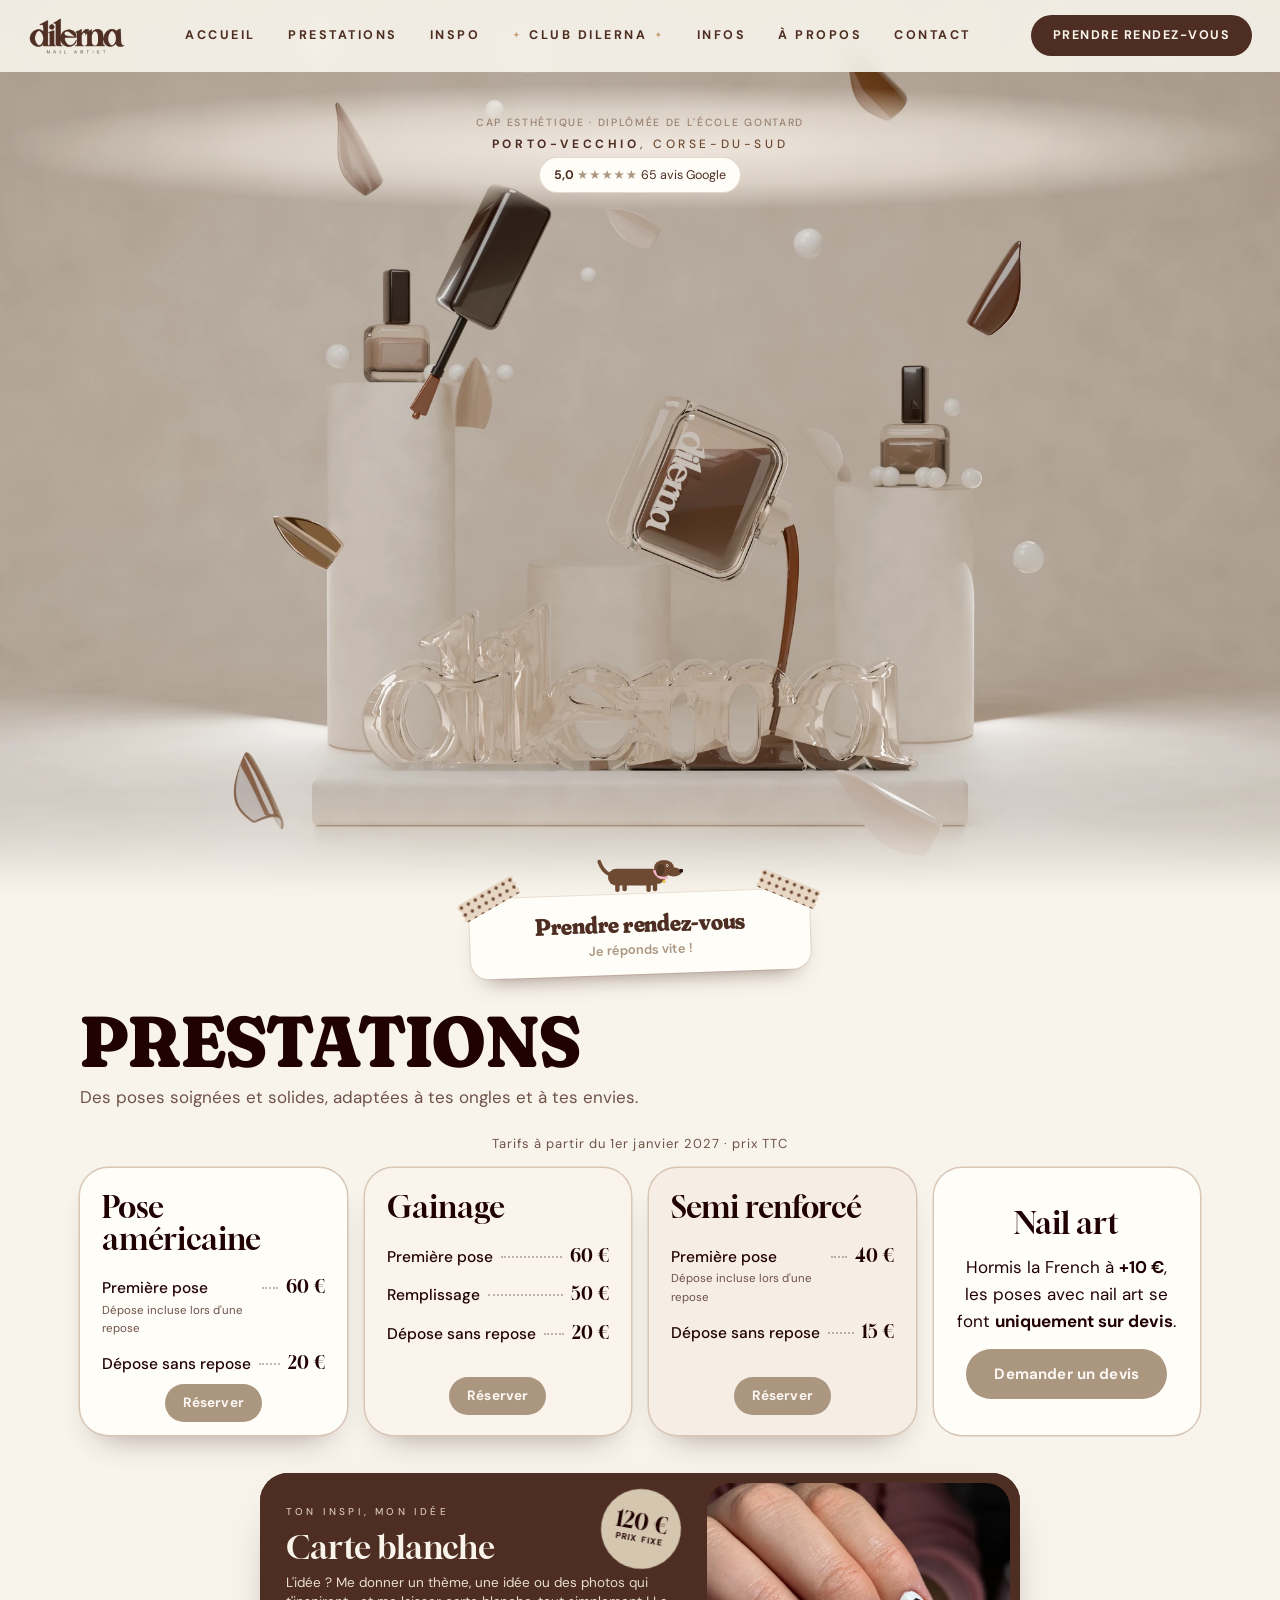
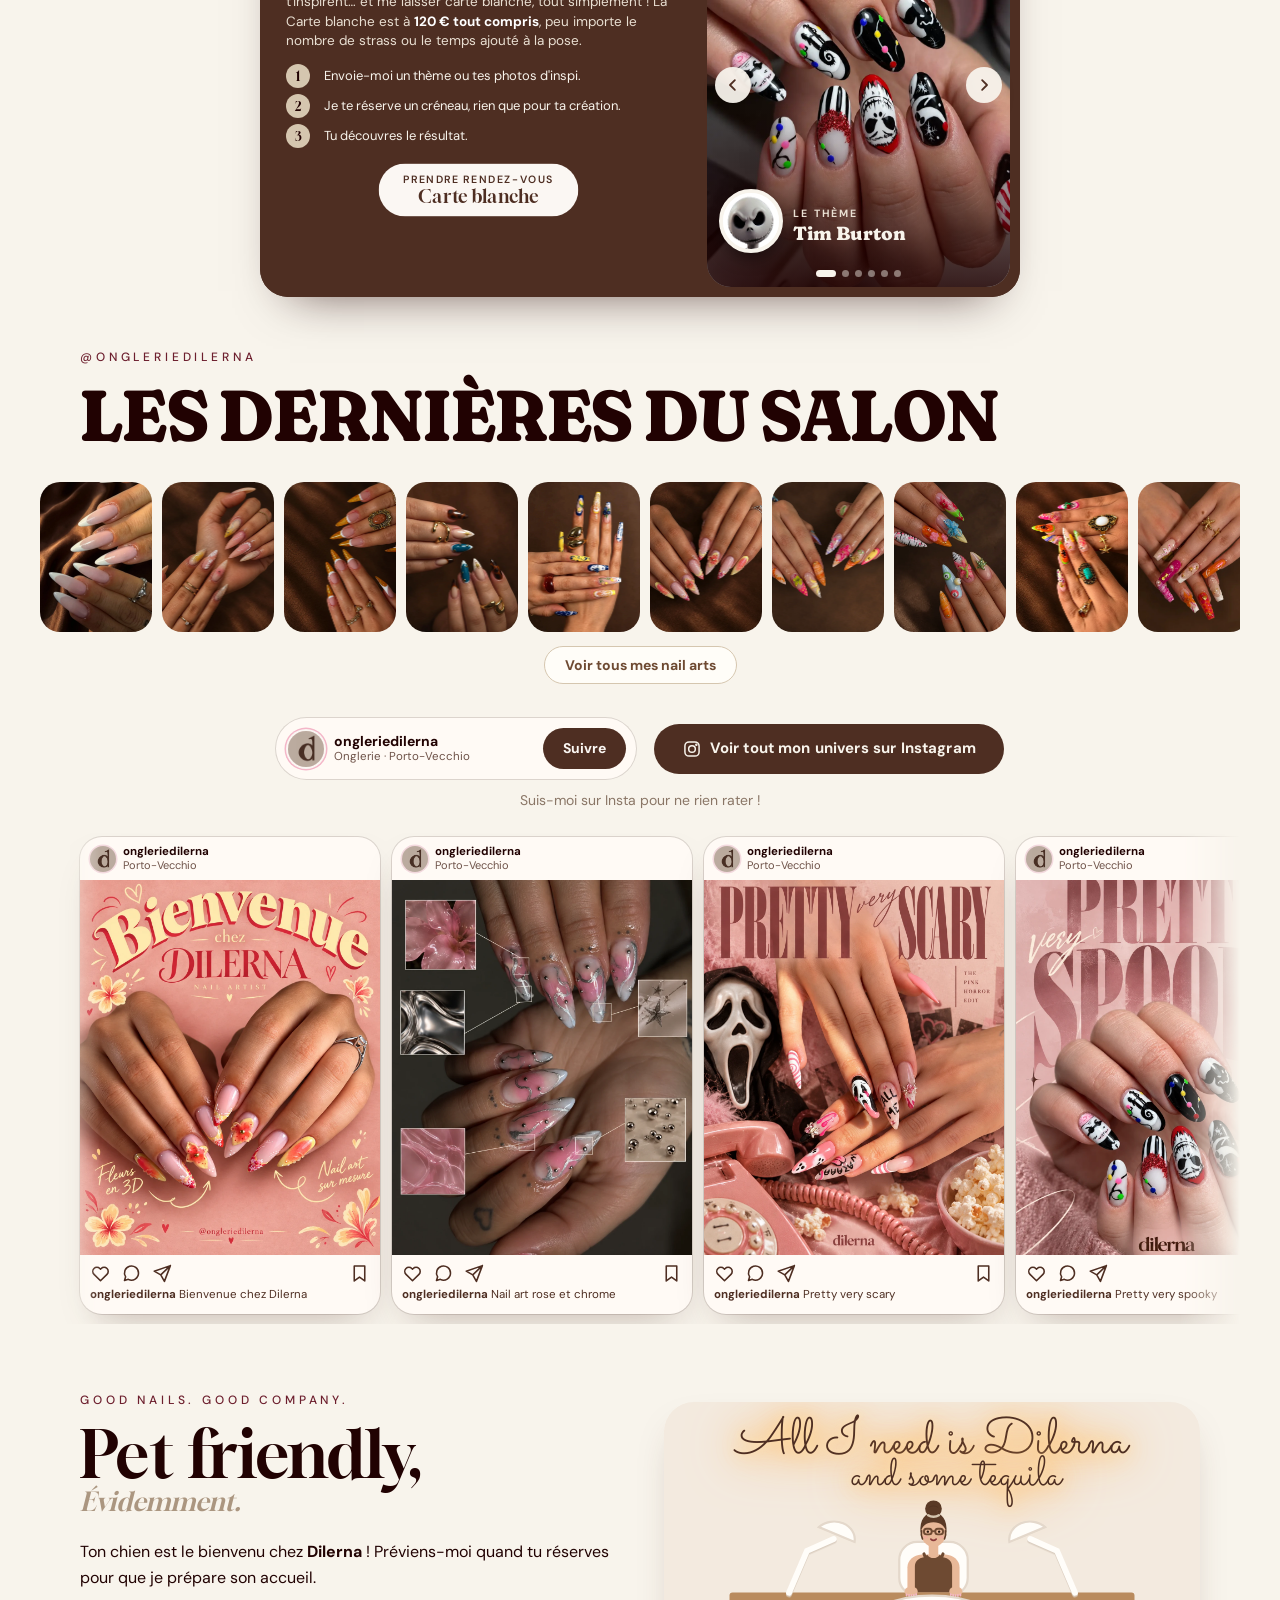
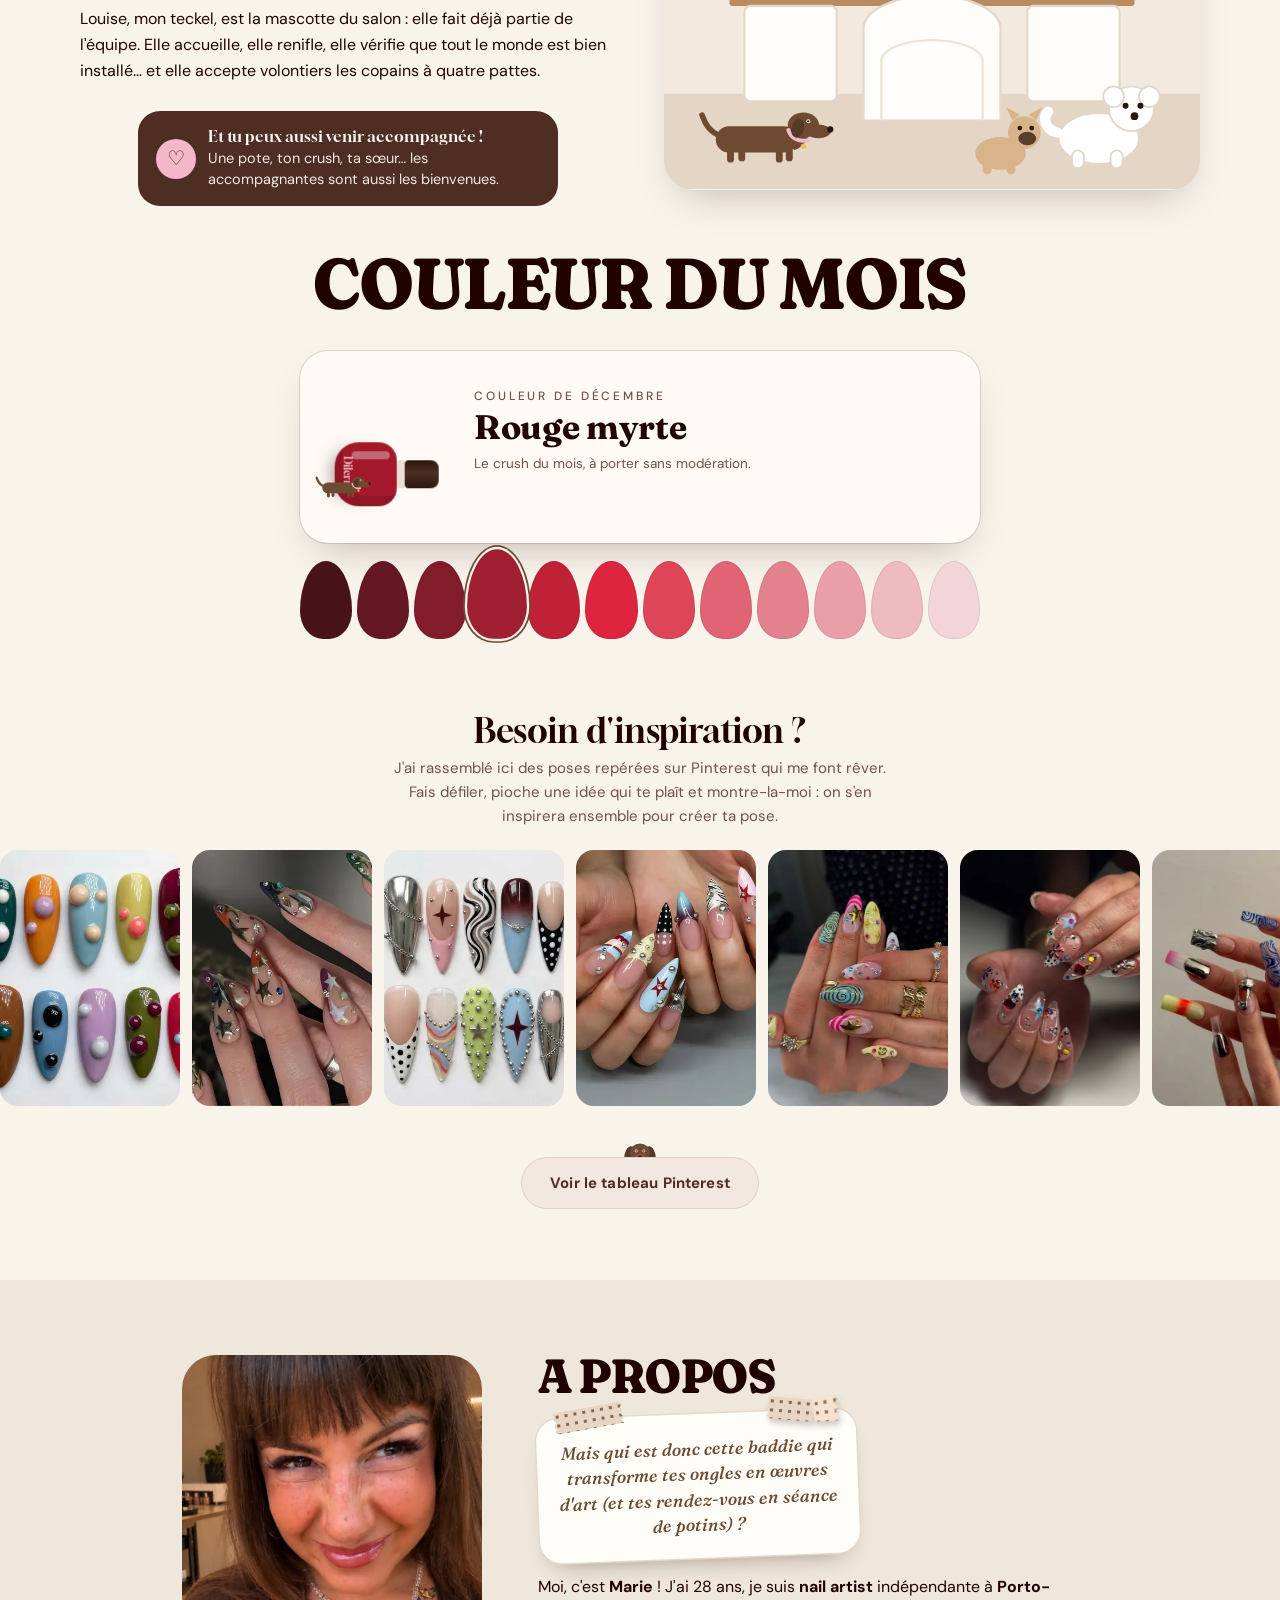
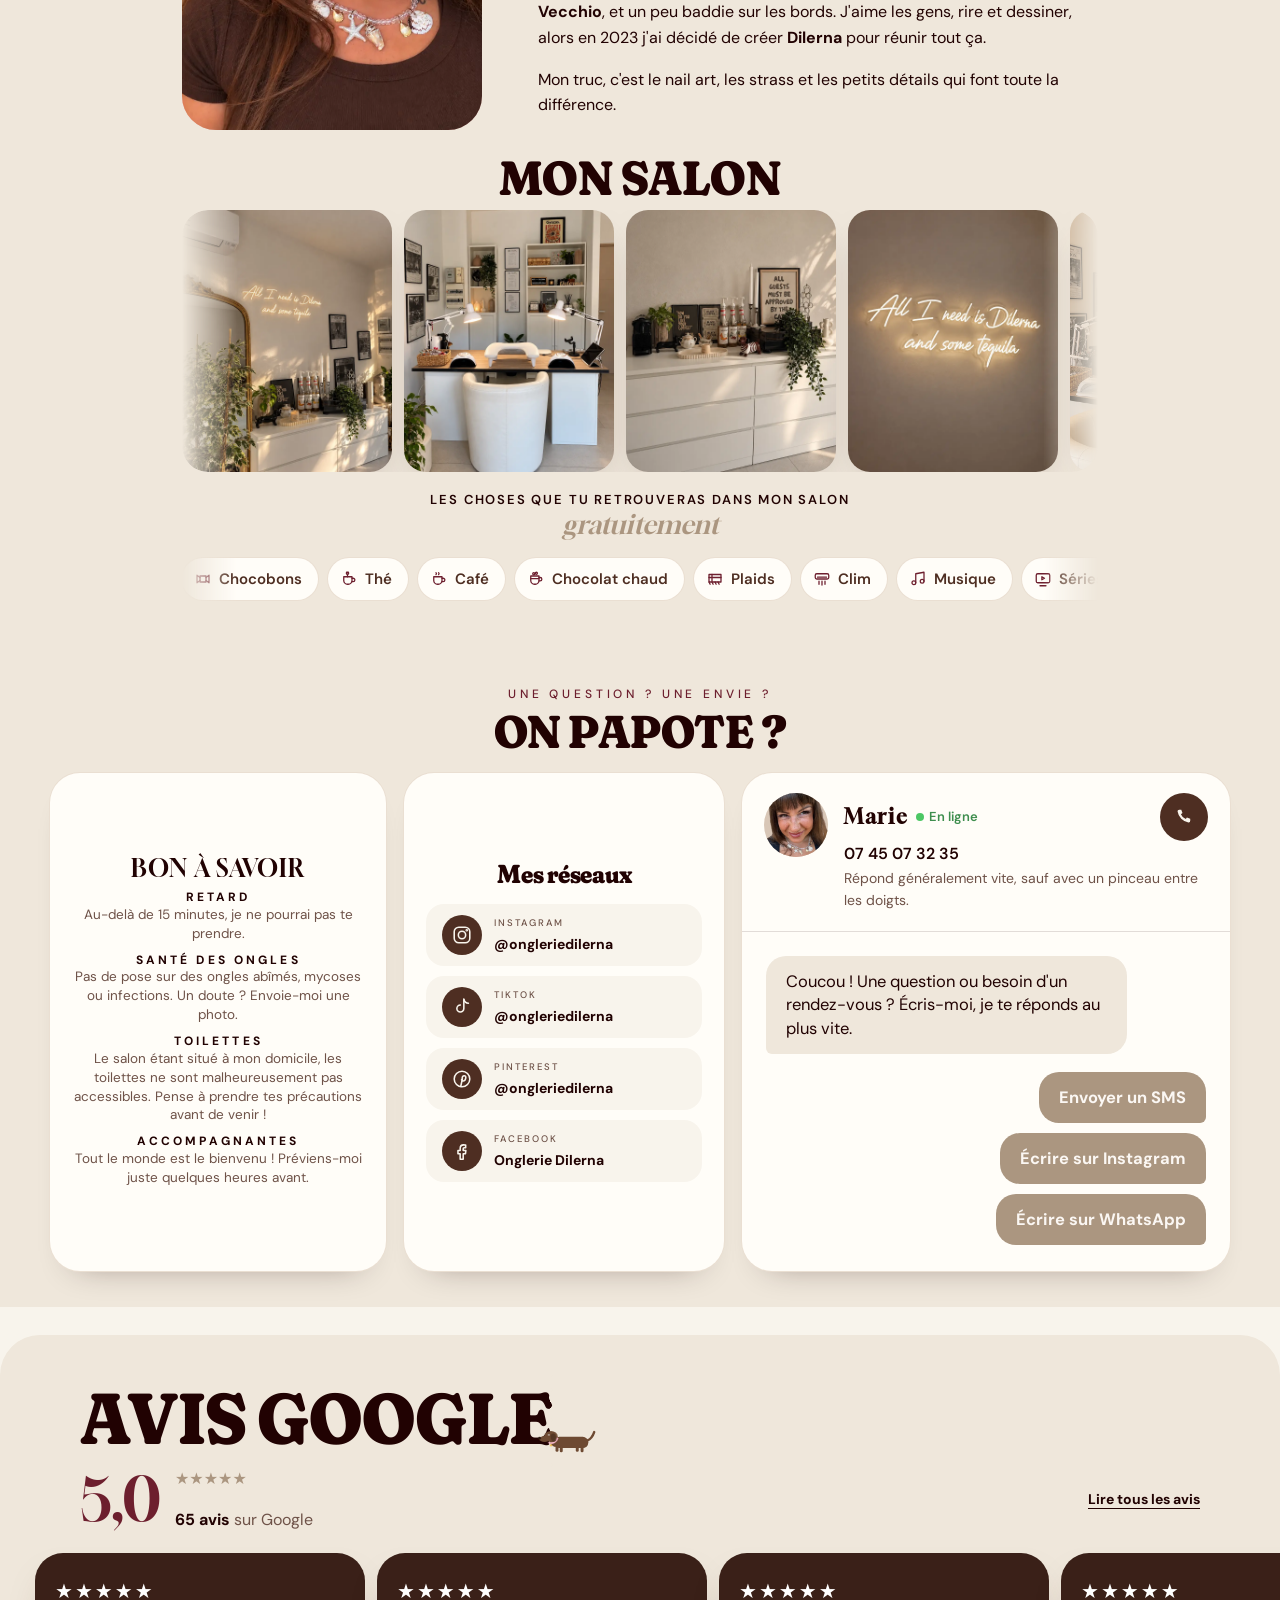
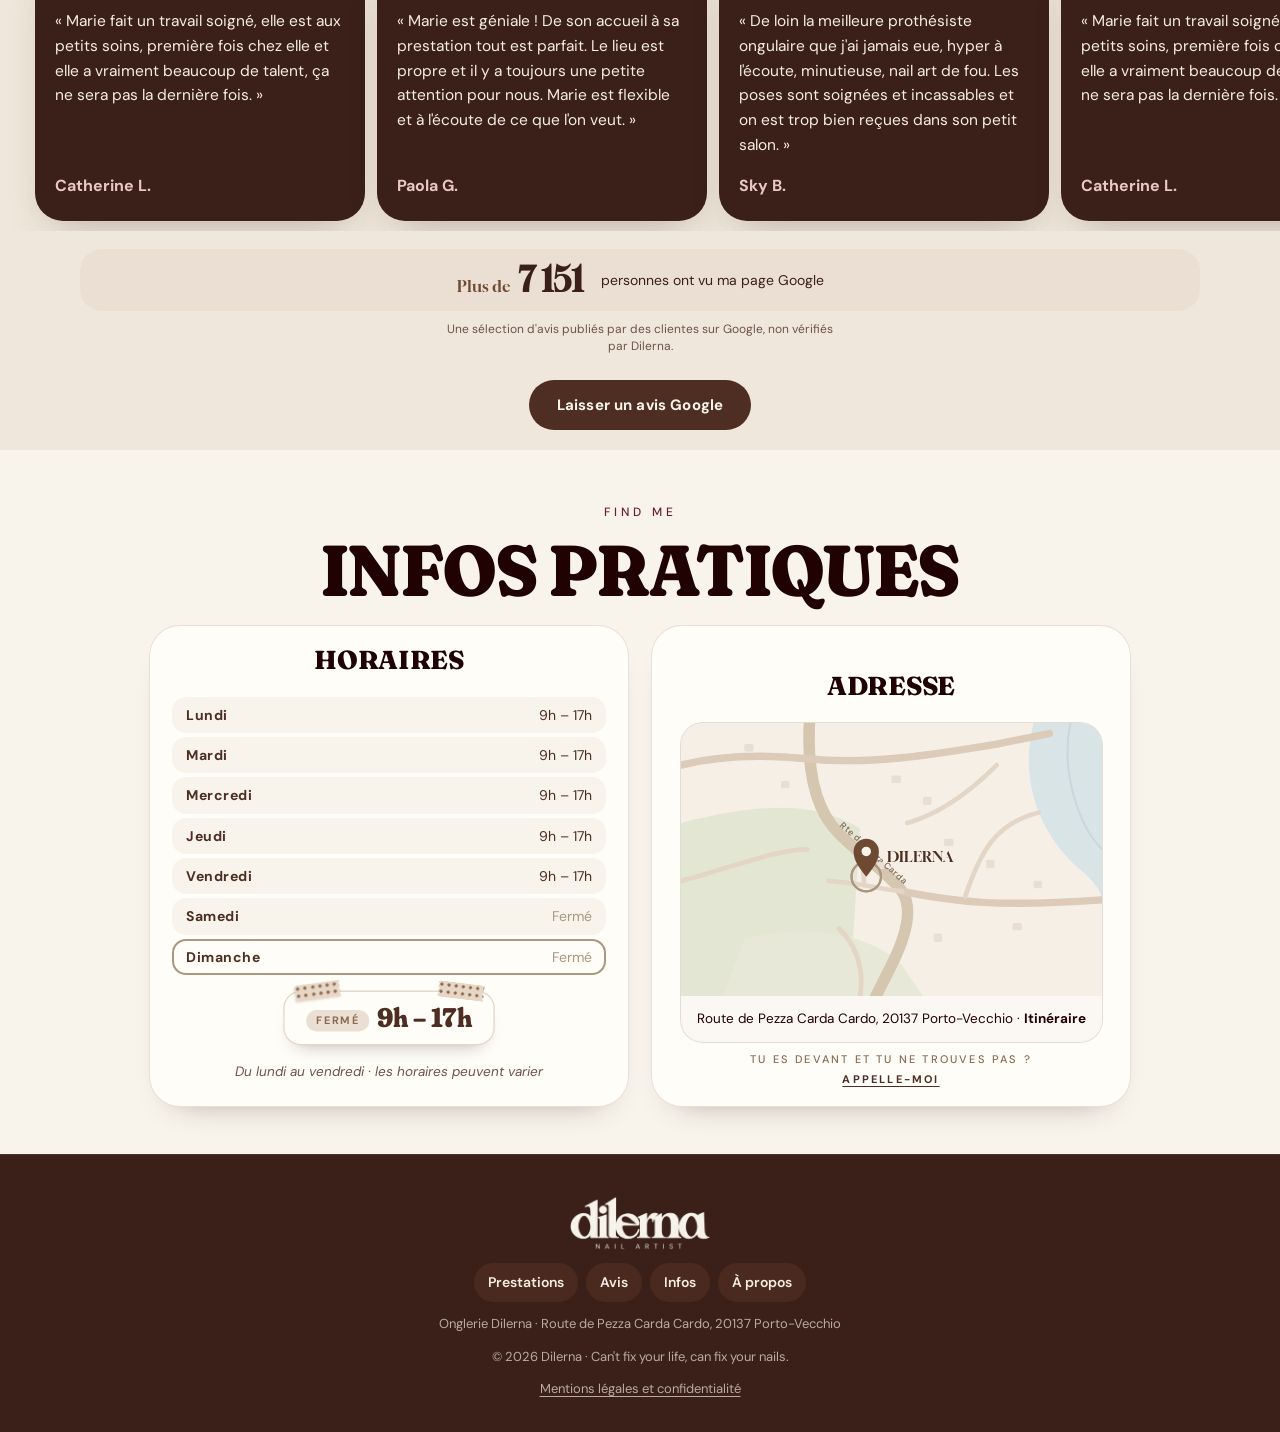
==== index.html @ 337c81e7 "Club : lien vers la nouvelle version (« Essaie ta prochaine pose ») Co-Authored-By: Claude Opus 5.5 " ====
<!doctype html>
<html lang="fr" data-theme="light">
<head>
  <meta charset="utf-8">
  <meta name="viewport" content="width=device-width, initial-scale=1, viewport-fit=cover">

  <!-- ===== SEO local ===== -->
  <title>Dilerna · Nail art & onglerie à Porto-Vecchio · Pose gel</title>
  <meta name="description" content="Dilerna, onglerie et nail artist à Porto-Vecchio (Corse-du-Sud). Nail art fait main, pose gel soignée et incassable, salon cosy pet friendly. Noté 5,0 sur Google. Prends RDV par Instagram ou au 07 45 07 32 35.">
  <meta name="keywords" content="onglerie Porto-Vecchio, nail art Porto-Vecchio, pose gel Porto-Vecchio, prothésiste ongulaire Corse, nail artist Corse-du-Sud, Dilerna">
  <!-- zone de l'heure et de la batterie : même couleur que le haut de l'animation 3D (pas de bande claire) -->
  <meta name="theme-color" content="#A89A8B">
  <!-- iPhone : la page passe sous l'heure, le wifi et la batterie (pas de bande blanche), y compris ouverte depuis l'écran d'accueil -->
  <meta name="apple-mobile-web-app-capable" content="yes">
  <meta name="mobile-web-app-capable" content="yes">
  <meta name="apple-mobile-web-app-status-bar-style" content="black-translucent">
  <meta name="apple-mobile-web-app-title" content="Dilerna">
  <meta name="geo.region" content="FR-2A">
  <meta name="geo.placename" content="Porto-Vecchio">
  <meta name="geo.position" content="41.6176338;9.300044">
  <!-- À compléter quand le nom de domaine sera connu :
  <link rel="canonical" href="https://www.DOMAINE.fr/"> -->

  <!-- Open Graph / partage réseaux -->
  <meta property="og:type" content="website">
  <meta property="og:locale" content="fr_FR">
  <meta property="og:site_name" content="Dilerna">
  <meta property="og:title" content="Dilerna · Can't fix your life, can fix your nails.">
  <meta property="og:description" content="Nail art fait main et pose gel à Porto-Vecchio. Salon cosy, pet friendly, thé, café et chocolats offerts.">
  <meta property="og:image" content="assets/img/og-image.jpg">
  <link rel="preload" as="image" href="assets/img/hero/hero-01.webp">
  <meta name="twitter:card" content="summary_large_image">

  <link rel="icon" href="assets/logo/favicon.png">
  <link rel="apple-touch-icon" href="assets/logo/favicon.png">

  <!-- Polices : Gloock (titres, serif contrastée comme les cadres DILERNA du salon), DM Sans (textes), Sacramento (néon) — servies par le site lui-même (css/fonts.css) : rien n'est envoyé à Google -->
  <link rel="stylesheet" href="css/fonts.css?v=20261021x">

  <link rel="stylesheet" href="css/style.css?v=20261031c">
  <!-- Version ordinateur : chargée seulement sur les grands écrans, un téléphone ne la lit jamais -->
  <link rel="stylesheet" href="css/ordinateur.css?v=20261021x" media="(min-width: 1024px)">

  <!-- Thème appliqué avant l'affichage (évite le flash clair/sombre) -->
  <script>
        if (/[?&]frame=1/.test(location.search) || /mockup/.test(location.hash)) document.documentElement.classList.add('in-frame');
  </script>

  <!-- ===== Données structurées schema.org ===== -->
  <script type="application/ld+json">
  {
    "@context": "https://schema.org",
    "@type": "NailSalon",
    "name": "Dilerna – Onglerie & Nail artist",
    "alternateName": "Onglerie Dilerna",
    "description": "Nail art fait main, pose gel soignée et incassable à Porto-Vecchio. Salon cosy et pet friendly.",
    "image": "assets/img/og-image.jpg",
    "logo": "assets/logo/dilerna-logo.png",
    "telephone": "+33745073235",
    "priceRange": "€€",
    "address": {
      "@type": "PostalAddress",
      "streetAddress": "Route de Pezza Carda Cardo",
      "addressLocality": "Porto-Vecchio",
      "postalCode": "20137",
      "addressRegion": "Corse-du-Sud",
      "addressCountry": "FR"
    },
    "geo": { "@type": "GeoCoordinates", "latitude": 41.6176338, "longitude": 9.300044 },
    "hasMap": "https://maps.app.goo.gl/ABrZfmms8Tfr6d978",
    "openingHoursSpecification": [{
      "@type": "OpeningHoursSpecification",
      "dayOfWeek": ["Monday", "Tuesday", "Wednesday", "Thursday", "Friday"],
      "opens": "09:00",
      "closes": "17:00"
    }],
    "aggregateRating": { "@type": "AggregateRating", "ratingValue": "5.0", "bestRating": "5", "reviewCount": "65" },
    "sameAs": [
      "https://www.instagram.com/ongleriedilerna/",
      "https://www.tiktok.com/@ongleriedilerna",
      "https://fr.pinterest.com/ongleriedilerna/",
      "https://www.facebook.com/p/Onglerie-Dilerna-100092076736430/"
    ],
    "amenityFeature": [
      { "@type": "LocationFeatureSpecification", "name": "Animaux acceptés", "value": true },
      { "@type": "LocationFeatureSpecification", "name": "Thé, café et chocolats offerts", "value": true }
    ]
  }
  </script>
</head>

<body>
  <!-- haut du téléphone (heure, batterie) : même couleur que l'animation tant qu'on est sur l'accueil -->
  <div class="status-tint" aria-hidden="true"></div>
  <a class="skip" href="#contenu">Aller au contenu</a>


  <!-- ================= HEADER ================= -->
  <header class="header" id="top">
    <a class="header__logo" href="#accueil" aria-label="Dilerna, retour à l'accueil">
      <!-- Logo officiel (fond transparent). Ne jamais le remplacer par du texte. -->
      <img src="assets/logo/dilerna-logo.webp" alt="Dilerna – Nail artist" width="600" height="233" data-logo>
    </a>
  </header>

  <!-- ================= MENU ================= -->
  <nav class="menu" id="menu" aria-label="Menu principal" hidden>
    <ul class="menu__list">
      <li><a href="#accueil">ACCUEIL</a></li>
      <li><a href="#prestations">TARIFS</a></li>
      <li><a href="#infos">INFOS</a></li>
      <li><a href="#nail-art">INSPI</a></li>
      <li><a href="#a-propos">À PROPOS</a></li>
      <li><a href="#contact">CONTACT</a></li>
    </ul>
    <div class="menu__foot">
      <svg class="menu__dog" viewBox="0 0 240 130" aria-hidden="true"><path class="teckel__tail" d="M44 66 C30 60 22 46 18 34" /><rect x="40" y="52" width="130" height="42" rx="21" /><rect x="58" y="84" width="11" height="26" rx="5" /><rect x="76" y="84" width="11" height="24" rx="5" /><rect x="136" y="84" width="11" height="26" rx="5" /><rect x="152" y="84" width="11" height="24" rx="5" /><g class="dog-head"><path d="M150 54 C 162 54, 178 58, 188 66 C 186 76, 178 86, 166 90 C 158 86, 152 72, 150 54 Z" /><ellipse cx="180" cy="50" rx="25" ry="20" /><ellipse cx="204" cy="60" rx="20" ry="11" /><path class="teckel__collar" d="M156 58 C 160 70, 172 78, 187 74" /><path d="M180 76.5 v3.5" stroke="#C9A24A" stroke-width="1.5" /><circle cx="180" cy="84" r="4.2" fill="#F2C14E" /><ellipse class="teckel__ear" cx="171" cy="55" rx="10" ry="15.5" transform="rotate(14 171 55)" /><circle class="teckel__eye" cx="188" cy="44" r="3.2" /><circle class="teckel__pupil" cx="188" cy="44" r="1.8" /><circle class="teckel__nose" cx="223" cy="57" r="5" /></g></svg>
      <button class="btn btn--choco btn--huge" type="button" data-rdv>PRENDRE RENDEZ-VOUS</button>
      <!-- choix n°2 de Marie : un petit bouton Appeler sous « Prendre rendez-vous » (petit exprès : elle préfère les messages) -->
      <a class="menu__call" href="tel:+33745073235"><svg viewBox="0 0 24 24" aria-hidden="true"><path d="M6.6 3.5h2.6l1.5 4.2-2 1.4a11.5 11.5 0 0 0 6.2 6.2l1.4-2 4.2 1.5v2.6a2.1 2.1 0 0 1-2.3 2.1A16.6 16.6 0 0 1 4.5 5.8a2.1 2.1 0 0 1 2.1-2.3Z"/></svg>Appeler<small>07 45 07 32 35</small></a>
    </div>
  </nav>

  <main id="contenu">

    <!-- ================= HERO ================= -->
    <!-- Accueil : mur de nail arts qui défile en 3 colonnes, logo au centre -->
    <!-- ================= ACCUEIL : histoire au scroll =================
         Le flacon s'ouvre, se penche et remplit le logo Dilerna de vernis. -->
    <section class="pour" id="accueil" aria-labelledby="hero-title" data-pour>
      <h1 class="sr-only" id="hero-title">Dilerna, nail artist et onglerie à Porto-Vecchio</h1>
      <div class="pour__sticky">
        <div class="pour__text">
          <p class="pour__cap" data-reveal="1">CAP Esthétique · Diplômée de l'école Gontard</p>
          <p class="pour__place" data-reveal="2"><b>Porto-Vecchio</b>, Corse-du-Sud</p>
          <p class="pour__trust" data-reveal="3"><b>5,0</b> <span aria-hidden="true">★★★★★</span> 65 avis Google</p>
        </div>
        <div class="pour__stage">
          <!-- Rendu 3D (Blender) image par image, joué automatiquement -->
          <canvas class="pour__canvas" data-canvas aria-hidden="true"></canvas>
        </div>
      </div>
    </section>

    <!-- ================= PRESTATIONS (une carte par prestation, qui s'empilent) ================= -->
    <section class="section" id="prestations" aria-labelledby="prestations-title">
      <!-- Prise de rendez-vous : le même bloc que dans le menu, avec Louise -->
      <div class="menu__foot presta-book presta-book--top reveal">
        <svg class="menu__dog" viewBox="0 0 240 130" aria-hidden="true"><path class="teckel__tail" d="M44 66 C30 60 22 46 18 34" /><rect x="40" y="52" width="130" height="42" rx="21" /><rect x="58" y="84" width="11" height="26" rx="5" /><rect x="76" y="84" width="11" height="24" rx="5" /><rect x="136" y="84" width="11" height="26" rx="5" /><rect x="152" y="84" width="11" height="24" rx="5" /><g class="dog-head"><path d="M150 54 C 162 54, 178 58, 188 66 C 186 76, 178 86, 166 90 C 158 86, 152 72, 150 54 Z" /><ellipse cx="180" cy="50" rx="25" ry="20" /><ellipse cx="204" cy="60" rx="20" ry="11" /><path class="teckel__collar" d="M156 58 C 160 70, 172 78, 187 74" /><path d="M180 76.5 v3.5" stroke="#C9A24A" stroke-width="1.5" /><circle cx="180" cy="84" r="4.2" fill="#F2C14E" /><ellipse class="teckel__ear" cx="171" cy="55" rx="10" ry="15.5" transform="rotate(14 171 55)" /><circle class="teckel__eye" cx="188" cy="44" r="3.2" /><circle class="teckel__pupil" cx="188" cy="44" r="1.8" /><circle class="teckel__nose" cx="223" cy="57" r="5" /></g></svg>
        <button class="rdv-sticker" type="button" data-rdv><b class="t-soft">Prendre rendez-vous</b><small>Je réponds vite !</small></button>
      </div>
      <!-- le grand titre reste en haut de l'écran tant que les cartes des prestations s'empilent -->
      <div class="presta-zone">
      <h2 class="t-soft presta-title" id="prestations-title" data-fit>PRESTATIONS</h2>
      <div class="section__head reveal">
        <p class="lead">Des poses soignées et solides, adaptées à tes ongles et à tes envies.</p>
      </div>

      <!-- PRESTATIONS : une carte par prestation, elles s'empilent quand on descend (tarifs au 1er janvier 2027) -->

      <p class="presta-date reveal">Tarifs à partir du 1er janvier 2027 · prix TTC</p>
      <div class="presta-stack">
        <article class="presta-card" style="--i: 0">
          <h3>Pose américaine</h3>
          <ul>
            <li class="menu-row"><span class="menu-row__name">Première pose<small>Dépose incluse lors d'une repose</small></span><span class="menu-row__dots"></span><span class="menu-row__price">60 €</span></li>
            <li class="menu-row"><span class="menu-row__name">Dépose sans repose</span><span class="menu-row__dots"></span><span class="menu-row__price">20 €</span></li>
          </ul>
          <button class="btn btn--latte btn--small presta-card__book" type="button" data-rdv data-rdv-msg="Bonjour Marie, je voudrais réserver une pose américaine.">Réserver</button>
        </article>
        <article class="presta-card" style="--i: 1">
          <h3>Gainage</h3>
          <ul>
            <li class="menu-row"><span class="menu-row__name">Première pose</span><span class="menu-row__dots"></span><span class="menu-row__price">60 €</span></li>
            <li class="menu-row"><span class="menu-row__name">Remplissage</span><span class="menu-row__dots"></span><span class="menu-row__price">50 €</span></li>
            <li class="menu-row"><span class="menu-row__name">Dépose sans repose</span><span class="menu-row__dots"></span><span class="menu-row__price">20 €</span></li>
          </ul>
          <button class="btn btn--latte btn--small presta-card__book" type="button" data-rdv data-rdv-msg="Bonjour Marie, je voudrais réserver un gainage.">Réserver</button>
        </article>
        <article class="presta-card" style="--i: 2">
          <h3>Semi renforcé</h3>
          <ul>
            <li class="menu-row"><span class="menu-row__name">Première pose<small>Dépose incluse lors d'une repose</small></span><span class="menu-row__dots"></span><span class="menu-row__price">40 €</span></li>
            <li class="menu-row"><span class="menu-row__name">Dépose sans repose</span><span class="menu-row__dots"></span><span class="menu-row__price">15 €</span></li>
          </ul>
          <button class="btn btn--latte btn--small presta-card__book" type="button" data-rdv data-rdv-msg="Bonjour Marie, je voudrais réserver une pose semi renforcée.">Réserver</button>
        </article>
      </div>
      </div>
      <div class="devis-note reveal">
        <h3 id="devis-title">Nail art</h3>
        <p>Hormis la French à <strong>+10 €</strong>, les poses avec nail art se font <strong>uniquement sur devis</strong>.</p>
        <button class="btn btn--latte" type="button" data-rdv data-rdv-msg="Bonjour Marie, je souhaiterais prendre rendez-vous pour un nail art. Je t'envoie la photo de ce que j'aimerais, pour avoir un devis.">Demander un devis</button>
      </div>

      <!-- Carte blanche : nail art à prix fixe -->
      <!-- Carte blanche : la carte se retourne (on la touche ou on la fait glisser) ; au dos, une vraie Carte blanche de Marie :
           la demande en haut, le résultat en bas (photos dans config.js → carteBlanche). Sans photo, la carte ne se retourne pas. -->
      <div class="cb-flip reveal" data-cb-flip>
        <div class="cb-flip__in">
      <article class="carte-blanche cb-flip__front" id="carte-blanche" aria-labelledby="cb-title">
        <span class="carte-blanche__price" aria-hidden="true"><b>120 €</b><small>prix fixe</small></span>
        <p class="eyebrow">Ton inspi, mon idée</p>
        <h3 id="cb-title">Carte blanche</h3>
        <p>L'idée ? Me donner un thème, une idée ou des photos qui t'inspirent… et me laisser carte blanche, tout simplement ! La Carte blanche est à <strong>120 € tout compris</strong>, peu importe le nombre de strass ou le temps ajouté à la pose.</p>
        <ol class="steps steps--dark">
          <li><b>1</b><span>Envoie-moi un thème ou tes photos d'inspi.</span></li>
          <li><b>2</b><span>Je te réserve un créneau, rien que pour ta création.</span></li>
          <li><b>3</b><span>Tu découvres le résultat.</span></li>
        </ol>
        <button class="btn btn--creme btn--cb" type="button" data-rdv data-rdv-msg="Bonjour Marie, je souhaiterais prendre rendez-vous pour une Carte blanche ! Je t'envoie mon thème et mes photos d'inspiration."><small>Prendre rendez-vous</small><b>Carte blanche</b></button>
      </article>
          <div class="carte-blanche cb-flip__back" aria-hidden="true">
            <div class="cbc-car" data-cb-car></div>
            <div class="cbc-dots" data-cb-dots aria-hidden="true"></div>
          </div>
        </div>
        <button class="cb-flip__btn" type="button" data-cb-turn hidden>Touche pour voir une Carte blanche</button>
      </div>


    </section>


    <!-- ================= CRÉATIONS RÉCENTES : dernières publications Instagram ================= -->
    <section class="section" id="creations" aria-labelledby="creations-title">
      <div class="section__head reveal">
        <p class="eyebrow">@ongleriedilerna</p>
        <h2 class="t-soft" id="creations-title" data-fit>LES DERNIÈRES DU SALON</h2>
      </div>
      <!-- Mes nail arts : une ligne qui glisse toute seule (config.js → creations) + « Voir tous mes nail arts » -->
      <div class="nailline reveal" data-nailline aria-label="Mes nail arts"><div class="nailline__track"></div></div>
      <p class="center nailline__more reveal"><button class="nailline__btn" type="button" data-nailall-open>Voir tous mes nail arts</button></p>
      <!-- Puis Instagram : mes dernières publications, le compte, le lien -->
      <div class="section__head insta-head reveal">
        <a class="follow" href="https://www.instagram.com/ongleriedilerna/" target="_blank" rel="noopener"><img src="assets/logo/favicon.png" alt="" width="36" height="36"><span><b>ongleriedilerna</b><small>Onglerie · Porto-Vecchio</small></span><span class="follow__btn">Suivre</span></a>
        <p class="insta-hint">Suis-moi sur Insta pour ne rien rater !</p>
      </div>
      <!-- Publications Instagram à faire glisser (générées depuis config.js → instaPosts) -->
      <div class="posts reveal" data-posts data-drag tabindex="0" aria-label="Mes dernières publications Instagram, fais glisser pour voir les autres"></div>
      <p class="center gallery__cta reveal"><a class="btn btn--choco btn--icon" href="https://www.instagram.com/ongleriedilerna/" target="_blank" rel="noopener"><svg viewBox="0 0 24 24" aria-hidden="true"><rect x="3.5" y="3.5" width="17" height="17" rx="5"/><circle cx="12" cy="12" r="4"/><circle cx="17.2" cy="6.8" r=".6" fill="currentColor"/></svg>Voir tout mon univers sur Instagram</a></p>
      <!-- Avis Google : juste après le lien Instagram -->
      <!-- lien direct « Rédiger un avis » de la fiche Google DILERNA -->
      <a class="rate rate--after-insta reveal" href="https://search.google.com/local/writereview?placeid=ChIJtRocvpiB2RIRG8ZMvOE_BQE" target="_blank" rel="noopener">
          <span class="rate__q">Tu as aimé ta pose ?</span>
          <span class="rate__stars" aria-hidden="true"><i>★</i><i>★</i><i>★</i><i>★</i><i>★</i></span>
          <span class="rate__txt">Laisse un avis Google à ta prothésiste ongulaire préférée ♡</span>
          <span class="rate__cta">Laisser mon avis</span>
        </a>
    </section>

    <!-- ================= PET FRIENDLY ================= -->
    <section class="section pet" id="pet-friendly" aria-labelledby="pet-title">
      <div class="pet__text reveal">
        <p class="eyebrow">Good nails. Good company.</p>
        <h2 id="pet-title">Pet friendly,</h2>
        <p class="pet__wink">Évidemment.</p>
      </div>
      <figure class="pet__scene reveal">
        <!-- Illustration : le salon et ses petits chiens, dont Louise -->
        <svg viewBox="0 0 360 260" role="img" aria-label="Illustration du salon Dilerna avec des petits chiens, dont Louise le teckel">
          <rect width="360" height="260" class="scene__wall" />
          <rect y="196" width="360" height="64" class="scene__floor" />
          <text x="180" y="34" text-anchor="middle" class="scene__neon">All I need is Dilerna</text>
          <text x="196" y="56" text-anchor="middle" class="scene__neon scene__neon--sm">and some tequila</text>
          <!-- Marie, assise derrière le bureau, les mains posées dessus -->
          <g class="scene__marie">
            <!-- dossier de la chaise -->
            <rect x="158" y="94" width="46" height="36" rx="12" class="m-chair" />
            <!-- épaules et bras (symétriques, le long du corps jusqu'au bureau) -->
            <path d="M163.5 129 L163.5 111 C163.5 106.5 167.5 103 173 102.5 L189 102.5 C194.5 103 198.5 106.5 198.5 111 L198.5 129 Z" class="m-skin" />
            <!-- débardeur marron -->
            <path d="M168.5 128 L168.5 110.5 C168.5 107 171 104.8 174.5 104.2 L176.8 102.6 C178.6 105.6 183.4 105.6 185.2 102.6 L187.5 104.2 C191 104.8 193.5 107 193.5 110.5 L193.5 128 Z" class="m-top" />
            <path d="M175.2 103.6 L174.6 102 M186.8 103.6 L187.4 102" class="m-strap" />
            <!-- cou -->
            <path d="M177.8 92 L177.8 102.8 C179.6 104.4 182.4 104.4 184.2 102.8 L184.2 92 Z" class="m-skin" />
            <g transform="translate(0 3.5)">
            <!-- chignon, posé sur le haut du crâne (il touche les cheveux) -->
            <circle cx="181" cy="68.2" r="5.6" class="m-hair" />
            <path d="M177.8 67.6 C179.4 65.9 182.6 65.9 184.2 67.6" class="m-fringe" />
            <!-- visage -->
            <ellipse cx="181" cy="84" rx="8.6" ry="9.6" class="m-skin" />
            <!-- cheveux tirés en arrière : ils suivent la forme du crâne, du haut jusqu'aux tempes -->
            <path d="M172.3 84.5 C171.5 75.6 175.6 70.8 181 70.8 C186.4 70.8 190.5 75.6 189.7 84.5 C188.8 79.8 185.8 77.3 181 77.3 C176.2 77.3 173.2 79.8 172.3 84.5 Z" class="m-hair" />
            <!-- petit chouchou beige à la base du chignon -->
            <path d="M177.4 72.6 C179.4 73.9 182.6 73.9 184.6 72.6" class="m-scrunchie" />
            <path d="M173 83 C172.6 85 172.8 87 173.6 88.5 M189 83 C189.4 85 189.2 87 188.4 88.5" class="m-strand" />
            <rect x="174.6" y="81.6" width="5.2" height="3.8" rx="1.7" class="m-glasses" /><rect x="182.2" y="81.6" width="5.2" height="3.8" rx="1.7" class="m-glasses" />
            <path d="M179.8 83.3 h2.4" class="m-glasses-line" />
            <circle cx="177.2" cy="83.6" r=".8" class="m-eye" /><circle cx="184.8" cy="83.6" r=".8" class="m-eye" />
            <path d="M179.2 88.6 C180.3 89.7 181.7 89.7 182.8 88.6" class="m-smile" />
            <ellipse cx="175.6" cy="87.4" rx="1.5" ry="1" class="m-blush" /><ellipse cx="186.4" cy="87.4" rx="1.5" ry="1" class="m-blush" />
            </g>
          </g>
          <rect x="44" y="128" width="272" height="9" rx="2" class="scene__wood" />
          <!-- mains de Marie posées sur le bureau, cinq doigts et ongles roses -->
          <g class="m-hands">
            <rect x="161.6" y="124.4" width="8.8" height="5.6" rx="2.8" class="m-skin" /><rect x="191.6" y="124.4" width="8.8" height="5.6" rx="2.8" class="m-skin" />
            <path d="M162.9 129.2 v.9 M164.6 129.5 v.9 M166.2 129.6 v.9 M167.8 129.5 v.9 M169.4 129 v.8 M192.6 129 v.8 M194.2 129.5 v.9 M195.8 129.6 v.9 M197.4 129.5 v.9 M199.1 129.2 v.9" class="m-nails" />
          </g>
          <rect x="54" y="137" width="62" height="64" rx="4" class="scene__white" /><rect x="244" y="137" width="62" height="64" rx="4" class="scene__white" />
          <path d="M84 128 L96 100 L114 92" class="scene__arm" /><path d="M104 84 a14 12 0 0 1 24 10 Z" class="scene__white" />
          <path d="M276 128 L264 100 L246 92" class="scene__arm" /><path d="M256 84 a14 12 0 0 0 -24 10 Z" class="scene__white" />
          
          <path d="M134 214 v-62 a46 22 0 0 1 92 0 v62 Z" class="scene__chair" /><path d="M146 214 v-40 a34 14 0 0 1 68 0 v40" class="scene__chair-in" />
          <g class="scene__louise" transform="translate(18 196) scale(.42)">
            <path class="teckel__tail" d="M44 66 C30 60 22 46 18 34" />
            <rect x="40" y="52" width="130" height="42" rx="21" />
            <rect x="58" y="84" width="11" height="26" rx="5" /><rect x="76" y="84" width="11" height="24" rx="5" />
            <rect x="136" y="84" width="11" height="26" rx="5" /><rect x="152" y="84" width="11" height="24" rx="5" />
            <path d="M150 54 C 162 54, 178 58, 188 66 C 186 76, 178 86, 166 90 C 158 86, 152 72, 150 54 Z" /><ellipse cx="180" cy="50" rx="25" ry="20" /><ellipse cx="204" cy="60" rx="20" ry="11" />
            <path class="teckel__collar" d="M156 58 C 160 70, 172 78, 187 74" /><path d="M180 76.5 v3.5" stroke="#C9A24A" stroke-width="1.5" /><circle cx="180" cy="84" r="4.2" fill="#F2C14E" /><ellipse class="teckel__ear" cx="171" cy="55" rx="10" ry="15.5" transform="rotate(14 171 55)" />
            <circle class="teckel__eye" cx="188" cy="44" r="3.2" /><circle class="teckel__pupil" cx="188" cy="44" r="1.8" /><circle class="teckel__nose" cx="223" cy="57" r="5" />
            
          </g>
          <g class="scene__bichon">
            <ellipse cx="292" cy="226" rx="27" ry="17" /><circle cx="314" cy="206" r="15" />
            <circle cx="302" cy="198" r="7" /><circle cx="326" cy="198" r="7" />
            <rect x="274" y="234" width="8" height="12" rx="4" /><rect x="300" y="234" width="8" height="12" rx="4" />
            <circle cx="310" cy="204" r="2" class="scene__eye" /><circle cx="320" cy="204" r="2" class="scene__eye" /><circle cx="316" cy="211" r="2.6" class="scene__eye" />
            <path d="M264 222 c-8-2-10-10-6-14" class="scene__bichon-tail" />
          </g>
          <g class="scene__pug">
            <ellipse cx="226" cy="236" rx="17" ry="11" /><circle cx="242" cy="222" r="11" />
            <path d="M234 214 l-4-9 l9 5 Z M250 214 l4-9 l-9 5 Z" />
            <ellipse cx="244" cy="226" rx="6" ry="4.5" class="scene__muzzle" />
            <circle cx="239" cy="219" r="1.6" class="scene__eye" /><circle cx="247" cy="219" r="1.6" class="scene__eye" />
            <rect x="214" y="241" width="6" height="9" rx="3" /><rect x="230" y="241" width="6" height="9" rx="3" />
          </g>
        </svg>
      </figure>
      <div class="pet__text reveal">
        <p>Ton chien est le bienvenu chez <strong>Dilerna</strong> ! Préviens-moi quand tu réserves pour que je prépare son accueil.</p>
        <p>Louise, mon teckel, est la mascotte du salon : elle fait déjà partie de l'équipe. Elle accueille, elle renifle, elle vérifie que tout le monde est bien installé… et elle accepte volontiers les copains à quatre pattes.</p>
        <p class="pet__plus"><span class="pet__plus-ico" aria-hidden="true">♡</span><span><b>Et tu peux aussi venir accompagnée&nbsp;!</b> Une pote, ton crush, ta sœur… les accompagnantes sont aussi les bienvenues.</span></p>
      </div>
    </section>


    <!-- ================= COULEUR DU MOIS ================= -->
    <section class="section color" id="couleur-du-mois" aria-labelledby="color-title">
      <div class="section__head reveal">
        <h2 class="t-soft" id="color-title" data-fit>COULEUR DU MOIS</h2>
      </div>
      <div class="color-card reveal" data-color-card>
        <div class="color-card__stage">
          <div class="bottle" aria-hidden="true">
            <span class="bottle__cap"></span><span class="bottle__neck"></span>
            <span class="bottle__body"><span class="bottle__shine"></span><span class="bottle__label">Dilerna</span></span>
          </div>
          <svg class="color-card__louise" viewBox="0 0 240 130" aria-hidden="true">
            <path class="teckel__tail" d="M44 66 C30 60 22 46 18 34" />
            <rect x="40" y="52" width="130" height="42" rx="21" />
            <rect x="58" y="84" width="11" height="26" rx="5" /><rect x="76" y="84" width="11" height="24" rx="5" />
            <rect x="136" y="84" width="11" height="26" rx="5" /><rect x="152" y="84" width="11" height="24" rx="5" />
            <path d="M150 54 C 162 54, 178 58, 188 66 C 186 76, 178 86, 166 90 C 158 86, 152 72, 150 54 Z" /><ellipse cx="180" cy="50" rx="25" ry="20" /><ellipse cx="204" cy="60" rx="20" ry="11" />
            <path class="teckel__collar" d="M156 58 C 160 70, 172 78, 187 74" /><path d="M180 76.5 v3.5" stroke="#C9A24A" stroke-width="1.5" /><circle cx="180" cy="84" r="4.2" fill="#F2C14E" /><ellipse class="teckel__ear" cx="171" cy="55" rx="10" ry="15.5" transform="rotate(14 171 55)" />
            <circle class="teckel__eye" cx="188" cy="44" r="3.2" /><circle class="teckel__pupil" cx="188" cy="44" r="1.8" /><circle class="teckel__nose" cx="223" cy="57" r="5" />
            
          </svg>
        </div>
        <div class="color-card__info">
          <p class="color-card__month" data-color-month>Couleur d'octobre</p>
          <p class="color-card__name" data-color-name>Chocolat chaud</p>
          <p class="color-card__tag">Le crush du mois, à porter sans modération.</p>
        </div>
      </div>
      <ol class="color-year      <ol class="color-year reveal" data-color-year aria-label="Les couleurs de l'année"></ol>
    </section>

    <!-- ================= NAIL ART SUR DEVIS + INSPIRATIONS PINTEREST ================= -->
    <section class="section devis" id="nail-art" aria-label="Inspirations nail art Pinterest">

      <!-- Inspirations : photos du tableau Pinterest https://pin.it/Riu6KKmqk -->
      <div class="pin">
        <div class="pin__intro reveal">
          <h3>Besoin d'inspiration ?</h3>
          <p>J'ai rassemblé ici des poses repérées sur Pinterest qui me font rêver. Fais défiler, pioche une idée qui te plaît et montre-la-moi : on s'en inspirera ensemble pour créer ta pose.</p>
        </div>
        <div class="pin-strip" data-pin-strip></div>
        <p class="pin__cta reveal"><span class="pin__peek"><svg class="pin__head" viewBox="0 0 80 64" aria-hidden="true"><ellipse class="teckel__ear" cx="14" cy="34" rx="10" ry="20" transform="rotate(14 14 34)" /><ellipse class="teckel__ear" cx="66" cy="34" rx="10" ry="20" transform="rotate(-14 66 34)" /><ellipse cx="40" cy="30" rx="24" ry="22" /><ellipse cx="40" cy="44" rx="13" ry="11" class="pin__muzzle" /><circle class="teckel__eye" cx="31" cy="26" r="3.4" /><circle class="teckel__pupil" cx="31" cy="26" r="1.9" /><circle class="teckel__eye" cx="49" cy="26" r="3.4" /><circle class="teckel__pupil" cx="49" cy="26" r="1.9" /><ellipse class="teckel__nose" cx="40" cy="40" rx="5" ry="3.8" /></svg><a class="btn btn--pin" href="https://pin.it/Riu6KKmqk" target="_blank" rel="noopener">Voir le tableau Pinterest</a></span></p>
      </div>
    </section>

    <!-- ================= À PROPOS ================= -->
    <section class="section about" id="a-propos" aria-labelledby="about-title">
      <div class="about__head reveal"><h2 class="about__title t-soft" id="about-title" data-fit>A PROPOS</h2><p class="about__tease" data-tease><span class="tease-tape" aria-hidden="true"><i class="tease-tape__base"></i><i class="tease-tape__flap"></i></span>Mais qui est donc cette baddie qui transforme tes ongles en œuvres d'art (et tes rendez-vous en séance de potins) ?</p></div>
      <div class="about__media reveal">
        <figure class="about__photo" data-about-frame></figure>
      </div>
      <div class="about__text reveal">
        <p>Moi, c'est <strong>Marie</strong> ! J'ai 28 ans, je suis <strong>nail artist</strong> indépendante à <strong>Porto-Vecchio</strong>, et un peu baddie sur les bords. J'aime les gens, rire et dessiner, alors en 2023 j'ai décidé de créer <strong>Dilerna</strong> pour réunir tout ça.</p>
        <p>Mon truc, c'est le nail art, les strass et les petits détails qui font toute la différence.</p>
        </div>
        <h3 class="about__salon t-soft">MON SALON</h3>
      <!-- Le salon en photos : on fait glisser, la photo part à droite et la suivante apparaît -->
      <div class="salon-deck reveal">
        <div class="salon-scroll" data-salon-scroll data-drag tabindex="0" aria-label="Le salon Dilerna en photos, fais défiler"></div>
        <div class="salon-dots" data-salon-dots aria-hidden="true"></div>
      </div>
        <p class="comforts__title">Les choses que tu retrouveras dans mon salon <b>gratuitement</b></p>
        <div class="comforts" role="group" aria-label="Au salon, gratuitement">
          <div class="comfort-row"><ul class="comfort-track"><li><svg viewBox="0 0 24 24" aria-hidden="true"><path d="M8 8h8v8H8z"/><path d="M8 10 4 7v10l4-3M16 10l4-3v10l-4-3"/></svg>Chocobons</li><li><svg viewBox="0 0 24 24" aria-hidden="true"><path d="M5 9h11v5a5 5 0 0 1-5 5h-1a5 5 0 0 1-5-5V9Z"/><path d="M16 11h1.5a2.3 2.3 0 0 1 0 4.6H16M10 9V5.5"/><rect x="8.6" y="3" width="2.8" height="2.6" rx=".5"/></svg>Thé</li><li><svg viewBox="0 0 24 24" aria-hidden="true"><path d="M5 9h11v5a5 5 0 0 1-5 5h-1a5 5 0 0 1-5-5V9Z"/><path d="M16 11h1.5a2.3 2.3 0 0 1 0 4.6H16M8 3.5c.8.8.8 1.7 0 2.5M11.5 3.5c.8.8.8 1.7 0 2.5"/></svg>Café</li><li><svg viewBox="0 0 24 24" aria-hidden="true"><path d="M5 8h11v6a5 5 0 0 1-5 5h-1a5 5 0 0 1-5-5V8Z"/><path d="M16 10h1.5a2.3 2.3 0 0 1 0 4.6H16M5 11.5h11"/><circle cx="9" cy="5" r="1.4"/><circle cx="12.5" cy="4.4" r="1.4"/></svg>Chocolat chaud</li><li><svg viewBox="0 0 24 24" aria-hidden="true"><path d="M4 6h16v10H4z"/><path d="M4 10h16M8 6v10M4 16l1.5 3M8 16l1.5 3M12 16l1.5 3M16 16l1.5 3"/></svg>Plaids</li><li><svg viewBox="0 0 24 24" aria-hidden="true"><rect x="3" y="5" width="18" height="7" rx="2"/><path d="M6 9.5h12M8 15v4M12 15v5M16 15v4"/></svg>Clim</li><li><svg viewBox="0 0 24 24" aria-hidden="true"><path d="M9 17V5l11-2v12"/><circle cx="6.5" cy="17" r="2.5"/><circle cx="17.5" cy="15" r="2.5"/></svg>Musique</li><li><svg viewBox="0 0 24 24" aria-hidden="true"><rect x="3" y="5" width="18" height="12" rx="2"/><path d="M8 21h8M10.5 9v4l3.5-2Z"/></svg>Séries</li><li><svg viewBox="0 0 24 24" aria-hidden="true"><circle cx="12" cy="12" r="8.5"/><path d="M8.5 14c1.8 2 5.2 2 7 0M9 9.5h.01M15 9.5h.01"/></svg>Rires</li><li aria-hidden="true"><svg viewBox="0 0 24 24" aria-hidden="true"><path d="M8 8h8v8H8z"/><path d="M8 10 4 7v10l4-3M16 10l4-3v10l-4-3"/></svg>Chocobons</li><li aria-hidden="true"><svg viewBox="0 0 24 24" aria-hidden="true"><path d="M5 9h11v5a5 5 0 0 1-5 5h-1a5 5 0 0 1-5-5V9Z"/><path d="M16 11h1.5a2.3 2.3 0 0 1 0 4.6H16M10 9V5.5"/><rect x="8.6" y="3" width="2.8" height="2.6" rx=".5"/></svg>Thé</li><li aria-hidden="true"><svg viewBox="0 0 24 24" aria-hidden="true"><path d="M5 9h11v5a5 5 0 0 1-5 5h-1a5 5 0 0 1-5-5V9Z"/><path d="M16 11h1.5a2.3 2.3 0 0 1 0 4.6H16M8 3.5c.8.8.8 1.7 0 2.5M11.5 3.5c.8.8.8 1.7 0 2.5"/></svg>Café</li><li aria-hidden="true"><svg viewBox="0 0 24 24" aria-hidden="true"><path d="M5 8h11v6a5 5 0 0 1-5 5h-1a5 5 0 0 1-5-5V8Z"/><path d="M16 10h1.5a2.3 2.3 0 0 1 0 4.6H16M5 11.5h11"/><circle cx="9" cy="5" r="1.4"/><circle cx="12.5" cy="4.4" r="1.4"/></svg>Chocolat chaud</li><li aria-hidden="true"><svg viewBox="0 0 24 24" aria-hidden="true"><path d="M4 6h16v10H4z"/><path d="M4 10h16M8 6v10M4 16l1.5 3M8 16l1.5 3M12 16l1.5 3M16 16l1.5 3"/></svg>Plaids</li><li aria-hidden="true"><svg viewBox="0 0 24 24" aria-hidden="true"><rect x="3" y="5" width="18" height="7" rx="2"/><path d="M6 9.5h12M8 15v4M12 15v5M16 15v4"/></svg>Clim</li><li aria-hidden="true"><svg viewBox="0 0 24 24" aria-hidden="true"><path d="M9 17V5l11-2v12"/><circle cx="6.5" cy="17" r="2.5"/><circle cx="17.5" cy="15" r="2.5"/></svg>Musique</li><li aria-hidden="true"><svg viewBox="0 0 24 24" aria-hidden="true"><rect x="3" y="5" width="18" height="12" rx="2"/><path d="M8 21h8M10.5 9v4l3.5-2Z"/></svg>Séries</li><li aria-hidden="true"><svg viewBox="0 0 24 24" aria-hidden="true"><circle cx="12" cy="12" r="8.5"/><path d="M8.5 14c1.8 2 5.2 2 7 0M9 9.5h.01M15 9.5h.01"/></svg>Rires</li></ul></div>
          <div class="comfort-row comfort-row--rev"><ul class="comfort-track"><li><svg viewBox="0 0 24 24" aria-hidden="true"><path d="M4 6.5A2.5 2.5 0 0 1 6.5 4h11A2.5 2.5 0 0 1 20 6.5v7a2.5 2.5 0 0 1-2.5 2.5H10l-4.5 4v-4A2.5 2.5 0 0 1 4 13.5Z"/><path d="M8.5 10h.01M12 10h.01M15.5 10h.01"/></svg>Potins</li><li><svg viewBox="0 0 24 24" aria-hidden="true"><path d="M3.5 12.5c-.8-1.4-.8-2.8-.3-4"/><rect x="3.5" y="11" width="13" height="5.5" rx="2.75"/><circle cx="17" cy="10.5" r="3"/><path d="M19.5 11.5h2M6 16.5v3M14 16.5v3"/></svg>Pet friendly</li><li><svg viewBox="0 0 24 24" aria-hidden="true"><rect x="3" y="6" width="18" height="13" rx="2"/><path d="M3 10h18M7 6l2 4M12 6l2 4M17 6l2 4"/></svg>Films</li><li><svg viewBox="0 0 24 24" aria-hidden="true"><path d="M2.5 9a14 14 0 0 1 19 0M5.5 12.5a9.5 9.5 0 0 1 13 0M8.5 16a5 5 0 0 1 7 0"/><circle cx="12" cy="19.5" r="1"/></svg>Wifi</li><li><svg viewBox="0 0 24 24" aria-hidden="true"><path d="M12 20.5 4.6 13.2a4.8 4.8 0 0 1 6.8-6.8l.6.6.6-.6a4.8 4.8 0 0 1 6.8 6.8Z"/></svg>Bonne humeur</li><li><svg viewBox="0 0 24 24" aria-hidden="true"><path d="M12 3v3M12 18v3M3 12h3M18 12h3M5.6 5.6l2.1 2.1M16.3 16.3l2.1 2.1M5.6 18.4l2.1-2.1M16.3 7.7l2.1-2.1"/><circle cx="12" cy="12" r="3"/></svg>Strass</li><li aria-hidden="true"><svg viewBox="0 0 24 24" aria-hidden="true"><path d="M4 6.5A2.5 2.5 0 0 1 6.5 4h11A2.5 2.5 0 0 1 20 6.5v7a2.5 2.5 0 0 1-2.5 2.5H10l-4.5 4v-4A2.5 2.5 0 0 1 4 13.5Z"/><path d="M8.5 10h.01M12 10h.01M15.5 10h.01"/></svg>Potins</li><li aria-hidden="true"><svg viewBox="0 0 24 24" aria-hidden="true"><path d="M3.5 12.5c-.8-1.4-.8-2.8-.3-4"/><rect x="3.5" y="11" width="13" height="5.5" rx="2.75"/><circle cx="17" cy="10.5" r="3"/><path d="M19.5 11.5h2M6 16.5v3M14 16.5v3"/></svg>Pet friendly</li><li aria-hidden="true"><svg viewBox="0 0 24 24" aria-hidden="true"><rect x="3" y="6" width="18" height="13" rx="2"/><path d="M3 10h18M7 6l2 4M12 6l2 4M17 6l2 4"/></svg>Films</li><li aria-hidden="true"><svg viewBox="0 0 24 24" aria-hidden="true"><path d="M2.5 9a14 14 0 0 1 19 0M5.5 12.5a9.5 9.5 0 0 1 13 0M8.5 16a5 5 0 0 1 7 0"/><circle cx="12" cy="19.5" r="1"/></svg>Wifi</li><li aria-hidden="true"><svg viewBox="0 0 24 24" aria-hidden="true"><path d="M12 20.5 4.6 13.2a4.8 4.8 0 0 1 6.8-6.8l.6.6.6-.6a4.8 4.8 0 0 1 6.8 6.8Z"/></svg>Bonne humeur</li><li aria-hidden="true"><svg viewBox="0 0 24 24" aria-hidden="true"><path d="M12 3v3M12 18v3M3 12h3M18 12h3M5.6 5.6l2.1 2.1M16.3 16.3l2.1 2.1M5.6 18.4l2.1-2.1M16.3 7.7l2.1-2.1"/><circle cx="12" cy="12" r="3"/></svg>Strass</li></ul></div>
        </div>
      </div>
    </section>


    <!-- ================= INFOS ================= -->
    <section class="section infos" id="infos" aria-labelledby="infos-title">
      <div class="section__head reveal">
        <p class="eyebrow">Find me</p>
        <h2 class="t-soft" id="infos-title" data-fit>INFOS PRATIQUES</h2>
      </div>
      <div class="infos__grid">
        <h3 class="infos__h infos__hours-h t-soft reveal">HORAIRES</h3>
        <div class="info-card info-card--hours reveal">
          <ul class="week" aria-label="Ouvert du lundi au vendredi">
            <li class="is-open" data-day="1">L</li><li class="is-open" data-day="2">M</li><li class="is-open" data-day="3">M</li><li class="is-open" data-day="4">J</li><li class="is-open" data-day="5">V</li><li data-day="6">S</li><li data-day="0">D</li>
          </ul>
          <p class="hours-sticker" data-tease><span class="tease-tape tease-tape--l" aria-hidden="true"><i class="tease-tape__flap"></i><i class="tease-tape__base"></i></span><b data-open-badge>Ouvert</b>9h – 17h</p>
          <p class="hours-note">Du lundi au vendredi · les horaires peuvent varier</p>
        </div>
      </div>

      <h3 class="infos__h infos__addr t-soft reveal">ADRESSE</h3>
      <!-- Plan dessiné du quartier (Route de Pezza Carda), le point GPS ouvre l'itinéraire Google Maps -->
      <a class="map map--drawn reveal" data-maps href="https://www.google.com/maps/dir//DILERNA,+Rte+de+Pezza+Carda+Cardo,+20137+Porto-Vecchio/@41.6176378,9.2974691,17z/data=!4m16!1m7!3m6!1s0x12d98198be1c1ab5:0x1053fe1bc4cc61b!2sDILERNA!8m2!3d41.6176338!4d9.300044!16s%2Fg%2F11tp9yk5lf!4m7!1m0!1m5!1m1!1s0x12d98198be1c1ab5:0x1053fe1bc4cc61b!2m2!1d9.300044!2d41.6176338?entry=ttu&amp;g_ep=EgoyMDI2MTAxMy4wIKXMDSoASAFQAw%3D%3D" target="_blank" rel="noopener" aria-label="Itinéraire vers Dilerna, Route de Pezza Carda Cardo, 20137 Porto-Vecchio, dans Google Maps">
        <svg viewBox="0 0 400 260" aria-hidden="true">
          <rect width="400" height="260" class="m-land" />
          <path d="M0 95 C60 80 120 70 170 100 L160 260 L0 260 Z" class="m-green" />
          <path d="M60 205 C120 190 180 200 210 230 L230 260 L40 260 Z" class="m-green m-green--2" />
          <path d="M335 0 C320 60 345 110 380 140 C392 150 400 160 400 170 L400 0 Z" class="m-sea" />
          <path d="M370 0 C360 50 380 100 400 120" class="m-shore" />
          <path d="M122 0 C120 40 125 80 150 105 C175 130 195 140 210 160 C220 175 215 200 200 230 L185 260" class="m-road m-road--main" />
          <path d="M0 40 C40 30 80 30 120 34 C180 40 240 30 300 20 L350 10" class="m-road" />
          <path d="M210 160 C260 170 300 175 400 168" class="m-road" />
          <path d="M140 150 C170 152 190 158 210 160" class="m-road m-road--sm" />
          <path d="M172 125 L174 152" class="m-road m-road--sm" />
          <path d="M215 95 C250 85 280 60 300 40" class="m-road m-road--sm" />
          <path d="M270 165 C285 120 300 95 340 85" class="m-road m-road--sm" />
          <path d="M0 150 C40 140 90 120 120 120" class="m-road m-road--sm" />
          <path d="M150 195 C165 210 175 230 170 260" class="m-road m-road--sm" />
          <text x="150" y="98" transform="rotate(42 150 98)" class="m-label">Rte de Pezza Carda</text>
          <g class="m-houses"><rect x="200" y="50" width="9" height="7" rx="1.5"/><rect x="230" y="70" width="8" height="8" rx="1.5"/><rect x="250" y="110" width="9" height="7" rx="1.5"/><rect x="290" y="130" width="8" height="8" rx="1.5"/><rect x="315" y="190" width="9" height="7" rx="1.5"/><rect x="240" y="200" width="8" height="8" rx="1.5"/><rect x="60" y="20" width="9" height="7" rx="1.5"/><rect x="95" y="55" width="8" height="7" rx="1.5"/><rect x="335" y="150" width="8" height="7" rx="1.5"/><rect x="186" y="132" width="7" height="7" rx="1.5"/></g>
          <g class="m-pin" transform="translate(176 146)">
            <circle r="14" class="m-pulse" /><circle r="14" class="m-pulse m-pulse--2" />
            <g class="m-drop"><path d="M0 0 C-10 -12 -12 -18 -12 -24 a12 12 0 0 1 24 0 c0 6 -2 12 -12 24 Z" /><circle cy="-24" r="4.5" class="m-dot" /></g>
          </g>
          <text x="196" y="132" class="m-name">DILERNA</text>
        </svg>
        <span class="map__cta">Route de Pezza Carda Cardo, 20137 Porto-Vecchio · <b>Itinéraire</b></span>
      </a>
      <p class="eyebrow map__help reveal">Tu es devant et tu ne trouves pas&nbsp;? <a href="tel:+33745073235">Appelle-moi</a></p>
      </div>

    </section>

    <!-- ================= AVIS ================= -->
    <section class="section" id="avis" aria-labelledby="avis-title">
      <div class="section__head reveal">
        <h2 id="avis-title" class="avis-title t-soft" aria-label="Avis Google" data-munch>Avis <span class="goo" aria-hidden="true">Google<span class="goo__cover"></span></span><svg class="munch-dog" viewBox="0 0 240 130" aria-hidden="true"><path class="teckel__tail" d="M44 66 C30 60 22 46 18 34" /><rect x="40" y="52" width="130" height="42" rx="21" /><rect x="58" y="84" width="11" height="26" rx="5" /><rect x="76" y="84" width="11" height="24" rx="5" /><rect x="136" y="84" width="11" height="26" rx="5" /><rect x="152" y="84" width="11" height="24" rx="5" /><g class="dog-head"><path d="M150 54 C 162 54, 178 58, 188 66 C 186 76, 178 86, 166 90 C 158 86, 152 72, 150 54 Z" /><ellipse cx="180" cy="50" rx="25" ry="20" /><ellipse cx="204" cy="60" rx="20" ry="11" /><path class="teckel__collar" d="M156 58 C 160 70, 172 78, 187 74" /><path d="M180 76.5 v3.5" stroke="#C9A24A" stroke-width="1.5" /><circle cx="180" cy="84" r="4.2" fill="#F2C14E" /><ellipse class="teckel__ear" cx="171" cy="55" rx="10" ry="15.5" transform="rotate(14 171 55)" /><circle class="teckel__eye" cx="188" cy="44" r="3.2" /><circle class="teckel__pupil" cx="188" cy="44" r="1.8" /><circle class="teckel__nose" cx="223" cy="57" r="5" /></g></svg></h2>
      </div>

      <div class="score reveal">
        <p class="score__big">5,0</p>
        <div>
          <p class="stars" aria-label="5 étoiles sur 5">★★★★★</p>
          <p class="score__count"><b>65 avis</b> sur Google</p>
        </div>
        <a class="score__link" href="https://maps.app.goo.gl/ABrZfmms8Tfr6d978" target="_blank" rel="noopener">Lire tous les avis</a>
      </div>

      <div class="reviews      </div>

      <div class="reviews reveal" data-drag tabindex="0" aria-label="Avis clientes, fais glisser pour lire les suivants">
        <div class="reviews__track">
        <blockquote class="review">
          <p class="stars" aria-hidden="true">★★★★★</p>
          <p>« Marie fait un travail soigné, elle est aux petits soins, première fois chez elle et elle a vraiment beaucoup de talent, ça ne sera pas la dernière fois. »</p>
          <footer>Catherine L.</footer>
        </blockquote>
        <blockquote class="review review--rose">
          <p class="stars" aria-hidden="true">★★★★★</p>
          <p>« Marie est géniale ! De son accueil à sa prestation tout est parfait. Le lieu est propre et il y a toujours une petite attention pour nous. Marie est flexible et à l'écoute de ce que l'on veut. »</p>
          <footer>Paola G.</footer>
        </blockquote>
        <blockquote class="review review--taupe">
          <p class="stars" aria-hidden="true">★★★★★</p>
          <p>« De loin la meilleure prothésiste ongulaire que j'ai jamais eue, hyper à l'écoute, minutieuse, nail art de fou. Les poses sont soignées et incassables et on est trop bien reçues dans son petit salon. »</p>
          <footer>Sky B.</footer>
        </blockquote>
        </div>
      </div>

      <div class="views reveal">
        <p class="views__num"><span>Plus de</span> <b data-count="7400">7 400</b></p>
        <p>personnes ont vu ma page Google</p>
      </div>
      <p class="avis-note">Une sélection d'avis publiés par des clientes sur Google, non vérifiés par Dilerna.</p>
      
    </section>

    <!-- ================= CONTACT : façon conversation ================= -->
    <section class="contact" id="contact" aria-labelledby="contact-title">
      <div class="contact__inner">
        <div class="contact__head reveal"><p class="eyebrow">Une question ? Une envie ?</p><p class="contact__title t-soft">ON PAPOTE ?</p></div>
        <div class="chat reveal">
          <div class="chat__top">
            <img src="assets/img/marie/marie-detouree.webp" alt="" class="chat__avatar" width="900" height="757" loading="lazy">
            <div>
              <h2 id="contact-title" class="chat__name">Marie <span class="chat__online"><i aria-hidden="true"></i>En ligne</span><a class="chat__call" href="tel:+33745073235" aria-label="Appeler Marie au 07 45 07 32 35"><svg viewBox="0 0 24 24" aria-hidden="true"><path d="M6.6 3.5h2.6l1.5 4.2-2 1.4a11.5 11.5 0 0 0 6.2 6.2l1.4-2 4.2 1.5v2.6a2.1 2.1 0 0 1-2.3 2.1A16.6 16.6 0 0 1 4.5 5.8a2.1 2.1 0 0 1 2.1-2.3Z"/></svg></a></h2>
              <a class="chat__num" href="tel:0745073235">07 45 07 32 35</a>
              <p>Répond généralement vite, sauf avec un pinceau entre les doigts.</p>
            </div>
          </div>
          <div class="chat__thread">
            <p class="bubble bubble--in">Coucou ! Une question ou besoin d'un rendez-vous ? Écris-moi, je te réponds au plus vite.</p>
            <div class="chat__replies">
              <a class="bubble bubble--out" href="sms:0745073235?&amp;body=Bonjour%20Marie%2C%20j%27aimerais%20prendre%20rendez-vous.%20Quelles%20sont%20tes%20disponibilit%C3%A9s%20%3F">Envoyer un SMS</a>
              <a class="bubble bubble--out" href="https://ig.me/m/ongleriedilerna" target="_blank" rel="noopener" data-ig-copy>Écrire sur Instagram</a>
              <a class="bubble bubble--out" href="https://wa.me/33745073235" target="_blank" rel="noopener" data-wa>Écrire sur WhatsApp</a>
            </div>
          </div>
        </div>

      </div>
    </section>
    <!-- ================= BON À SAVOIR ================= -->
    <section class="section savoir" id="bon-a-savoir" aria-labelledby="rules-title">
              
        <div class="rules reveal" aria-labelledby="rules-title">
        <h3 id="rules-title">Bon à savoir</h3>
        <ul class="rules__list">
          <li><b>Retard</b> Au-delà de 15 minutes, je ne pourrai pas te prendre.</li>
          <li><b>Santé des ongles</b> Pas de pose sur des ongles abîmés, mycoses ou infections. Un doute ? Envoie-moi une photo.</li>
          <li><b>Toilettes</b> Le salon étant situé à mon domicile, les toilettes ne sont malheureusement pas accessibles. Pense à prendre tes précautions avant de venir !</li>
          <li><b>Accompagnantes</b> Tout le monde est le bienvenu ! Préviens-moi juste quelques heures avant.</li>
        </ul>
      </div>
    </section>

    <!-- ================= RÉSEAUX + RDV ================= -->
    <section class="section socials-end" aria-label="Mes réseaux">
        <ul class="handles reveal" aria-label="Mes réseaux">
          <li><a href="https://www.instagram.com/ongleriedilerna/" target="_blank" rel="noopener"><small>Instagram</small>@ongleriedilerna</a></li>
          <li><a href="https://www.tiktok.com/@ongleriedilerna" target="_blank" rel="noopener"><small>TikTok</small>@ongleriedilerna</a></li>
          <li><a href="https://fr.pinterest.com/ongleriedilerna/" target="_blank" rel="noopener"><small>Pinterest</small>@ongleriedilerna</a></li>
          <li><a href="https://www.facebook.com/p/Onglerie-Dilerna-100092076736430/" target="_blank" rel="noopener"><small>Facebook</small>Onglerie Dilerna</a></li>
        </ul>
        <p class="contact__book reveal"><button class="btn btn--choco btn--big" type="button" data-rdv>PRENDRE RENDEZ-VOUS</button></p>
    </section>
  </main>

  <!-- ================= FOOTER ================= -->
  <footer class="footer">
    <div class="footer__inner">
      <img src="assets/logo/dilerna-logo-clair.webp" alt="Dilerna – Nail artist" width="600" height="233" loading="lazy">
      <nav class="footer__nav" aria-label="Liens du pied de page">
        <a href="#prestations">Prestations</a><a href="#avis">Avis</a><a href="#infos">Infos</a><a href="#a-propos">À propos</a>
      </nav>
      <p class="footer__small">Onglerie Dilerna · Route de Pezza Carda Cardo, 20137 Porto-Vecchio</p>
      <p class="footer__small">© <span data-year>2026</span> Dilerna · Can't fix your life, can fix your nails.</p>
      <p class="footer__small footer__legal"><a href="mentions-legales.html">Mentions légales et confidentialité</a></p>
    </div>
  </footer>

  <!-- ================= BARRE DU BAS (comme une appli) ================= -->
  <nav class="tabbar" aria-label="Navigation rapide">
    <a class="tab is-active" href="#accueil" data-tab="accueil">
      <span class="tab__nipper"><svg viewBox="0 0 24 24" aria-hidden="true"><path class="nip__jaw" d="M10.2 2.5c-1 1.3-1.2 3-.6 4.6l1.6 3.2h1.6l1.6-3.2c.6-1.6.4-3.3-.6-4.6l-1.8 3.4Z"/><path class="nip__arm" d="M11.2 10.3 7.6 21.2M12.8 10.3l3.6 10.9"/><path class="nip__spring" d="M9.4 15.6c1.7 1.4 3.5 1.4 5.2 0"/><circle class="nip__pivot" cx="12" cy="10.4" r="1.4"/></svg></span>
      <span>Accueil</span>
    </a>
    <a class="tab" href="#nail-art" data-tab="nail-art">
      <svg viewBox="0 0 24 24" aria-hidden="true"><path d="M12 2.5l1.9 5.6 5.6 1.9-5.6 1.9L12 17.5l-1.9-5.6L4.5 10l5.6-1.9Z"/><path d="M18.5 15l.8 2.2 2.2.8-2.2.8-.8 2.2-.8-2.2-2.2-.8 2.2-.8Z"/></svg>
      <span>Inspo</span>
    </a>
    <button class="tab-rdv" type="button" data-club-open aria-label="Club Dilerna">
      <svg viewBox="0 0 100 100" aria-hidden="true">
        <defs><path id="rdv-arc" d="M17 52 A33 33 0 0 1 83 52" /></defs>
        <circle cx="50" cy="50" r="48" class="tab-rdv__bg" />
        <text class="tab-rdv__txt"><textPath href="#rdv-arc" startOffset="50%" text-anchor="middle">CLUB DILERNA</textPath></text>
        <g class="tab-rdv__bottle">
          <rect x="44" y="40" width="12" height="13" rx="2.5" class="tab-rdv__cap" />
          <rect x="41.5" y="52.5" width="17" height="3" rx="1" class="tab-rdv__neck" />
          <rect x="36" y="55" width="28" height="24" rx="8" class="tab-rdv__glass" />
          <rect x="40" y="59" width="4" height="13" rx="2" class="tab-rdv__shine" />
        </g>
        <path d="M27 60 l-5 0 M30 51 l-4-3 M73 51 l4-3 M73 60 l5 0" class="tab-rdv__spark" />
      </svg>
    </button>
    <a class="tab" href="#infos" data-tab="infos">
      <svg viewBox="0 0 24 24" aria-hidden="true"><path d="M12 21.5s-6.5-6-6.5-11a6.5 6.5 0 0 1 13 0c0 5-6.5 11-6.5 11Z"/><circle cx="12" cy="10.5" r="2.4" class="tab__hole"/></svg>
      <span>Infos</span>
    </a>
    <button class="tab" type="button" aria-label="Ouvrir le menu" aria-expanded="false" aria-controls="menu" data-burger>
      <span class="tab__files"><span class="file"><svg viewBox="0 0 26 6" aria-hidden="true"><rect class="file__body" x=".5" y=".5" width="25" height="5" rx="2.5"/><path class="file__grit" d="M13 .5h10a2.5 2.5 0 0 1 0 5H13Z"/><circle class="file__dot" cx="16" cy="2.3" r=".5"/><circle class="file__dot" cx="19" cy="3.7" r=".5"/><circle class="file__dot" cx="21.6" cy="2.4" r=".5"/></svg></span><span class="file"><svg viewBox="0 0 26 6" aria-hidden="true"><rect class="file__body" x=".5" y=".5" width="25" height="5" rx="2.5"/><path class="file__grit" d="M13 .5h10a2.5 2.5 0 0 1 0 5H13Z"/><circle class="file__dot" cx="16" cy="2.3" r=".5"/><circle class="file__dot" cx="19" cy="3.7" r=".5"/><circle class="file__dot" cx="21.6" cy="2.4" r=".5"/></svg></span></span>
      <span>Menu</span>
    </button>
  </nav>

  <!-- Louise, le teckel du salon, passe la tête (ou les fesses) par le bord de l'écran de temps en temps -->
  <div class="louise-peek is-left" data-louise aria-hidden="true">
    <svg viewBox="0 0 240 130">
      <path class="teckel__tail" d="M44 66 C30 60 22 46 18 34" />
      <rect x="40" y="52" width="130" height="42" rx="21" />
      <rect x="58" y="84" width="11" height="26" rx="5" /><rect x="76" y="84" width="11" height="24" rx="5" />
      <rect x="136" y="84" width="11" height="26" rx="5" /><rect x="152" y="84" width="11" height="24" rx="5" />
      <g class="louise-peek__head">
        <path d="M150 54 C 162 54, 178 58, 188 66 C 186 76, 178 86, 166 90 C 158 86, 152 72, 150 54 Z" /><ellipse cx="180" cy="50" rx="25" ry="20" /><ellipse cx="204" cy="60" rx="20" ry="11" />
        <path class="teckel__collar" d="M156 58 C 160 70, 172 78, 187 74" /><path d="M180 76.5 v3.5" stroke="#C9A24A" stroke-width="1.5" /><circle cx="180" cy="84" r="4.2" fill="#F2C14E" /><ellipse class="teckel__ear" cx="171" cy="55" rx="10" ry="15.5" transform="rotate(14 171 55)" />
        <circle class="teckel__eye" cx="188" cy="44" r="3.2" /><circle class="teckel__pupil" cx="188" cy="44" r="1.8" /><circle class="teckel__nose" cx="223" cy="57" r="5" />
      </g>
      
    </svg>
  </div>

  <!-- ================= FENÊTRE PRENDRE RDV ================= -->
  <dialog class="sheet" data-sheet aria-labelledby="sheet-title" tabindex="-1">
    <div class="sheet__inner">
      <span class="sheet__grip" aria-hidden="true"></span>
      <!-- 1re page : pour quoi ? (choix n°2 de Marie, en gros et en majuscules) -->
      <div class="rdv-step is-on" data-rdv-step="quoi">
        <p class="sheet__title t-soft" id="sheet-title">On se fait les ongles ?</p>
        <p class="rdv-ask">Choisis ta prestation</p>
        <div class="rdv-pills" data-rdv-pills></div>
      </div>
      <!-- 2e page : où m'écrire ? -->
      <div class="rdv-step" data-rdv-step="ou">
        <button class="rdv-back" type="button" data-rdv-back>Changer de prestation</button>
        <p class="sheet__title t-soft" data-rdv-name>On se fait les ongles ?</p>
        <p class="rdv-ask">Où tu préfères m'écrire ?</p>
      <div class="sheet__actions">
        <a class="btn btn--choco btn--ig" href="https://ig.me/m/ongleriedilerna" target="_blank" rel="noopener" data-sheet-ig>Écrire sur Instagram</a>
        <a class="btn btn--ghost" href="sms:+33745073235" data-sheet-sms>Envoyer un SMS</a>
        <a class="btn btn--ghost" href="https://wa.me/33745073235" target="_blank" rel="noopener" data-sheet-wa>Écrire sur WhatsApp</a>
      </div>
      </div>
      <button class="sheet__close" type="button" data-sheet-close>Fermer</button>
    </div>
  </dialog>

  <!-- FENÊTRE « TON MESSAGE » : Instagram ne laisse pas pré-écrire le message, on le copie avant d'ouvrir l'appli -->
  <dialog class="sheet igmsg" data-igmsg aria-labelledby="igmsg-title" tabindex="-1">
    <div class="sheet__inner">
      <span class="sheet__grip" aria-hidden="true"></span>
      <p class="sheet__title t-soft" id="igmsg-title">Ton message</p>
      <p class="igmsg__msg" data-igmsg-text></p>
      <a class="btn btn--choco btn--ig igmsg__go" href="https://ig.me/m/ongleriedilerna" target="_blank" rel="noopener" data-igmsg-go>Copier et ouvrir Instagram</a>
      <p class="igmsg__note">Dans Instagram : appuie dans la barre puis « Coller ».</p>
      <button class="sheet__close" type="button" data-igmsg-close>Fermer</button>
    </div>
  </dialog>

  <!-- TOUS MES NAIL ARTS (bouton sous la ligne de nail art ; photos de config.js → creations) -->
  <dialog class="sheet nailall" data-nailall aria-labelledby="nailall-title" tabindex="-1">
    <div class="sheet__inner nailall__inner">
      <button class="club__close" type="button" data-nailall-close aria-label="Fermer">×</button>
      <span class="sheet__grip" aria-hidden="true"></span>
      <p class="sheet__title t-soft" id="nailall-title">Mes nail arts</p>
      <div class="nailall__wall" data-nailall-wall></div>
    </div>
  </dialog>

  <!-- CLUB DILERNA : l'abonnement (avantages imaginés par Marie, 15 € par mois) -->
  <dialog class="sheet club club--soon" data-club aria-labelledby="club-title" tabindex="-1">
    <span class="club__price" data-later aria-hidden="true"><b>15 €</b><small>par mois</small></span>
    <div class="sheet__inner club__inner">
      <span class="sheet__grip" aria-hidden="true"></span>
      <p class="club__eyebrow" data-later>Abonnement mensuel<br><b data-club-places>21 places restantes</b></p>
      <p class="club__title t-soft" id="club-title">Club Dilerna</p>
      <p class="club__soon t-soft">Une nouveauté arrive très bientôt…</p>
      <p class="club__lead" data-later>Des petits plus rien que pour toi, toute l'année.</p>
      <ul class="club__perks" data-later>
        <li><span class="club__ico" aria-hidden="true">💅</span><b>La French offerte</b>, à chaque fois que tu en veux une</li>
        <li><span class="club__ico" aria-hidden="true">🩹</span><b>Toutes les déposes offertes</b>, même si tu dois enlever tes ongles sans repose (hôpital, imprévu…)</li>
        <li><span class="club__ico" aria-hidden="true">🎨</span><b>Un nuancier privé</b>, avec des couleurs réservées aux membres</li>
        <li><span class="club__ico" aria-hidden="true">🃏</span><b>3 jokers par an</b> pour annuler au dernier moment, gratuitement</li>
        <li><span class="club__ico" aria-hidden="true">🤲</span><b>Un petit massage des mains</b> à la crème, à chaque prestation</li>
        <li><span class="club__ico" aria-hidden="true">🎄</span><b>Priorité</b> sur les créneaux des fêtes : Noël, jour de l'an…</li>
        <li><span class="club__ico" aria-hidden="true">🎂</span><b>−10 %</b> sur ta prestation le mois de ton anniversaire</li>
        <li><span class="club__ico" aria-hidden="true">🧴</span><b>Une huile offerte</b> à ta première prestation au club</li>
        <li><span class="club__ico" aria-hidden="true">💌</span><b>Parrainage</b> : une copine qui vient, c'est −10 %. Une amie qui s'abonne, c'est un mois offert pour toi</li>
      </ul>
      <div class="sheet__actions" data-later>
        <button class="btn btn--choco" type="button" data-club-join data-rdv data-rdv-msg="Bonjour Marie, je suis intéressée par le Club Dilerna ! Tu peux me prévenir à l'ouverture ?">Je veux faire partie du club</button>
      </div>
      <button class="club__close" type="button" data-club-close aria-label="Fermer">×</button>
    </div>
  </dialog>

  <script src="js/config.js?v=20261021y"></script>
  <!-- dernières publications Instagram, mises à jour toutes seules par GitHub (sans ?v : le fichier change sans qu'on touche à cette page) -->
  <script src="js/insta-auto.js"></script>
  <script src="js/main.js?v=20261021x"></script>
  <script src="js/cb-voir.js?v=20261031i"></script>
  <script src="js/pour.js?v=20261031d"></script>
  <script src="js/artiste.js?v=20261031g"></script>
  <script src="js/club.js?v=20261031k"></script>
  <script src="js/club-appel.js?v=20261031f"></script>
  <script src="js/titles.js?v=20261021x"></script>
  <script src="js/ordinateur.js?v=20261022a"></script>
</body>
</html>
---- css/fonts.css ----
/* Polices du site (Gloock, Fraunces, Allura, DM Sans, Sacramento), servies par le site lui-même :
   aucune adresse IP n'est envoyée à Google (RGPD). Fichiers dans assets/fonts/. */
/* vietnamese */
@font-face {
  font-family: 'Allura';
  font-style: normal;
  font-weight: 400;
  font-display: swap;
  src: url(../assets/fonts/fbbca2ee1ced.woff2) format('woff2');
  unicode-range: U+0102-0103, U+0110-0111, U+0128-0129, U+0168-0169, U+01A0-01A1, U+01AF-01B0, U+0300-0301, U+0303-0304, U+0308-0309, U+0323, U+0329, U+1EA0-1EF9, U+20AB;
}
/* latin-ext */
@font-face {
  font-family: 'Allura';
  font-style: normal;
  font-weight: 400;
  font-display: swap;
  src: url(../assets/fonts/e82428ffda4c.woff2) format('woff2');
  unicode-range: U+0100-02BA, U+02BD-02C5, U+02C7-02CC, U+02CE-02D7, U+02DD-02FF, U+0304, U+0308, U+0329, U+1D00-1DBF, U+1E00-1E9F, U+1EF2-1EFF, U+2020, U+20A0-20AB, U+20AD-20C4, U+2113, U+2C60-2C7F, U+A720-A7FF;
}
/* latin */
@font-face {
  font-family: 'Allura';
  font-style: normal;
  font-weight: 400;
  font-display: swap;
  src: url(../assets/fonts/f79f9c48c59b.woff2) format('woff2');
  unicode-range: U+0000-00FF, U+0131, U+0152-0153, U+02BB-02BC, U+02C6, U+02DA, U+02DC, U+0304, U+0308, U+0329, U+2000-206F, U+20AC, U+2122, U+2191, U+2193, U+2212, U+2215, U+FEFF, U+FFFD;
}
/* latin-ext */
@font-face {
  font-family: 'DM Sans';
  font-style: italic;
  font-weight: 400;
  font-display: swap;
  src: url(../assets/fonts/00f648802eed.woff2) format('woff2');
  unicode-range: U+0100-02BA, U+02BD-02C5, U+02C7-02CC, U+02CE-02D7, U+02DD-02FF, U+0304, U+0308, U+0329, U+1D00-1DBF, U+1E00-1E9F, U+1EF2-1EFF, U+2020, U+20A0-20AB, U+20AD-20C4, U+2113, U+2C60-2C7F, U+A720-A7FF;
}
/* latin */
@font-face {
  font-family: 'DM Sans';
  font-style: italic;
  font-weight: 400;
  font-display: swap;
  src: url(../assets/fonts/a916bf9e4e85.woff2) format('woff2');
  unicode-range: U+0000-00FF, U+0131, U+0152-0153, U+02BB-02BC, U+02C6, U+02DA, U+02DC, U+0304, U+0308, U+0329, U+2000-206F, U+20AC, U+2122, U+2191, U+2193, U+2212, U+2215, U+FEFF, U+FFFD;
}
/* latin-ext */
@font-face {
  font-family: 'DM Sans';
  font-style: normal;
  font-weight: 400 700;
  font-display: swap;
  src: url(../assets/fonts/34c73ecbbc93.woff2) format('woff2');
  unicode-range: U+0100-02BA, U+02BD-02C5, U+02C7-02CC, U+02CE-02D7, U+02DD-02FF, U+0304, U+0308, U+0329, U+1D00-1DBF, U+1E00-1E9F, U+1EF2-1EFF, U+2020, U+20A0-20AB, U+20AD-20C4, U+2113, U+2C60-2C7F, U+A720-A7FF;
}
/* latin */
@font-face {
  font-family: 'DM Sans';
  font-style: normal;
  font-weight: 400 700;
  font-display: swap;
  src: url(../assets/fonts/1c49a6ebe98b.woff2) format('woff2');
  unicode-range: U+0000-00FF, U+0131, U+0152-0153, U+02BB-02BC, U+02C6, U+02DA, U+02DC, U+0304, U+0308, U+0329, U+2000-206F, U+20AC, U+2122, U+2191, U+2193, U+2212, U+2215, U+FEFF, U+FFFD;
}
/* vietnamese */
@font-face {
  font-family: 'Fraunces';
  font-style: italic;
  font-weight: 400 900;
  font-display: swap;
  src: url(../assets/fonts/af851549b894.woff2) format('woff2');
  unicode-range: U+0102-0103, U+0110-0111, U+0128-0129, U+0168-0169, U+01A0-01A1, U+01AF-01B0, U+0300-0301, U+0303-0304, U+0308-0309, U+0323, U+0329, U+1EA0-1EF9, U+20AB;
}
/* latin-ext */
@font-face {
  font-family: 'Fraunces';
  font-style: italic;
  font-weight: 400 900;
  font-display: swap;
  src: url(../assets/fonts/02a0c716927a.woff2) format('woff2');
  unicode-range: U+0100-02BA, U+02BD-02C5, U+02C7-02CC, U+02CE-02D7, U+02DD-02FF, U+0304, U+0308, U+0329, U+1D00-1DBF, U+1E00-1E9F, U+1EF2-1EFF, U+2020, U+20A0-20AB, U+20AD-20C4, U+2113, U+2C60-2C7F, U+A720-A7FF;
}
/* latin */
@font-face {
  font-family: 'Fraunces';
  font-style: italic;
  font-weight: 400 900;
  font-display: swap;
  src: url(../assets/fonts/d1770f0e147d.woff2) format('woff2');
  unicode-range: U+0000-00FF, U+0131, U+0152-0153, U+02BB-02BC, U+02C6, U+02DA, U+02DC, U+0304, U+0308, U+0329, U+2000-206F, U+20AC, U+2122, U+2191, U+2193, U+2212, U+2215, U+FEFF, U+FFFD;
}
/* vietnamese */
@font-face {
  font-family: 'Fraunces';
  font-style: normal;
  font-weight: 400 900;
  font-display: swap;
  src: url(../assets/fonts/940ec7471d2b.woff2) format('woff2');
  unicode-range: U+0102-0103, U+0110-0111, U+0128-0129, U+0168-0169, U+01A0-01A1, U+01AF-01B0, U+0300-0301, U+0303-0304, U+0308-0309, U+0323, U+0329, U+1EA0-1EF9, U+20AB;
}
/* latin-ext */
@font-face {
  font-family: 'Fraunces';
  font-style: normal;
  font-weight: 400 900;
  font-display: swap;
  src: url(../assets/fonts/05f6abf6616e.woff2) format('woff2');
  unicode-range: U+0100-02BA, U+02BD-02C5, U+02C7-02CC, U+02CE-02D7, U+02DD-02FF, U+0304, U+0308, U+0329, U+1D00-1DBF, U+1E00-1E9F, U+1EF2-1EFF, U+2020, U+20A0-20AB, U+20AD-20C4, U+2113, U+2C60-2C7F, U+A720-A7FF;
}
/* latin */
@font-face {
  font-family: 'Fraunces';
  font-style: normal;
  font-weight: 400 900;
  font-display: swap;
  src: url(../assets/fonts/48a70ea0ceea.woff2) format('woff2');
  unicode-range: U+0000-00FF, U+0131, U+0152-0153, U+02BB-02BC, U+02C6, U+02DA, U+02DC, U+0304, U+0308, U+0329, U+2000-206F, U+20AC, U+2122, U+2191, U+2193, U+2212, U+2215, U+FEFF, U+FFFD;
}
/* cyrillic-ext */
@font-face {
  font-family: 'Gloock';
  font-style: normal;
  font-weight: 400;
  font-display: swap;
  src: url(../assets/fonts/fbe0a11b4e94.woff2) format('woff2');
  unicode-range: U+0460-052F, U+1C80-1C8A, U+20B4, U+2DE0-2DFF, U+A640-A69F, U+FE2E-FE2F;
}
/* latin-ext */
@font-face {
  font-family: 'Gloock';
  font-style: normal;
  font-weight: 400;
  font-display: swap;
  src: url(../assets/fonts/2fbf9989e79d.woff2) format('woff2');
  unicode-range: U+0100-02BA, U+02BD-02C5, U+02C7-02CC, U+02CE-02D7, U+02DD-02FF, U+0304, U+0308, U+0329, U+1D00-1DBF, U+1E00-1E9F, U+1EF2-1EFF, U+2020, U+20A0-20AB, U+20AD-20C4, U+2113, U+2C60-2C7F, U+A720-A7FF;
}
/* latin */
@font-face {
  font-family: 'Gloock';
  font-style: normal;
  font-weight: 400;
  font-display: swap;
  src: url(../assets/fonts/d8b7317f2fd4.woff2) format('woff2');
  unicode-range: U+0000-00FF, U+0131, U+0152-0153, U+02BB-02BC, U+02C6, U+02DA, U+02DC, U+0304, U+0308, U+0329, U+2000-206F, U+20AC, U+2122, U+2191, U+2193, U+2212, U+2215, U+FEFF, U+FFFD;
}
/* latin-ext */
@font-face {
  font-family: 'Sacramento';
  font-style: normal;
  font-weight: 400;
  font-display: swap;
  src: url(../assets/fonts/b9ad59d2303e.woff2) format('woff2');
  unicode-range: U+0100-02BA, U+02BD-02C5, U+02C7-02CC, U+02CE-02D7, U+02DD-02FF, U+0304, U+0308, U+0329, U+1D00-1DBF, U+1E00-1E9F, U+1EF2-1EFF, U+2020, U+20A0-20AB, U+20AD-20C4, U+2113, U+2C60-2C7F, U+A720-A7FF;
}
/* latin */
@font-face {
  font-family: 'Sacramento';
  font-style: normal;
  font-weight: 400;
  font-display: swap;
  src: url(../assets/fonts/ff0427e23390.woff2) format('woff2');
  unicode-range: U+0000-00FF, U+0131, U+0152-0153, U+02BB-02BC, U+02C6, U+02DA, U+02DC, U+0304, U+0308, U+0329, U+2000-206F, U+20AC, U+2122, U+2191, U+2193, U+2212, U+2215, U+FEFF, U+FFFD;
}
---- css/style.css ----
/* =========================================================================
   DILERNA · Feuille de style
   Mobile-first. Sommaire :
   1. Tokens (couleurs, typo) + mode sombre
   2. Base, scrollbar, curseurs
   3. Composants (boutons, eyebrow, badges, stickers)
   4. Header + menu
   5. Hero + néon + orbite
   6. Sections (tarifs, devis, galerie, pinterest, avis, couleur, à propos, infos, contact)
   7. Motifs nail art (visuels provisoires)
   8. Fenêtre RDV, footer
   9. Animations + réduction des mouvements
   10. Tablette / ordinateur
   ========================================================================= */

/* ---------- 1. Tokens ---------- */
:root {
  /* Palette de marque */
  --taupe: #BBAB9F;
  --choco: #4E2E22;
  --bordeaux: #6D1F2E;
  --rose: #EBC8C3;        /* rose poudré */
  --rose-soft: #F5DFDB;
  --cream: #F8F4EC;      /* codes couleur de Marie */
  --cream-2: #EFE7DB;
  --ink: #210202;        /* fond sombre / écriture */
  --beige: #D5C6AF;
  --beige-2: #D8C6B6;

  /* Accents nail art (badges, hovers, illustrations) */
  --fuchsia: #E0218A;
  --orange: #FF7A1A;
  --lagon: #10AFC0;
  --pomme: #76C442;

  /* Rôles (mode clair) */
  --bg: var(--cream);
  --bg-alt: var(--cream-2);
  --surface: #FFFAF5;
  --text: var(--ink);
  --muted: #6E5248;
  --line: rgba(33, 2, 2, .13);
  --header-bg: rgba(248, 244, 236, .84);
  --wall: radial-gradient(120% 90% at 50% 30%, #5a3426 0%, #2e1a13 70%, #1f120d 100%);
  --shadow: 0 18px 40px -18px rgba(78, 46, 34, .35);
  --neon: #FFF4DE;        /* néon blanc chaud, comme celui du salon */
  --neon-glow: #FFC46B;
  --neon-glow-2: #FF9A3C;
  --teckel: #6E4A32;      /* Louise : couleur relevée sur sa photo */
  --teckel-dark: #553825;
  --cocoa: #3A2018;       /* chocolat foncé : avis, contact */
  --cocoa-2: #4A2A1F;

  /* Typographie */
  --font-display: "Gloock", "Bodoni Moda", Georgia, serif;
  --font-body: "DM Sans", system-ui, -apple-system, "Segoe UI", sans-serif;
  --font-neon: "Sacramento", cursive;

  --radius: 22px;
  --gutter: 20px;
  --ease: cubic-bezier(.2, .8, .2, 1);

  /* Curseurs personnalisés (ordinateur) : pot de vernis + main aux ongles longs */
  --cursor: url("data:image/svg+xml,%3Csvg xmlns='http://www.w3.org/2000/svg' width='32' height='32' viewBox='0 0 32 32'%3E%3Cg transform='rotate(-38 16 16)'%3E%3Crect x='12.5' y='1' width='7' height='11' rx='2' fill='%234E2E22'/%3E%3Crect x='13.5' y='11.5' width='5' height='3' fill='%23BBAB9F'/%3E%3Crect x='7.5' y='14' width='17' height='16' rx='5' fill='%23E0218A' stroke='%234E2E22' stroke-width='1.5'/%3E%3Crect x='10' y='16.5' width='3' height='8' rx='1.5' fill='%23fff' opacity='.6'/%3E%3C/g%3E%3C/svg%3E") 3 3, auto;
  --cursor-pointer: url("data:image/svg+xml,%3Csvg xmlns='http://www.w3.org/2000/svg' width='32' height='32' viewBox='0 0 32 32'%3E%3Cpath d='M12.5 13V7.5a2.5 2.5 0 0 1 5 0V16l1-.3a2.3 2.3 0 0 1 2.6 1l.4-.1a2.3 2.3 0 0 1 2.7 1.3 2.2 2.2 0 0 1 2.8 2V24a7 7 0 0 1-7 7h-2a7 7 0 0 1-6-3.4L8.4 22a2.2 2.2 0 0 1 3.6-2.5l.5.6Z' fill='%23F3D3C2' stroke='%234E2E22' stroke-width='1.4'/%3E%3Cpath d='M12.6 8.5C12.4 4.5 15 .8 15 .8s2.6 3.7 2.4 7.7Z' fill='%23E0218A' stroke='%234E2E22' stroke-width='1'/%3E%3C/svg%3E") 15 1, pointer;
}

/* Mode sombre : suit le système, sauf choix manuel */
@media (prefers-color-scheme: dark) {
  :root:not([data-theme="light"]) {
    --bg: #210202; --bg-alt: #2B0907; --surface: #341210;
    --text: #F8F4EC; --muted: #D5C6AF; --line: rgba(248, 244, 236, .14);
    --header-bg: rgba(33, 2, 2, .82);
    --rose-soft: #3A2320; --shadow: 0 18px 40px -18px rgba(0, 0, 0, .7);
  }
}
:root[data-theme="dark"] {
  --bg: #210202; --bg-alt: #2B0907; --surface: #341210;
  --text: #F8F4EC; --muted: #D5C6AF; --line: rgba(248, 244, 236, .14);
  --header-bg: rgba(33, 2, 2, .82);
  --rose-soft: #3A2320; --shadow: 0 18px 40px -18px rgba(0, 0, 0, .7);
}

/* ---------- 2. Base ---------- */
*, *::before, *::after { box-sizing: border-box; }
html {
  overflow-x: hidden;
  scroll-behavior: smooth;
  scroll-padding-top: 12px;
  -webkit-text-size-adjust: 100%;
  background: var(--bg);
  /* Pas de barre blanche : scrollbar fine aux couleurs de la marque */
  scrollbar-width: thin;
  scrollbar-color: var(--taupe) var(--bg);
}
html::-webkit-scrollbar { width: 8px; height: 8px; }
html::-webkit-scrollbar-track { background: var(--bg); }
html::-webkit-scrollbar-thumb { background: var(--taupe); border-radius: 8px; }
/* Dans le mockup iPhone : aucune barre visible */
html.in-frame { scrollbar-width: none; }
html.in-frame::-webkit-scrollbar { display: none; }

body {
  margin: 0;
  background: var(--bg);
  color: var(--text);
  font: 400 16px/1.6 var(--font-body);
  -webkit-font-smoothing: antialiased;
  overflow-x: hidden;
  overflow-x: clip;
  transition: background-color .4s, color .4s;
}
body.no-scroll { overflow: hidden; }
img, video, svg { display: block; max-width: 100%; }
a { color: inherit; }
h1, h2, h3 { font-family: var(--font-display); font-weight: 400; line-height: 1.04; margin: 0; letter-spacing: 0; }
p { margin: 0 0 1em; }
button { font: inherit; color: inherit; }
/* contour quand un bouton est sélectionné : beige pastel (Marie n'aime pas le rose) */
:focus-visible { outline: 3px solid #D5C6AF; outline-offset: 3px; border-radius: 6px; }

.sr-only { position: absolute; width: 1px; height: 1px; padding: 0; margin: -1px; overflow: hidden; clip: rect(0 0 0 0); white-space: nowrap; border: 0; }
.skip { position: absolute; left: -999px; top: 8px; z-index: 999; background: var(--choco); color: var(--cream); padding: 8px 14px; border-radius: 999px; }
.skip:focus { left: 8px; }

@media (pointer: fine) {
  html:not(.in-frame), html:not(.in-frame) body { cursor: var(--cursor); }
  html:not(.in-frame) :is(a, button, [role="button"], label, summary, .gallery__item) { cursor: var(--cursor-pointer); }
}

/* ---------- 3. Composants ---------- */
.btn {
  display: inline-flex; align-items: center; justify-content: center; gap: .5em;
  min-height: 50px; padding: 0 26px;
  border-radius: 999px; border: 2px solid transparent;
  font: 700 15px/1 var(--font-body); letter-spacing: .01em;
  text-decoration: none; white-space: nowrap;
  transition: transform .3s var(--ease), background-color .3s, color .3s, box-shadow .3s, border-color .3s;
  -webkit-tap-highlight-color: transparent;
}
.btn:active { transform: scale(.96); }
.btn--small { min-height: 38px; padding: 0 16px; font-size: 13.5px; }
.btn--primary { background: var(--bordeaux); color: #FFF4EC; box-shadow: 0 8px 20px -10px rgba(109, 31, 46, .8); }
.btn--primary:hover { background: #F3D9DE; color: #4E2E22; box-shadow: 0 8px 20px -10px rgba(78, 46, 34, .5); }
.btn--ghost { border-color: currentColor; color: var(--text); background: transparent; }
.btn--ghost:hover { background: var(--text); color: var(--bg); transform: translateY(-2px); }
.btn--light { background: #FFF4EC; color: var(--bordeaux); }
.btn--light:hover { background: var(--pomme); color: #1d2a10; transform: translateY(-2px) rotate(1deg); }
.btn--outline-light { border-color: #FFF4EC; color: #FFF4EC; }
.btn--outline-light:hover { background: var(--orange); border-color: var(--orange); color: #2a1206; transform: translateY(-2px); }

.eyebrow {
  display: inline-block; margin: 0 0 12px;
  font: 500 12px/1.3 var(--font-body); letter-spacing: .32em; text-transform: uppercase;
  color: var(--bordeaux);
}
:root[data-theme="dark"] .eyebrow { color: var(--rose); }
@media (prefers-color-scheme: dark) { :root:not([data-theme="light"]) .eyebrow { color: var(--rose); } }

.lead { color: var(--muted); font-size: 17px; max-width: 34em; }
.center { text-align: center; }
.note { color: var(--muted); font-size: 14.5px; text-align: center; margin-top: 18px; }

/* Étiquettes des emplacements provisoires */
.ph-tag {
  position: absolute; left: 12px; bottom: 12px; z-index: 3;
  padding: 5px 10px; border-radius: 999px;
  background: rgba(255, 250, 245, .9); color: var(--choco);
  font: 600 11px/1.2 var(--font-body); letter-spacing: .02em;
}
.hide-ph .ph-tag { display: none; }
.ph { border-bottom: 1.5px dashed var(--fuchsia); color: var(--muted); }

/* ---------- 4. Header + menu ---------- */
/* plus de logo en haut de la page (Marie le trouvait inutile) : le header reste dans le code mais n'est plus affiché */
.header { display: none !important; }
.header {
  position: absolute; inset: 0 0 auto 0; z-index: 50;
  display: flex; align-items: center; justify-content: center;
  height: 64px; padding: 0 var(--gutter);
  padding-top: env(safe-area-inset-top);
  box-sizing: content-box;
  background: transparent;
  transition: background-color .35s, box-shadow .35s, backdrop-filter .35s;
}
.header__logo { display: block; flex: none; }
.header__quote { margin: 0 0 0 12px; max-width: 220px; text-align: right; font: italic 400 11.5px/1.3 var(--font-display); color: var(--text); text-wrap: balance; }
.header__logo img { height: 40px; width: auto; }
.header__actions { display: flex; align-items: center; gap: 10px; }

/* Logo en mode sombre : passage en crème si aucune version claire n'est fournie */

/* Emplacement si le fichier logo est absent (aucune imitation typographique) */
.logo-slot { display: inline-grid; place-items: center; width: 104px; height: 38px; border: 1.5px dashed var(--taupe); border-radius: 10px; font: 600 10px/1 var(--font-body); letter-spacing: .14em; text-transform: uppercase; color: var(--muted); }

.burger { width: 44px; height: 44px; border: 0; border-radius: 50%; background: #AB9680; display: grid; place-content: center; gap: 6px; padding: 0; transition: background-color .3s, transform .3s var(--ease); }
[data-burger] .file { display: block; width: 24px; height: 6px; transition: transform .4s var(--ease); }
[data-burger] .file svg { width: 100%; height: 100%; display: block; }
.file__body { fill: #D8C6B6; } .file__grit { fill: #AB9680; } .file__dot { fill: #6E4A32; }
@media (hover: hover) { .burger:hover { transform: rotate(-8deg); } }
[data-burger][aria-expanded="true"] .file:first-child { transform: translateY(6px) rotate(45deg); }
[data-burger][aria-expanded="true"] .file:last-child { transform: translateY(-6px) rotate(-45deg); }

.menu {
  position: fixed; inset: 0; z-index: 40;
  display: flex; flex-direction: column; justify-content: center; gap: 36px;
  padding: calc(80px + env(safe-area-inset-top)) var(--gutter) calc(120px + env(safe-area-inset-bottom));
  background: #F2E8E1; color: #4E2E22;
  clip-path: circle(0 at calc(100% - 44px) calc(100% - 40px));
  transition: clip-path .7s var(--ease);
  overflow-y: auto;
}
.menu[hidden] { display: flex; visibility: hidden; }
.menu.is-open { clip-path: circle(150% at calc(100% - 44px) calc(100% - 40px)); visibility: visible; }
.menu__list { list-style: none; margin: 0; padding: 0; text-align: center; }
.menu__list li { overflow: hidden; }
.menu__list a {
  display: inline-block; padding: 4px 0;
  font: 600 clamp(19px, 5.4vw, 24px)/2 var(--font-body); letter-spacing: .26em; text-decoration: none;
  transform: translateY(110%); transition: transform .6s var(--ease), color .25s;
}
.menu.is-open .menu__list a { transform: none; }
.menu__list li:nth-child(1) a { transition-delay: .08s; } .menu__list li:nth-child(2) a { transition-delay: .12s; }
.menu__list li:nth-child(3) a { transition-delay: .16s; } .menu__list li:nth-child(4) a { transition-delay: .2s; }
.menu__list li:nth-child(5) a { transition-delay: .24s; } .menu__list li:nth-child(6) a { transition-delay: .28s; }
.menu__list li:nth-child(7) a { transition-delay: .32s; }
.menu__list li:nth-child(6n+1) a:hover { color: #AB9680; } .menu__list li:nth-child(6n+2) a:hover { color: #AB9680; }
.menu__list li:nth-child(6n+3) a:hover { color: #AB9680; } .menu__list li:nth-child(6n+4) a:hover { color: #AB9680; }
.menu__list li:nth-child(6n+5) a:hover { color: #AB9680; } .menu__list li:nth-child(6n) a:hover { color: #AB9680; }
.menu__foot { margin-top: 0; display: grid; justify-items: center; gap: 0; }
.menu__list a::after { content: ""; display: block; height: 2px; width: 0; background: #AB9680; transition: width .4s var(--ease); }
.menu__list a:hover::after { width: 100%; }
.btn--beige { background: #FBF7F3; color: #4E2E22; box-shadow: 0 0 0 1.5px #AB9680; }
.btn--beige:hover { background: #fff; transform: translateY(-2px); }
/* Menu ouvert : le header passe en clair sur le fond bordeaux */
body.menu-open .header { background: transparent; box-shadow: none; backdrop-filter: none; -webkit-backdrop-filter: none; }
body.menu-open .header .btn--primary { background: #FBF7F3; color: #4E2E22; box-shadow: 0 0 0 1.5px #AB9680; }
body.menu-open .burger { background: #AB9680; }


.theme-toggle { display: inline-flex; align-items: center; gap: 8px; padding: 8px 14px; border: 1.5px solid #AB9680; color: #4E2E22; border-radius: 999px; background: none; font-weight: 600; font-size: 14px; }
.theme-toggle__dot { width: 14px; height: 14px; border-radius: 50%; background: linear-gradient(90deg, #FFF4EC 50%, var(--choco) 50%); border: 1px solid #4E2E22; }

.neon-mini { font: 400 30px/1.1 var(--font-neon); color: var(--neon); text-shadow: 0 0 6px var(--neon-glow), 0 0 18px var(--neon-glow-2); margin: 0 0 18px; }

/* ---------- 5. Hero ---------- */
.hero {
  position: relative;
  padding: calc(92px + env(safe-area-inset-top)) var(--gutter) 40px;
  overflow: hidden;
  background:
    radial-gradient(60% 40% at 100% 0%, rgba(224, 33, 138, .14), transparent 70%),
    radial-gradient(50% 35% at 0% 60%, rgba(16, 175, 192, .12), transparent 70%),
    var(--bg);
}
.hero__title { font-size: clamp(44px, 13.4vw, 96px); line-height: .96; margin-bottom: 26px; }
.hero__title .line { display: block; }
.hero__title em { font-style: normal; color: var(--bordeaux); position: relative; white-space: nowrap; }
.hero__title em::after { /* trait de vernis sous « nails » */
  content: ""; position: absolute; left: -2%; right: -2%; bottom: .02em; height: .16em; z-index: -1;
  background: var(--fuchsia); border-radius: 999px; opacity: .85; transform-origin: left;
  animation: swipe 1s 1.1s var(--ease) both;
}
:root[data-theme="dark"] .hero__title em { color: var(--rose); }
@media (prefers-color-scheme: dark) { :root:not([data-theme="light"]) .hero__title em { color: var(--rose); } }

.stage { position: relative; width: min(100%, 360px); aspect-ratio: 1 / 1.08; margin: 0 auto 24px; display: grid; place-items: center; }
.stage__frame {
  position: relative; z-index: 2; margin: 0;
  width: 70%; aspect-ratio: 4 / 5.2;
  border-radius: 34px; overflow: hidden;
  background: var(--wall);
  box-shadow: var(--shadow), inset 0 0 0 6px rgba(255, 255, 255, .04);
  display: grid; place-items: center;
}
.stage__frame > img { position: absolute; inset: 0; width: 100%; height: 100%; object-fit: cover; object-position: 50% 46%; transform: scale(1.08); }
.stage__frame.has-photo .neon { display: none; }
.stage__orbit { position: absolute; inset: 0; z-index: 3; pointer-events: none; }
/* Portrait détouré de Marie */
.stage--portrait { aspect-ratio: auto; }
.portrait { position: relative; z-index: 2; margin: 0; width: 100%; aspect-ratio: 900 / 757; border-radius: 34px; overflow: hidden; background: radial-gradient(80% 70% at 50% 35%, var(--cream) 0%, var(--beige-2) 55%, var(--beige) 100%); box-shadow: var(--shadow); }
.portrait { aspect-ratio: 1 / 1.02; }
.portrait__me { position: absolute; left: 50%; bottom: 0; height: 100%; width: auto; max-width: none; transform: translateX(-50%); }
.portrait__logo { position: absolute; left: 50%; top: 30%; width: 104%; max-width: none; transform: translateX(-50%); opacity: .5; }
.stage--portrait .sticker--rating { right: -6px; bottom: -14px; }
.stage__orbit .nail { position: absolute; left: 50%; top: 50%; margin: -32px 0 0 -21px; will-change: transform; }

/* Néon recréé en CSS */
.neon { text-align: center; color: var(--neon); padding: 0 14px; transform: rotate(-5deg); }
.neon span { display: block; font-family: var(--font-neon); text-shadow: 0 0 4px #fff, 0 0 10px var(--neon-glow), 0 0 22px var(--neon-glow-2), 0 0 42px var(--neon-glow-2); }
.neon__small { font-size: clamp(21px, 5.8vw, 30px); line-height: 1.05; white-space: nowrap; }
.neon__big { font-size: clamp(50px, 14.5vw, 74px); line-height: .95; margin: 2px 0 4px; animation: buzz 6s infinite; }
.neon b { font-weight: 400; }
.flicker { animation: flicker 4.5s infinite; }

.sticker {
  position: absolute; z-index: 4;
  display: grid; place-items: center; text-align: center;
  border-radius: 50%; font-family: var(--font-body);
  box-shadow: 0 10px 22px -10px rgba(0, 0, 0, .45);
}
.sticker--rating { right: 2%; bottom: 8%; width: 88px; height: 88px; background: var(--pomme); color: #1b2a0e; transform: rotate(12deg); animation: bob 5s ease-in-out infinite; align-content: center; gap: 0; }
.sticker--rating b { font: 400 28px/1 var(--font-display); }
.sticker--rating span { font-size: 10px; letter-spacing: 1px; line-height: 1.4; }
.sticker--rating small { font-weight: 700; font-size: 10px; text-transform: uppercase; letter-spacing: .12em; }

.badges { list-style: none; display: flex; flex-wrap: wrap; justify-content: center; gap: 8px; margin: 0 0 26px; padding: 0; }
.badge { display: inline-flex; align-items: center; gap: 7px; padding: 8px 14px 8px 10px; border-radius: 999px; font-size: 13.5px; font-weight: 600; line-height: 1.2; transition: transform .3s var(--ease); }
.badge:hover { transform: rotate(-3deg) scale(1.05); }
.badge svg { width: 18px; height: 18px; fill: currentColor; flex: none; }
.badge--lagon { background: #CFF2F5; color: #05535B; }
.badge--orange { background: #FFE2CC; color: #7A3200; }
.badge--orange svg { fill: none; stroke: currentColor; }
.badge--orange svg path { fill: currentColor; fill-opacity: .25; }
.badge--fuchsia { background: #FCD3E8; color: #7D0A48; }
.badge--pomme { background: #DDF2CC; color: #2A520E; }
.hero__cta { display: flex; flex-wrap: wrap; justify-content: center; gap: 10px; }

/* Bandeau défilant */
.ticker { overflow: hidden; background: var(--choco); color: var(--cream); padding: 14px 0; transform: rotate(-2deg) scale(1.03); margin: 12px 0 0; }
.ticker__track { display: flex; width: max-content; animation: marquee 26s linear infinite; }
.ticker span { font: 400 20px/1 var(--font-display); white-space: nowrap; padding: 0 16px; }
.ticker i { font-style: normal; color: var(--rose); align-self: center; }
.ticker i:nth-of-type(4n+1) { color: var(--fuchsia); } .ticker i:nth-of-type(4n+2) { color: var(--orange); }
.ticker i:nth-of-type(4n+3) { color: #59D3DF; } .ticker i:nth-of-type(4n) { color: var(--pomme); }

/* ---------- 6. Sections ---------- */
.section { position: relative; padding: 72px var(--gutter); }
.section__head { margin-bottom: 30px; }
.section__head h2 { font-size: clamp(40px, 11vw, 72px); margin-bottom: 14px; }

/* Tarifs */
:root[data-theme="dark"] .price__val { color: var(--rose); }
@media (prefers-color-scheme: dark) { :root:not([data-theme="light"]) .price__val { color: var(--rose); } }

/* Prestations : carte façon menu, comme les cadres du salon */
.menu-card { position: relative; max-width: 560px; margin: 0 auto; padding: 34px 26px 26px; background: #FFFDF8; color: var(--ink); border-radius: 26px; box-shadow: 0 0 0 7px var(--ink), 0 0 0 9px var(--beige), var(--shadow); text-align: center; }
.menu-card__brand { display: block; width: min(220px, 70%); height: auto; margin: 0 auto; }
.menu-card__title { margin: 10px 0 4px; font: italic 400 clamp(44px, 13vw, 60px)/1 var(--font-display); color: var(--ink); }
.menu-card__date { margin: 0 0 18px; font-size: 13px; letter-spacing: .06em; color: #6E5248; }
.menu-card__group { text-align: left; padding: 14px 0 6px; border-top: 1px dashed rgba(33, 2, 2, .25); }
.menu-card__group h3 { font: 400 23px/1.1 var(--font-display); color: var(--ink); margin: 0 0 6px; text-align: left; }
.menu-card ul { list-style: none; margin: 0; padding: 0; }
.menu-row { display: flex; align-items: baseline; gap: 8px; padding: 7px 0; font-size: 15.5px; }
.menu-row__name { font-weight: 500; }
.menu-row__name small { display: block; font-size: 11.5px; font-weight: 400; color: #6E5248; margin-top: 1px; }
.menu-row__dots { flex: 1; border-bottom: 2px dotted rgba(33, 2, 2, .28); transform: translateY(-4px); min-width: 16px; }
.menu-row__price { font: 400 18px/1 var(--font-display); white-space: nowrap; font-variant-numeric: tabular-nums; }
.menu-row--star .menu-row__name::after { content: " ✦"; color: var(--fuchsia); }
.menu-card__foot { margin: 14px 0 0; padding-top: 14px; border-top: 1px dashed rgba(33, 2, 2, .25); font-size: 13px; font-weight: 600; color: var(--ink); }
.menu-card .ph { color: #8A7268; border-bottom-color: var(--beige); }

/* Marie dessinée dans le salon */
.m-top { fill: #6E4A32; } .m-strap { stroke: #6E4A32; stroke-width: 2; stroke-linecap: round; } .m-chair { fill: #FFFDF9; stroke: #E4D8CB; stroke-width: 1.5; } .m-mouth { fill: #FFFFFF; stroke: #8A3A3A; stroke-width: 1.1; stroke-linejoin: round; } .m-hair { fill: #5A3A26; } .m-skin { fill: #E8B898; } .m-glasses { fill: none; stroke: #6E4A32; stroke-width: 1.3; } .m-glasses-line { stroke: #6E4A32; stroke-width: 1.2; }
.m-eye { fill: #2A1810; } .m-smile { fill: none; stroke: #8A3A3A; stroke-width: 1.1; stroke-linecap: round; } .m-fringe { fill: none; stroke: #4A2E1E; stroke-width: .5; opacity: .6; } .m-scrunchie { fill: none; stroke: #D5C6AF; stroke-width: 1.7; stroke-linecap: round; } .m-blush { fill: #F4A6A0; opacity: .6; }
.m-nails { stroke: #F4B6C8; stroke-width: 1.1; stroke-linecap: round; }
/* Louise croque « gratuitement » */
.gratuit { position: relative; display: inline-block; }
.bite { position: absolute; right: -4px; top: -6px; width: 22px; height: 22px; border-radius: 50%; background: var(--bg-alt); transform: scale(0); box-shadow: -11px 8px 0 -3px var(--bg-alt), 4px 16px 0 -4px var(--bg-alt); }
.bite-dog { position: absolute; right: -90px; bottom: 2px; width: 58px; fill: var(--teckel); opacity: 0; pointer-events: none; transform: scaleX(-1); }
.is-biting .bite-dog { animation: biteRun 3.4s ease-in-out forwards; }
.is-biting .bite { animation: bitePop .2s ease-out 1.25s forwards; }
@keyframes biteRun { 0% { opacity: 1; right: -90px; transform: scaleX(-1); } 32% { right: 6%; transform: scaleX(-1); } 36% { right: 7%; transform: scaleX(-1) rotate(8deg); } 42% { right: 6%; transform: scaleX(-1) rotate(-4deg); } 55% { right: 6%; transform: scaleX(1); } 100% { opacity: 1; right: -110px; transform: scaleX(1); } }
@keyframes bitePop { to { transform: scale(1); } }
.review-cta { margin: 34px 0 0; }
.rate { display: grid; justify-items: center; gap: 8px; max-width: 360px; margin: 0 auto; padding: 22px 20px 20px; border-radius: 28px; background: #4E2E22; color: #FBF7F3; text-decoration: none; text-align: center; box-shadow: var(--shadow); }
.rate__q { font: 400 26px/1.1 var(--font-display); }
.rate__stars { display: flex; gap: 6px; }
.rate__stars i { font-style: normal; font-size: 30px; line-height: 1; color: #D5C6AF; animation: starPop 3s ease-in-out infinite; }
.rate__stars i:nth-child(2) { animation-delay: .15s; } .rate__stars i:nth-child(3) { animation-delay: .3s; } .rate__stars i:nth-child(4) { animation-delay: .45s; } .rate__stars i:nth-child(5) { animation-delay: .6s; }
@keyframes starPop { 0%, 60%, 100% { transform: scale(1); color: #D5C6AF; } 70% { transform: scale(1.25); color: #F4B6C8; } 80% { transform: scale(1); color: #F4B6C8; } }
.rate__txt { font-size: 13.5px; color: #E6D2B6; max-width: 26ch; }
.rate:hover .rate__stars i { color: #F4B6C8; }
/* vrai bouton dans la carte, qui « respire » pour donner envie de toucher */
.rate { transition: transform .2s var(--ease); -webkit-tap-highlight-color: transparent; }
.rate:active { transform: scale(.97); }
.rate__cta { margin-top: 6px; padding: 12px 26px; border-radius: 999px; background: #FBF7F3; color: #4E2E22; font-weight: 700; font-size: 15.5px; letter-spacing: .02em; animation: ctaPulse 2.4s ease-in-out infinite; }
@keyframes ctaPulse { 0%, 100% { box-shadow: 0 0 0 0 rgba(251, 247, 243, .55); } 60% { box-shadow: 0 0 0 10px rgba(251, 247, 243, 0); } }
#contact .rate { margin: 0 auto 6px; }
#avis { overflow: hidden; }
.avis-title { position: relative; display: inline-block; }
.goo { position: relative; display: inline-block; }
.goo > span:not(.crumbs) { display: inline-block; transition: opacity .15s, transform .15s; }
.munch-dog { position: absolute; bottom: -2px; right: -76px; width: 64px; fill: var(--teckel); transform: scaleX(-1); opacity: 0; pointer-events: none; }
.crumbs { position: absolute; left: 30%; right: 0; bottom: -4px; height: 0; }
.crumbs i { position: absolute; bottom: 0; width: 4px; height: 4px; border-radius: 50%; background: var(--text); opacity: 0; }
.crumbs i:nth-child(1) { left: 10%; } .crumbs i:nth-child(2) { left: 32%; width: 3px; height: 3px; } .crumbs i:nth-child(3) { left: 50%; width: 5px; height: 4px; } .crumbs i:nth-child(4) { left: 70%; } .crumbs i:nth-child(5) { left: 88%; width: 3px; height: 3px; }
.is-munching .crumbs i { animation: crumb 1s ease-out forwards; }
.is-munching .crumbs i:nth-child(1) { animation-delay: 1s; } .is-munching .crumbs i:nth-child(2) { animation-delay: 2.5s; } .is-munching .crumbs i:nth-child(3) { animation-delay: 4s; } .is-munching .crumbs i:nth-child(4) { animation-delay: 5.5s; } .is-munching .crumbs i:nth-child(5) { animation-delay: 7s; }
.crumbs { left: -10% !important; }
@keyframes crumb { 0% { opacity: 1; transform: translate(0, -14px); } 60% { opacity: 1; transform: translate(3px, 6px); } 100% { opacity: .55; transform: translate(4px, 8px); } }
.goo > span.bitten { -webkit-mask: radial-gradient(circle at 108% 18%, transparent 0 26%, #000 calc(26% + 1%)), radial-gradient(circle at 112% 50%, transparent 0 28%, #000 calc(28% + 1%)), radial-gradient(circle at 108% 82%, transparent 0 26%, #000 calc(26% + 1%)); -webkit-mask-composite: source-in; mask: radial-gradient(circle at 108% 18%, transparent 0 26%, #000 calc(26% + 1%)), radial-gradient(circle at 112% 50%, transparent 0 28%, #000 calc(28% + 1%)), radial-gradient(circle at 108% 82%, transparent 0 26%, #000 calc(26% + 1%)); mask-composite: intersect; }
.goo > span.bitten2 { -webkit-mask: radial-gradient(circle at 78% 14%, transparent 0 30%, #000 calc(30% + 1%)), radial-gradient(circle at 84% 46%, transparent 0 32%, #000 calc(32% + 1%)), radial-gradient(circle at 78% 80%, transparent 0 30%, #000 calc(30% + 1%)), radial-gradient(circle at 40% 108%, transparent 0 22%, #000 calc(22% + 1%)); -webkit-mask-composite: source-in; mask: radial-gradient(circle at 78% 14%, transparent 0 30%, #000 calc(30% + 1%)), radial-gradient(circle at 84% 46%, transparent 0 32%, #000 calc(32% + 1%)), radial-gradient(circle at 78% 80%, transparent 0 30%, #000 calc(30% + 1%)), radial-gradient(circle at 40% 108%, transparent 0 22%, #000 calc(22% + 1%)); mask-composite: intersect; }
.goo > span.eaten { opacity: 0; transform: scale(.4) translateY(4px); }
.munch-dog .dog-head { transform-box: fill-box; transform-origin: 20% 80%; }
.is-munching .munch-dog .dog-head { animation: chomp .4s ease-in-out infinite alternate; }
@keyframes chomp { to { transform: rotate(10deg); } }
.review-cta .btn { white-space: normal; line-height: 1.25; padding-block: 12px; text-align: center; }

/* Prestations : une carte par prestation, empilées au défilement */
.presta-date { margin: 0 0 14px; font-size: 13px; letter-spacing: .08em; color: var(--muted); text-align: center; }
.presta-stack { display: grid; gap: 22px; max-width: 520px; margin: 0 auto; padding-bottom: 8px; }
.presta-card { position: sticky; top: calc(18px + env(safe-area-inset-top) + var(--i) * 16px); min-height: 250px; padding: 26px 24px 22px; border-radius: 28px; background: #FFFDF8; color: var(--ink); box-shadow: 0 0 0 1.5px var(--beige-2), 0 18px 34px -20px rgba(33, 2, 2, .45); transform-origin: top center; }
.presta-card:nth-child(2) { background: #FBF4EC; } .presta-card:nth-child(3) { background: #F6EDE4; } .presta-card:nth-child(4) { background: #F2E8E1; }
.presta-card__logo { width: 84px; height: auto; margin-bottom: 12px; opacity: .9; }
.presta-card h3 { font-size: clamp(28px, 8vw, 36px); margin-bottom: 14px; }
.presta-card ul { list-style: none; margin: 0; padding: 0; }
.presta-card__book { display: flex; margin: 18px auto 0; }
.presta-foot { margin: 22px 0 0; text-align: center; font-size: clamp(9.5px, 2.9vw, 13px); font-weight: 600; white-space: nowrap; }
.btn--creme { background: #FBF7F3; color: #4E2E22; white-space: normal; text-align: center; line-height: 1.25; padding-block: 12px; }
.btn--creme:hover { background: #fff; transform: translateY(-2px); }

/* Carte blanche : nail art à prix fixe */
.carte-blanche { position: relative; max-width: 560px; margin: 34px auto 0; padding: 30px 24px 26px; border-radius: 30px; background: var(--ink); color: var(--cream); }
.carte-blanche .eyebrow { color: var(--beige); }
:root[data-theme="dark"] .carte-blanche { background: var(--surface); box-shadow: 0 0 0 1.5px var(--beige); }
@media (prefers-color-scheme: dark) { :root:not([data-theme="light"]) .carte-blanche { background: var(--surface); box-shadow: 0 0 0 1.5px var(--beige); } }
.carte-blanche h3 { font-size: 38px; margin: 0 0 12px; padding-right: 96px; }
.carte-blanche p { color: #E9DFD2; }
.carte-blanche strong { color: #fff; }
.carte-blanche__price { position: absolute; top: -22px; right: 16px; width: 104px; height: 104px; border-radius: 50%; background: var(--beige); color: var(--ink); display: grid; place-content: center; text-align: center; transform: rotate(10deg); box-shadow: var(--shadow); animation: bob 5s ease-in-out infinite; }
.carte-blanche__price b { font: 400 28px/1 var(--font-display); }
.carte-blanche__price small { font-size: 10px; font-weight: 700; letter-spacing: .14em; text-transform: uppercase; }
.steps--dark b { background: var(--beige) !important; color: var(--ink) !important; }

/* Nail art sur devis */
.devis { background: var(--cream); color: var(--ink); overflow: hidden; padding-top: 24px !important; }
.devis .pin { margin-top: 0; }

.btn--latte { background: #AB9680; color: #FBF7F3; }
.btn--latte:hover { background: #967F69; transform: translateY(-2px); }
.devis-note { max-width: 520px; margin: 26px auto 0; padding: 28px 24px; border-radius: 28px; text-align: center; background: #FFFDF8; box-shadow: 0 0 0 1.5px var(--beige-2); }
.devis-note h3 { font-size: clamp(36px, 10vw, 52px); margin-bottom: 8px; }
.devis-note p { font-size: 17px; margin-bottom: 18px; }
.devis__sparkles i { position: absolute; width: 14px; height: 14px; background: currentColor; clip-path: polygon(50% 0, 62% 38%, 100% 50%, 62% 62%, 50% 100%, 38% 62%, 0 50%, 38% 38%); animation: twinkle 3.2s ease-in-out infinite; }
.devis__sparkles i:nth-child(1) { top: 9%; right: 12%; color: var(--orange); }
.devis__sparkles i:nth-child(2) { top: 30%; right: 6%; color: #7FE3EC; width: 9px; height: 9px; animation-delay: .8s; }
.devis__sparkles i:nth-child(3) { top: 47%; right: 4%; color: var(--pomme); animation-delay: 1.4s; }
.devis__sparkles i:nth-child(4) { bottom: 10%; right: 20%; color: #FF8BC6; width: 18px; height: 18px; animation-delay: 2s; }
.devis__sparkles i:nth-child(5) { top: 6%; left: 46%; color: #FFE08A; width: 8px; height: 8px; animation-delay: 2.5s; }

.themes { list-style: none; display: flex; flex-wrap: wrap; gap: 8px; padding: 0; margin: 0 0 30px; }
.themes li { padding: 9px 16px; border-radius: 999px; font-weight: 700; font-size: 14px; transition: transform .3s var(--ease); }
.themes li:hover { transform: translateY(-3px) rotate(-3deg); }
.t-lagon { background: var(--lagon); color: #022f34; } .t-orange { background: var(--orange); color: #2a1206; }
.t-dark { background: #1b1210; color: var(--orange); box-shadow: inset 0 0 0 1.5px var(--orange); }
.t-tortoise { background: radial-gradient(circle at 8% 30%, #5a2d10 0 9px, transparent 10px), radial-gradient(circle at 94% 70%, #5a2d10 0 8px, transparent 9px), radial-gradient(circle at 60% 120%, #7a3f14 0 10px, transparent 11px), #C98235; color: #FFF4EC; text-shadow: 0 1px 2px rgba(42, 18, 6, .6); }
.t-rose { background: #FFD1E6; color: #7D0A48; } .t-pomme { background: var(--pomme); color: #1b2a0e; }

.deal { position: relative; background: rgba(255, 244, 236, .08); border: 1.5px solid rgba(255, 244, 236, .22); border-radius: 28px; padding: 30px 22px 24px; }
.deal h3 { font-size: 30px; margin: 0 0 12px; padding-right: 92px; }
.deal p { color: #F6E1E4; }
.deal strong { color: #fff; background: linear-gradient(transparent 60%, rgba(224, 33, 138, .7) 60%); }
.deal__sticker { position: absolute; top: -26px; right: 14px; width: 104px; height: 104px; display: grid; place-items: center; background: var(--fuchsia); color: #fff; clip-path: polygon(50% 0%, 61% 11%, 75% 6%, 79% 21%, 94% 25%, 89% 39%, 100% 50%, 89% 61%, 94% 75%, 79% 79%, 75% 94%, 61% 89%, 50% 100%, 39% 89%, 25% 94%, 21% 79%, 6% 75%, 11% 61%, 0% 50%, 11% 39%, 6% 25%, 21% 21%, 25% 6%, 39% 11%); animation: spin 18s linear infinite; }
.deal__sticker span { font: 400 24px/1 var(--font-display); animation: spin 18s linear infinite reverse; }
.steps { list-style: none; padding: 0; margin: 18px 0 24px; display: grid; gap: 12px; }
.steps li { display: flex; gap: 14px; align-items: center; }
.steps b { flex: none; width: 36px; height: 36px; border-radius: 50%; display: grid; place-items: center; font: 400 18px/1 var(--font-display); background: #FFF4EC; color: var(--bordeaux); }
.steps li:nth-child(2) b { background: var(--orange); color: #2a1206; } .steps li:nth-child(3) b { background: #7FE3EC; color: #022f34; }
.deal__cta { display: flex; flex-wrap: wrap; gap: 10px; }

/* Galerie créations */
.gallery { display: grid; grid-template-columns: 1fr 1fr; gap: 10px; }
.gallery__item { position: relative; margin: 0; border-radius: 18px; overflow: hidden; aspect-ratio: 4 / 5; background: var(--bg-alt); }
.gallery__item img, .gallery__item video, .gallery__item .art-tile { position: absolute; inset: 0; width: 100%; height: 100%; object-fit: cover; transition: transform .7s var(--ease); }
.gallery__item:hover img, .gallery__item:hover video, .gallery__item:hover .art-tile { transform: scale(1.06); }

/* Visuel provisoire : éventail d'ongles */
.art-tile { display: grid; place-items: center; }
.fan { position: relative; width: 70%; height: 60%; }
.fan .nail { position: absolute; left: 50%; bottom: 8%; margin-left: -18px; width: 36px; height: 56px; transform-origin: 50% 160%; }
.fan .nail:nth-child(1) { transform: rotate(-34deg); } .fan .nail:nth-child(2) { transform: rotate(-12deg) translateY(-8px); }
.fan .nail:nth-child(3) { transform: rotate(12deg) translateY(-8px); } .fan .nail:nth-child(4) { transform: rotate(34deg); }

/* Vidéo */
.video-slot { position: relative; width: 100%; height: 100%; background: var(--wall); display: grid; place-items: center; color: var(--neon); text-align: center; }
.video-slot__icon { width: 54px; height: 54px; border-radius: 50%; border: 2px solid currentColor; display: grid; place-items: center; margin: 0 auto 10px; animation: pulse 2.4s ease-in-out infinite; }
.video-slot__icon::before { content: ""; width: 0; height: 0; border-left: 14px solid currentColor; border-top: 9px solid transparent; border-bottom: 9px solid transparent; margin-left: 4px; }
.video-slot p { font: 400 26px/1 var(--font-neon); margin: 0; text-shadow: 0 0 10px var(--neon-glow-2); }

/* Pinterest : bandeau d'inspirations qui défile de gauche à droite */
.pin { margin-top: 44px; }
.pin__head { text-align: center; }
.pin__head h3 { font-size: clamp(30px, 8vw, 40px); margin: 0; }
.pin__head p { color: #6E5248; max-width: 34em; }

.pin-strip { display: flex; gap: 12px; width: max-content; margin: 22px 0 26px; margin-left: calc(50% - 50vw); animation: marquee-right 110s linear infinite; }
.pin-strip:hover { animation-play-state: paused; }
.pin-tile { flex: none; position: relative; display: block; width: 140px; height: 200px; border-radius: 18px; overflow: hidden; background: #F2E8E1; transition: transform .4s var(--ease); }
.pin-tile:hover { transform: scale(1.05) rotate(-1.5deg); }
.pin-tile img, .pin-tile .art-tile { position: absolute; inset: 0; width: 100%; height: 100%; object-fit: cover; }
.pin__intro { max-width: 520px; margin: 34px auto 0; text-align: center; }
.pin__intro h3 { font-size: clamp(26px, 7.5vw, 34px); margin-bottom: 8px; }
.pin__intro p { margin: 0; color: var(--muted); font-size: 15px; }
.pin__cta { margin: 0; display: flex; justify-content: center; padding-top: 26px; }
.btn--pin { background: #F2E8E1; color: #4E2E22; box-shadow: 0 0 0 1px #E2D3C4; }
.btn--pin:hover { background: #EADDD1; transform: translateY(-2px); }
.btn--choco { background: #4E2E22; color: #F8F4EC; }
.btn--choco:hover { background: #6E4A32; transform: translateY(-2px); }
.pin__peek { position: relative; display: inline-block; }
.pin__peek .btn { position: relative; z-index: 2; }
.pin__muzzle { fill: #8A6048; }
.pin__head { position: absolute; left: 50%; top: 4px; width: 34px; margin-left: -17px; fill: var(--teckel); z-index: 1; transform: translateY(4px); transform: translateY(6px); }
.pin__cta.in .pin__head { animation: peekOnce 5s ease-in-out .4s forwards; }
@keyframes peekUp { to { transform: translateY(-22px); } }
@keyframes headTilt { 0%, 100% { transform: translateY(-22px) rotate(0); } 25% { transform: translateY(-22px) rotate(-10deg); } 50% { transform: translateY(-24px) rotate(0); } 75% { transform: translateY(-22px) rotate(9deg); } }
@keyframes peekaboo { 0%, 80%, 100% { transform: translateY(6px); } 84%, 94% { transform: translateY(-22px); } 88% { transform: translateY(-22px) rotate(-8deg); } 91% { transform: translateY(-22px) rotate(6deg); } }
.pin-tile--empty { display: grid; place-items: center; background: #F2E8E1; box-shadow: 0 0 0 1.5px var(--beige-2); }
.pin-tile--empty span { font: italic 400 15px var(--font-display); color: #AB9680; }
.gallery__cta { margin: 26px 0 0; }
.follow { display: flex; align-items: center; gap: 10px; max-width: 360px; margin: 0 0 18px; padding: 10px 10px 10px 12px; border-radius: 999px; background: var(--surface); box-shadow: 0 0 0 1px var(--line); text-decoration: none; color: var(--text); }
.follow img { width: 36px; height: 36px; border-radius: 50%; box-shadow: 0 0 0 2px #FBF7F3, 0 0 0 3.5px #F4B6C8; }
.follow span:not(.follow__btn) { display: grid; flex: 1; min-width: 0; line-height: 1.25; }
.follow b { font-size: 14px; } .follow small { font-size: 11.5px; color: var(--muted); }
.follow__btn { padding: 9px 20px; border-radius: 999px; background: #4E2E22; color: #FBF7F3; font-weight: 700; font-size: 14px; transition: background-color .3s; }
.follow:hover .follow__btn { background: #6E4A32; }
.contact__book { margin: 8px 0 0; text-align: center; }
.contact__book .btn { width: 100%; letter-spacing: .08em; }
.posts { overflow-x: auto; scroll-snap-type: x mandatory; scrollbar-width: none; margin: 0 calc(-1 * var(--gutter)); padding: 4px var(--gutter) 10px; scroll-padding: 0 var(--gutter); cursor: grab; }
.posts::-webkit-scrollbar { display: none; }
.posts.is-dragging { scroll-snap-type: none; cursor: grabbing; }
.posts__track { display: flex; align-items: flex-start; gap: 12px; width: max-content; }
.post { flex: none; width: min(calc((100vw - 2 * var(--gutter) - 12px) / 2), 230px); scroll-snap-align: start; border-radius: 22px; overflow: hidden; background: var(--surface); box-shadow: 0 0 0 1px var(--line), var(--shadow); text-decoration: none; color: var(--text); user-select: none; }
.post__head { display: grid; padding: 8px 10px; font-size: 11.5px; line-height: 1.2; }
.post__head small { color: var(--muted); font-size: 11px; }
.post__media { position: relative; display: block; aspect-ratio: 4 / 5; overflow: hidden; background: #F2E8E1; }

.post__media img { position: relative; width: 100%; height: 100%; object-fit: cover; pointer-events: none; }
.btn--icon svg { width: 20px; height: 20px; fill: none; stroke: currentColor; stroke-width: 1.8; }
/* Pet friendly */
.pet { display: grid; grid-template-columns: minmax(0, 1fr); gap: 18px; }
.pet__text:first-child h2 { margin: 0; }
.pet__scene { margin: 0; border-radius: 30px; overflow: hidden; box-shadow: var(--shadow); }
.pet__scene svg { width: 100%; height: auto; }
.scene__wall { fill: #F3EADF; } .scene__floor { fill: #E4D5C4; } .scene__wood { fill: #B98B5E; } .scene__white { fill: #FFFDF9; stroke: #E4D8CB; stroke-width: 1.5; }
.scene__arm { fill: none; stroke: #FFFDF9; stroke-width: 4; stroke-linecap: round; filter: drop-shadow(0 1px 0 #D9CCBE); }
.scene__chair { fill: #FFFDF9; stroke: #E4D8CB; stroke-width: 1.5; } .scene__chair-in { fill: none; stroke: #EDE3D8; stroke-width: 1.5; }
.scene__neon { font: 400 34px var(--font-neon); fill: #4E2E22; filter: drop-shadow(0 0 2px #FFE2B0) drop-shadow(0 0 8px #FFC46B) drop-shadow(0 0 16px rgba(255, 170, 80, .8)); }
@keyframes neonDark { 0%, 92%, 100% { opacity: 1; } 94% { opacity: .55; } 96% { opacity: 1; } 98% { opacity: .75; } }
.scene__neon--sm { font-size: 28px; }
.scene__louise { fill: var(--teckel); }
.scene__bichon { fill: #FFFFFF; stroke: #E2D6C9; stroke-width: 1.2; transform-box: fill-box; transform-origin: 50% 100%; animation: bichon 2.6s ease-in-out infinite; }
@keyframes bichon { 0%, 100% { transform: rotate(0) translateY(0); } 30% { transform: rotate(-3deg) translateY(-3px); } 60% { transform: rotate(2deg) translateY(0); } }
.scene__bichon-tail { fill: none; stroke: #FFFFFF; stroke-width: 7; stroke-linecap: round; }
.scene__pug { fill: #D9B48A; } .scene__muzzle { fill: #5A3E2B; } .scene__eye { fill: #2A1810; stroke: none; }
.pet__text h2 { font-size: clamp(42px, 12vw, 72px); margin: 0; }
.pet__wink { margin: 2px 0 14px; font: italic 400 26px/1 var(--font-display); color: #AB9680; }
.pet__plus { display: flex; align-items: center; gap: 12px; margin: 4px 0 0; padding: 16px 18px; border-radius: 22px; background: #4E2E22; color: #F2E8E1; font-size: 14.5px; line-height: 1.45; }
.pet__plus b { display: block; color: #FBF7F3; font: 400 15.5px/1.2 var(--font-display); margin-bottom: 2px; }
.pet__plus-ico { flex: none; display: grid; place-items: center; width: 40px; height: 40px; border-radius: 50%; background: #F4B6C8; color: #4E2E22; font-size: 20px; }
#pet-friendly { padding-bottom: 36px !important; }
#couleur-du-mois { padding-top: 36px !important; }
.pet__cta { display: flex; flex-wrap: wrap; gap: 10px; }
@media (min-width: 900px) { .pet { grid-template-columns: 1.1fr 1fr; align-items: center; gap: 48px; } }
.sheet__msg { margin: 0 0 14px; padding: 12px 14px; border-radius: 16px; background: var(--bg-alt); font-style: italic; }
/* Paquet de photos du salon : on voit qu'il y en a d'autres derrière */
.deck.is-nudging .deck__card:last-child { animation: nudge 1.1s var(--ease); }
@keyframes nudge { 0%, 100% { translate: 0 0; rotate: 0deg; } 35% { translate: 26px 0; rotate: 5deg; } 60% { translate: -6px 0; rotate: -1deg; } }
.deck__hint b { color: var(--text); letter-spacing: .1em; }
.insta-embed { display: flex; justify-content: center; margin-top: 22px; }
.insta-embed .instagram-media { width: 100%; max-width: 540px; margin: 0 !important; padding: 0; border: 0; }
.insta-embed blockquote > a { display: grid; gap: 4px; padding: 22px; border-radius: var(--radius); background: var(--surface); box-shadow: 0 0 0 1px var(--line); text-decoration: none; text-align: center; }
.insta-embed__handle { font: 400 26px/1.1 var(--font-display); }
.insta-embed__url { font-size: 13px; letter-spacing: .08em; color: var(--muted); }

/* Avis */
.score { display: flex; align-items: center; flex-wrap: wrap; gap: 6px 14px; margin-bottom: 14px; }
.score__link { margin-left: auto; font-weight: 700; font-size: 14px; color: var(--text); text-underline-offset: 4px; }
.score__big { font: 400 60px/0.9 var(--font-display); margin: 0; color: var(--bordeaux); }
:root[data-theme="dark"] .score__big { color: var(--rose); }
@media (prefers-color-scheme: dark) { :root:not([data-theme="light"]) .score__big { color: var(--rose); } }
.stars { color: #AB9680; }
.review .stars { color: #FFFFFF; letter-spacing: 2px; font-size: 20px; margin: 0 0 2px; }
.score__count { margin: 0; color: var(--muted); }
.score__count b { color: var(--text); }
.reviews { overflow-x: auto; scroll-snap-type: x mandatory; scrollbar-width: none; margin: 0 calc(-1 * var(--gutter)); padding: 6px var(--gutter) 18px; scroll-padding: 0 var(--gutter); }
.reviews::-webkit-scrollbar { display: none; }
.reviews__track { display: flex; gap: 12px; width: max-content; }
.reviews .review { scroll-snap-align: start; }
.reviews.is-dragging { scroll-snap-type: none; user-select: none; }
.review { flex: none; width: min(300px, 78vw); margin: 0; padding: 24px 22px; border-radius: 28px; background: var(--cocoa); color: #F7EDE3; box-shadow: 0 0 0 1px rgba(243, 232, 221, .08), var(--shadow); display: flex; flex-direction: column; }
.review > p:not(.stars) { font-size: 16.5px; flex: 1; }
.review footer { color: var(--rose); font-weight: 700; }
.views { margin: 4px 0 0; padding: 14px 18px; display: flex; align-items: center; justify-content: center; gap: 12px; background: #EADFD2 !important; color: var(--cocoa) !important; border-radius: var(--radius); background: var(--choco); color: var(--cream); text-align: center; position: relative; overflow: hidden; }

.views__num { margin: 0; font: 400 34px/1 var(--font-display); position: relative; white-space: nowrap; }
.views__num span { font-size: 16px; color: #6E4A32; }
.views p:last-child { margin: 0; position: relative; font-size: 14px; text-align: left; }
#avis .section__head { margin-bottom: 10px; }
#avis .section__head h2 { margin-bottom: 0; }
#avis .reviews { padding-bottom: 10px; }
#avis .review { padding: 18px 18px; }
#avis .review > p:not(.stars) { font-size: 14.5px; }

/* Couleur du mois */
.color-card { padding-bottom: 46px !important; display: flex; align-items: center; gap: 18px; max-width: 520px; padding: 16px; border-radius: 28px; background: var(--surface); box-shadow: 0 0 0 1px var(--line), var(--shadow); }
.color-card__swatch { position: relative; flex: none; width: clamp(110px, 32vw, 150px); aspect-ratio: 1; border-radius: 24px; background: var(--month, #4E2E22); transition: background-color .6s; overflow: hidden; }
.color-card__drop-old { position: absolute; right: 12px; bottom: -10px; width: 30px; height: 46px; border-radius: 50% 50% 44% 44% / 64% 64% 36% 36%; background: var(--month, #4E2E22); box-shadow: inset -4px -5px 0 rgba(0, 0, 0, .15), inset 3px 4px 0 rgba(255, 255, 255, .25), 0 0 0 3px rgba(255, 255, 255, .5); transform: rotate(14deg); }
.color-card__info { min-width: 0; }
.color-card__name { font: 400 clamp(32px, 9.5vw, 46px)/1 var(--font-display); letter-spacing: -.02em; margin: 0 0 8px; }
.color-card__tag { margin: 0; font-size: 13.5px; color: var(--muted); }
.color-card__stage { position: relative; flex: none; width: 140px; height: 130px; display: flex; align-items: flex-end; overflow: visible; }
.color-card .color-card__swatch { width: 100%; overflow: visible; box-shadow: 0 10px 20px -10px rgba(33, 2, 2, .45); transform-origin: 100% 100%; transition: transform .7s cubic-bezier(.5, 1.6, .5, 1); }
.color-card__swatch::after { display: none; }
.color-card__drip { display: none; position: absolute; right: 14%; top: 82%; width: 18px; height: 0; border-radius: 0 0 10px 10px; background: var(--month); transition: height 1.4s cubic-bezier(.4, 0, .2, 1) .5s; }
.color-card__drip::after { content: ""; position: absolute; left: 50%; bottom: -9px; width: 18px; height: 20px; margin-left: -9px; border-radius: 50% 50% 50% 50% / 60% 60% 40% 40%; background: var(--month); }
.color-card__louise { position: absolute; left: -10px; bottom: -6px; width: 62px; fill: var(--teckel); opacity: 0; transform: translateX(-130px); z-index: 2; }
.bottle { position: relative; width: 46%; margin: 0 auto; height: 104px; display: flex; flex-direction: column; align-items: center; transform-origin: 85% 100%; }
.bottle__cap { width: 44%; height: 34px; border-radius: 8px 8px 4px 4px; background: linear-gradient(90deg, #2A1810, #4E2E22 45%, #2A1810); }
.bottle__neck { width: 44%; height: 8px; background: #E9DFD4; border-radius: 2px; }
.bottle__body { position: relative; width: 100%; flex: 1; border-radius: 18px 18px 24px 24px; background: var(--month); box-shadow: inset -10px -8px 0 rgba(0, 0, 0, .12), 0 12px 18px -12px rgba(33, 2, 2, .5); overflow: hidden; }
.bottle__shine { position: absolute; left: 14%; top: 12%; width: 12%; height: 60%; border-radius: 999px; background: rgba(255, 255, 255, .35); }
.bottle__label { position: absolute; left: 0; right: 0; bottom: 12%; text-align: center; font: 400 10px var(--font-display); color: rgba(255, 255, 255, .8); }
.color-card.is-pushed .bottle { animation: topple .9s cubic-bezier(.5, 0, .7, .4) 1.05s forwards; }
@keyframes topple { 0% { transform: rotate(0); } 25% { transform: rotate(-6deg); } 100% { transform: translate(-74px, 0) rotate(90deg); } }
.color-card.is-pushed .color-card__louise { opacity: 1; animation: jumpOn 1.3s ease-in-out forwards; }
@keyframes jumpOn {
  0% { transform: translate(-140px, 0); }
  70% { transform: translate(-2px, 0); }
  82% { transform: translate(12px, -4px); }
  100% { transform: translate(6px, 0); }
}
.color-card.is-gone .color-card__louise { opacity: 1; animation: flee .9s ease-in forwards; }
@keyframes flee {
  0% { transform: translate(6px, 0) scaleX(1); }
  20% { transform: translate(6px, -8px) scaleX(-1); }
  100% { transform: translate(-260px, 0) scaleX(-1); }
}
.color-card.is-back .color-card__louise { opacity: 1; animation: comeBack 1.2s ease-out forwards; }
@keyframes comeBack { 0% { transform: translate(300px, 0) scaleX(-1); } 100% { transform: translate(92px, 0) scaleX(-1); } }
.color-card.is-fixed .bottle { animation: standUp .8s cubic-bezier(.3, 1.4, .5, 1) forwards; }
@keyframes standUp { 0% { transform: translate(-74px, 0) rotate(90deg); } 100% { transform: none; } }
.color-card.is-fixed .color-card__louise { animation: nudgeUp .8s ease-in-out forwards; }
@keyframes nudgeUp { 0% { transform: translate(92px, 0) scaleX(-1); } 50% { transform: translate(76px, -6px) scaleX(-1); } 100% { transform: translate(86px, 0) scaleX(-1); } }
.color-card.is-done .color-card__louise { animation: leaveRight 1s ease-in forwards; }
@keyframes leaveRight { 0% { transform: translate(86px, 0) scaleX(1); opacity: 1; } 90% { opacity: 1; } 100% { transform: translate(560px, 0) scaleX(1); opacity: 0; } }

@keyframes jelly { 0%, 100% { border-radius: 24px; transform: none; } 15% { border-radius: 30px 18px 28px 20px / 22px 30px 20px 28px; transform: skewX(-4deg) scale(1.02, .98); } 30% { border-radius: 20px 30px 22px 30px / 30px 20px 30px 22px; transform: skewX(3deg) scale(.98, 1.03); } 45% { border-radius: 28px 22px 26px 24px; transform: skewX(-1.5deg); } 60% { border-radius: 24px; transform: none; } }

.color-card__swatch::after { content: ""; position: absolute; inset: 0; background: linear-gradient(115deg, transparent 30%, rgba(255, 255, 255, .28) 45%, transparent 60%); animation: shine 4.5s ease-in-out infinite; }
.color-card__month { font: 500 12px/1.3 var(--font-body); letter-spacing: .24em; text-transform: uppercase; color: var(--muted); margin: 0 0 6px; }
.color-card__hex { border: 0; background: var(--bg-alt); padding: 10px 16px; border-radius: 999px; font: 700 16px/1 ui-monospace, "SF Mono", Menlo, monospace; letter-spacing: .06em; transition: background-color .3s, transform .3s var(--ease); }
.color-card__hex:hover { background: var(--month); color: var(--on-month, #fff); transform: rotate(-2deg); }
.color-card__hex.copied::after { content: "  copié !"; font-family: var(--font-body); font-weight: 600; letter-spacing: 0; }
.color-year { list-style: none; padding: 0; margin: 18px 0 0; max-width: 520px; display: grid; grid-template-columns: repeat(12, 1fr); gap: 5px; }
.color-year li { aspect-ratio: 1 / 1.5; border-radius: 50% 50% 44% 44% / 64% 64% 36% 36%; background: var(--c); box-shadow: inset 0 0 0 1px rgba(0, 0, 0, .08); transition: transform .3s var(--ease); }
.color-year li.is-current { transform: translateY(-6px) scale(1.15); box-shadow: 0 0 0 2px var(--bg), 0 0 0 3.5px var(--month-ring, #6E4A32); }

/* À propos */
.about { display: grid; grid-template-columns: minmax(0, 1fr); gap: 28px; background: var(--bg-alt); overflow: hidden; padding-bottom: 36px !important; }
.about__media { position: relative; display: grid; grid-template-columns: 1fr; }
.about__photo { position: relative; margin: 0 0 0 auto; width: 100%; aspect-ratio: 4 / 5; border-radius: 34px; overflow: hidden; background: linear-gradient(160deg, var(--rose) 0%, #E9B6B0 100%); display: grid; place-items: center; }
.about__photo > img { position: absolute; inset: 0; width: 100%; height: 100%; object-fit: cover; }
.about__photo .ph-tag { left: auto; right: 14px; bottom: auto; top: 22%; }
.about__silhouette { width: 56%; margin-top: 18%; fill: rgba(78, 46, 34, .18); }
.polaroid { position: absolute; left: 0; bottom: 0; width: 58%; margin: 0; padding: 10px 10px 0; background: #FFFAF5; border-radius: 20px; box-shadow: var(--shadow); transform: rotate(-6deg); transition: transform .5s var(--ease); }
.polaroid:hover { transform: rotate(-2deg) scale(1.03); }
.polaroid__pic { position: relative; aspect-ratio: 1; border-radius: 14px; overflow: hidden; background: linear-gradient(160deg, #F6D6D2, #EBB9B3); display: grid; place-items: center; }
.polaroid__pic img { width: 100%; height: 100%; object-fit: cover; }
.polaroid__pic > img { position: absolute; inset: 0; width: 100%; height: 100%; object-fit: cover; }
.polaroid.has-photo .teckel { display: none; }
.polaroid figcaption { white-space: nowrap; font: 400 21px/1 var(--font-neon); color: #4E2E22; text-align: center; padding: 10px 0 12px; }
.teckel { width: 66%; fill: var(--teckel); animation: bob 4s ease-in-out infinite; }
.teckel__ear { fill: var(--teckel-dark); }
.teckel__pupil { fill: #1A0E08; } .teckel__eye { fill: #FFF4EC; }
.teckel__tail { fill: none; stroke: var(--teckel); stroke-width: 9; stroke-linecap: round; transform-origin: 44px 66px; animation: wag .5s ease-in-out infinite alternate; }
.teckel__collar { fill: none; stroke: #F4B6C8; stroke-width: 6.5; stroke-linecap: round; }
.teckel__nose { fill: #2A1810; }
.comforts__title { position: relative; margin: 26px 0 0; text-align: center; font: 600 13px/1.5 var(--font-body); letter-spacing: .14em; text-transform: uppercase; text-wrap: balance; }
.comforts__title b { display: block; font: italic 400 26px/1.2 var(--font-display); letter-spacing: 0; text-transform: none; color: #AB9680; }
.comforts { list-style: none; padding: 0; margin: 16px calc(-1 * var(--gutter)) 0; display: grid; gap: 12px; overflow: hidden; -webkit-mask-image: linear-gradient(90deg, transparent, #000 8%, #000 92%, transparent); mask-image: linear-gradient(90deg, transparent, #000 8%, #000 92%, transparent); }
.comfort-wrap { display: block !important; padding: 0 !important; background: none !important; box-shadow: none !important; }
.comfort-track { list-style: none; margin: 0; padding: 0; display: flex; gap: 6px; width: max-content; animation: marquee 70s linear infinite; }
.comfort-row--rev .comfort-track { animation-name: marquee-right; animation-duration: 80s; }
.comfort-track li { flex: none; }
.comforts li { display: inline-flex; align-items: center; gap: 5px; padding: 5px 10px 5px 7px; border-radius: 999px; background: var(--surface); box-shadow: 0 0 0 1px var(--line); font-size: 12.5px; font-weight: 600; }
.comforts svg { width: 16px; height: 16px; fill: none; stroke: var(--bordeaux); stroke-width: 1.7; stroke-linecap: round; stroke-linejoin: round; }
:root[data-theme="dark"] .comforts svg { stroke: var(--beige); }
@media (prefers-color-scheme: dark) { :root:not([data-theme="light"]) .comforts svg { stroke: var(--beige); } }
.about__sign { font: 400 clamp(22px, 6vw, 30px)/1.15 var(--font-display); margin: 6px 0 0; text-wrap: balance; }
/* Photos du salon : paquet de cartes à faire glisser */
.about__salon { margin: 30px 0 0; text-align: center; font: 400 clamp(34px, 10vw, 48px)/1 var(--font-display); letter-spacing: -.01em; }
.about__text .salon-deck { margin: 16px 0 6px; }
.about__text .deck__hint { font-size: 11px; letter-spacing: .2em; text-align: center; }
.salon-deck { grid-column: 1 / -1; display: grid; justify-items: center; gap: 12px; padding-top: 8px; }
.salon-scroll { display: flex; gap: 12px; overflow-x: auto; scroll-snap-type: x mandatory; scrollbar-width: none; margin: 0 calc(-1 * var(--gutter)); padding: 0 var(--gutter) 6px; scroll-padding: 0 var(--gutter); cursor: grab; }
.salon-scroll::-webkit-scrollbar { display: none; }
.salon-scroll.is-dragging { scroll-snap-type: none; cursor: grabbing; }
.salon-scroll img { flex: none; width: 78%; aspect-ratio: 4 / 5; object-fit: cover; border-radius: 26px; scroll-snap-align: start; box-shadow: var(--shadow); pointer-events: none; }
.salon-dots { pointer-events: auto; display: flex; justify-content: center; gap: 7px; margin-top: 12px; }
.salon-dots button { width: 8px; height: 8px; padding: 0; border: 0; border-radius: 999px; background: #D5C6AF; transition: width .3s var(--ease), background-color .3s; }
.salon-dots button.is-on { width: 22px; background: #6E4A32; }
.deck { position: relative; width: min(300px, 78vw); aspect-ratio: 4 / 5; touch-action: pan-y; user-select: none; }
.deck__card { position: absolute; inset: 0; margin: 0; border-radius: 28px; overflow: hidden; box-shadow: var(--shadow); background: var(--bg-alt); transition: transform .4s var(--ease); }
.deck__card img { width: 100%; height: 100%; object-fit: cover; pointer-events: none; -webkit-user-drag: none; }
.deck__hint { margin: 0; font-size: 12px; letter-spacing: .28em; text-transform: uppercase; color: var(--muted); }
.salon-strip { grid-column: 1 / -1; display: flex; gap: 12px; width: max-content; margin-left: calc(50% - 50vw); animation: marquee-right 55s linear infinite; }
.salon-strip:hover { animation-play-state: paused; }
.salon-strip img { flex: none; width: 170px; height: 220px; object-fit: cover; border-radius: 24px; }
.salon-strip img:nth-child(odd) { height: 200px; align-self: center; }
.about__title { grid-column: 1 / -1; margin: 0; text-align: center; font: 400 clamp(34px, 10vw, 48px)/1 var(--font-display); letter-spacing: -.01em; }
.about__brand { font: 400 1.7em/1 var(--font-display); color: var(--bordeaux); vertical-align: -.08em; }
:root[data-theme="dark"] .about__brand { color: var(--rose); }
@media (prefers-color-scheme: dark) { :root:not([data-theme="light"]) .about__brand { color: var(--rose); } }
.about__text p { font-size: 16.5px; }
.neon-inline { font: 400 1.5em/1 var(--font-neon); font-style: normal; color: var(--bordeaux); white-space: nowrap; }
:root[data-theme="dark"] .neon-inline { color: var(--neon); text-shadow: 0 0 10px var(--neon-glow-2); }
@media (prefers-color-scheme: dark) { :root:not([data-theme="light"]) .neon-inline { color: var(--neon); text-shadow: 0 0 10px var(--neon-glow-2); } }

/* Infos */
.infos__grid { display: grid; gap: 14px; margin-bottom: 14px; }
.info-card { background: var(--surface); border-radius: var(--radius); padding: 22px; box-shadow: 0 0 0 1px var(--line); }
.info-card h3 { font-size: 26px; margin-bottom: 12px; display: flex; align-items: center; flex-wrap: wrap; gap: 10px; }
.info-card address { font-style: normal; font-size: 17px; margin-bottom: 16px; }
.status { font: 700 12px/1 var(--font-body); padding: 6px 10px; border-radius: 999px; letter-spacing: .04em; }
.status.open { background: #DDF2CC; color: #2A520E; } .status.shut { background: #FCD3E8; color: #7D0A48; }
.week { list-style: none; margin: 6px 0 14px; padding: 0; display: grid; grid-template-columns: repeat(7, 1fr); gap: 5px; }
.week li { display: grid; place-items: center; aspect-ratio: 1; border-radius: 50%; font: 700 13px/1 var(--font-body); color: #B9A898; background: transparent; box-shadow: inset 0 0 0 1.5px #E4D8CB; }
.week li.is-open { background: #6E4A32; color: #FBF7F3; box-shadow: none; }
.week li.is-today { outline: 2px solid #AB9680; outline-offset: 2px; }
.hours-time { margin: 0 0 8px; font: 400 32px/1 var(--font-display); text-align: center; }
.hours-time em { font-style: italic; color: #AB9680; }
.hours-simple { margin: 0 0 6px; font: 400 22px/1.25 var(--font-display); }
.hours-note { margin: 0; font-size: 13.5px; color: var(--muted); font-style: italic; }
.hours { width: 100%; border-collapse: collapse; }
.hours th, .hours td { padding: 7px 0; border-top: 1px solid var(--line); text-align: left; font-weight: 500; }
.hours td { text-align: right; }
.hours tr:first-child th, .hours tr:first-child td { border-top: 0; }
.hours .closed { color: var(--muted); }
.hours .today th, .hours .today td { font-weight: 700; color: var(--fuchsia); }
.map { position: relative; border-radius: var(--radius); overflow: hidden; height: 320px; box-shadow: 0 0 0 1px var(--line); background: var(--bg-alt); }
.infos__addr { margin: 26px 0 12px; font-size: clamp(38px, 11vw, 52px); letter-spacing: -.035em; text-transform: lowercase; color: #4E2E22; }
.contact .rules { margin: 0; }
.map--drawn { display: block; height: auto; text-decoration: none; color: var(--text); background: #F2E8E1; }
.map--drawn svg { display: block; width: 100%; height: auto; }
.m-land { fill: #F6EFE6; } .m-green { fill: #E3E6D3; } .m-green--2 { fill: #E8E8D8; } .m-sea { fill: #D9E4E6; } .m-shore { fill: none; stroke: #C9D8DB; stroke-width: 2; }
.m-road { fill: none; stroke: #DCCBB8; stroke-width: 7; stroke-linecap: round; } .m-road--main { stroke: #D5C6AF; stroke-width: 11; } .m-road--sm { stroke-width: 4.5; stroke: #E4D6C6; }
.m-label { font: 600 8.5px var(--font-body); fill: #8C7462; letter-spacing: .04em; }
.m-houses rect { fill: #E9DED2; }
.m-drop { fill: #6E4A32; animation: pinBob 1.8s ease-in-out infinite; } .m-dot { fill: #F8F4EC; }
.m-pulse { fill: none; stroke: #AB9680; stroke-width: 2; transform-box: fill-box; transform-origin: center; animation: pinPulse 2s ease-out infinite; }
.m-pulse--2 { animation-delay: 1s; }
.m-name { font: 400 14px var(--font-display); fill: #4E2E22; }
@keyframes pinBob { 0%, 100% { transform: translateY(0); } 50% { transform: translateY(-6px); } }
@keyframes pinPulse { from { transform: scale(.4); opacity: 1; } to { transform: scale(2.4); opacity: 0; } }
.map__cta { display: block; padding: 12px 16px; font-size: 13.5px; text-align: center; background: #FBF7F3; }
.map iframe { position: relative; z-index: 1; width: 100%; height: 100%; border: 0; display: block; }
.map__fallback { position: absolute; inset: 0; display: grid; place-content: center; text-align: center; gap: 10px; color: var(--muted); font-weight: 600; }
:root[data-theme="dark"] .map iframe { filter: invert(.9) hue-rotate(180deg) saturate(.6); }
@media (prefers-color-scheme: dark) { :root:not([data-theme="light"]) .map iframe { filter: invert(.9) hue-rotate(180deg) saturate(.6); } }

/* Infos : bon à savoir (règles du salon) */
.rules { margin: 14px 0; padding: 24px 22px; border-radius: var(--radius); background: var(--surface); box-shadow: 0 0 0 1px var(--line); }
.rules h3 { font-size: 28px; margin-bottom: 12px; text-transform: uppercase; letter-spacing: .04em; }
.rules { text-align: center; }
.rules__list { list-style: none; margin: 0; padding: 0; display: grid; gap: 12px; }
.rules__list li { font-size: 15px; color: var(--muted); }
.rules__list b { display: block; font: 800 12px/1.4 var(--font-body); letter-spacing: .26em; text-transform: uppercase; color: var(--text); }
.rules__grid { display: grid; gap: 16px; }
.rule h4 { margin: 0 0 4px; font: 500 12px/1.3 var(--font-body); letter-spacing: .28em; text-transform: uppercase; color: var(--bordeaux); }
:root[data-theme="dark"] .rule h4 { color: var(--beige); }
@media (prefers-color-scheme: dark) { :root:not([data-theme="light"]) .rule h4 { color: var(--beige); } }
.rule p { margin: 0; font-size: 15px; color: var(--muted); }
.rules__thanks { margin: 16px 0 0; font-style: italic; font-size: 14px; color: var(--muted); }
@media (min-width: 720px) { .rules__grid { grid-template-columns: repeat(3, 1fr); } }

/* Contact : façon conversation */
.contact { background: var(--bg-alt); border-radius: 40px 40px 0 0; margin-top: 24px; }
.contact__inner { padding: 56px var(--gutter) 48px; display: grid; gap: 16px; max-width: 560px; margin: 0 auto; }
.chat { border-radius: 30px; background: var(--surface); box-shadow: 0 0 0 1px var(--line), var(--shadow); overflow: hidden; }
.chat__top { display: flex; align-items: center; gap: 12px; padding: 14px 16px; border-bottom: 1px solid var(--line); }
.chat__avatar { width: 46px; height: 46px; border-radius: 50%; object-fit: cover; object-position: center 20%; background: var(--beige-2); }
.chat__top h2 { font-size: 22px; letter-spacing: .08em; margin: 0; }
.chat__name { font-weight: 700; font-size: 15px !important; color: var(--text) !important; display: flex; align-items: center; gap: 8px; }
.chat__online { display: inline-flex; align-items: center; gap: 5px; font: 600 11.5px var(--font-body); letter-spacing: 0; color: #3E8E4E; }
.chat__online i { width: 8px; height: 8px; border-radius: 50%; background: #4CC764; box-shadow: 0 0 0 0 rgba(76, 199, 100, .6); animation: online 2s ease-out infinite; }
@keyframes online { 0% { box-shadow: 0 0 0 0 rgba(76, 199, 100, .6); } 100% { box-shadow: 0 0 0 7px rgba(76, 199, 100, 0); } }
.chat__num { font-size: 13.5px; font-weight: 600; text-decoration: none; color: var(--text); }
.chat__top { align-items: flex-start !important; }
.chat__top p { margin: 0; font-size: 12.5px; color: var(--muted); }
.chat__thread { display: grid; gap: 8px; padding: 18px 16px 20px; }
.bubble { max-width: 82%; margin: 0; padding: 11px 15px; border-radius: 20px; font-size: 15px; line-height: 1.4; }
.bubble--in { justify-self: start; background: var(--bg-alt); border-bottom-left-radius: 6px; }
.bubble--in a { color: inherit; }
.chat__replies { display: grid; justify-items: end; gap: 8px; margin-top: 6px; }
.bubble--out { background: #AB9680; color: #FBF7F3; font-weight: 700; text-decoration: none; border-bottom-right-radius: 6px; transition: transform .3s var(--ease), background-color .3s; }
.bubble--out:hover { background: var(--bordeaux); transform: translateX(-3px); }
.handles { list-style: none; margin: 0; padding: 0; display: grid; grid-template-columns: repeat(2, minmax(0, 1fr)); gap: 6px; }
.handles a { display: grid; gap: 2px; padding: 9px 6px; border-radius: 999px; background: var(--surface); box-shadow: 0 0 0 1px var(--line); text-align: center; text-decoration: none; font-size: 11px; font-weight: 700; white-space: nowrap; overflow: hidden; text-overflow: ellipsis; }
.handles small { font-size: 9.5px; font-weight: 500; letter-spacing: .2em; text-transform: uppercase; color: var(--muted); }
.handles a:hover { box-shadow: 0 0 0 1.5px #AB9680; }

/* ---------- 7. Motifs nail art (visuels provisoires) ---------- */
.nail {
  width: 42px; height: 64px;
  border-radius: 50% 50% 44% 44% / 64% 64% 36% 36%;
  box-shadow: inset -5px -6px 0 rgba(0, 0, 0, .12), 0 6px 14px -6px rgba(0, 0, 0, .4);
  position: relative; overflow: hidden; background-size: cover; background-position: center;
}
.nail::after { content: ""; position: absolute; left: 22%; top: 12%; width: 18%; height: 42%; border-radius: 999px; background: rgba(255, 255, 255, .55); }
.nail.is-photo { width: 40px; height: 60px; background: var(--rose); box-shadow: 0 0 0 2.5px #FFF4EC, 0 8px 18px -6px rgba(0, 0, 0, .45); }
.nail.is-photo::after { opacity: .55; }
.nail.is-photo img { width: 100%; height: 100%; object-fit: cover; }

.art-tropical { background: radial-gradient(ellipse 34% 16% at 28% 44%, #3DBE5A 58%, transparent 61%), radial-gradient(ellipse 30% 14% at 72% 70%, #1E9E4A 58%, transparent 61%), radial-gradient(circle at 64% 26%, #FF7A1A 0 10%, transparent 11%), radial-gradient(circle at 30% 82%, #FFD23F 0 8%, transparent 9%), linear-gradient(160deg, #16B6C9, #8FE2E4); }
.art-fruits { background: radial-gradient(circle at 30% 28%, #E8243C 0 11%, transparent 12%), radial-gradient(circle at 68% 52%, #FF8C1A 0 12%, transparent 13%), radial-gradient(circle at 34% 76%, #8BD13A 0 10%, transparent 11%), radial-gradient(circle at 72% 18%, #FFD23F 0 7%, transparent 8%), #FFF4E6; }
.art-halloween { background: radial-gradient(circle at 50% 46%, #1B1210 0 9%, transparent 10%), repeating-linear-gradient(135deg, #FF7A1A 0 7px, #1B1210 7px 14px); }
.art-tortoise { background: radial-gradient(circle at 22% 30%, #3b1d0e 0 13%, transparent 15%), radial-gradient(circle at 72% 58%, #5a2d10 0 16%, transparent 18%), radial-gradient(circle at 38% 80%, #2a1206 0 11%, transparent 13%), radial-gradient(circle at 80% 16%, #6b3a12 0 10%, transparent 12%), radial-gradient(circle at 50% 50%, #E39A45, #B8691F); }
.art-shell { background: repeating-conic-gradient(from 200deg at 50% 105%, #F9D3DF 0 6deg, #FFF3EA 6deg 12deg), linear-gradient(#F9D3DF, #E9C5F0); }
.art-french { background: radial-gradient(circle at 34% 62%, #E0218A 0 6%, transparent 7%), radial-gradient(circle at 40% 56%, #FF8BC6 0 6%, transparent 7%), radial-gradient(circle at 66% 76%, #FFD23F 0 5%, transparent 6%), linear-gradient(to bottom, #FFFFFF 0 28%, #F3D3CF 28%); }
.art-chrome { background: linear-gradient(135deg, #CFF2F5, #10AFC0 40%, #E8FBFD 56%, #0B8796); }
.art-cherry { background: radial-gradient(circle at 36% 60%, #B3122E 0 13%, transparent 14%), radial-gradient(circle at 62% 66%, #B3122E 0 13%, transparent 14%), radial-gradient(circle at 50% 32%, #3E7A1E 0 6%, transparent 7%), #F7E9DE; }
.art-bordeaux { background: linear-gradient(160deg, #A0384B, #6D1F2E 55%, #4a1320); }
.art-nude { background: linear-gradient(160deg, #F1D6CC, #D7AE9F); }

/* Dessins inspirés des vraies créations de Marie (orbite autour du néon) */
.art-papaya { background: radial-gradient(circle at 46% 52%, #1b1210 0 3px, transparent 4px), radial-gradient(circle at 56% 44%, #1b1210 0 2.5px, transparent 3.5px), radial-gradient(circle at 52% 62%, #1b1210 0 2.5px, transparent 3.5px), radial-gradient(circle at 42% 40%, #1b1210 0 2px, transparent 3px), radial-gradient(ellipse 34% 40% at 50% 52%, #FF6A1A 0 98%, transparent 100%), radial-gradient(ellipse 44% 50% at 50% 52%, #FFB347 0 98%, transparent 100%), #8BD13A; }
.art-jack { background: radial-gradient(ellipse 13% 15% at 35% 42%, #111 0 95%, transparent 100%), radial-gradient(ellipse 13% 15% at 65% 42%, #111 0 95%, transparent 100%), radial-gradient(circle at 50% 54%, #111 0 2px, transparent 3px), linear-gradient(transparent 66%, #111 66% 69%, transparent 69%), #F6F2EE; }
.art-scream { background: radial-gradient(ellipse 10% 15% at 38% 40%, #111 0 95%, transparent 100%), radial-gradient(ellipse 10% 15% at 62% 40%, #111 0 95%, transparent 100%), radial-gradient(ellipse 11% 18% at 50% 64%, #111 0 95%, transparent 100%), radial-gradient(ellipse 40% 46% at 50% 50%, #fff 0 97%, transparent 100%), linear-gradient(160deg, #1b1210, #FF5FA8 160%); }
.art-hibiscus { background: radial-gradient(circle at 50% 50%, #F2C14E 0 4px, transparent 5px), radial-gradient(circle at 50% 30%, #FF2E7E 0 22%, transparent 23%), radial-gradient(circle at 30% 50%, #FF2E7E 0 22%, transparent 23%), radial-gradient(circle at 70% 50%, #FF2E7E 0 22%, transparent 23%), radial-gradient(circle at 38% 72%, #FF4F95 0 22%, transparent 23%), radial-gradient(circle at 62% 72%, #FF4F95 0 22%, transparent 23%), #F8D9D4; }
.art-stripes { background: repeating-linear-gradient(-30deg, #7A1730 0 6px, #F59AB8 6px 12px, #9CC3EA 12px 18px, #FFE98A 18px 24px); }
.art-polka { background: radial-gradient(circle, #7A1730 0 2.6px, transparent 3.4px) 0 0 / 11px 11px, #FFE98A; }
.art-leo-pink { background: radial-gradient(ellipse 14% 9% at 30% 30%, #E8457A 0 90%, transparent 100%), radial-gradient(ellipse 12% 8% at 66% 46%, #F07AA0 0 90%, transparent 100%), radial-gradient(ellipse 14% 9% at 38% 64%, #E8457A 0 90%, transparent 100%), radial-gradient(ellipse 10% 7% at 70% 78%, #F07AA0 0 90%, transparent 100%), linear-gradient(#FFFFFF, #FBE3EA); }
.art-zebra { background: repeating-linear-gradient(75deg, #fff 0 5px, #111 5px 7px, #fff 7px 11px, #111 11px 12px), #fff; }
.art-starfish { background: conic-gradient(from 0deg at 50% 50%, transparent 0 8deg, #FFB000 8deg 28deg, transparent 28deg 80deg, #FFB000 80deg 100deg, transparent 100deg 152deg, #FFB000 152deg 172deg, transparent 172deg 224deg, #FFB000 224deg 244deg, transparent 244deg 296deg, #FFB000 296deg 316deg, transparent 316deg), linear-gradient(170deg, #FFD8E6, #FF8EB8); }

/* Fonds des tuiles provisoires */
.tile-cream { background: #F3E6D8; } .tile-rose { background: #F6D6D2; } .tile-taupe { background: #D8CBC0; }
.tile-lagon { background: #CFF2F5; } .tile-choco { background: #4E2E22; } .tile-pomme { background: #E3F4D6; }

/* Créations : vrais ongles qui flottent autour d'un macaron central */
.float-stage { position: relative; height: 230px; margin: 0 0 18px; display: grid; place-items: center; }
.float-stage__badge { position: relative; z-index: 2; width: 132px; height: 132px; border-radius: 50%; display: grid; place-items: center; text-align: center; background: var(--choco); color: var(--cream); box-shadow: var(--shadow); }
.float-stage__badge b { font: 400 22px/1 var(--font-display); }
.float-stage__badge small { display: block; margin-top: 4px; font-size: 11px; font-weight: 700; letter-spacing: .14em; text-transform: uppercase; color: var(--taupe); }
.float-stage__badge::before { content: ""; position: absolute; inset: -9px; border-radius: 50%; border: 2px dashed var(--taupe); animation: spin 22s linear infinite; }
.float-nail { position: absolute; z-index: 1; left: 50%; top: 50%; width: 52px; height: 78px; margin: -39px 0 0 -26px; border-radius: 50% 50% 44% 44% / 64% 64% 36% 36%; overflow: hidden; box-shadow: 0 0 0 3px #FFF4EC, 0 14px 22px -10px rgba(0, 0, 0, .45); animation: drift var(--dur, 6s) ease-in-out var(--delay, 0s) infinite; will-change: transform; }
.float-nail img { width: 100%; height: 100%; object-fit: cover; }
@keyframes drift {
  0%, 100% { transform: translate(var(--x), var(--y)) rotate(var(--r)); }
  50% { transform: translate(calc(var(--x) + var(--dx, 6px)), calc(var(--y) - 14px)) rotate(calc(var(--r) + 14deg)); }
}

/* Intro à l'ouverture : la main de la cliente, la main gantée de Marie, un coup de pinceau */
.intro { position: fixed; inset: 0; z-index: 200; display: grid; place-content: center; justify-items: center; gap: 4px; background: var(--choco); color: var(--cream); overflow: hidden; transition: clip-path .9s var(--ease); clip-path: inset(0 0 0 0 round 0); }
.intro.is-out { clip-path: inset(0 0 100% 0 round 0 0 48px 48px); pointer-events: none; }
.intro__scene { position: relative; width: min(94vw, 460px); aspect-ratio: 1 / .62; }
.intro__scene svg { overflow: visible; }
.intro__client, .intro__artist { position: absolute; top: -38%; height: 162%; }
.intro__client { left: 0; width: 76%; animation: inLeft 1s var(--ease) .1s both; }
.intro__artist { right: 0; width: 62%; animation: inRight 1s var(--ease) .35s both; }
.intro__artist .brush-hand { transform-origin: 80% 40%; animation: dab .5s ease-in-out 1.25s 3 alternate; }
.intro__target { animation: paint .9s ease-out 1.35s both; }
.intro__spark { opacity: 0; transform-origin: center; transform-box: fill-box; animation: sparkPop .7s ease-out 2.2s both; }
.intro__text { margin: 0; text-align: center; padding: 0 var(--gutter); font: 400 clamp(26px, 7.4vw, 38px)/1.05 var(--font-display); animation: rise .8s var(--ease) 2.05s both; opacity: 0; transform: translateY(20px); }
.intro__text em { font-style: normal; color: var(--rose); }
.intro__skip { position: absolute; right: calc(16px + env(safe-area-inset-right)); top: calc(16px + env(safe-area-inset-top)); border: 1.5px solid rgba(247, 240, 232, .35); background: none; color: var(--cream); border-radius: 999px; padding: 8px 14px; font-weight: 600; font-size: 13px; }
@keyframes inLeft { from { transform: translateX(-105%); } to { transform: none; } }
@keyframes inRight { from { transform: translateX(105%); } to { transform: none; } }
@keyframes dab { from { transform: rotate(0); } to { transform: rotate(-7deg) translate(-4px, 3px); } }
@keyframes paint { from { fill: #F3D3C6; } to { fill: #E0218A; } }
@keyframes sparkPop { 0% { opacity: 0; transform: scale(.2) rotate(0); } 60% { opacity: 1; transform: scale(1.2) rotate(45deg); } 100% { opacity: 1; transform: scale(1) rotate(45deg); } }

/* Louise passe en bas de l'écran de temps en temps */
.louise-peek { position: fixed; z-index: 55; top: var(--y, 70%); width: 78px; pointer-events: none; transition: transform .45s cubic-bezier(.34, 1.4, .5, 1); }
.louise-peek svg { display: block; width: 100%; fill: var(--teckel); overflow: visible; filter: drop-shadow(0 4px 6px rgba(33, 2, 2, .25)); }
.louise-peek.is-left { left: 0; transform: translateX(-102%); }
.louise-peek.is-right { right: 0; transform: translateX(102%); }
.louise-peek.is-left.is-in { transform: translateX(-64%); }
.louise-peek.is-right.is-in { transform: translateX(64%); }
.louise-peek.is-flip svg { transform: scaleX(-1); }
.louise-peek.is-in .louise-peek__head { transform-box: fill-box; transform-origin: 20% 80%; animation: sniff .5s ease-in-out .3s 2 alternate; }
@keyframes sniff { to { transform: rotate(-8deg) translateY(-2px); } }

/* Barre du bas façon appli : onglets + gros bouton rond « Prendre RDV » au centre */
/* la place pour la barre du bas est prise dans le pied de page marron (pas de bande crème tout en bas),
   et quand on tire la page vers le haut tout en bas, c'est marron aussi */
html { background: linear-gradient(#A89A8B 50%, var(--cocoa) 50%); }
.footer__inner { padding-bottom: calc(32px + 84px + env(safe-area-inset-bottom)) !important; }
.tabbar { position: fixed; z-index: 60; left: 0; right: 0; bottom: 0; display: grid; grid-template-columns: 1fr 1fr 86px 1fr 1fr; align-items: end; padding: 5px max(8px, env(safe-area-inset-left)) calc(5px + env(safe-area-inset-bottom)) max(8px, env(safe-area-inset-right)); background: #FBF7F3; border-radius: 26px 26px 0 0; box-shadow: 0 -6px 24px -12px rgba(33, 2, 2, .3); }
.tabbar::before { content: ""; position: absolute; left: 50%; top: -21px; width: 92px; height: 92px; margin-left: -46px; border-radius: 50%; background: #FBF7F3; box-shadow: 0 -6px 18px -12px rgba(33, 2, 2, .3); z-index: -1; }
.tab { display: grid; justify-items: center; gap: 3px; padding: 4px 2px; border: 0; background: none; color: #A8968A; text-decoration: none; font: 600 11px/1 var(--font-body); -webkit-tap-highlight-color: transparent; transition: color .25s; }
.tab svg { width: 23px; height: 23px; fill: currentColor; }
.tab .tab__hole { fill: #FBF7F3; }
.tab.is-active { color: #4E2E22; }
.tab__nipper { display: grid; place-items: center; width: 23px; height: 23px; }
.tab__nipper svg { fill: none; transition: transform .4s var(--ease); }
.nip__jaw { fill: currentColor; } .nip__arm { stroke: currentColor; stroke-width: 2.2; stroke-linecap: round; } .nip__spring { stroke: currentColor; stroke-width: 1.4; fill: none; } .nip__pivot { fill: #FBF7F3; stroke: currentColor; stroke-width: 1.2; }
[data-burger][aria-expanded="true"] { color: #4E2E22; }
.tab__files { display: grid; place-content: center; gap: 5px; width: 23px; height: 23px; }
.tab-rdv { position: relative; justify-self: center; align-self: start; width: 80px; height: 80px; margin-top: -30px; padding: 0; border: 0; border-radius: 50%; background: none; -webkit-tap-highlight-color: transparent; transition: transform .3s var(--ease); }
.tab-rdv svg { width: 100%; height: 100%; display: block; filter: drop-shadow(0 6px 10px rgba(33, 2, 2, .25)); }
.tab-rdv__bg { fill: #AB9680; }
.tab-rdv__txt { font: 700 11.5px var(--font-body); letter-spacing: 1.6px; fill: #FBF7F3; }
.tab-rdv__hand { fill: #F8F4EC; stroke: #4E2E22; stroke-width: 1.3; }
.tab-rdv__nail { fill: #F4B6C8; stroke: #4E2E22; stroke-width: 1; }
.tab-rdv__cap { fill: #F2E8E1; } .tab-rdv__neck { fill: #D5C6AF; } .tab-rdv__glass { fill: #4E2E22; stroke: #FBF7F3; stroke-width: 1.5; } .tab-rdv__shine { fill: rgba(255, 255, 255, .7); }
.tab-rdv__bottle { transform-box: fill-box; transform-origin: 50% 100%; animation: bottleWiggle 6s ease-in-out infinite; }
@keyframes bottleWiggle { 0%, 86%, 100% { transform: rotate(0); } 90% { transform: rotate(-9deg); } 94% { transform: rotate(7deg); } 97% { transform: rotate(-3deg); } }
.tab-rdv__spark { stroke: #F8F4EC; stroke-width: 2.4; stroke-linecap: round; fill: none; }
.tab-rdv:active { transform: scale(.94); }
@media (hover: hover) { .tab-rdv:hover { transform: translateY(-3px) rotate(-4deg); } .tab:hover { color: #4E2E22; } }
@media (min-width: 720px) {
  .tabbar { left: 50%; right: auto; width: 520px; margin-left: -260px; bottom: 14px; border-radius: 30px; padding-bottom: 8px; box-shadow: 0 10px 30px -12px rgba(33, 2, 2, .35); }
}

/* ---------- 8. Fenêtre RDV + footer ---------- */
.sheet { border: 0; padding: 0; margin: auto auto 0; width: 100%; max-width: 480px; background: transparent; color: var(--text); }
/* à l'ouverture, c'est la fiche elle-même qui est sélectionnée (aucun bouton n'est entouré) */
.sheet:focus, .sheet:focus-visible { outline: none; }
.sheet::backdrop { background: rgba(30, 19, 16, .55); backdrop-filter: blur(4px); }
.sheet[open] .sheet__inner { animation: sheetIn .5s var(--ease) both; }
.sheet__inner { background: var(--surface); border-radius: 28px 28px 0 0; padding: 14px 22px calc(22px + env(safe-area-inset-bottom)); text-align: center; }
.sheet__grip { display: block; width: 44px; height: 5px; border-radius: 9px; background: var(--line); margin: 0 auto 16px; }
.sheet__title { font: 400 30px/1.05 var(--font-display); margin-bottom: 6px; }
/* même écriture que le titre « Club Dilerna », sur une seule ligne */
.sheet__title.t-soft { color: #4E2E22; font-size: clamp(22px, 6.9vw, 32px); white-space: nowrap; }
/* bouton Instagram de la fenêtre RDV : il ne bouge pas, rose pastel quand on appuie */
.sheet__actions .btn:hover, .sheet__actions .btn:active { transform: none; }
.btn--ig:hover, .btn--ig:active { background: #F3D9DE; color: #4E2E22; }
/* message « copié » en bas de l'écran */
.toast { position: fixed; left: 50%; bottom: calc(24px + env(safe-area-inset-bottom)); z-index: 300; width: max-content; max-width: calc(100% - 32px); margin: 0; padding: 12px 18px; border-radius: 18px; background: #4E2E22; color: #F8F4EC; font-size: 14px; text-align: center; box-shadow: var(--shadow); opacity: 0; transform: translate(-50%, 12px); transition: opacity .3s, transform .3s var(--ease); pointer-events: none; }
.toast.is-on { opacity: 1; transform: translate(-50%, 0); }
.sheet__text { color: var(--muted); }
.sheet__actions { display: grid; gap: 10px; }
.sheet__close { margin-top: 12px; border: 0; background: none; color: var(--muted); font-weight: 600; padding: 10px; }

.footer { background: var(--cocoa); color: #F7EDE3; border-top: 1px solid rgba(243, 232, 221, .1); }
.footer__inner { padding: 40px var(--gutter) calc(32px + env(safe-area-inset-bottom)); display: grid; justify-items: center; gap: 12px; text-align: center; }
.footer img { height: 56px; width: auto; }
.footer .logo-slot { border-color: rgba(247, 240, 232, .4); color: var(--taupe); }
.footer__nav { display: flex; flex-wrap: wrap; justify-content: center; gap: 8px; }
.footer__nav a { padding: 8px 14px; border-radius: 999px; background: var(--cocoa-2); text-decoration: none; font-weight: 600; font-size: 14px; }
.footer__nav a:hover { background: var(--rose); color: var(--cocoa); }
.footer__small { font-size: 13px; color: var(--taupe); margin: 0; }

/* ---------- 9. Animations ---------- */
[data-anim] { opacity: 0; transform: translateY(26px); }
.is-loaded [data-anim] { animation: rise .9s var(--ease) both; }
.is-loaded [data-anim]:nth-child(2) { animation-delay: .12s; }
.is-loaded [data-anim]:nth-child(3) { animation-delay: .28s; }
.is-loaded [data-anim]:nth-child(4) { animation-delay: .42s; }
.is-loaded [data-anim]:nth-child(5) { animation-delay: .54s; }
.hero__title .line { overflow: hidden; }
.reveal { opacity: 0; transform: translateY(34px); transition: opacity .9s var(--ease), transform .9s var(--ease); }
.reveal.in { opacity: 1; transform: none; }

@keyframes rise { to { opacity: 1; transform: none; } }
@keyframes swipe { from { transform: scaleX(0); } to { transform: scaleX(1); } }
@keyframes marquee { to { transform: translateX(-50%); } }
@keyframes marquee-right { from { transform: translateX(-50%); } to { transform: none; } }
@keyframes bob { 0%, 100% { translate: 0 0; } 50% { translate: 0 -8px; } }
@keyframes spin { to { rotate: 360deg; } }
@keyframes twinkle { 0%, 100% { transform: scale(.4) rotate(0); opacity: .3; } 50% { transform: scale(1.2) rotate(45deg); opacity: 1; } }
@keyframes pulse { 0%, 100% { transform: scale(1); opacity: .9; } 50% { transform: scale(1.08); opacity: 1; } }
@keyframes shine { 0%, 40% { transform: translateX(-100%); } 70%, 100% { transform: translateX(100%); } }
@keyframes wag { from { transform: rotate(-12deg); } to { transform: rotate(10deg); } }
@keyframes sheetIn { from { transform: translateY(100%); } to { transform: none; } }
/* Néon : grésillement + lettre qui clignote */
@keyframes flicker {
  0%, 18%, 22%, 25%, 53%, 57%, 100% { opacity: 1; }
  20%, 24%, 55% { opacity: .25; text-shadow: none; }
}
@keyframes buzz { 0%, 96%, 100% { opacity: 1; } 97% { opacity: .7; } 98% { opacity: 1; } 99% { opacity: .82; } }

@media (prefers-reduced-motion: reduce) {
  *, *::before, *::after { animation-duration: .001s !important; animation-iteration-count: 1 !important; transition-duration: .001s !important; scroll-behavior: auto !important; }
  [data-anim], .reveal { opacity: 1; transform: none; }
}

/* ---------- 10. Tablette / ordinateur ---------- */
@media (min-width: 720px) {
  :root { --gutter: 40px; }
  .section, .hero { padding-left: max(var(--gutter), calc((100vw - 1120px) / 2)); padding-right: max(var(--gutter), calc((100vw - 1120px) / 2)); }
  .contact__inner, .footer__inner { padding-left: max(var(--gutter), calc((100vw - 1120px) / 2)); padding-right: max(var(--gutter), calc((100vw - 1120px) / 2)); }
  .contact__inner { grid-template-columns: 1fr 1fr; column-gap: 24px; }
  .contact__inner .section__head, .book { grid-column: 1 / -1; }
  .gallery { grid-template-columns: repeat(5, 1fr); gap: 14px; }
  .reviews { margin: 0 calc(50% - 50vw); }
  .review { width: 360px; }
  .about { grid-template-columns: minmax(0, 1fr) minmax(0, 1.1fr); align-items: center; gap: 60px; }
  .infos__grid { grid-template-columns: 1fr 1fr; }
  .map { height: 420px; }
  .pin-tile { width: 180px; height: 256px; }
  .deal { padding: 40px; }
  .views { display: flex; align-items: center; justify-content: center; gap: 18px; }
}
@media (min-width: 1000px) {
  .hero { display: grid; grid-template-columns: 1.1fr 1fr; grid-template-areas: "eyebrow stage" "title stage" "badges stage" "cta stage"; column-gap: 40px; align-content: center; min-height: 100vh; }
  .hero__eyebrow { grid-area: eyebrow; align-self: end; }
  .hero__title { grid-area: title; }
  .stage { grid-area: stage; width: 100%; max-width: 520px; align-self: center; }
  .badges { grid-area: badges; justify-content: flex-start; }
  .hero__cta { grid-area: cta; justify-content: flex-start; align-self: start; }
  .sheet { margin: auto; }
  .sheet__inner { border-radius: 28px; }
}

/* Menu : gros bouton RDV et Louise qui remue la queue */
.btn--huge { width: 100%; max-width: 360px; min-height: 66px; font-size: 18px; letter-spacing: .08em; position: relative; z-index: 2; }
.menu__dog { width: 96px; fill: var(--teckel); margin-bottom: -6px; position: relative; z-index: 1; }
.menu__dog .teckel__tail { animation: wag .35s ease-in-out infinite alternate; }
.menu__dog .dog-head { transform-box: fill-box; transform-origin: 20% 80%; animation: sniff 1.6s ease-in-out infinite alternate; }
.menu.is-open .menu__dog { animation: hop 2.4s ease-in-out infinite; }
@keyframes hop { 0%, 60%, 100% { transform: translateY(0); } 70% { transform: translateY(-14px); } 80% { transform: translateY(0); } 86% { transform: translateY(-6px); } }

/* ---------- Accueil : mur de nail arts qui défile ---------- */
.hero--wall { position: relative; height: calc(100svh - 64px - 80px); min-height: 520px; padding: 0 !important; margin-top: calc(64px + env(safe-area-inset-top)); overflow: hidden; background: var(--cream); display: grid; place-items: center; }
.wall { position: absolute; inset: -40px -10px; display: grid; grid-template-columns: repeat(3, 1fr); gap: 10px; transform: rotate(-6deg) scale(1.1); }
.wall__col { overflow: hidden; }
.wall__track { display: grid; gap: 10px; padding-bottom: 10px; animation: wallUp 60s linear infinite; }
.wall__col--down .wall__track { animation-name: wallDown; animation-duration: 70s; }
.wall__col:nth-child(3) .wall__track { animation-duration: 54s; }
@keyframes wallUp { to { transform: translateY(-100%); } }
@keyframes wallDown { from { transform: translateY(-100%); } to { transform: none; } }
.wall__tile { border-radius: 20px; overflow: hidden; aspect-ratio: 3 / 4; background: #F2E8E1; }
.wall__tile img, .wall__tile video { width: 100%; height: 100%; object-fit: cover; display: block; }
.hero--wall::after { content: ""; position: absolute; inset: 0; background: radial-gradient(60% 42% at 50% 50%, rgba(248, 244, 236, .96) 0%, rgba(248, 244, 236, .82) 45%, rgba(248, 244, 236, 0) 100%); pointer-events: none; }
.hero__center { position: relative; z-index: 2; display: grid; justify-items: center; gap: 10px; text-align: center; padding: 0 var(--gutter); animation: rise 1s var(--ease) .2s both; }
.hero__logo { width: min(68vw, 300px); height: auto; }
.hero__place b { font-weight: 800; color: #4E2E22; }
.hero__place { margin: 0; font: 500 11.5px/1 var(--font-body); letter-spacing: .32em; text-transform: uppercase; color: #6E4A32; }
.hero__rotate { margin: 8px 0 0; height: 1.3em; font: italic 400 clamp(24px, 7vw, 32px)/1.3 var(--font-display); color: #4E2E22; }
.hero__rotate span { display: inline-block; transition: opacity .35s, transform .35s var(--ease); }
.hero__rotate span.is-out { opacity: 0; transform: translateY(10px); }
.hero__trust { margin: -6px 0 0; padding: 7px 14px; border-radius: 999px; background: rgba(255, 253, 248, .9); box-shadow: 0 0 0 1px #E4D8CB; font-size: 12.5px; color: #4E2E22; }
.hero__trust span { color: #AB9680; letter-spacing: 1px; }
.hero__scroll { position: absolute; z-index: 3; bottom: 18px; left: 50%; width: 28px; height: 44px; margin-left: -14px; border-radius: 999px; box-shadow: inset 0 0 0 2px #4E2E22; background: rgba(255, 253, 248, .8); }
.hero__scroll span { position: absolute; left: 50%; top: 9px; width: 4px; height: 8px; margin-left: -2px; border-radius: 4px; background: #4E2E22; animation: scrollDot 1.8s ease-in-out infinite; }
@keyframes scrollDot { 0% { transform: translateY(0); opacity: 1; } 70% { transform: translateY(14px); opacity: 0; } 100% { opacity: 0; } }
@media (prefers-reduced-motion: reduce) { .wall__track { animation: none; } }

@keyframes peekOnce { 0% { transform: translateY(6px); } 14% { transform: translateY(-22px); } 30% { transform: translateY(-22px) rotate(-8deg); } 48% { transform: translateY(-22px) rotate(6deg); } 62% { transform: translateY(-22px); } 100% { transform: translateY(-22px); } }
.pin__paw { position: absolute; z-index: 3; left: 50%; top: -20px; width: 16px; margin-left: 10px; fill: var(--teckel); opacity: 0; transform: translateY(-6px); }
.pin__toe { fill: #8A6048; }
.pin__cta.in .pin__paw { animation: pawTap 4.2s ease-in-out 1.2s forwards; }
@keyframes pawTap { 0% { opacity: 0; transform: translateY(-10px); } 12% { opacity: 1; transform: translateY(0); } 24% { transform: translateY(8px); } 34% { transform: translateY(0); } 46% { transform: translateY(8px); } 58% { transform: translateY(0); } 80% { opacity: 1; transform: translateY(-2px); } 100% { opacity: 0; transform: translateY(-12px); } }
/* « Google » croqué : un cache aux bords en forme de dents avance de droite à gauche */
.goo { position: relative; display: inline-block; }
.goo__cover { position: absolute; top: -8%; bottom: -20%; right: -4px; width: 0; background: var(--bg); transition: width .45s cubic-bezier(.5, 0, .3, 1); }
.goo__cover::before { content: ""; position: absolute; left: -9px; top: 0; bottom: 0; width: 10px; background: radial-gradient(circle at 100% 50%, var(--bg) 0 8.5px, transparent 9px) 0 0 / 10px 15px repeat-y; }
.munch-dog { transition: right .45s cubic-bezier(.5, 0, .3, 1); }

/* Louise croque : elle se jette sur le mot à chaque bouchée */
.munch-dog.is-bite { animation: lunge .45s ease-in-out; }
@keyframes lunge { 0% { transform: scaleX(-1) translateX(0); } 35% { transform: scaleX(-1) translateX(12px) translateY(2px) rotate(-6deg); } 60% { transform: scaleX(-1) translateX(4px) rotate(3deg); } 100% { transform: scaleX(-1) translateX(0); } }
.is-munching .munch-dog .dog-head { animation: chomp .16s ease-in-out infinite alternate !important; }
.is-munching .munch-dog .teckel__tail { animation: wag .2s ease-in-out infinite alternate; }
.munch-burp { position: absolute; right: 0; top: -22px; font: italic 400 17px var(--font-display); color: #6E4A32; opacity: 0; pointer-events: none; }
.munch-burp.show { animation: burp .7s ease-out; }
@keyframes burp { 0% { opacity: 0; transform: translateY(6px) scale(.8); } 30% { opacity: 1; transform: translateY(0) scale(1.1); } 100% { opacity: 0; transform: translateY(-10px); } }

/* ---------- Accueil motion design ---------- */
.hero--motion { position: relative; height: calc(100svh - 64px - 80px); min-height: 520px; padding: 0 !important; margin-top: calc(64px + env(safe-area-inset-top)); overflow: hidden; display: grid; place-items: center; background: radial-gradient(70% 50% at 50% 48%, #FFFDF8 0%, var(--cream) 60%, #EFE6DA 100%); }
.floaters { position: absolute; inset: 0; }
.floater { position: absolute; width: var(--w, 96px); aspect-ratio: 3 / 4; border-radius: 18px; overflow: hidden; box-shadow: 0 14px 26px -14px rgba(33, 2, 2, .45); border: 4px solid #FFFDF8; opacity: 0; transform: translate(-50%, -50%) scale(.6) rotate(var(--r, 0deg)); animation: floaterIn .9s cubic-bezier(.3, 1.5, .5, 1) var(--d, 0s) forwards, floatY var(--f, 6s) ease-in-out calc(var(--d, 0s) + .9s) infinite; }
.floater img { width: 100%; height: 100%; object-fit: cover; display: block; }
@keyframes floaterIn { to { opacity: 1; transform: translate(-50%, -50%) scale(1) rotate(var(--r, 0deg)); } }
@keyframes floatY { 0%, 100% { transform: translate(-50%, -50%) scale(1) rotate(var(--r, 0deg)); } 50% { transform: translate(-50%, calc(-50% - 12px)) scale(1) rotate(calc(var(--r, 0deg) + 3deg)); } }
.hero__mark { position: relative; width: min(74vw, 330px); }
.hero__logo { display: block; width: 100%; height: auto; clip-path: inset(0 100% 0 0); animation: logoReveal 1.4s cubic-bezier(.7, 0, .2, 1) .3s forwards; }
@keyframes logoReveal { to { clip-path: inset(0 0 0 0); } }
.hero__shine { position: absolute; inset: 0; -webkit-mask: url("../assets/logo/dilerna-logo-mot.webp") center / 100% 100% no-repeat; mask: url("../assets/logo/dilerna-logo-mot.webp") center / 100% 100% no-repeat; background: linear-gradient(105deg, transparent 35%, rgba(255, 236, 214, .95) 48%, transparent 60%) -150% 0 / 250% 100% no-repeat; animation: shineSweep 4.5s ease-in-out 2s infinite; pointer-events: none; }
@keyframes shineSweep { 0% { background-position: -150% 0; } 35%, 100% { background-position: 150% 0; } }
.hero__swash { position: absolute; left: 0; right: 0; bottom: -18px; width: 100%; height: 26px; fill: none; stroke: #AB9680; stroke-width: 2.4; stroke-linecap: round; stroke-dasharray: 320; stroke-dashoffset: 320; animation: swash 1s ease-out 1.5s forwards; }
@keyframes swash { to { stroke-dashoffset: 0; } }
.spark { position: absolute; width: 14px; height: 14px; background: #AB9680; clip-path: polygon(50% 0, 62% 38%, 100% 50%, 62% 62%, 50% 100%, 38% 62%, 0 50%, 38% 38%); opacity: 0; animation: twinkle 2.8s ease-in-out infinite; }
.spark.s1 { right: -6%; top: -8%; animation-delay: 1.8s; } .spark.s2 { left: -4%; bottom: 8%; width: 10px; height: 10px; animation-delay: 2.4s; } .spark.s3 { right: 22%; top: -20%; width: 8px; height: 8px; animation-delay: 3s; background: #F4B6C8; }
.hero--motion .hero__place { margin-top: 26px; opacity: 0; animation: rise .8s var(--ease) 1.7s forwards; }
.hero--motion .hero__rotate { opacity: 0; animation: rise .8s var(--ease) 1.9s forwards; }
.hero--motion .hero__trust { opacity: 0; animation: rise .8s var(--ease) 2.1s forwards; }
.hero--motion .hero__center { animation: none; }
/* Carte blanche : bouton à 2 niveaux */
.btn--cb { flex-direction: column; gap: 2px; padding-block: 12px; line-height: 1.1; }
.btn--cb small { font-size: 12px; letter-spacing: .14em; text-transform: uppercase; font-weight: 600; }
.btn--cb b { font: 400 26px/1 var(--font-display); }
/* Espacements harmonisés */
#creations { padding-bottom: 40px !important; }
#pet-friendly { padding-top: 40px !important; }
.pet__plus { margin: 20px auto 0 !important; max-width: 420px; text-align: left; }
.pet__plus-ico { animation: heartbeat 1.6s ease-in-out infinite; }
@keyframes heartbeat { 0%, 60%, 100% { transform: scale(1); } 15% { transform: scale(1.18); } 30% { transform: scale(.96); } 45% { transform: scale(1.1); } }
#pet-friendly { padding-bottom: 40px !important; }
#couleur-du-mois { padding-top: 40px !important; padding-bottom: 24px !important; }
#nail-art { padding-top: 16px !important; }
.about__head { grid-column: 1 / -1; text-align: center; }
.about__tease { margin: 8px auto 0; max-width: 30ch; font: italic 400 15px/1.35 var(--font-display); color: #AB9680; }
.avis-title { text-transform: uppercase; letter-spacing: .02em; }
#infos > .rate { margin: 30px auto 0; }

/* --- retouches --- */
.m-strand { fill: none; stroke: #5A3A26; stroke-width: 1.1; stroke-linecap: round; }
.fan { position: relative; width: 260px; height: 200px; margin: 6px auto 4px; opacity: 0; animation: rise .8s var(--ease) 2.2s forwards; }
.fan__card { position: absolute; left: 50%; bottom: 0; width: 112px; aspect-ratio: 3 / 4; margin-left: -56px; border-radius: 16px; overflow: hidden; border: 4px solid #FFFDF8; box-shadow: 0 12px 22px -12px rgba(33, 2, 2, .45); transform-origin: 50% 120%; transition: transform .8s cubic-bezier(.3, 1.3, .5, 1), opacity .5s; }
.fan__card img { width: 100%; height: 100%; object-fit: cover; display: block; }
.munch-burp { font: 800 13px var(--font-body) !important; letter-spacing: .18em; text-transform: uppercase; }
.carte-blanche .btn--cb { display: flex; width: fit-content; margin: 6px auto 0; padding: 10px 26px; }
.carte-blanche .btn--cb b { font-size: 21px; }
.pet__plus { width: 100%; max-width: 420px; margin: 28px auto 0 !important; }
.pet__plus > span:last-child { min-width: 0; }
#pet-friendly { padding-bottom: 0 !important; }
#couleur-du-mois { padding-top: 40px !important; }
.about__tease { font: 400 24px/1.25 "Allura", var(--font-neon) !important; color: #8A6A52 !important; max-width: 26ch !important; }
.views { margin-top: 18px !important; }
.infos__h { font: 400 26px/1.1 var(--font-display) !important; letter-spacing: .04em !important; text-transform: uppercase; color: var(--text); margin: 0 0 12px !important; }
.infos__addr { margin-top: 26px !important; }
.goo.chewed { -webkit-mask: radial-gradient(circle at 18% -6%, transparent 0 22%, #000 23%), radial-gradient(circle at 55% 108%, transparent 0 20%, #000 21%), radial-gradient(circle at 88% -4%, transparent 0 18%, #000 19%), radial-gradient(circle at 104% 60%, transparent 0 16%, #000 17%); -webkit-mask-composite: source-in; mask: radial-gradient(circle at 18% -6%, transparent 0 22%, #000 23%), radial-gradient(circle at 55% 108%, transparent 0 20%, #000 21%), radial-gradient(circle at 88% -4%, transparent 0 18%, #000 19%), radial-gradient(circle at 104% 60%, transparent 0 16%, #000 17%); mask-composite: intersect; }

/* --- retouches --- */
.about__tease { font: italic 400 17px/1.35 var(--font-display) !important; color: #8A6A52 !important; max-width: 30ch !important; }
.reviews .review, #avis .review { width: min(330px, 84vw) !important; padding: 22px 20px !important; }
#avis .review > p:not(.stars) { font-size: 15.5px !important; }
#infos > .rate { margin: 56px auto 0 !important; }
.color-card__name { font: 400 clamp(34px, 10vw, 46px)/1 "Allura", var(--font-neon) !important; letter-spacing: 0 !important; }
.contact__head { text-align: center; }
.contact__head .eyebrow { margin-bottom: 6px; }
.contact__title { margin: 0 0 6px; font: 400 clamp(34px, 10vw, 46px)/1 var(--font-display); letter-spacing: .02em; }
.savoir { padding-top: 40px !important; padding-bottom: 8px !important; }
.savoir .rules { max-width: 560px; margin: 0 auto; }
.socials-end { padding-top: 24px !important; padding-bottom: 28px !important; display: grid; gap: 14px; max-width: 560px; margin: 0 auto; }
.hero__shine { display: none !important; }

/* ---------- 5 modèles d'accueil ---------- */
.hero__fx { position: absolute; inset: 0; z-index: 0; overflow: hidden; pointer-events: none; }
.hero--motion .hero__center { z-index: 2; }
/* 2 : mur */
.hero--motion[data-variant="2"] .hero__center { background: radial-gradient(closest-side, rgba(248, 244, 236, .97), rgba(248, 244, 236, .85) 70%, rgba(248, 244, 236, 0)); padding: 40px 30px; }
/* 3 : carrousel 3D */
.ring-stage { width: 240px; height: 190px; margin: 8px auto 0; perspective: 700px; opacity: 0; animation: rise .8s var(--ease) 2.2s forwards; }
.ring { position: relative; width: 100%; height: 100%; transform-style: preserve-3d; animation: ringSpin 22s linear infinite; }
.ring__card { position: absolute; left: 50%; top: 50%; width: 92px; height: 124px; margin: -62px 0 0 -46px; border-radius: 14px; overflow: hidden; border: 3px solid #FFFDF8; transform: rotateY(var(--a)) translateZ(150px); backface-visibility: hidden; box-shadow: 0 10px 18px -10px rgba(33, 2, 2, .5); }
.ring__card img { width: 100%; height: 100%; object-fit: cover; }
@keyframes ringSpin { to { transform: rotateY(-360deg); } }
/* 4 : polaroïds */
.pile { position: relative; width: 240px; height: 200px; margin: 8px auto 0; transition: opacity .5s, transform .5s; }
.pile.is-clear { opacity: 0; transform: translateY(20px); }
.pile__card { position: absolute; left: 50%; top: 20px; width: 112px; margin-left: -56px; padding: 6px 6px 22px; background: #FFFDF8; border-radius: 6px; box-shadow: 0 12px 22px -10px rgba(33, 2, 2, .45); transform: translate(var(--x), -60px) rotate(calc(var(--r) * 3)); opacity: 0; animation: dropIn .9s cubic-bezier(.25, 1.4, .5, 1) forwards; }
.pile__card img { width: 100%; aspect-ratio: 1; object-fit: cover; border-radius: 3px; display: block; }
@keyframes dropIn { 0% { opacity: 0; } 30% { opacity: 1; } 100% { opacity: 1; transform: translate(var(--x), 0) rotate(var(--r)); } }
/* 5 : bandeaux */
.band { position: absolute; left: -10%; right: -10%; height: 150px; transform: rotate(-4deg); }
.band--top { top: 2%; } .band--bot { bottom: 2%; transform: rotate(-4deg); }
.band__track { display: flex; gap: 10px; width: max-content; animation: marquee 50s linear infinite; }
.band--bot .band__track { animation-name: marquee-right; animation-duration: 56s; }
.band__tile { flex: none; width: 112px; height: 150px; border-radius: 16px; overflow: hidden; }
.band__tile img { width: 100%; height: 100%; object-fit: cover; }

.hero__cap { margin: 14px 0 -16px; font: 500 10.5px/1.3 var(--font-body); letter-spacing: .14em; text-transform: uppercase; color: #AB9680; opacity: 0; animation: rise .8s var(--ease) 1.6s forwards; }
/* Accueils plein écran : halo crème derrière le texte */
.hero--motion[data-variant="2"] .hero__center, .hero--motion[data-variant="6"] .hero__center, .hero--motion[data-variant="8"] .hero__center, .hero--motion[data-variant="9"] .hero__center { background: radial-gradient(closest-side, rgba(248, 244, 236, .97), rgba(248, 244, 236, .88) 70%, rgba(248, 244, 236, 0)); padding: 44px 34px; }
/* 6 : mosaïque */
.mosaic { position: absolute; inset: 0; display: grid; grid-template-columns: repeat(3, 1fr); grid-template-rows: repeat(4, 1fr); gap: 6px; padding: 6px; }
.mosaic__tile { border-radius: 14px; overflow: hidden; transition: transform .35s ease-in, opacity .35s; }
.mosaic__tile img { width: 100%; height: 100%; object-fit: cover; }
.mosaic__tile.is-flip { transform: rotateY(90deg); opacity: .4; }
/* 7 : plein écran zoom */
.kb { position: absolute; inset: 0; }
.kb__slide { position: absolute; inset: 0; opacity: 0; animation: kbFade 24s linear infinite; }
.kb__slide img { width: 100%; height: 100%; object-fit: cover; animation: kbZoom 24s linear infinite; animation-delay: inherit; }
@keyframes kbFade { 0% { opacity: 0; } 4%, 17% { opacity: 1; } 21%, 100% { opacity: 0; } }
@keyframes kbZoom { 0% { transform: scale(1); } 21% { transform: scale(1.15); } 100% { transform: scale(1.15); } }
.hero--motion[data-variant="7"]::after { content: ""; position: absolute; inset: 0; z-index: 1; background: linear-gradient(rgba(33, 2, 2, .15), rgba(33, 2, 2, .45)); }
.hero--motion[data-variant="7"] .hero__center { background: rgba(248, 244, 236, .92); border-radius: 28px; padding: 26px 22px; margin: 0 22px; }
/* 8 : diagonales */
.diag { position: absolute; inset: -20% -30%; display: grid; gap: 10px; align-content: center; transform: rotate(-14deg); }
.diag__row { overflow: visible; }
.diag__track { display: flex; gap: 10px; width: max-content; animation: marquee 60s linear infinite; }
.diag__row--rev .diag__track { animation-name: marquee-right; }
.diag__tile { flex: none; width: 120px; height: 120px; border-radius: 18px; overflow: hidden; }
.diag__tile img { width: 100%; height: 100%; object-fit: cover; }
/* 9 : grille qui respire */
.breathe { position: absolute; inset: 0; display: grid; grid-template-columns: repeat(3, 1fr); grid-template-rows: repeat(5, 1fr); gap: 6px; padding: 6px; }
.breathe__tile { border-radius: 14px; overflow: hidden; animation: breathe 3.2s ease-in-out infinite; }
.breathe__tile img { width: 100%; height: 100%; object-fit: cover; }
@keyframes breathe { 0%, 100% { transform: scale(.9); filter: saturate(.7); } 50% { transform: scale(1); filter: saturate(1.1); } }
/* 10 : deux colonnes */
.duo { position: absolute; inset: 0; display: grid; grid-template-columns: 1fr 1fr; gap: 8px; padding: 0 8px; }
.duo__col { overflow: hidden; }
.duo__track { display: grid; gap: 8px; padding-bottom: 8px; animation: wallUp 50s linear infinite; }
.duo__col--down .duo__track { animation-name: wallDown; }
.duo__tile { border-radius: 20px; overflow: hidden; aspect-ratio: 3 / 4; }
.duo__tile img { width: 100%; height: 100%; object-fit: cover; }
.hero--motion[data-variant="10"] .hero__center { width: 100%; background: rgba(248, 244, 236, .96); padding: 22px 16px; box-shadow: 0 0 0 1px #E4D8CB; }

/* ---------- Accueils 3D ---------- */
.hero--motion[data-variant="11"] .hero__center, .hero--motion[data-variant="12"] .hero__center, .hero--motion[data-variant="13"] .hero__center { background: radial-gradient(closest-side, rgba(248, 244, 236, .95), rgba(248, 244, 236, .8) 65%, rgba(248, 244, 236, 0)); padding: 44px 34px; pointer-events: none; }
.hero--motion[data-variant="13"] .hero__center { background: radial-gradient(closest-side, rgba(248, 244, 236, .9), rgba(248, 244, 236, .55) 70%, rgba(248, 244, 236, 0)); }
.hero--motion[data-variant="14"] { align-items: end; }
.hero--motion[data-variant="14"] .hero__center { margin: 0 16px 14px; padding: 12px 14px 12px; border-radius: 28px; background: rgba(248, 244, 236, .9); box-shadow: 0 0 0 1px #E4D8CB; }
.hero--motion[data-variant="14"] .hero__mark { width: min(44vw, 190px); }
.hero--motion[data-variant="14"] .hero__rotate { font-size: 22px; margin-top: 4px; }
.hero--motion[data-variant="14"] .hero__cap { margin-top: 8px; }
.hero--motion[data-variant="14"] .hero__place { margin-top: 18px; }
.hero__fx canvas { display: block; }

/* ---------- Accueil V2 : histoire au scroll ---------- */
.pour { position: relative; background: var(--cream); }
.pour__sticky { position: relative; height: 100svh; min-height: 620px; overflow: hidden; display: grid; grid-template-rows: auto 1fr; padding: calc(46px + env(safe-area-inset-top)) 0 calc(96px + env(safe-area-inset-bottom));
  background:
    linear-gradient(rgba(248, 244, 236, 0) calc(100% - 170px), var(--cream) calc(100% - 6px)),
    radial-gradient(75% 45% at 50% 42%, #F6EEE4 0%, rgba(246, 238, 228, 0) 75%),
    radial-gradient(130% 60% at 50% 105%, #E2D3C2 0%, rgba(226, 211, 194, 0) 70%),
    linear-gradient(#EADFD2, #EEE4D8 40%, #E9DDCF); }
.pour__sticky::after { content: ""; position: absolute; inset: 0; pointer-events: none; opacity: .07; mix-blend-mode: multiply;
  -webkit-mask-image: linear-gradient(#000 calc(100% - 170px), transparent); mask-image: linear-gradient(#000 calc(100% - 170px), transparent);
  background-image: url("data:image/svg+xml,%3Csvg xmlns='http://www.w3.org/2000/svg' width='160' height='160'%3E%3Cfilter id='n'%3E%3CfeTurbulence type='fractalNoise' baseFrequency='.9' numOctaves='2' stitchTiles='stitch'/%3E%3C/filter%3E%3Crect width='100%25' height='100%25' filter='url(%23n)'/%3E%3C/svg%3E"); }
.pour__stage { position: absolute; inset: 0; z-index: 1; }
.pour__canvas { position: absolute; inset: 0; width: 100%; height: 100%; display: block; z-index: 1; }
/* fondu en bas de l'animation vers le crème des prestations */
.pour__stage::after { content: ""; position: absolute; left: 0; right: 0; bottom: 0; height: 170px; z-index: 2; pointer-events: none;
  background: linear-gradient(rgba(248, 244, 236, 0), rgba(248, 244, 236, .08) 18%, rgba(248, 244, 236, .25) 36%, rgba(248, 244, 236, .48) 54%,
    rgba(248, 244, 236, .7) 70%, rgba(248, 244, 236, .87) 83%, rgba(248, 244, 236, .97) 93%, var(--cream)); }

.pour__text { position: relative; z-index: 2; display: grid; justify-items: center; gap: 8px; text-align: center; padding: 14px var(--gutter) 0; }
.pour__text::before { content: ""; position: absolute; inset: -18px -10px; z-index: -1; pointer-events: none;
  background: radial-gradient(closest-side, rgba(248, 241, 232, .88), rgba(248, 241, 232, .55) 60%, rgba(248, 241, 232, 0)); }
.pour--bas .pour__text { position: absolute; left: 0; right: 0; bottom: calc(108px + env(safe-area-inset-bottom)); padding-top: 0; }
.pour__text > * { margin: 0; opacity: 0; transform: translateY(14px); transition: opacity .9s var(--ease), transform .9s var(--ease); }
.pour__text > .in { opacity: 1; transform: none; }
.pour__cap { font: 500 10.5px/1.3 var(--font-body); letter-spacing: .16em; text-transform: uppercase; color: #9A8270; }
.pour__place { font: 500 12px/1 var(--font-body); letter-spacing: .3em; text-transform: uppercase; color: #6E4A32; }
.pour__place b { font-weight: 800; color: #4E2E22; }
.pour__trust { padding: 7px 14px; border-radius: 999px; background: #FFFDF8; box-shadow: 0 0 0 1px #E4D8CB; font-size: 12.5px; color: #4E2E22; }
.pour__trust span { color: #AB9680; letter-spacing: 1px; }
.pour__hint { position: absolute; left: 0; right: 0; bottom: calc(110px + env(safe-area-inset-bottom)); margin: 0; display: grid; justify-items: center; gap: 8px; font: 500 10.5px/1 var(--font-body); letter-spacing: .3em; text-transform: uppercase; color: #9A8270; }
.pour__hint i { width: 1px; height: 34px; background: linear-gradient(#9A8270, transparent); transform-origin: top; animation: hintLine 1.8s ease-in-out infinite; }
@keyframes hintLine { 0% { transform: scaleY(0); } 60% { transform: scaleY(1); } 100% { transform: scaleY(1); opacity: 0; } }


/* ===== Club Dilerna ===== */
/* jamais de défilement dans la fiche du club : club.js réduit la liste juste ce qu'il faut pour que tout tienne */
.club__inner { max-height: 92svh; overflow: hidden; text-align: left; }
/* pastille du prix, comme celle de la Carte blanche : à cheval sur le haut de la fiche */
.club { overflow: visible; }
.club__price { position: absolute; z-index: 2; top: -56px; right: 16px; width: 84px; height: 84px; border-radius: 50%; background: var(--beige); color: var(--ink); display: grid; place-content: center; text-align: center; transform: rotate(10deg); box-shadow: var(--shadow); animation: bob 5s ease-in-out infinite; }
.club__price b { font: 400 24px/1 var(--font-display); }
.club__price small { font-size: 8.5px; font-weight: 700; letter-spacing: .14em; text-transform: uppercase; }
/* la fiche prend presque tout l'écran ; les avantages se répartissent dans la hauteur, le bouton reste en bas */
.club__inner { min-height: 90svh; display: flex; flex-direction: column; box-sizing: border-box; }
.club__perks { flex: 1; align-content: space-evenly; }
.club .sheet__actions { margin-top: auto; }
/* tailles d'origine (plus grand, plus aéré) */
.club__inner .sheet__grip { margin-bottom: 10px; }
.club__eyebrow { margin: 0 0 6px; padding: 0 36px; text-align: center; font: 600 10px/1.45 var(--font-body); letter-spacing: .26em; text-transform: uppercase; color: #AB9680; }
.club__eyebrow b { font-weight: 800; color: #6E4A32; }
.club__title { margin: 0; text-align: center; font: 400 38px/1 var(--font-display); color: #4E2E22; }
/* la phrase tient toujours sur une seule ligne */
.club__lead { margin: 8px 0 12px; text-align: center; color: var(--muted); white-space: nowrap; font-size: min(15px, 3.55vw); }
/* la fiche ne bouge pas (pas de rebond quand on touche dedans) */
.club__inner { overscroll-behavior: contain; }
/* téléphones étroits : un peu moins de marge sur les côtés, pour que les avantages tiennent sur moins de lignes */
@media (max-width: 380px) { .club .club__inner { padding-left: 14px; padding-right: 14px; } }
/* petits téléphones (moins de 800 px de haut) : on resserre juste ce qu'il faut pour que tout tienne sans défiler */
@media (max-height: 800px) {
  .club .club__inner { padding-top: 10px; padding-bottom: calc(14px + env(safe-area-inset-bottom)); }
  .club .club__inner .sheet__grip { margin-bottom: 6px; }
  .club .club__eyebrow { margin-bottom: 2px; }
  .club .club__title { font-size: 30px; }
  .club .club__lead { margin: 4px 0 8px; }
  .club .club__perks { gap: 5px; margin-bottom: 10px; }
  .club .club__perks li { padding: 5px 10px 5px 38px; font-size: 12.5px; line-height: 1.25; border-radius: 13px; }
  .club .club__ico { left: 11px; font-size: 15px; }
}
.club__perks { list-style: none; margin: 0 0 12px; padding: 0; display: grid; gap: 8px; }
.club__perks li { position: relative; padding: 12px 14px 12px 46px; border-radius: 16px; background: #F2E8E1; color: #4E2E22; font-size: 14.5px; line-height: 1.35; }
/* emojis teintés dans les marrons du salon */
.club__ico { position: absolute; left: 14px; top: 50%; transform: translateY(-50%); font-size: 19px; line-height: 1; filter: grayscale(1) sepia(1) saturate(1.35) hue-rotate(-32deg) brightness(.66) contrast(1.15); }
.club__perks b { color: #210202; }
/* croix de fermeture en haut à gauche (la pastille du prix est à droite) */
.club__close { position: absolute; z-index: 2; top: 10px; left: 12px; width: 34px; height: 34px; border: 0; border-radius: 50%; background: #F2E8E1; color: #6E4A32; font: 400 22px/1 var(--font-body); display: grid; place-items: center; cursor: pointer; }

.rate--after-insta { margin-top: 30px; }

/* ===== Titres en typo « pâte à modeler », dans l'esprit du logo ===== */
.t-soft { font-family: "Fraunces", var(--font-display) !important; font-weight: 800 !important; font-variation-settings: "SOFT" 100, "WONK" 0, "opsz" 144; letter-spacing: -.01em !important; }

/* ===== Prise de rendez-vous en bas des prestations (comme dans le menu) ===== */
.presta-book { margin: 34px auto 0; }
/* le premier « Prendre rendez-vous » remonte un peu (caché derrière la barre du bas au chargement, visible dès qu'on descend) */
.presta-book--top { position: relative; z-index: 3; margin: -52px auto 30px; }
.presta-book .menu__dog { animation: hop 2.4s ease-in-out infinite; }

/* ===== Horaires : titre au-dessus du cadre (comme l'adresse), contenu centré ===== */
.infos__grid { gap: 0; }
.info-card--hours { text-align: center; padding: 22px 18px 20px; background: #F2E8E1; box-shadow: 0 0 0 1px var(--line); }
.info-card--hours .week { max-width: 300px; margin: 0 auto 14px; }
.info-card--hours .hours-note { text-align: center; }
/* horaires sur un petit sticker penché tenu par deux bouts de washi à pois (comme « A propos »), avec le rond « Ouvert » */
.info-card--hours { text-align: center; }
.hours-sticker { position: relative; display: inline-block; margin: 14px auto 10px; padding: 14px 24px; border-radius: 18px; background: #FFFDF8; transform: rotate(-2deg); box-shadow: 0 0 0 1.5px #E4D8CB, 0 12px 22px -14px rgba(33, 2, 2, .4);
  font: 800 30px/1 "Fraunces", var(--font-display); font-variation-settings: "SOFT" 100, "opsz" 144; color: #4E2E22; white-space: nowrap; }
.hours-sticker b { display: inline-block; margin-right: 8px; padding: 6px 11px; border-radius: 999px; background: #F2E8E1; vertical-align: middle;
  font: 700 12px/1 var(--font-body); letter-spacing: .14em; text-transform: uppercase; color: #6E4A32; }
.hours-sticker::before, .hours-sticker::after { content: ""; position: absolute; top: -10px; width: 52px; height: 18px; pointer-events: none;
  background: radial-gradient(circle, #8A6650 1.4px, transparent 2px) 0 0 / 8px 8px, rgb(232, 214, 196);
  clip-path: polygon(0 10%, 4% 0, 96% 0, 100% 12%, 97% 26%, 100% 40%, 96% 55%, 100% 70%, 97% 86%, 100% 100%, 4% 100%, 0 90%, 3% 76%, 0 62%, 4% 47%, 0 32%, 3% 20%); }
.hours-sticker::before { left: 10px; transform: rotate(-8deg); }
.hours-sticker::after { right: 10px; transform: rotate(7deg); }

/* titres sur une seule ligne (taille ajustée par js/titles.js) */
.t-fit { white-space: nowrap; }
/* nom de la couleur du mois et phrase sous « A propos » : italique douce */
.color-card__name { font: 700 clamp(26px, 7.4vw, 34px)/1.02 "Fraunces", var(--font-display) !important; font-variation-settings: "SOFT" 100, "WONK" 0, "opsz" 144; letter-spacing: -.01em !important; overflow-wrap: anywhere; max-width: 100%; }
/* « A propos » : la petite question sur un sticker crème penché, tenu par deux bouts de washi à pois chocolat (bords déchirés, sans animation) */
.about__tease { position: relative; margin: 26px auto 8px !important; padding: 22px 20px 20px; max-width: 320px !important; border-radius: 22px; background: #FFFDF8; transform: rotate(-2.2deg);
  box-shadow: 0 0 0 1.5px #E4D8CB, 0 14px 26px -16px rgba(33, 2, 2, .45);
  font: italic 500 17.5px/1.45 "Fraunces", var(--font-display) !important; font-variation-settings: "SOFT" 100, "opsz" 48; color: #6E4A32 !important; text-align: center; }
.about__tease::before, .tease-tape i { background: radial-gradient(circle, #8A6650 1.5px, transparent 2px) 0 0 / 9px 9px, rgb(232, 214, 196); }
/* scotch de gauche : bien collé, bords déchirés comme un vrai bout de scotch arraché à la main */
.about__tease::before { content: ""; position: absolute; top: -11px; left: 18px; width: 70px; height: 22px; pointer-events: none; transform: rotate(-8deg);
  clip-path: polygon(0 10%, 4% 0, 96% 0, 100% 12%, 97% 26%, 100% 40%, 96% 55%, 100% 70%, 97% 86%, 100% 100%, 4% 100%, 0 90%, 3% 76%, 0 62%, 4% 47%, 0 32%, 3% 20%); }
/* scotch de droite : la partie collée + le bout qui se soulève quand on fait défiler la page (--p de 0 à 1, réglé par main.js),
   avec son ombre qui s'allonge sur le sticker */
@property --p { syntax: "<number>"; inherits: true; initial-value: 0; }
.about__tease { transition: --p .3s ease-out; }
.tease-tape { position: absolute; top: -11px; right: 18px; width: 70px; height: 22px; pointer-events: none; transform: rotate(7deg);
  filter: drop-shadow(calc(var(--p) * 6px) calc(1px + var(--p) * 8px) calc(1px + var(--p) * 5px) rgba(33, 2, 2, calc(.12 + var(--p) * .2))); }
.tease-tape i { position: absolute; top: 0; bottom: 0; }
.tease-tape__base { left: 0; width: 46px; clip-path: polygon(0 10%, 8% 0, 100% 0, 100% 100%, 8% 100%, 0 90%, 5% 76%, 0 62%, 7% 47%, 0 32%, 5% 20%); }
.tease-tape__flap { left: 45.5px; width: 24px; transform-origin: 0 50%; filter: brightness(calc(1 + var(--p) * .12));
  transform: rotate(calc(var(--p) * -27deg)) perspective(70px) rotateY(calc(var(--p) * -64deg));
  clip-path: polygon(0 0, 88% 0, 100% 14%, 92% 30%, 100% 46%, 91% 62%, 100% 80%, 92% 100%, 0 100%); }
/* bouton rond « Club Dilerna » : texte blanc */
.tab-rdv__txt { fill: #FFFFFF; font-weight: 800; }   /* « CLUB DILERNA » en blanc sur le bouton rond (demande de Marie, 30/10/2026) */

/* espacements resserrés entre Prestations et « Les dernières du salon » */
#prestations { padding-top: 0; padding-bottom: 16px; }
#creations { padding-top: 30px; }
/* carte « Tu as aimé ta pose ? » plus claire que le bouton Instagram */
.rate--after-insta { background: #8A6650; }
/* jour actuel bien visible */
.week li.is-today { outline: 3px solid #AB9680; outline-offset: 2px; } /* jour d'aujourd'hui : contour beige (pas de rose) */
/* petite aide sous le plan */
.map__help { display: block; margin: 16px auto 0; text-align: center; letter-spacing: .2em; font-size: 11px; color: #8A6A52; }
/* « Appelle-moi » centré sur sa propre ligne, juste en dessous */
.map__help a { display: block; width: fit-content; margin: 6px auto 0; color: #4E2E22; font-weight: 700; text-decoration: underline; text-underline-offset: 3px; }

/* espaces resserrés : avis Google → Pet friendly, et Appelle-moi → Avis */
#creations { padding-bottom: 22px !important; }
#pet-friendly { padding-top: 16px; }
#infos { padding-bottom: 8px; }
/* démarcation de couleur : les avis (et la suite jusqu'à « On papote ? ») sur fond plus foncé, coins arrondis en haut */
#avis { padding-top: 46px; margin-top: 28px; background: var(--bg-alt); border-radius: 40px 40px 0 0; }
#avis + .contact { margin-top: 0; border-radius: 0; }
/* le « couvercle » que Louise utilise pour manger le mot prend la couleur de la bande */
#avis .goo__cover { background: var(--bg-alt); }
#avis .goo__cover::before { background: radial-gradient(circle at 100% 50%, var(--bg-alt) 0 8.5px, transparent 9px) 0 0 / 10px 15px repeat-y; }
#avis { padding-bottom: 20px; }
#avis + .contact .contact__inner { padding-top: 22px; }

/* ===== Menu : « Club Dilerna » tout en haut, qui brille ===== */
.menu__list a.menu__club { display: inline-flex; align-items: center; gap: 10px; }
.menu__club span { background: linear-gradient(100deg, #4E2E22 0%, #4E2E22 35%, #E8C9A0 48%, #FFF4DC 50%, #E8C9A0 52%, #4E2E22 65%, #4E2E22 100%) 0 0 / 260% 100%;
  -webkit-background-clip: text; background-clip: text; color: transparent; animation: clubShine 3.2s ease-in-out infinite; }
.menu__club i { font-style: normal; font-size: .45em; color: #C9A27A; animation: clubTwinkle 1.6s ease-in-out infinite; }
.menu__club i:last-child { animation-delay: .8s; }
@keyframes clubShine { 0% { background-position: 100% 0; } 60%, 100% { background-position: 0% 0; } }
@keyframes clubTwinkle { 0%, 100% { opacity: .35; transform: scale(.8) rotate(0deg); } 50% { opacity: 1; transform: scale(1.25) rotate(25deg); } }
@media (prefers-reduced-motion: reduce) { .menu__club span, .menu__club i { animation: none; } .menu__club span { color: #4E2E22; background: none; } }

/* ===== Prestations : le grand titre reste en haut pendant que les cartes s'empilent ===== */
.presta-zone { position: relative; }
.presta-title { position: sticky; top: 0; z-index: 6; margin: 0 calc(-1 * var(--gutter)) 6px; padding: calc(10px + env(safe-area-inset-top)) var(--gutter) 10px;
  font-size: clamp(40px, 11vw, 72px); background: linear-gradient(var(--cream) 82%, rgba(248, 244, 236, 0)); }
.presta-zone .section__head { margin-bottom: 22px; }
/* les cartes se calent juste sous le titre */
.presta-zone .presta-card { top: calc(74px + env(safe-area-inset-top) + var(--i) * 16px); }


/* ===== Horaires : le scotch de gauche se soulève quand on fait défiler la page (comme celui d'« A propos », mais à gauche) ===== */
.hours-sticker { transition: --p .3s ease-out; }
.hours-sticker::before { display: none; }
.tease-tape--l { left: 10px; right: auto; top: -10px; width: 52px; height: 18px; transform: rotate(-8deg);
  filter: drop-shadow(calc(var(--p) * -6px) calc(1px + var(--p) * 8px) calc(1px + var(--p) * 5px) rgba(33, 2, 2, calc(.12 + var(--p) * .2))); }
.tease-tape--l i { background-size: 8px 8px, auto; }
.tease-tape--l .tease-tape__base { left: auto; right: 0; width: 34px; clip-path: polygon(0 0, 100% 0, 100% 10%, 95% 22%, 100% 36%, 94% 50%, 100% 64%, 95% 78%, 100% 90%, 100% 100%, 0 100%); }
.tease-tape--l .tease-tape__flap { left: auto; right: 33.5px; width: 18px; transform-origin: 100% 50%;
  transform: rotate(calc(var(--p) * 27deg)) perspective(60px) rotateY(calc(var(--p) * 64deg));
  clip-path: polygon(12% 0, 100% 0, 100% 100%, 8% 100%, 0 86%, 9% 70%, 0 54%, 8% 38%, 0 22%); }

/* avis Google qui défilent tout seuls : pas d'aimantation pendant le défilement automatique */
.reviews.is-auto { scroll-snap-type: none; }


/* ===== Haut du téléphone (heure, batterie) sur l'accueil : même couleur que l'animation, pas de trait clair ===== */
/* la bande derrière l'heure et la batterie part avec la page (fixée, elle faisait un trait qui suivait l'écran) */
.status-tint { position: absolute; z-index: 70; top: 0; left: 0; right: 0; height: env(safe-area-inset-top, 0px); background: #A89A8B; pointer-events: none; transition: opacity .3s; }
.status-tint.is-off { opacity: 0; }

/* ===== Carte blanche : toute la carte se retourne ; au dos, la demande en haut et le résultat en bas ===== */
.cb-flip { position: relative; max-width: 560px; margin: 34px auto 0; perspective: 1600px; }
.cb-flip .carte-blanche { margin: 0; }
.cb-flip__in { position: relative; transform-style: preserve-3d; transition: transform .9s cubic-bezier(.3, 1.15, .4, 1); }
.cb-flip.is-flipped .cb-flip__in { transform: rotateY(180deg); }
.cb-flip__front, .cb-flip__back { -webkit-backface-visibility: hidden; backface-visibility: hidden; }
.cb-flip__back { position: absolute; inset: 0; transform: rotateY(180deg); display: flex; flex-direction: column; gap: 10px; padding: 16px; }
.cb-flip:not(.is-ready) .cb-flip__back { display: none; }
.cb-flip__btn { display: block; margin: 16px auto 0; padding: 12px 22px; border: 0; border-radius: 999px; background: #4E2E22; color: #F8F4EC; font: 700 14px/1 var(--font-body); letter-spacing: .02em; cursor: pointer; }
.cb-flip__btn[hidden] { display: none; }
@keyframes cbPulse { 0%, 100% { box-shadow: 0 0 0 0 rgba(78, 46, 34, .35); } 60% { box-shadow: 0 0 0 10px rgba(78, 46, 34, 0); } }
@media (prefers-reduced-motion: reduce) { .cb-flip__in { transition: none; } .cb-flip__btn { animation: none; } }

/* « gratuitement » : un peu de place en haut et en bas pour que le contour des pastilles ne soit pas coupé */
.comforts { padding-block: 3px; }
.comfort-track { padding-block: 2px !important; }

/* Carte blanche : le rond « 120 € » disparaît pendant que la carte se retourne (il ne doit pas buguer au dos) */
.cb-flip .carte-blanche__price { -webkit-backface-visibility: hidden; backface-visibility: hidden; transition: opacity .25s; }
.cb-flip.is-flipped .carte-blanche__price { opacity: 0; animation: none; }

/* fenêtre « Ton message » avant Instagram */
.igmsg__msg { margin: 6px 0 16px; padding: 14px 16px; border-radius: 20px 20px 6px 20px; background: #F2E8E1; color: #4E2E22; text-align: left; font-size: 15px; line-height: 1.45; }
.igmsg__go { display: flex; width: 100%; }
.igmsg__note { margin: 10px 0 0; font-size: 13px; color: #AB9680; }
.igmsg .sheet__close { margin-top: 4px; }

/* dos de la Carte blanche : le résultat en grand, le thème dans un petit rond (choix D1 de Marie : on fait glisser) */
.cbc-lab { margin: 4px 0 0; text-align: center; font: 400 24px/1 var(--font-display); color: #F8F4EC; }
.cbc-lab small { display: block; margin-top: 6px; font: 700 10.5px/1.2 var(--font-body); letter-spacing: .16em; text-transform: uppercase; color: #D5C6AF; }
.cbc-car { flex: 1; min-height: 0; display: flex; gap: 10px; overflow-x: auto; overscroll-behavior-x: contain; scroll-snap-type: x mandatory; scrollbar-width: none; }
.cbc-car::-webkit-scrollbar { display: none; }
.cbc-slide { position: relative; flex: 0 0 100%; margin: 0; border-radius: 20px; overflow: hidden; background: #2A1810; scroll-snap-align: center; }
.cbc-slide > img { display: block; width: 100%; height: 100%; object-fit: cover; }
.cbc-round { position: absolute; z-index: 2; left: 12px; bottom: 12px; width: 96px; height: 96px; border-radius: 50%; overflow: hidden; border: 4px solid #F8F4EC; box-shadow: 0 10px 20px -10px rgba(0, 0, 0, .7); background: #2A1810; }
.cbc-round img { display: block; width: 100%; height: 100%; object-fit: cover; }
.cbc-rlab { position: absolute; z-index: 3; left: 120px; right: 10px; bottom: 26px; text-align: left; font: 400 16px/1 var(--font-display); color: #F8F4EC; text-shadow: 0 1px 8px rgba(0, 0, 0, .6); }
.cbc-rlab small { display: block; margin-top: 5px; font: 700 10px/1 var(--font-body); letter-spacing: .14em; text-transform: uppercase; color: #E9DFD2; }
.cbc-count { position: absolute; z-index: 3; right: 12px; top: 12px; padding: 6px 11px; border-radius: 999px; background: rgba(33, 2, 2, .65); color: #F8F4EC; font: 700 12px/1 var(--font-body); }
.cbc-dots { display: flex; justify-content: center; gap: 7px; }
.cbc-dots:empty { display: none; }
.cbc-dots i { width: 8px; height: 8px; border-radius: 50%; background: #6E4A32; transition: width .3s, background .3s; }
.cbc-dots i.on { width: 22px; border-radius: 9px; background: #F8F4EC; }

/* une ligne de nail art entre le lien Instagram et « Tu as aimé ta pose ? » */
.nailline { margin: 22px calc(-1 * var(--gutter)) 0; overflow: hidden; }
.nailline__track { display: flex; gap: 10px; width: max-content; animation: nailline 60s linear infinite; }
.nailline__track img { flex: none; width: 112px; height: 150px; object-fit: cover; border-radius: 20px; background: #E8DCCF; user-select: none; }
@keyframes nailline { to { transform: translateX(calc(-50% - 5px)); } }
@media (prefers-reduced-motion: reduce) { .nailline__track { animation: none; } .nailline { overflow-x: auto; } }

/* bouton « Voir tous mes nail arts » et la fenêtre avec toutes les photos */
.nailline__more { margin: 14px 0 0; }
.nailline__btn { padding: 11px 20px; border: 1.5px solid #D5C6AF; border-radius: 999px; background: #FFFDF8; color: #6E4A32; font: 700 14px/1 var(--font-body); cursor: pointer; -webkit-tap-highlight-color: transparent; }
.nailline__btn:active { background: #F2E8E1; }
.nailall__inner { position: relative; display: flex; flex-direction: column; height: 90svh; padding-bottom: 0; }
.nailall .sheet__title { margin-bottom: 14px; }
.nailall__wall { flex: 1; min-height: 0; overflow-y: auto; display: grid; grid-template-columns: 1fr 1fr; gap: 8px; align-content: start; padding-bottom: calc(16px + env(safe-area-inset-bottom)); scrollbar-width: none; overscroll-behavior: contain; }
.nailall__wall::-webkit-scrollbar { display: none; }
.nailall__wall img { display: block; width: 100%; aspect-ratio: 4 / 5; object-fit: cover; border-radius: 18px; background: #E8DCCF; }

/* dos de la Carte blanche, choix A de Marie : la photo prend toute la carte, le rond du thème et son nom en bas */
.cb-flip .cb-flip__back { padding: 0; gap: 0; overflow: hidden; }
.cb-flip__back .cbc-car { gap: 0; }
.cb-flip__back .cbc-slide { border-radius: 0; }
.cb-flip__back .cbc-slide::after { content: ""; position: absolute; left: 0; right: 0; bottom: 0; height: 46%; background: linear-gradient(rgba(33, 2, 2, 0), rgba(33, 2, 2, .85)); pointer-events: none; }
.cb-flip__back .cbc-round { left: 18px; bottom: 44px; width: 92px; height: 92px; background: #fff; }
.cb-flip__back .cbc-rlab { left: 124px; right: 16px; bottom: 58px; text-shadow: none; }
.cb-flip__back .cbc-rlab small { margin: 0; font-size: 10.5px; letter-spacing: .18em; }
.cb-flip__back .cbc-rlab b { display: block; margin-top: 4px; font-family: "Fraunces", serif; font-weight: 800; font-variation-settings: "SOFT" 100; font-size: 25px; line-height: 1; }
.cb-flip__back .cbc-dots { position: absolute; z-index: 4; left: 0; right: 0; bottom: 20px; gap: 6px; pointer-events: none; }
.cb-flip__back .cbc-dots i { width: 7px; height: 7px; background: rgba(248, 244, 236, .45); }
.cb-flip__back .cbc-dots i.on { width: 20px; background: #F8F4EC; }

/* bouton « Prendre rendez-vous » en haut des prestations : sticker crème penché tenu par deux bouts de washi à pois (choix n°2 de Marie, validé) */
.rdv-sticker { position: relative; z-index: 2; width: 92%; max-width: 340px; padding: 18px 16px 16px; border: 0; border-radius: 18px; background: #FFFDF8; color: #4E2E22; text-align: center; cursor: pointer; transform: rotate(-2deg); box-shadow: 0 14px 24px -16px rgba(78, 46, 34, .7), 0 0 0 1px #EADFD2; transition: transform .2s var(--ease); -webkit-tap-highlight-color: transparent; }
.rdv-sticker b { display: block; font-size: clamp(20px, 6vw, 24px); font-weight: 800; line-height: 1; white-space: nowrap; color: #4E2E22; }
.rdv-sticker small { display: block; margin-top: 6px; font: 600 13px/1.2 var(--font-body); color: #AB9680; }
.rdv-sticker::before, .rdv-sticker::after { content: ""; position: absolute; top: -10px; width: 64px; height: 20px; background: radial-gradient(circle, #6E4A32 1.4px, transparent 1.9px) 0 0 / 8px 8px, #E8D6C4; clip-path: polygon(0 12%, 4% 0, 96% 0, 100% 14%, 97% 30%, 100% 46%, 96% 62%, 100% 78%, 97% 90%, 100% 100%, 4% 100%, 0 88%, 3% 72%, 0 56%, 4% 40%, 0 24%); }
.rdv-sticker::before { left: -12px; transform: rotate(-28deg); }
.rdv-sticker::after { right: -12px; transform: rotate(24deg); }
.rdv-sticker:active { transform: rotate(-2deg) scale(.98); }

/* dernière case de « Mes nail arts » : la suite sur Instagram */
.nailall__more { position: relative; display: flex; flex-direction: column; align-items: center; justify-content: center; gap: 8px; aspect-ratio: 4 / 5; padding: 14px 10px; border-radius: 18px; overflow: hidden; text-align: center; text-decoration: none; color: #F8F4EC;
  background: radial-gradient(120% 80% at 50% 0%, #6E4A32, #4E2E22 55%, #210202); box-shadow: inset 0 0 0 1.5px rgba(213, 198, 175, .35); -webkit-tap-highlight-color: transparent; }
.nailall__more::before { content: ""; position: absolute; inset: 7px; border: 1.5px dashed rgba(213, 198, 175, .45); border-radius: 13px; pointer-events: none; }
.nailall__more svg { width: 34px; height: 34px; fill: none; stroke: #D5C6AF; stroke-width: 1.8; }
.nailall__more b { font-size: 19px; line-height: 1.05; color: #F8F4EC; }
.nailall__more span { font: 500 12px/1.3 var(--font-body); color: #E9DFD2; }
.nailall__more em { margin-top: 2px; padding: 7px 11px; border-radius: 999px; background: #F8F4EC; color: #4E2E22; font: 700 11.5px/1 var(--font-body); font-style: normal; }
.nailall__more:active em { background: #D5C6AF; }

/* « Les dernières du salon » : le titre, puis les nail arts, puis la partie Instagram */
#creations .nailline { margin-top: 0; }
#creations .insta-head { margin: 34px 0 22px; }
#creations .rate--after-insta { margin-top: 30px; }
#creations .insta-hint { margin: 10px 0 0; text-align: center; font-size: 14px; color: #8A7666; }

/* Prendre rendez-vous : 1re page « pour quoi ? », 2e page « où m'écrire ? » — en gros et en majuscules (choix de Marie) */
.rdv-step { display: none; } .rdv-step.is-on { display: block; animation: rdvIn .35s var(--ease) both; }
@keyframes rdvIn { from { opacity: 0; transform: translateX(18px); } to { opacity: 1; transform: none; } }
.rdv-ask { margin: 2px 0 16px; font: 700 12px/1.2 var(--font-body); letter-spacing: .2em; text-transform: uppercase; color: #AB9680; }
.rdv-pills { display: flex; flex-wrap: wrap; justify-content: center; gap: 9px; }
.rdv-pill { padding: 14px 18px; border: 2px solid #D5C6AF; border-radius: 999px; background: #FFFDF8; color: #4E2E22; font: 800 14.5px/1 var(--font-body); letter-spacing: .08em; text-transform: uppercase; cursor: pointer; -webkit-tap-highlight-color: transparent; transition: background .2s, color .2s, border-color .2s; }
.rdv-pill:active, .rdv-pill:hover { border-color: #4E2E22; background: #4E2E22; color: #F8F4EC; }
.rdv-back { display: block; margin: 0 auto 10px; padding: 8px 14px; border: 0; border-radius: 999px; background: #F2E8E1; color: #6E4A32; font: 700 11.5px/1 var(--font-body); letter-spacing: .12em; text-transform: uppercase; cursor: pointer; }
.sheet[data-sheet] .sheet__actions .btn { min-height: 56px; font-size: 15px; font-weight: 800; letter-spacing: .1em; text-transform: uppercase; }
.sheet[data-sheet] .sheet__close { letter-spacing: .12em; text-transform: uppercase; font-size: 12.5px; }
.sheet__title[data-rdv-name] { font-size: clamp(26px, 8.4vw, 36px); text-transform: uppercase; }

/* choix n°1 de Marie : les prestations en deux colonnes égales, la dernière sur toute la largeur, sans prix */
.rdv-pills { display: grid; grid-template-columns: 1fr 1fr; gap: 8px; }
.rdv-pill { display: flex; align-items: center; justify-content: center; padding: 15px 4px; font-size: 13px; letter-spacing: .05em; white-space: nowrap; }
.rdv-pill:last-child:nth-child(odd) { grid-column: span 2; }

/* publications Instagram : en-tête avec la photo de profil, et dessous la barre cœur / commentaire / partage / enregistrer + légende */
.post__head { display: flex; align-items: center; gap: 7px; }
.post__head > span { display: grid; }
.post__avatar { width: 26px; height: 26px; border-radius: 50%; object-fit: cover; box-shadow: 0 0 0 1.5px #F3D9DE; background: #F2E8E1; }
.post__bar { display: flex; align-items: center; gap: 10px; padding: 8px 10px 2px; }
.post__ico { display: inline-flex; padding: 0; border: 0; background: none; color: #4E2E22; -webkit-tap-highlight-color: transparent; }
.post__ico svg { width: 21px; height: 21px; fill: none; stroke: currentColor; stroke-width: 1.8; stroke-linejoin: round; stroke-linecap: round; }
.post__save { margin-left: auto; }
.post__like { cursor: pointer; }
.post__like[aria-pressed="true"] svg { fill: #6E4A32; stroke: #6E4A32; }
.post__like.is-pop svg { animation: likePop .45s var(--ease); }
@keyframes likePop { 0% { transform: scale(1); } 40% { transform: scale(1.3); } 100% { transform: scale(1); } }
.post__cap { display: block; padding: 2px 10px 11px; font-size: 11.5px; line-height: 1.3; color: #4E2E22; white-space: nowrap; overflow: hidden; text-overflow: ellipsis; }
.post__cap b { font-weight: 700; }
@media (prefers-reduced-motion: reduce) { .post__like.is-pop svg { animation: none; } }

/* sticker des horaires quand le salon est fermé */
.hours-sticker b.is-shut { background: #EADFD2; color: #8A6A52; }
/* « On papote ? » : plus de bulle « Appeler », un petit téléphone rond à droite de « En ligne » */
.chat__top > div { flex: 1; min-width: 0; }
.chat__call { margin-left: auto; flex: none; display: grid; place-items: center; width: 40px; height: 40px; border-radius: 50%; background: #4E2E22; color: #F8F4EC; -webkit-tap-highlight-color: transparent; transition: background .2s, transform .2s var(--ease); }
.chat__call svg { width: 19px; height: 19px; fill: currentColor; }
.chat__call:active, .chat__call:hover { background: #6E4A32; transform: scale(.95); }

/* menu : petit bouton Appeler sous « Prendre rendez-vous » */
.menu__call { position: relative; z-index: 2; display: inline-flex; align-items: center; gap: 7px; margin-top: 10px; padding: 9px 15px; border: 1.5px solid #D5C6AF; border-radius: 999px; background: #FFFDF8; color: #4E2E22; font: 700 11.5px/1 var(--font-body); letter-spacing: .1em; text-transform: uppercase; text-decoration: none; -webkit-tap-highlight-color: transparent; }
.menu__call svg { width: 14px; height: 14px; fill: currentColor; }
.menu__call small { font: 600 11px/1 var(--font-body); letter-spacing: .02em; text-transform: none; color: #AB9680; }
.menu__call:active, .menu__call:hover { background: #F2E8E1; }

/* mentions obligatoires : petite phrase sous les avis Google, lien vers les mentions légales */
.avis-note { margin: 10px auto 0; max-width: 34em; text-align: center; font-size: 12px; line-height: 1.4; color: var(--muted); }
.footer__legal a { color: inherit; text-decoration: underline; text-underline-offset: 3px; }

/* Club Dilerna « bientôt » (20/10/2026) : seulement le titre et « Une surprise arrive bientôt… ».
   Le reste est gardé dans le HTML (data-later) : pour le remettre, retirer la classe club--soon du <dialog>. */
.club--soon [data-later] { display: none !important; }
.club.club--soon .club__inner { min-height: 0; max-height: none; padding-top: 18px; padding-bottom: calc(34px + env(safe-area-inset-bottom)); text-align: center; }
.club__soon { margin: 14px 0 6px; text-align: center; font: 400 22px/1.3 var(--font-display); color: #6E4A32; }
---- css/ordinateur.css ----
/* Dilerna — version ordinateur (écrans de 1024 px et plus).
   Ce fichier est chargé avec media="(min-width: 1024px)" : un téléphone ne le lit jamais.
   RÈGLE DE MARIE : ne jamais toucher la version téléphone. Tout ce qui est pour l'ordinateur se met ici. */

html.is-desktop { --bar-h: 72px; scroll-padding-top: calc(var(--bar-h) + 8px); }

/* ---------- La longue bande du haut (à la place de la barre du bas) ---------- */
html.is-desktop .tabbar { display: none !important; }
html.is-desktop .footer__inner { padding-bottom: 32px !important; }
.topbar { position: fixed; z-index: 70; top: 0; left: 0; right: 0; height: var(--bar-h); display: flex; align-items: center; gap: 28px;
  padding: 0 max(28px, calc((100vw - 1240px) / 2)); background: rgba(248, 244, 236, .9); backdrop-filter: blur(10px); -webkit-backdrop-filter: blur(10px);
  border-bottom: 1px solid transparent; transition: border-color .3s, box-shadow .3s; }
.topbar.is-scrolled { border-bottom-color: #E8DCCF; box-shadow: 0 10px 24px -22px rgba(33, 2, 2, .6); }
.topbar__logo { flex: none; display: block; }
.topbar__logo img { display: block; height: 38px; width: auto; }
.topbar__nav { flex: 1; display: flex; align-items: center; justify-content: center; gap: clamp(14px, 2.2vw, 34px); }
.topbar__nav a, .topbar__club { padding: 8px 2px; border: 0; background: none; color: #4E2E22; font: 700 12.5px/1 var(--font-body); letter-spacing: .2em; text-transform: uppercase; text-decoration: none; cursor: pointer; white-space: nowrap; position: relative; }
.topbar__nav a::after { content: ""; position: absolute; left: 0; right: 0; bottom: 2px; height: 2px; border-radius: 2px; background: #D5C6AF; transform: scaleX(0); transition: transform .25s var(--ease); }
.topbar__nav a:hover::after, .topbar__nav a:focus-visible::after { transform: none; }
.topbar__club { display: inline-flex; align-items: center; gap: 7px; font-weight: 800; }
.topbar__club i { font-style: normal; font-size: 9px; color: #C9A27A; animation: clubTwinkle 1.6s ease-in-out infinite; }
.topbar__club i:last-child { animation-delay: .8s; }
.topbar__rdv { flex: none; padding: 14px 22px; border: 0; border-radius: 999px; background: #4E2E22; color: #F8F4EC; font: 800 12.5px/1 var(--font-body); letter-spacing: .12em; text-transform: uppercase; cursor: pointer; transition: background .2s; }
.topbar__rdv:hover { background: #6E4A32; }
html.is-desktop .pour__sticky { padding-top: calc(var(--bar-h) + 30px); }

/* l'ordre des blocs : les avis Google tout en bas */
html.is-desktop main { display: flex; flex-direction: column; }
html.is-desktop #avis { order: 1; }

/* ---------- Prestations : 4 carrés sur une ligne ---------- */
html.is-desktop .presta-title { position: static; margin: 0 0 6px; padding: 0; background: none; }
html.is-desktop .presta-stack { max-width: none; grid-template-columns: repeat(4, minmax(0, 1fr)); gap: 18px; align-items: stretch; }
html.is-desktop .presta-zone .presta-card, html.is-desktop .presta-card { position: relative; top: auto; min-height: 0; aspect-ratio: 1 / 1; display: flex; flex-direction: column; padding: 24px 22px 20px; transform: none !important; }
html.is-desktop .presta-card h3 { font-size: 30px; }
html.is-desktop .presta-card ul { flex: 1; }
html.is-desktop .presta-card .menu-row__name small { display: block; }
html.is-desktop .presta-card__book { align-self: center; margin-top: auto; }
html.is-desktop .presta-card--devis { margin: 0; text-align: center; justify-content: center; gap: 14px; background: #FFFDF8; }
html.is-desktop .presta-card--devis h3 { margin: 0; }
html.is-desktop .presta-card--devis p { margin: 0; }
html.is-desktop .presta-card--devis .btn { align-self: center; }

/* ---------- Carte blanche : en grand, et les vraies Cartes blanches à droite, sur une ligne ---------- */
html.is-desktop .cb-flip { max-width: none; perspective: none; margin-top: 40px; }
html.is-desktop .cb-flip__in { display: grid; grid-template-columns: minmax(0, 1.05fr) minmax(0, 1fr); gap: 0; transform: none !important; border-radius: 34px; overflow: hidden; background: #4E2E22; box-shadow: 0 24px 48px -30px rgba(33, 2, 2, .7); }
html.is-desktop .cb-flip .carte-blanche { max-width: none; margin: 0; border-radius: 0; background: #4E2E22; }
html.is-desktop .cb-flip__front { padding: 44px 44px 40px; }
html.is-desktop .cb-flip__front h3 { font-size: 52px; }
html.is-desktop .cb-flip__back { position: relative; inset: auto; transform: none; display: flex !important; flex-direction: column; min-height: 100%; padding: 18px; background: #5A3A2B;
  -webkit-backface-visibility: visible; backface-visibility: visible; }
html.is-desktop .cb-flip__back .cbc-car { flex: 1; min-height: 420px; border-radius: 24px; overflow-x: auto; cursor: grab; }
html.is-desktop .cb-flip__back .cbc-slide { border-radius: 24px; }
html.is-desktop .cb-flip__btn { display: none !important; }
html.is-desktop .cb-flip .carte-blanche__price { opacity: 1 !important; }

/* ---------- Les dernières du salon : publications plus grandes, « Voir tout mon univers » à côté de Suivre ---------- */
html.is-desktop #creations .post { width: 300px; }
html.is-desktop .insta-row { display: flex; align-items: center; justify-content: center; gap: 18px; flex-wrap: wrap; }
html.is-desktop .insta-row .follow { margin: 0; flex: 0 1 380px; }
html.is-desktop .insta-row .gallery__cta { margin: 0; }
html.is-desktop #creations .insta-hint { text-align: center; }

html.is-desktop .is-desktop-hidden { display: none !important; }

/* ---------- Pet friendly : un bloc carré, le texte à gauche, l'image à droite ---------- */
html.is-desktop .pet { grid-template-columns: minmax(0, 1fr) minmax(0, 1fr); grid-template-areas: "head scene" "body scene"; column-gap: 48px; row-gap: 10px; align-items: start; }
html.is-desktop .pet > .pet__text:first-child { grid-area: head; align-self: end; }
html.is-desktop .pet > .pet__scene { grid-area: scene; align-self: center; }
html.is-desktop .pet > .pet__text:last-child { grid-area: body; }
html.is-desktop .pet__text h2 { font-size: 64px; }

/* ---------- Couleur du mois : au centre, plus côté de travers ---------- */
html.is-desktop #couleur-du-mois .section__head { text-align: center; }
html.is-desktop .color-card { max-width: 680px; margin-left: auto; margin-right: auto; }
html.is-desktop .color-year { max-width: 680px; margin-left: auto; margin-right: auto; }

/* ---------- A propos : photo un peu plus petite ; Mon salon et les gratuités côte à côte ---------- */
html.is-desktop .about__photo { width: 86%; }
html.is-desktop .salon-row { grid-column: 1 / -1; display: grid; grid-template-columns: minmax(0, 1fr) minmax(0, 1fr); gap: 40px; align-items: center; margin-top: 10px; }
html.is-desktop .salon-row .about__salon { margin-top: 0; }
html.is-desktop .salon-row__free { display: grid; gap: 4px; }
html.is-desktop .salon-row .comforts__title { margin: 0; }
/* les gratuités : des petites bulles qui apparaissent en « pop » un peu partout, puis flottent */
html.is-desktop .comforts { margin: 14px 0 0; -webkit-mask-image: none; mask-image: none; overflow: visible; }
html.is-desktop .comfort-row { display: contents; }
html.is-desktop .comforts { display: flex; flex-wrap: wrap; justify-content: center; gap: 12px 10px; padding: 6px 4px; }
html.is-desktop .comfort-track { display: contents; animation: none; }
html.is-desktop .comfort-track li.is-copy { display: none; }
html.is-desktop .comfort-track li { font-size: 15px; padding: 9px 15px 9px 11px; transform: scale(0) rotate(var(--r, 0deg)); opacity: 0; }
html.is-desktop .comforts.is-popped .comfort-track li { animation: comfortPop .55s cubic-bezier(.3, 1.6, .5, 1) var(--d, 0s) forwards, comfortFloat var(--f, 3.6s) ease-in-out calc(var(--d, 0s) + .6s) infinite alternate; }
html.is-desktop .comfort-track li:nth-child(3n) { margin-top: 14px; } html.is-desktop .comfort-track li:nth-child(4n+1) { margin-top: -6px; }
html.is-desktop .comfort-track li:hover { animation-play-state: paused; }
html.is-desktop .comforts svg { width: 18px; height: 18px; }
@keyframes comfortPop { 0% { opacity: 0; transform: scale(0) rotate(var(--r, 0deg)); } 70% { opacity: 1; transform: scale(1.12) rotate(var(--r, 0deg)); } 100% { opacity: 1; transform: scale(1) rotate(var(--r, 0deg)); } }
@keyframes comfortFloat { from { opacity: 1; transform: translateY(0) rotate(var(--r, 0deg)); } to { opacity: 1; transform: translateY(-7px) rotate(calc(var(--r, 0deg) * -1)); } }
@media (prefers-reduced-motion: reduce) { html.is-desktop .comfort-track li { opacity: 1; transform: none; animation: none !important; } }

/* ---------- Infos pratiques : l'adresse (le plan) plus petite ---------- */
html.is-desktop #infos .map { max-width: 620px; height: 320px; margin-left: auto; margin-right: auto; }
html.is-desktop #infos .infos__addr { text-align: center; }

/* ---------- Bon à savoir : sur toute la ligne ---------- */
html.is-desktop .savoir .rules { max-width: none; }
html.is-desktop .savoir .rules__grid { grid-template-columns: repeat(4, minmax(0, 1fr)); }

/* ---------- On papote ? : la conversation au centre, sur une seule colonne (elle était écrasée sur ordinateur) ---------- */
html.is-desktop .contact__inner { grid-template-columns: minmax(0, 1fr); max-width: 680px; padding-left: 0; padding-right: 0; }

/* ---------- Carte blanche : les flèches pour passer d'une Carte blanche à l'autre ---------- */
html.is-desktop .cb-flip__back { position: relative; }
.cbc-arrow { position: absolute; z-index: 6; top: 50%; width: 48px; height: 48px; margin-top: -24px; display: grid; place-items: center; border: 0; border-radius: 50%;
  background: rgba(248, 244, 236, .94); color: #4E2E22; box-shadow: 0 10px 22px -12px rgba(0, 0, 0, .7); cursor: pointer; transition: transform .2s var(--ease), background .2s; }
.cbc-arrow svg { width: 22px; height: 22px; fill: none; stroke: currentColor; stroke-width: 2.4; stroke-linecap: round; stroke-linejoin: round; }
.cbc-arrow.is-prev { left: 32px; } .cbc-arrow.is-next { right: 32px; }
.cbc-arrow:hover { transform: scale(1.08); background: #FFFDF8; }

/* ---------- Louise de la couleur du mois : elle sort vraiment de l'écran ---------- */
@keyframes flee { 0% { transform: translate(6px, 0) scaleX(1); } 20% { transform: translate(6px, -8px) scaleX(-1); } 100% { transform: translate(-100vw, 0) scaleX(-1); } }
@keyframes comeBack { 0% { transform: translate(100vw, 0) scaleX(-1); } 100% { transform: translate(92px, 0) scaleX(-1); } }
@keyframes leaveRight { 0% { transform: translate(86px, 0) scaleX(1); opacity: 1; } 100% { transform: translate(100vw, 0) scaleX(1); opacity: 1; } }
html.is-desktop #couleur-du-mois { overflow: hidden; }

/* ---------- Mon salon : les photos défilent toutes seules ---------- */
html.is-desktop .salon-deck.has-marquee .salon-scroll, html.is-desktop .salon-deck.has-marquee .salon-dots { display: none; }
.salon-marquee { width: 100%; overflow: hidden; border-radius: 26px; -webkit-mask-image: linear-gradient(90deg, transparent, #000 6%, #000 94%, transparent); mask-image: linear-gradient(90deg, transparent, #000 6%, #000 94%, transparent); }
.salon-marquee__track { display: flex; gap: 12px; width: max-content; animation: salonRun 22s linear infinite; }
.salon-marquee__track img { flex: none; width: 210px; height: 262px; object-fit: cover; border-radius: 22px; box-shadow: var(--shadow); }
.salon-marquee:hover .salon-marquee__track { animation-play-state: paused; }
@keyframes salonRun { to { transform: translateX(calc(-50% - 6px)); } }
@media (prefers-reduced-motion: reduce) { .salon-marquee__track { animation: none; } .salon-marquee { overflow-x: auto; } }

/* ---------- Avis Google : un simple bouton ---------- */
html.is-desktop .avis-cta { margin: 26px 0 0; text-align: center; }

/* ---------- Infos pratiques : deux carrés pareils ---------- */
html.is-desktop .infos-row { display: grid; grid-template-columns: minmax(0, 1fr) minmax(0, 1fr); gap: 24px; align-items: stretch; }
html.is-desktop .infos-sq { display: flex; flex-direction: column; gap: 14px; padding: 26px; border-radius: 30px; background: #FFFDF8; box-shadow: 0 0 0 1px #EADFD2, 0 18px 34px -26px rgba(33, 2, 2, .45); min-height: 460px; }
html.is-desktop .infos-sq .infos__h { margin: 0; text-align: left; }
html.is-desktop .infos-sq .info-card--hours { flex: 1; margin: 0; padding: 0; background: none; box-shadow: none; display: flex; flex-direction: column; gap: 14px; }
html.is-desktop .infos-sq .week { display: none; }
html.is-desktop .days { list-style: none; margin: 0; padding: 0; display: grid; gap: 6px; }
html.is-desktop .days li { display: flex; justify-content: space-between; align-items: center; padding: 10px 16px; border-radius: 14px; background: #F8F4EC; font-size: 15px; color: #4E2E22; }
html.is-desktop .days li b { font-weight: 700; letter-spacing: .04em; }
html.is-desktop .days li.is-shut span { color: #AB9680; }
html.is-desktop .days li.is-today { box-shadow: inset 0 0 0 2px #AB9680; background: #FFFDF8; }
html.is-desktop .infos-sq .hours-sticker { align-self: center; margin: 4px 0 0; }
html.is-desktop .infos-sq .hours-note { margin: 0; text-align: center; }
html.is-desktop .infos-sq--addr .map { flex: 1; max-width: none; height: auto; min-height: 300px; margin: 0; }
html.is-desktop .infos-sq--addr .map__help { margin: 0; }

/* ---------- En bas : trois carrés sur une ligne ---------- */
html.is-desktop .contact__inner { max-width: 1180px; padding-left: max(28px, calc((100vw - 1180px) / 2)); padding-right: max(28px, calc((100vw - 1180px) / 2)); }
html.is-desktop .end-row { display: grid; grid-template-columns: repeat(3, minmax(0, 1fr)); gap: 22px; align-items: stretch; }
html.is-desktop .end-sq { margin: 0 !important; border-radius: 30px; background: #FFFDF8; box-shadow: 0 0 0 1px #EADFD2, 0 18px 34px -26px rgba(33, 2, 2, .45); min-height: 440px; }
html.is-desktop .end-row .rules { display: flex; flex-direction: column; justify-content: center; padding: 28px 24px; max-width: none; }
html.is-desktop .end-sq--socials { display: flex; flex-direction: column; justify-content: center; align-items: center; gap: 18px; padding: 28px 22px; }
html.is-desktop .end-sq--socials h3 { margin: 0; font-size: 30px; }
html.is-desktop .end-sq--socials .handles { margin: 0; width: 100%; }
html.is-desktop .end-sq--socials .contact__book { margin: 0; }
html.is-desktop .end-row .chat { display: flex; flex-direction: column; }

/* ---------- 3e version ---------- */
/* Carte blanche : un cadre plus petit, le rond 120 € bien visible (plus coupé) */
html.is-desktop .cb-flip { max-width: 960px; margin-left: auto; margin-right: auto; }
html.is-desktop .cb-flip__front { padding: 34px 34px 30px; }
html.is-desktop .cb-flip__front h3 { font-size: 42px; padding-right: 110px; }
html.is-desktop .cb-flip .carte-blanche__price { top: 22px; right: 22px; }
html.is-desktop .cb-flip__back { padding: 14px; }
html.is-desktop .cb-flip__back .cbc-car { min-height: 340px; }
html.is-desktop .cbc-arrow { width: 42px; height: 42px; margin-top: -21px; }
html.is-desktop .cbc-arrow.is-prev { left: 26px; } html.is-desktop .cbc-arrow.is-next { right: 26px; }

/* Instagram : les publications défilent toutes seules */
html.is-desktop #creations .posts.is-running { overflow: hidden; scroll-snap-type: none; cursor: default; -webkit-mask-image: linear-gradient(90deg, transparent, #000 5%, #000 95%, transparent); mask-image: linear-gradient(90deg, transparent, #000 5%, #000 95%, transparent); }
html.is-desktop #creations .posts.is-running .posts__track { animation: postsRun calc(var(--n, 2) * 14s) linear infinite; }
html.is-desktop #creations .posts.is-running:hover .posts__track { animation-play-state: paused; }
@keyframes postsRun { to { transform: translateX(calc(-100% / var(--n, 2))); } }
@media (prefers-reduced-motion: reduce) { html.is-desktop #creations .posts.is-running .posts__track { animation: none; } }

/* Louise qui passe la tête un peu partout */
.louise-pop { position: fixed; z-index: 65; width: 92px; pointer-events: none; transition: transform .5s cubic-bezier(.34, 1.4, .5, 1); }
.louise-pop svg { display: block; width: 100%; fill: var(--teckel); overflow: visible; filter: drop-shadow(0 4px 6px rgba(33, 2, 2, .25)); }
.louise-pop.is-left { left: 0; top: var(--y, 50%); transform: translateX(-104%); }
.louise-pop.is-left.is-in { transform: translateX(-60%); }
.louise-pop.is-right { right: 0; top: var(--y, 50%); transform: translateX(104%); }
.louise-pop.is-right.is-in { transform: translateX(60%); }
.louise-pop.is-right svg { transform: scaleX(-1); }
.louise-pop.is-left.is-bum svg { transform: scaleX(-1); } .louise-pop.is-right.is-bum svg { transform: none; }
.louise-pop.is-bottom { bottom: 0; left: var(--x, 50%); transform: translateY(110%) rotate(-90deg); transform-origin: 50% 100%; }
.louise-pop.is-bottom.is-in { transform: translateY(26%) rotate(-90deg); }
.louise-pop .teckel__tail { animation: wag .35s ease-in-out infinite alternate; }

/* A propos : la photo plus petite à gauche ; à droite le titre, « Mais qui est donc cette baddie… » puis le texte, en rectangle */
html.is-desktop .about { grid-template-columns: 300px minmax(0, 560px); grid-template-areas: "photo head" "photo text" "salon salon"; justify-content: center; column-gap: 56px; row-gap: 10px; align-items: start; }
html.is-desktop .about__head { grid-area: head; text-align: left; align-self: end; }
html.is-desktop .about__head .about__title { text-align: left; }
html.is-desktop .about__head .about__tease { margin: 14px 0 6px !important; }
html.is-desktop .about__media { grid-area: photo; align-self: center; }
html.is-desktop .about__photo { width: 100%; max-width: 300px; margin: 0; }
html.is-desktop .about__text { grid-area: text; }
html.is-desktop .about__text p { font-size: 16px; }
html.is-desktop .salon-row { grid-area: salon; }

/* Infos pratiques : tout en bas de la page, et tout tient sur un écran */
html.is-desktop #infos { order: 2; padding-top: 48px; padding-bottom: 48px; }
html.is-desktop #infos .section__head { margin-bottom: 18px; }
html.is-desktop #infos .section__head h2 { margin-bottom: 0; }
html.is-desktop .infos-row { max-width: 980px; margin: 0 auto; }
html.is-desktop .infos-sq { min-height: 0; padding: 20px 22px; gap: 10px; }
html.is-desktop .days { gap: 4px; }
html.is-desktop .days li { padding: 7px 14px; font-size: 14px; }
html.is-desktop .infos-sq .hours-sticker { transform: scale(.9); margin: 0; }
html.is-desktop .infos-sq--addr .map { min-height: 0; height: 100%; max-height: 360px; }

/* On papote ?, Bon à savoir, Mes réseaux : tout tient sur un écran */
html.is-desktop #contact .contact__inner { padding-top: 40px; padding-bottom: 36px; gap: 12px; }
html.is-desktop .end-row { grid-template-columns: minmax(0, 1fr) minmax(0, 1.15fr) minmax(0, .85fr); gap: 18px; }
html.is-desktop .end-sq { min-height: 0; }
html.is-desktop .end-row .rules { padding: 22px 22px; }
html.is-desktop .end-row .rules h3 { font-size: 24px; margin-bottom: 8px; }
html.is-desktop .end-row .rules__list { gap: 8px; }
html.is-desktop .end-row .rules__list li { font-size: 13.5px; line-height: 1.4; }
html.is-desktop .end-row .chat__thread { padding-bottom: 14px; }
html.is-desktop .end-sq--socials h3 { font-size: 26px; }

/* Carte blanche : encore plus petite, tranquille (Marie la trouvait beaucoup trop grosse) */
html.is-desktop .cb-flip { max-width: 760px; margin-top: 30px; }
html.is-desktop .cb-flip__in { grid-template-columns: minmax(0, 1.15fr) minmax(0, .85fr); border-radius: 28px; }
html.is-desktop .cb-flip__front { padding: 24px 26px 22px; }
html.is-desktop .cb-flip__front .eyebrow { font-size: 10px; }
html.is-desktop .cb-flip__front h3 { font-size: 32px; margin-bottom: 8px; padding-right: 90px; }
html.is-desktop .cb-flip__front p { font-size: 13.5px; line-height: 1.45; }
html.is-desktop .cb-flip__front .steps { margin: 10px 0 12px; gap: 6px; }
html.is-desktop .cb-flip__front .steps li { font-size: 13px; }
html.is-desktop .cb-flip__front .steps b { width: 24px; height: 24px; font-size: 13px; }
html.is-desktop .cb-flip__front .btn--cb { transform: scale(.88); }
html.is-desktop .cb-flip .carte-blanche__price { width: 80px; height: 80px; top: 16px; right: 16px; }
html.is-desktop .cb-flip .carte-blanche__price b { font-size: 22px; }
html.is-desktop .cb-flip .carte-blanche__price small { font-size: 8.5px; }
html.is-desktop .cb-flip__back { padding: 10px; }
html.is-desktop .cb-flip__back .cbc-car { min-height: 0; border-radius: 20px; }
html.is-desktop .cb-flip__back .cbc-round { width: 64px; height: 64px; left: 12px; bottom: 34px; }
html.is-desktop .cb-flip__back .cbc-rlab { left: 86px; bottom: 44px; }
html.is-desktop .cb-flip__back .cbc-rlab b { font-size: 19px; }
html.is-desktop .cbc-arrow { width: 36px; height: 36px; margin-top: -18px; }
html.is-desktop .cbc-arrow svg { width: 18px; height: 18px; }
html.is-desktop .cbc-arrow.is-prev { left: 18px; } html.is-desktop .cbc-arrow.is-next { right: 18px; }

/* ---------- 5e version ---------- */
/* les gratuités un peu plus bas, au niveau des photos du salon */
html.is-desktop .salon-row { align-items: start; }
html.is-desktop .salon-row__free { padding-top: 78px; }

/* En bas : Bon à savoir à gauche, Mes réseaux au milieu, la conversation « M'écrire » tout à droite, en grand */
html.is-desktop .end-row { grid-template-columns: minmax(0, 1fr) minmax(0, .8fr) minmax(0, 1.45fr); align-items: stretch; }
html.is-desktop .end-sq--socials { justify-content: center; gap: 16px; padding: 26px 22px; }
html.is-desktop .end-sq--socials .handles { grid-template-columns: minmax(0, 1fr); gap: 10px; }
html.is-desktop .end-sq--socials .handles a { display: grid; grid-template-columns: 40px minmax(0, 1fr); grid-template-rows: auto auto; align-items: center; column-gap: 12px; row-gap: 1px;
  padding: 11px 16px; border-radius: 18px; text-align: left; font-size: 14px; background: #F8F4EC; box-shadow: none; transition: background .2s, transform .2s var(--ease); }
html.is-desktop .end-sq--socials .handles a:hover { background: #F2E8E1; transform: translateX(3px); }
html.is-desktop .end-sq--socials .handle-ico { grid-row: 1 / 3; width: 40px; height: 40px; padding: 9px; border-radius: 50%; background: #4E2E22; fill: none; stroke: #F8F4EC; stroke-width: 1.7; stroke-linecap: round; stroke-linejoin: round; }
html.is-desktop .end-sq--socials .handles small { grid-column: 2; align-self: end; }
html.is-desktop .end-sq--chat .chat__top { padding: 20px 22px; gap: 16px; }
html.is-desktop .end-sq--chat .chat__avatar { width: 64px; height: 64px; }
html.is-desktop .end-sq--chat .chat__name { font-size: 20px !important; }
html.is-desktop .end-sq--chat .chat__online { font-size: 13px; }
html.is-desktop .end-sq--chat .chat__num { font-size: 16px; }
html.is-desktop .end-sq--chat .chat__top p { font-size: 14px; }
html.is-desktop .end-sq--chat .chat__call { width: 48px; height: 48px; }
html.is-desktop .end-sq--chat .chat__thread { flex: 1; align-content: center; gap: 12px; padding: 24px 24px 26px; }
html.is-desktop .end-sq--chat .bubble { font-size: 16.5px; padding: 14px 20px; }
html.is-desktop .end-sq--chat .chat__replies { gap: 10px; }
html.is-desktop #contact .contact__inner { max-width: none; padding-left: max(28px, calc((100vw - 1180px) / 2)); padding-right: max(28px, calc((100vw - 1180px) / 2)); }
html.is-desktop .end-row { grid-template-columns: minmax(0, 1fr) minmax(0, .95fr) minmax(0, 1.45fr); }
html.is-desktop .end-sq--socials .handles a b, html.is-desktop .end-sq--socials .handles a { overflow-wrap: anywhere; }

/* Accueil : l'animation en largeur (assets/hero3d-ordi), un fondu plus court en bas pour garder le logo bien net */
html.is-desktop .pour__stage::after { height: 110px; }

/* ---------- 7e version ---------- */
/* Le curseur : le flacon et l'ongle de la main en vernis marron (comme l'accueil), plus de rose */
html.is-desktop { --cursor: url("data:image/svg+xml,%3Csvg xmlns='http://www.w3.org/2000/svg' width='32' height='32' viewBox='0 0 32 32'%3E%3Cg transform='rotate(-38 16 16)'%3E%3Crect x='12.5' y='1' width='7' height='11' rx='2' fill='%234E2E22'/%3E%3Crect x='13.5' y='11.5' width='5' height='3' fill='%23BBAB9F'/%3E%3Crect x='7.5' y='14' width='17' height='16' rx='5' fill='%236B3418' stroke='%234E2E22' stroke-width='1.5'/%3E%3Crect x='10' y='16.5' width='3' height='8' rx='1.5' fill='%23fff' opacity='.6'/%3E%3C/g%3E%3C/svg%3E") 3 3, auto; --cursor-pointer: url("data:image/svg+xml,%3Csvg xmlns='http://www.w3.org/2000/svg' width='32' height='32' viewBox='0 0 32 32'%3E%3Cpath d='M12.5 13V7.5a2.5 2.5 0 0 1 5 0V16l1-.3a2.3 2.3 0 0 1 2.6 1l.4-.1a2.3 2.3 0 0 1 2.7 1.3 2.2 2.2 0 0 1 2.8 2V24a7 7 0 0 1-7 7h-2a7 7 0 0 1-6-3.4L8.4 22a2.2 2.2 0 0 1 3.6-2.5l.5.6Z' fill='%23F3D3C2' stroke='%234E2E22' stroke-width='1.4'/%3E%3Cpath d='M12.6 8.5C12.4 4.5 15 .8 15 .8s2.6 3.7 2.4 7.7Z' fill='%236B3418' stroke='%234E2E22' stroke-width='1'/%3E%3C/svg%3E") 15 1, pointer; }
html.is-desktop:not(.in-frame) .pour__canvas { cursor: var(--cursor-pointer) !important; }

/* Mon salon : titre, photos qui défilent, puis les gratuités sur une seule ligne qui défile, juste dessous */
html.is-desktop .salon-row { grid-template-columns: minmax(0, 1fr); gap: 18px; align-items: start; }
html.is-desktop .salon-row__free { padding-top: 0; gap: 2px; }
html.is-desktop .salon-row .comforts__title { text-align: center; }
.comfort-line { margin-top: 12px; overflow: hidden; pointer-events: none; padding: 4px 0;
  -webkit-mask-image: linear-gradient(90deg, transparent, #000 6%, #000 94%, transparent); mask-image: linear-gradient(90deg, transparent, #000 6%, #000 94%, transparent); }
.comfort-line__track { list-style: none; margin: 0; padding: 0; display: flex; gap: 10px; width: max-content; animation: lineRun 46s linear infinite; }
.comfort-line__track li { flex: none; display: inline-flex; align-items: center; gap: 7px; padding: 9px 16px 9px 12px; border-radius: 999px; background: #FFFDF8; box-shadow: 0 0 0 1px #EADFD2; font-size: 15px; font-weight: 600; color: #4E2E22; }
.comfort-line__track svg { width: 18px; height: 18px; fill: none; stroke: var(--bordeaux); stroke-width: 1.7; stroke-linecap: round; stroke-linejoin: round; }
@keyframes lineRun { to { transform: translateX(calc(-50% - 5px)); } }
@media (prefers-reduced-motion: reduce) { .comfort-line__track { animation: none; flex-wrap: wrap; width: auto; justify-content: center; } }

/* Infos pratiques : le titre au milieu */
html.is-desktop #infos .section__head { text-align: center; }
html.is-desktop #infos .infos-sq .infos__h { text-align: center; }

/* Instagram : ça défile tout seul, on ne peut rien toucher (ni arrêter, ni glisser, ni cliquer) */
html.is-desktop #creations .posts.is-running { pointer-events: none; user-select: none; }
html.is-desktop #creations .posts.is-running:hover .posts__track { animation-play-state: running; }

/* Louise se promène : en bas de l'écran ou sur le haut des blocs, les pattes qui trottinent */
.louise-walk { position: absolute; left: 0; top: 0; z-index: 64; width: 124px; pointer-events: none; opacity: 0; }
.louise-walk.is-on, .louise-walk.is-bottom { opacity: 1; }
.louise-walk.is-bottom { position: fixed; top: auto; bottom: -6px; }
.louise-walk svg { display: block; width: 100%; fill: var(--teckel); overflow: visible; filter: drop-shadow(0 3px 4px rgba(33, 2, 2, .22)); }
.louise-walk.is-left svg { transform: scaleX(-1); }
.louise-walk .leg { transform-box: fill-box; transform-origin: 50% 0; }
.louise-walk.is-walking .leg--a { animation: trotA .32s ease-in-out infinite alternate; }
.louise-walk.is-walking .leg--b { animation: trotA .32s ease-in-out infinite alternate-reverse; }
.louise-walk .teckel__tail { animation: wag .3s ease-in-out infinite alternate; }
@keyframes trotA { from { transform: rotate(-22deg); } to { transform: rotate(22deg); } }
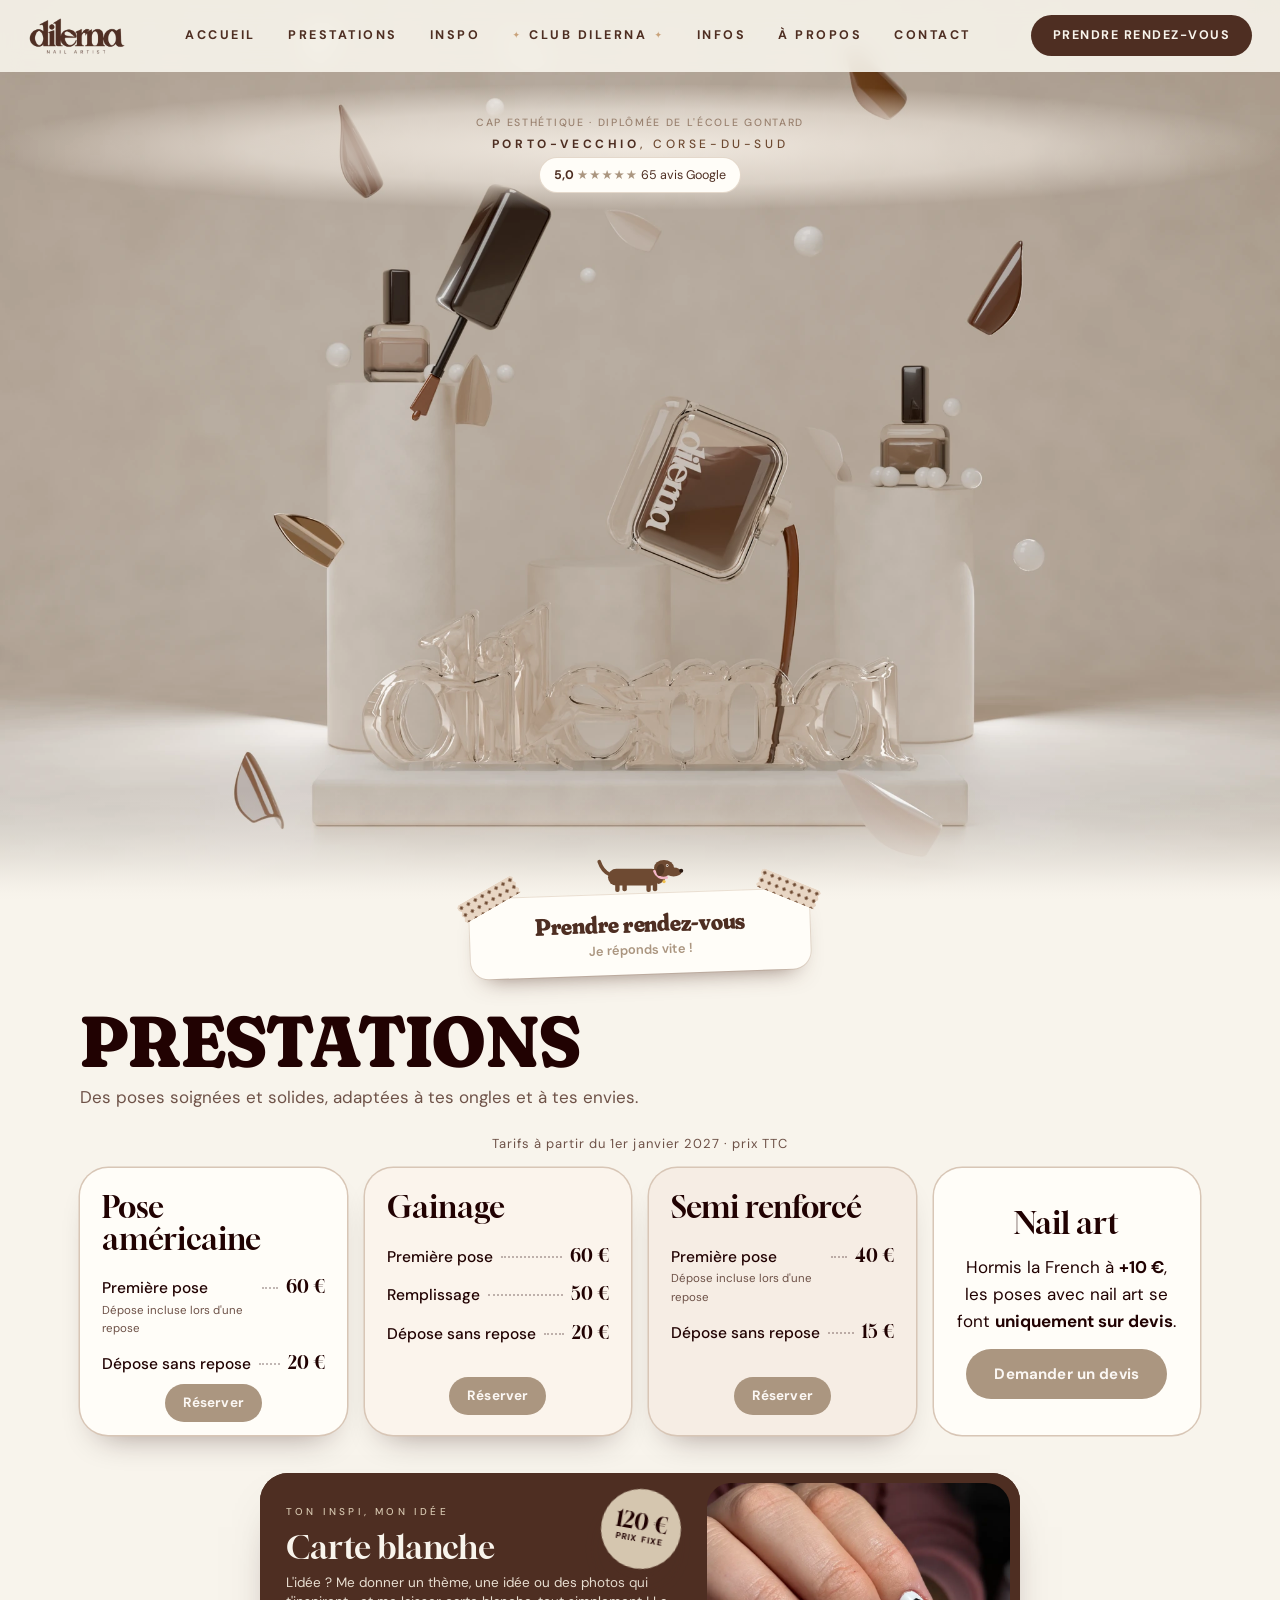
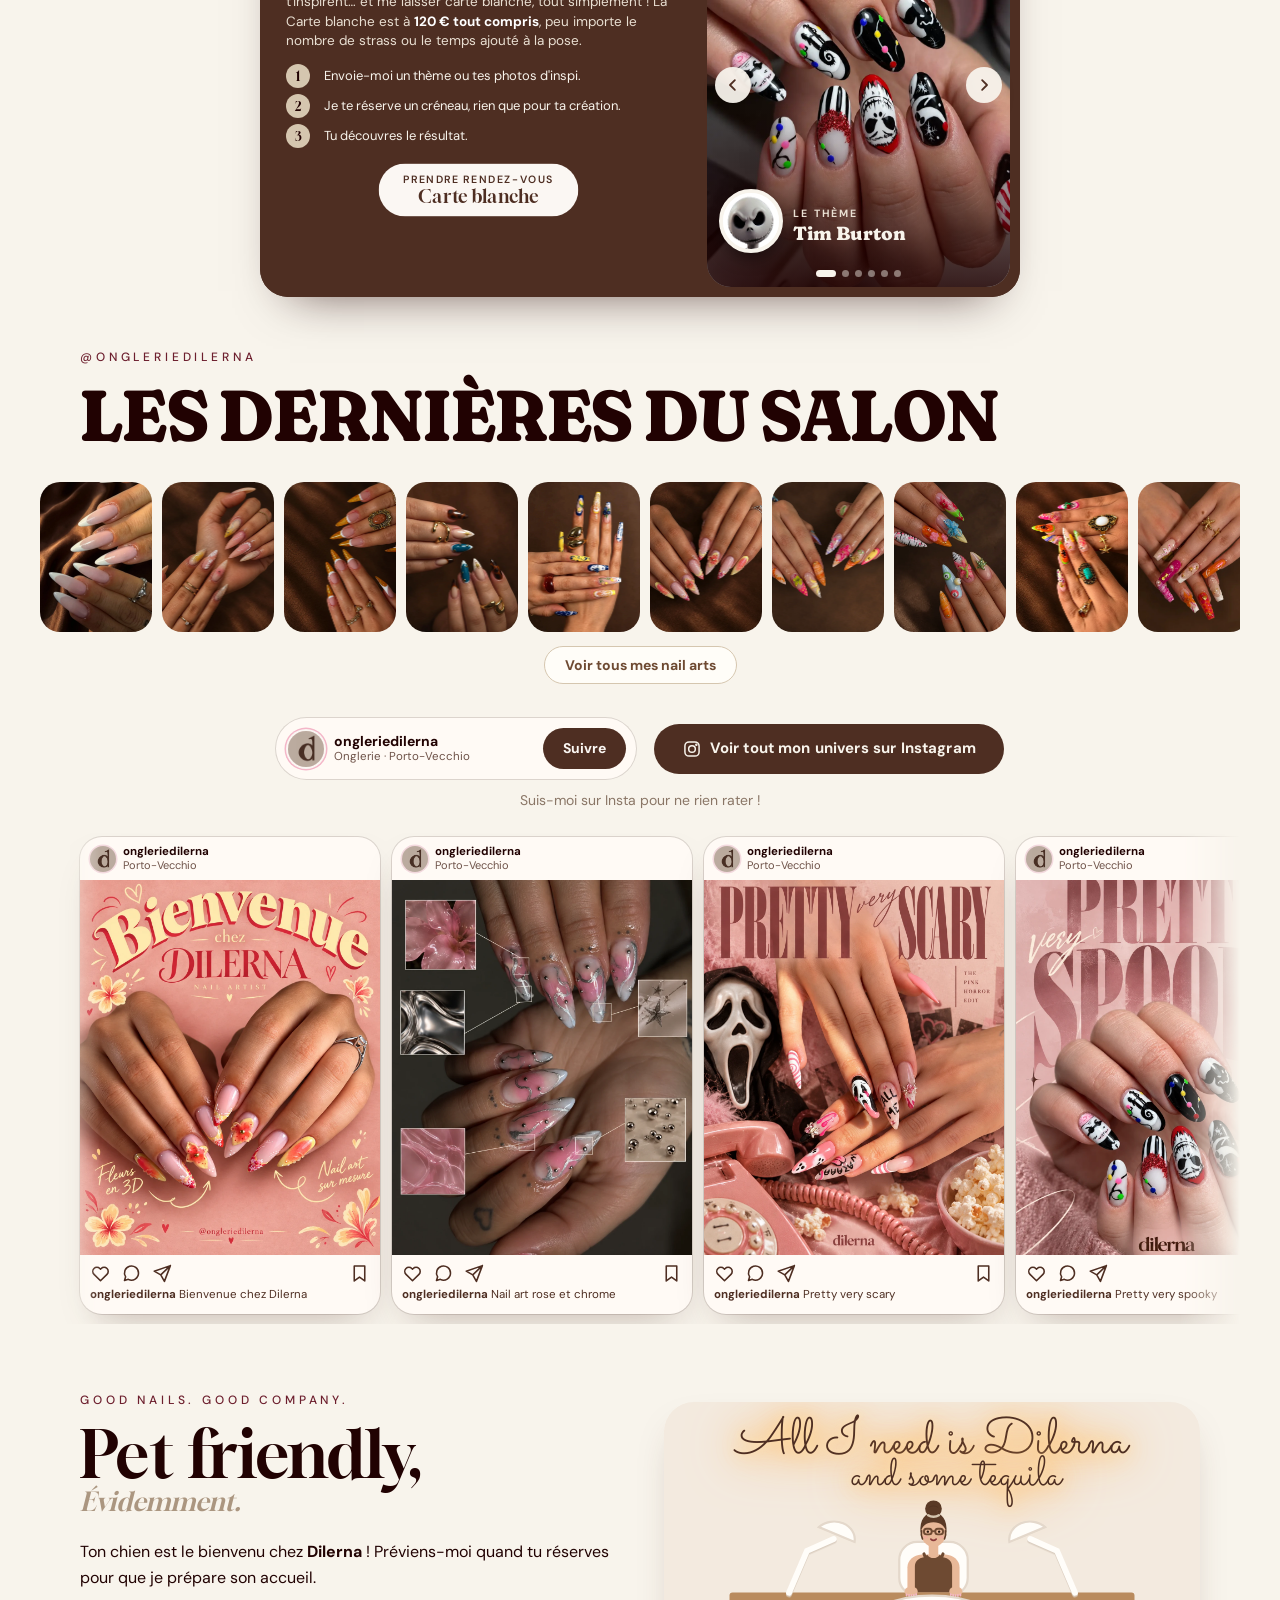
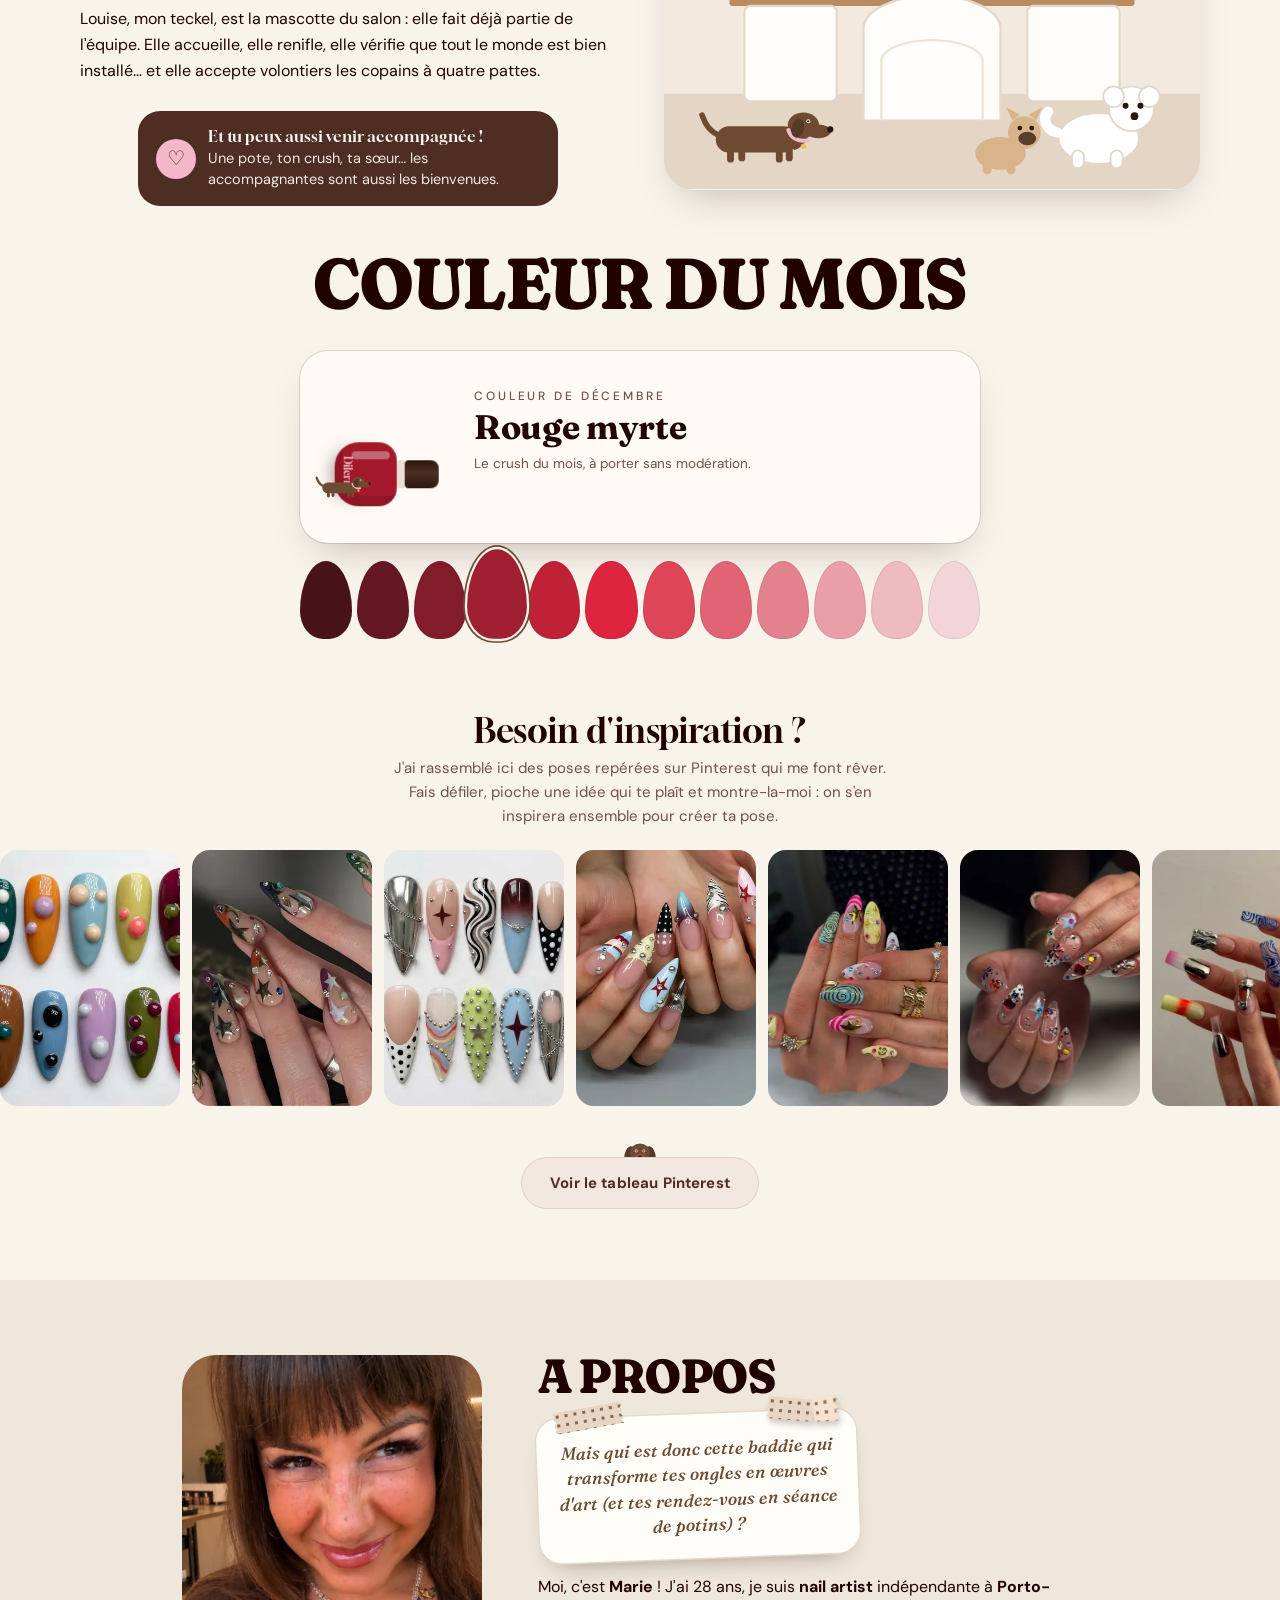
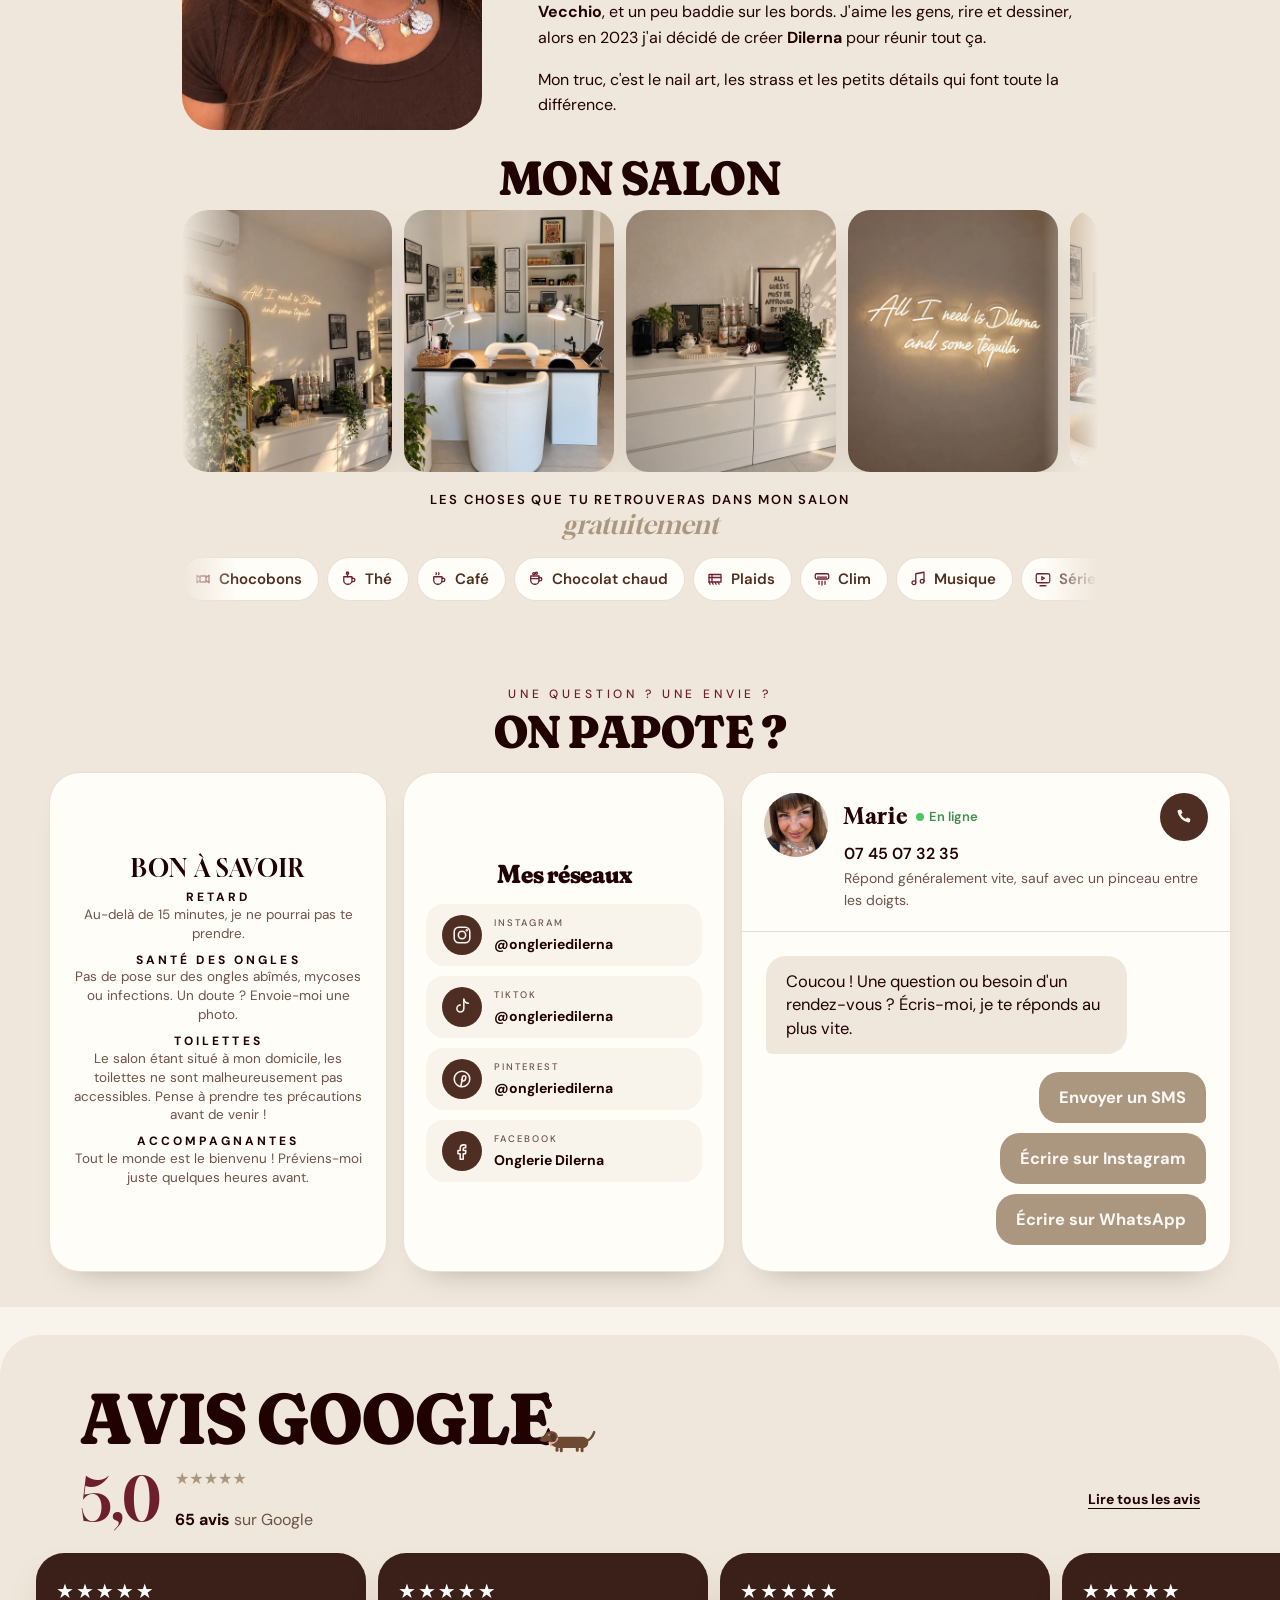
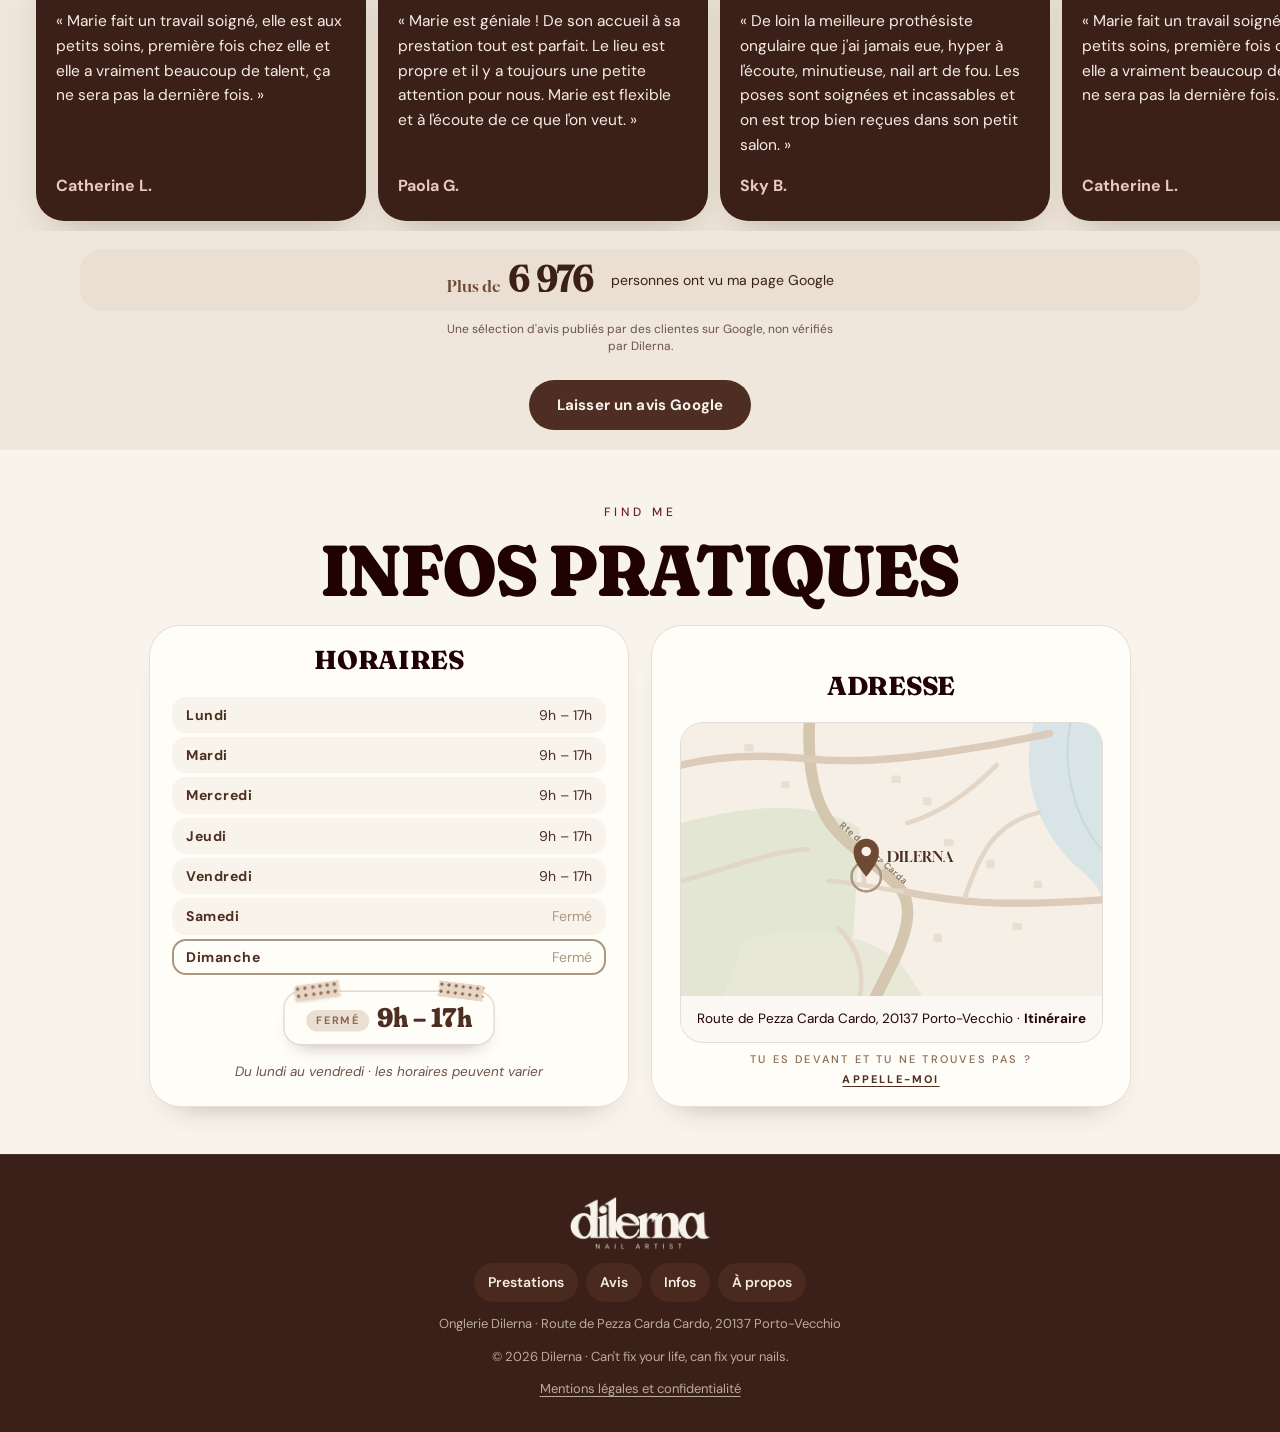
==== commit 785d8a10: "Club : lien vers la nouvelle version (écran de l'essai offert) Co-Authored-By: Claude Opus 5.5 <nore" ====
--- a/index.html
+++ b/index.html
@@ -697,7 +697,7 @@
   <script src="js/cb-voir.js?v=20261031i"></script>
   <script src="js/pour.js?v=20261031d"></script>
   <script src="js/artiste.js?v=20261031g"></script>
-  <script src="js/club.js?v=20261031k"></script>
+  <script src="js/club.js?v=20261031l"></script>
   <script src="js/club-appel.js?v=20261031f"></script>
   <script src="js/titles.js?v=20261021x"></script>
   <script src="js/ordinateur.js?v=20261022a"></script>
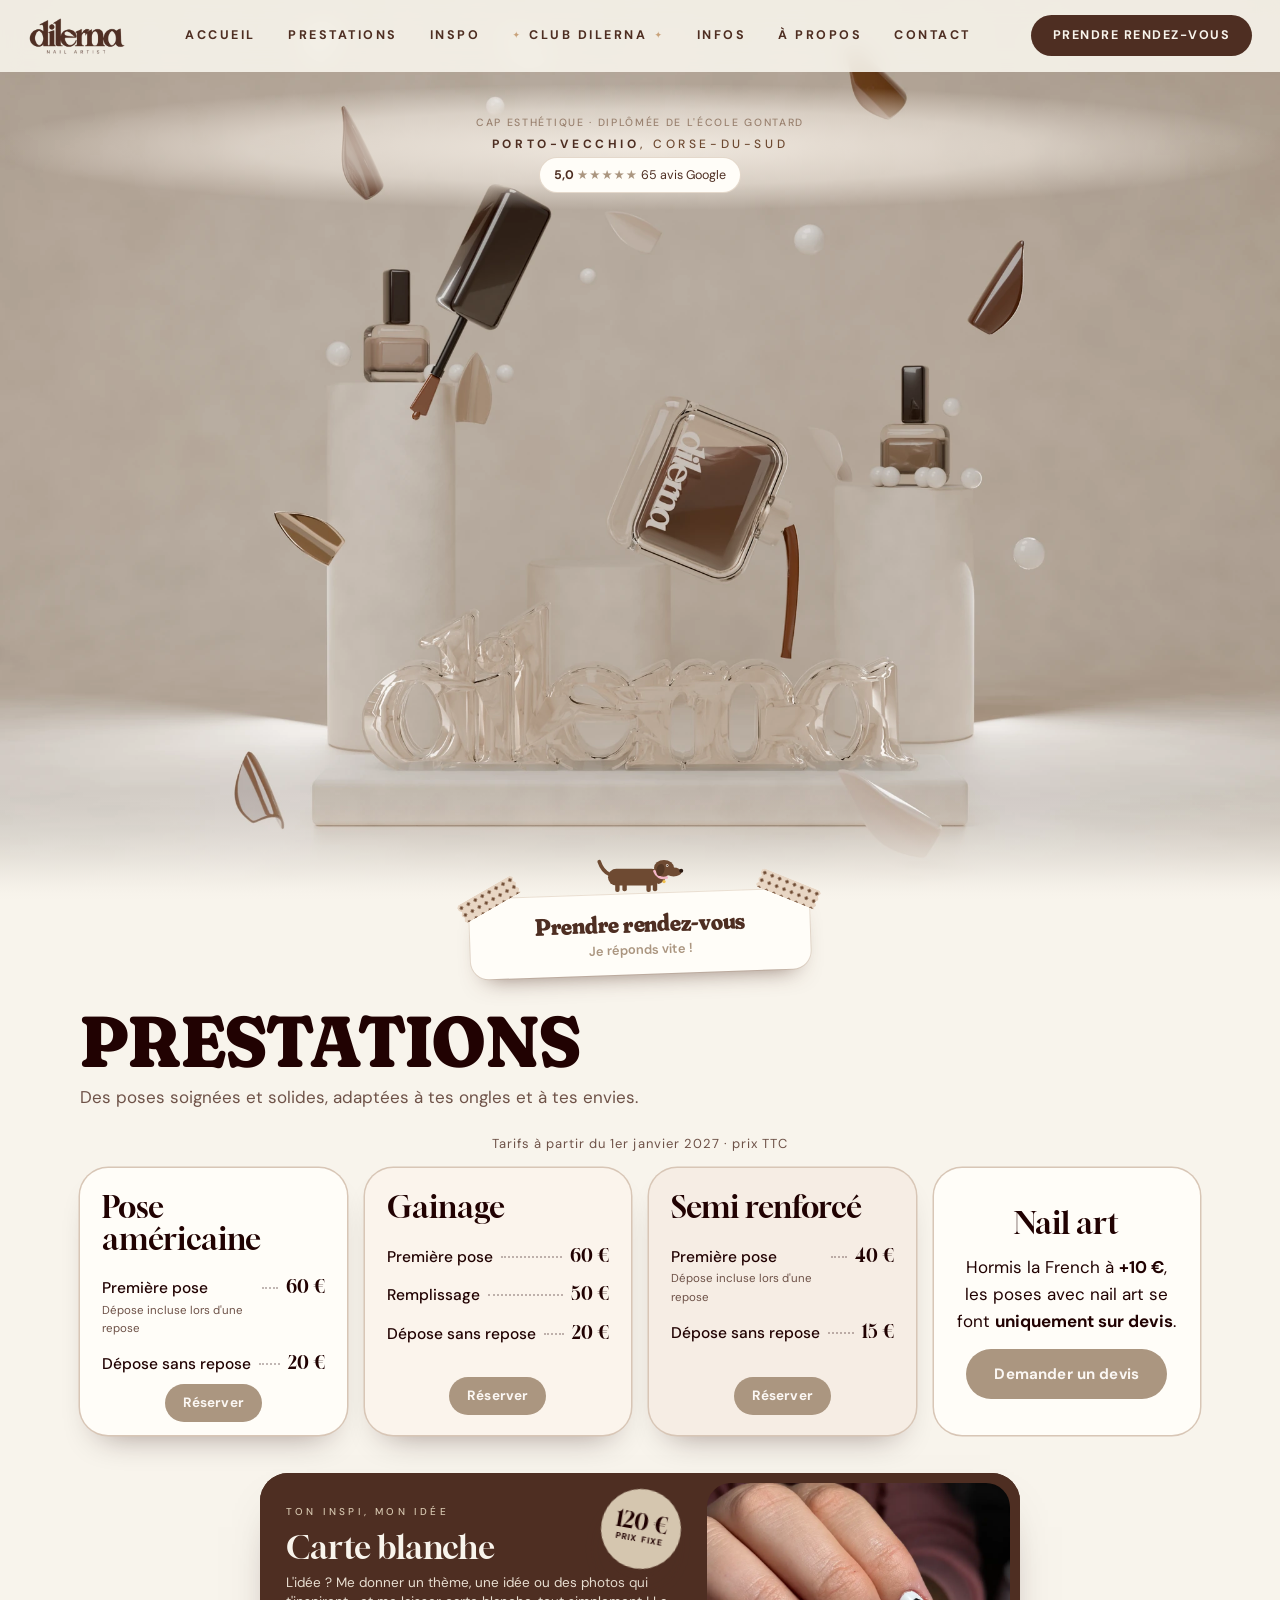
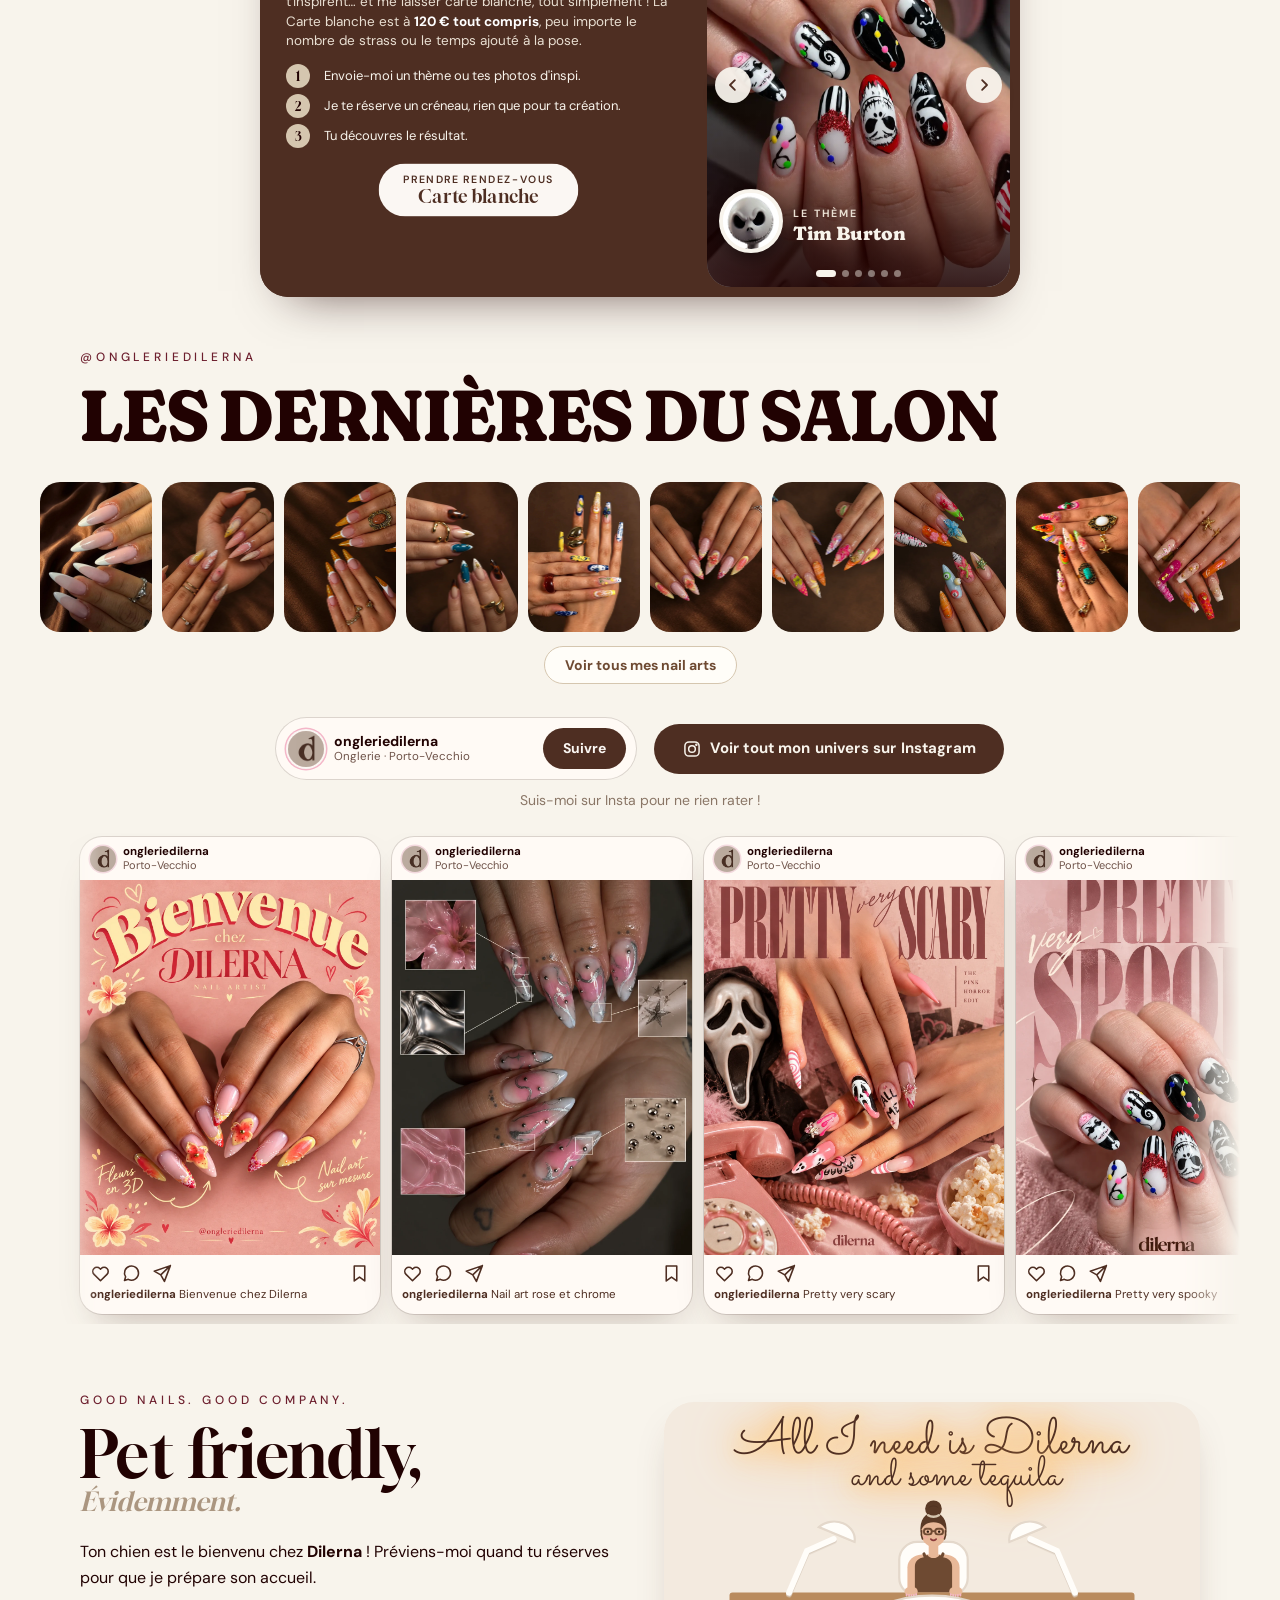
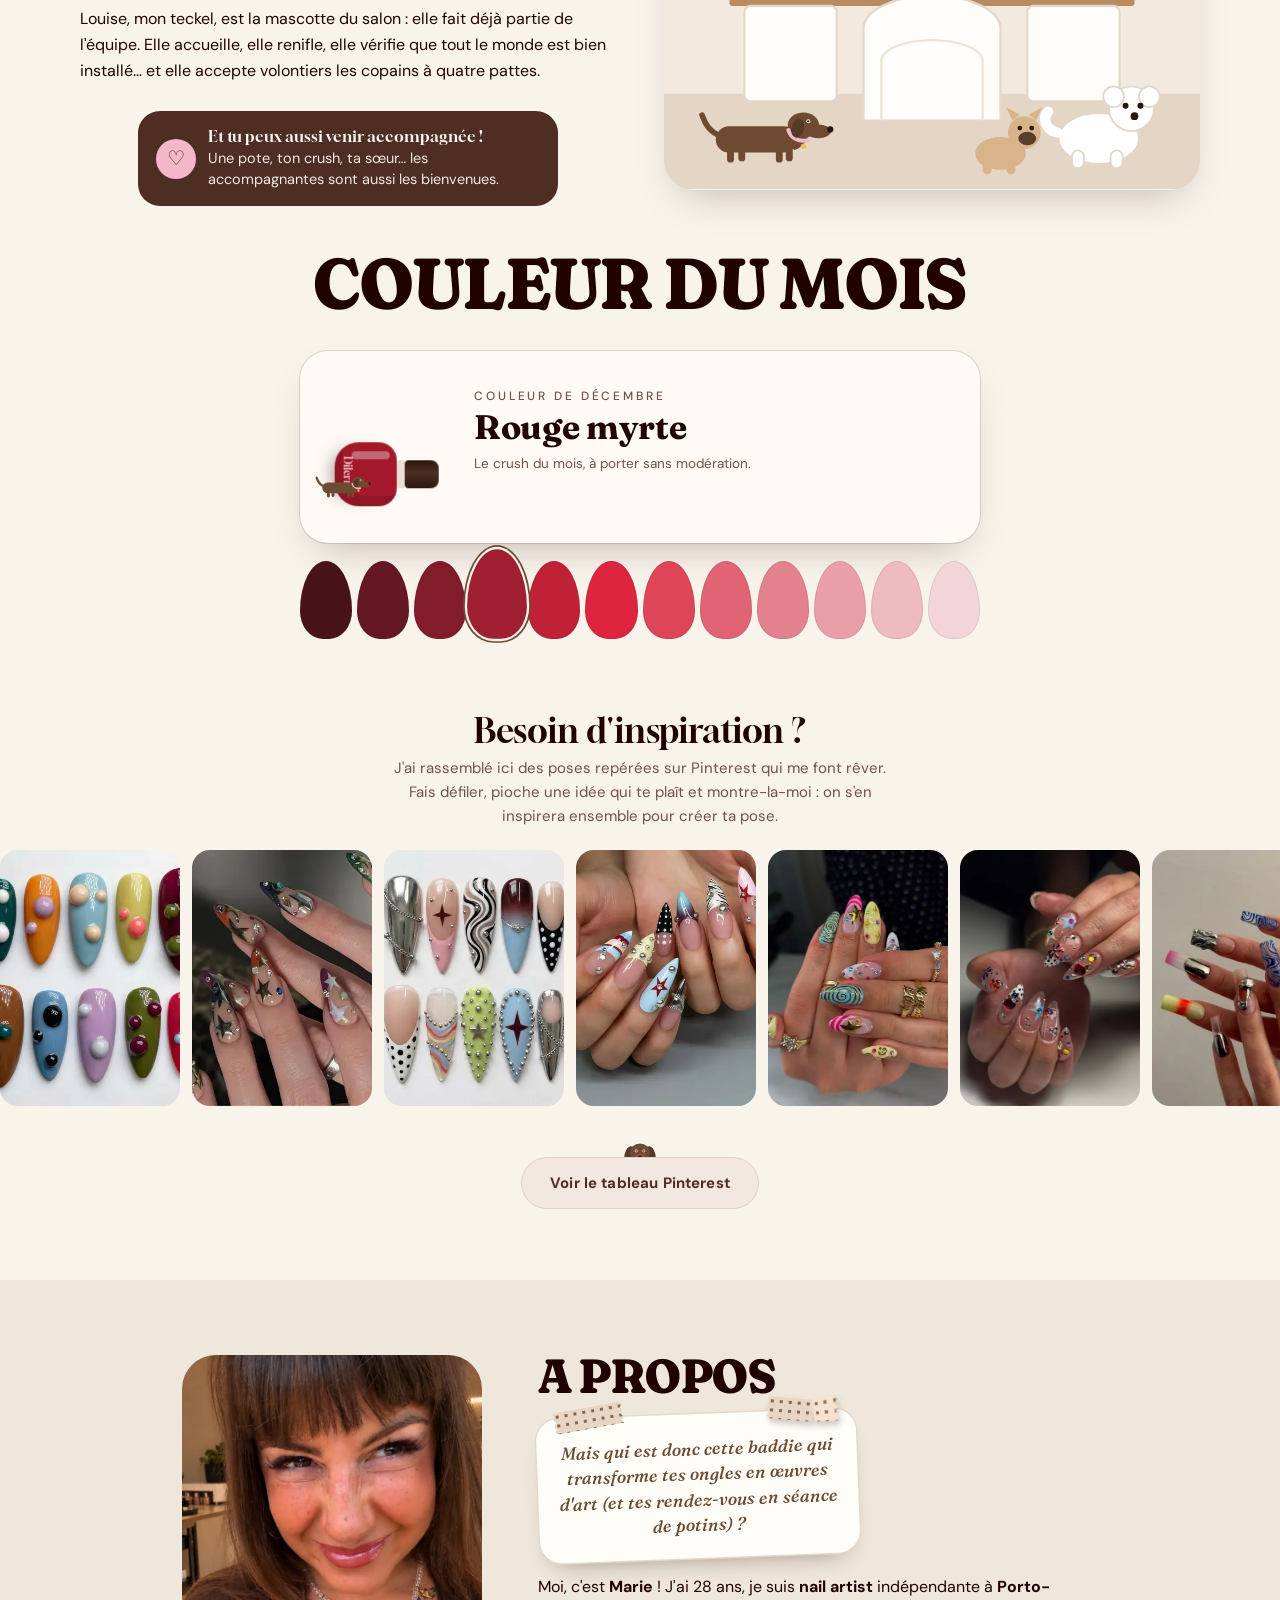
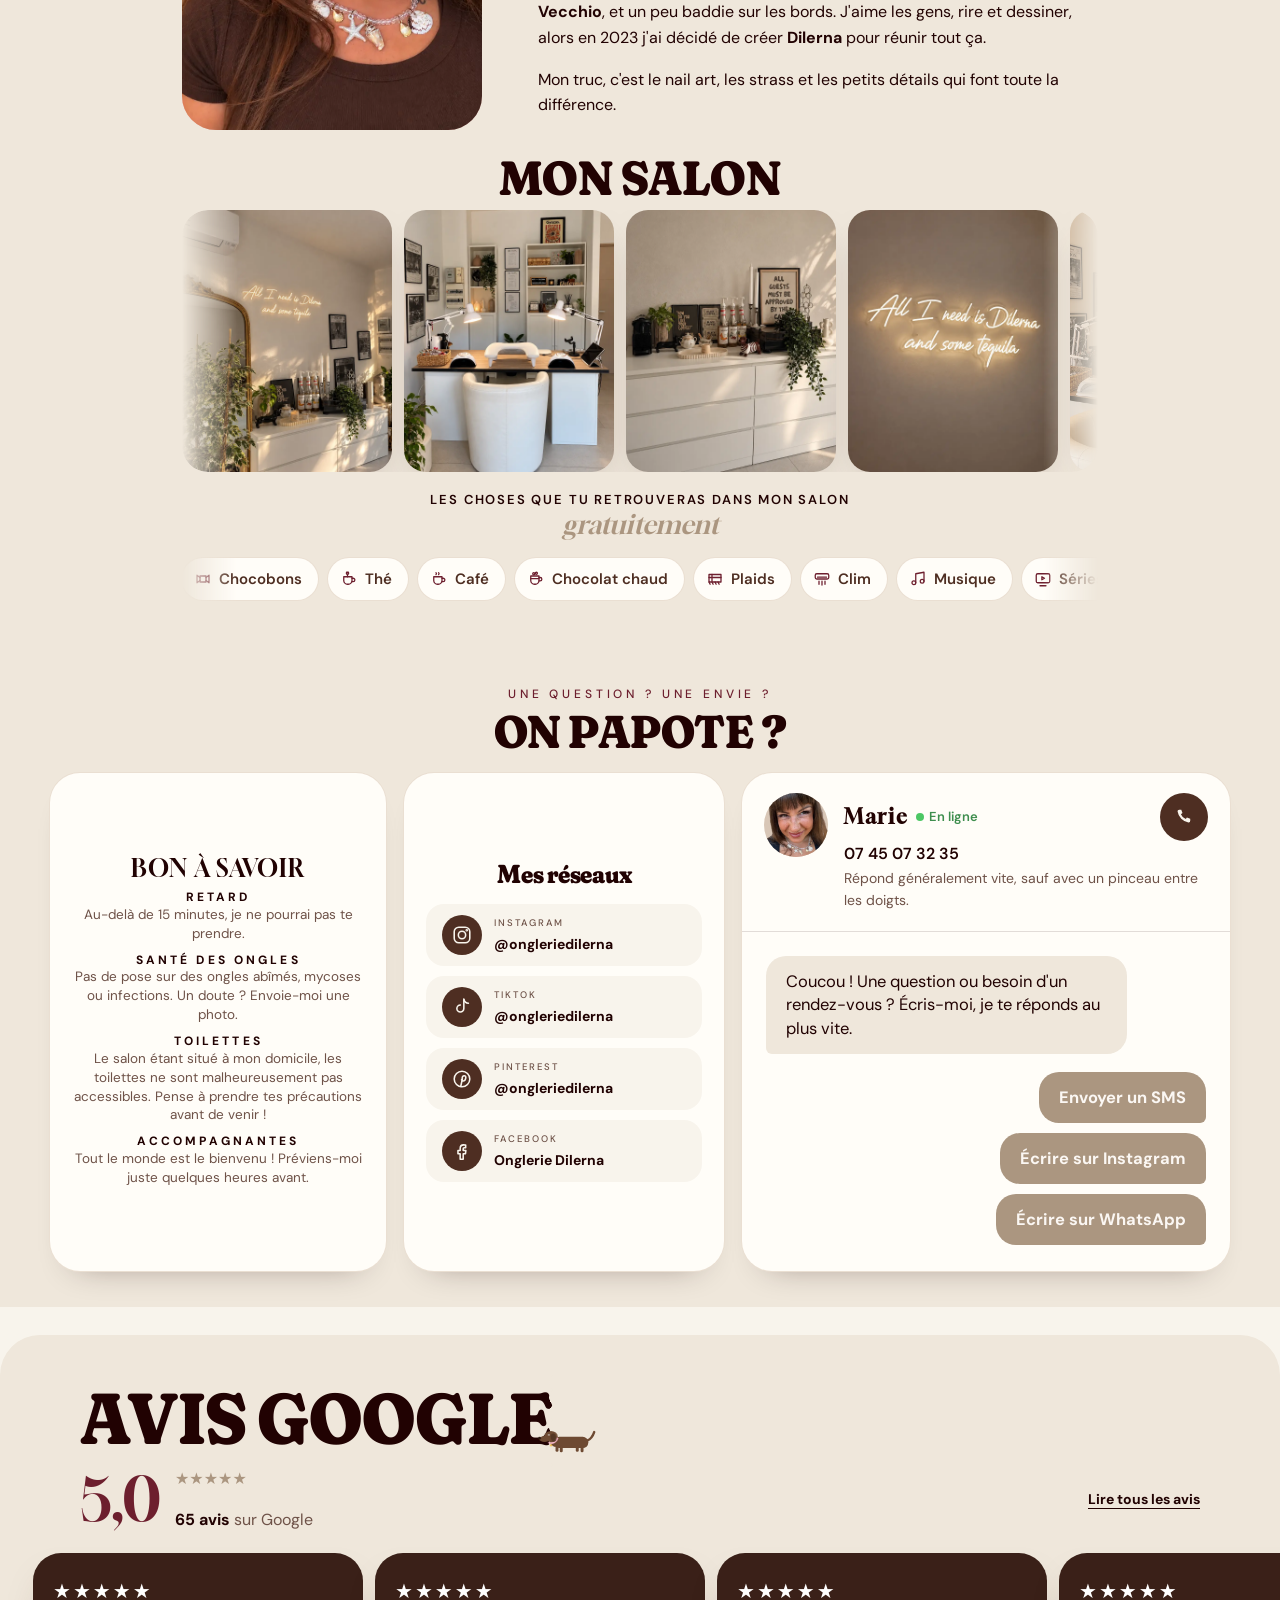
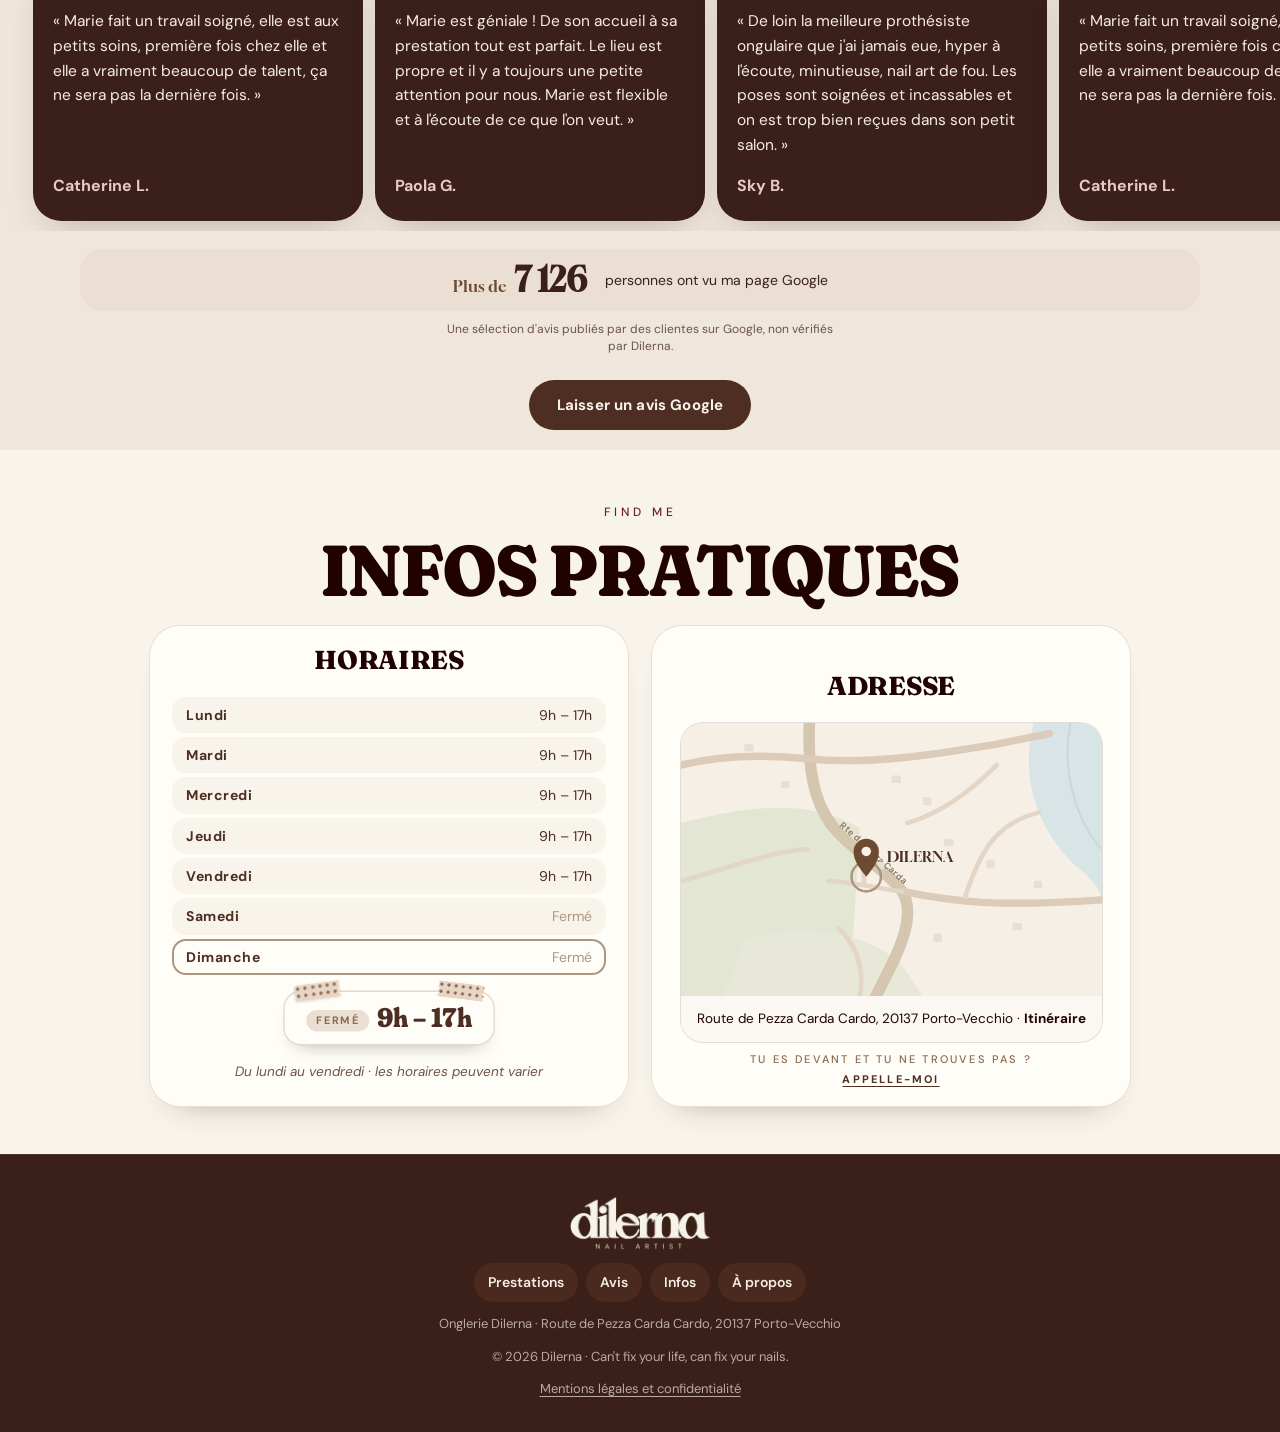
==== commit 572ebd3e: "Bouton Club : Louise « Psst… » arrive seulement après le bloc « Prendre rendez-vous » (plus deux chi" ====
--- a/index.html
+++ b/index.html
@@ -698,7 +698,7 @@
   <script src="js/pour.js?v=20261031d"></script>
   <script src="js/artiste.js?v=20261031g"></script>
   <script src="js/club.js?v=20261031l"></script>
-  <script src="js/club-appel.js?v=20261031f"></script>
+  <script src="js/club-appel.js?v=20261031g"></script>
   <script src="js/titles.js?v=20261021x"></script>
   <script src="js/ordinateur.js?v=20261022a"></script>
 </body>
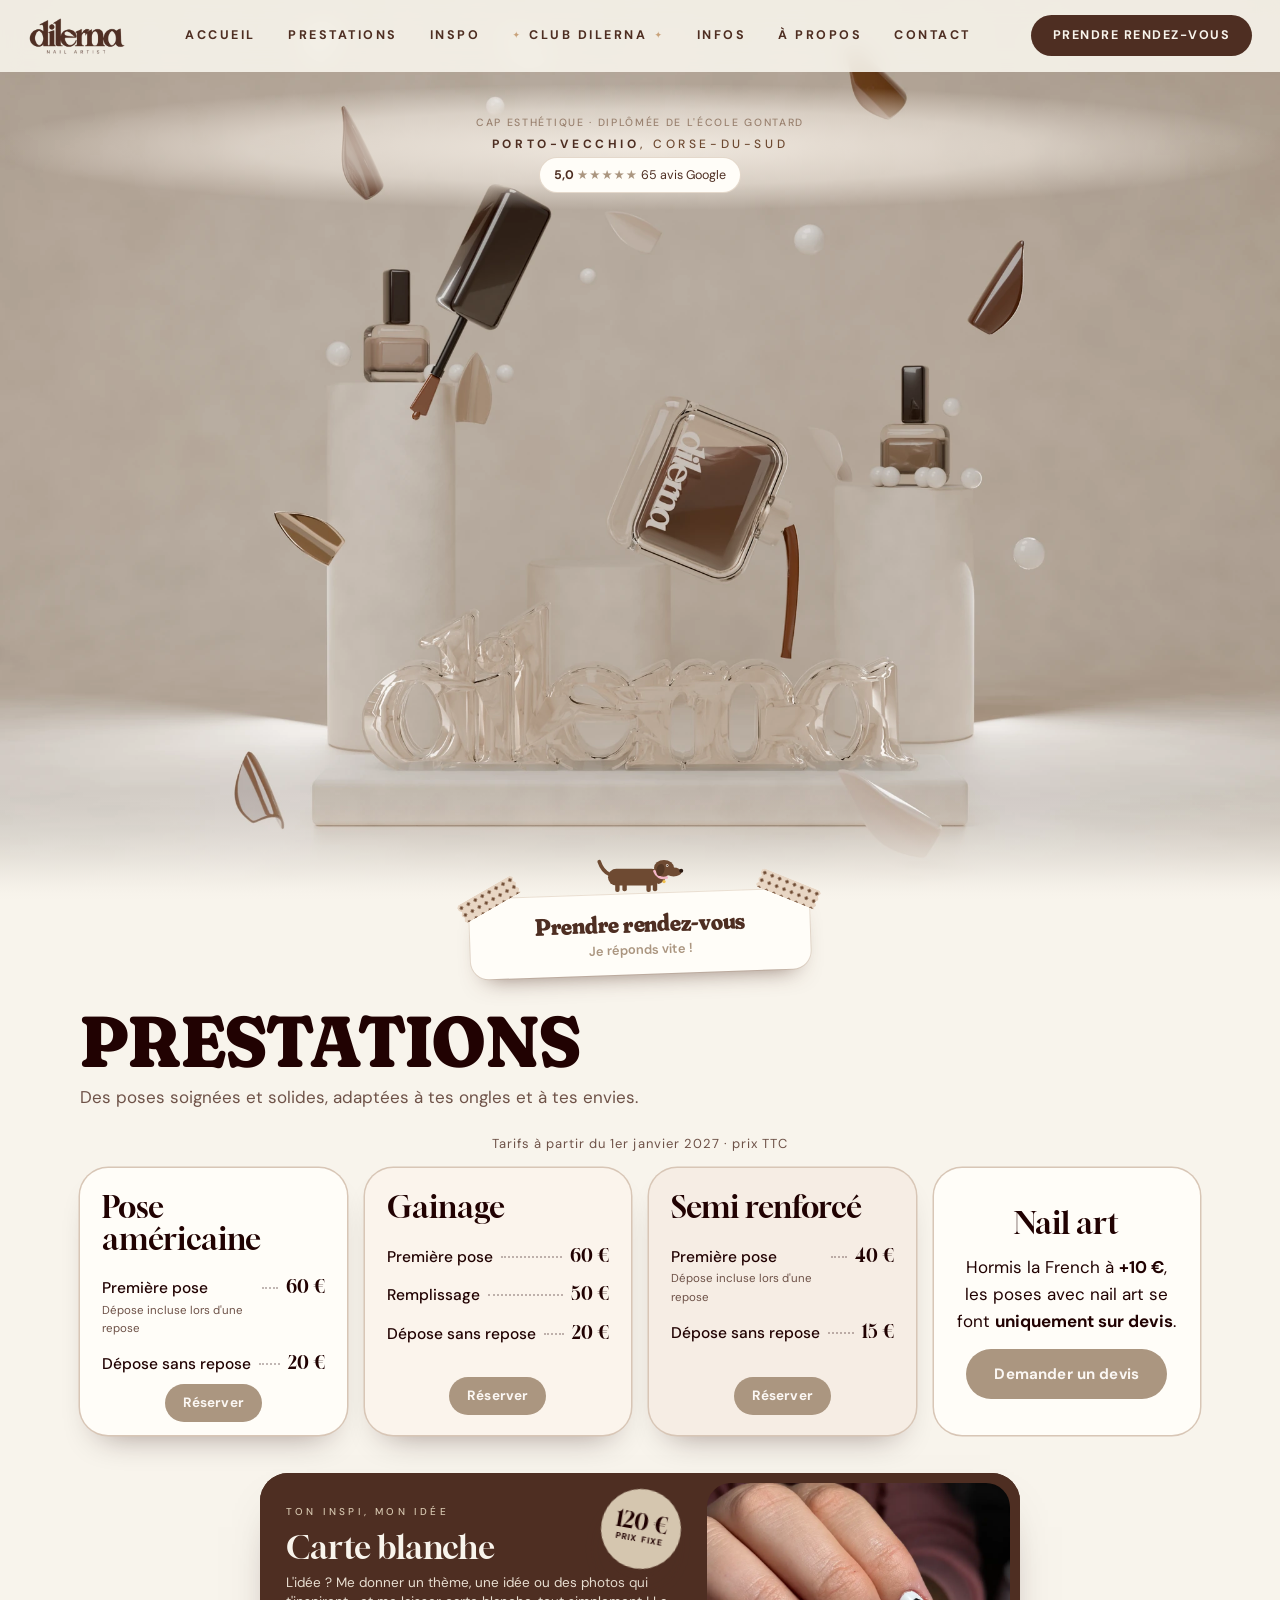
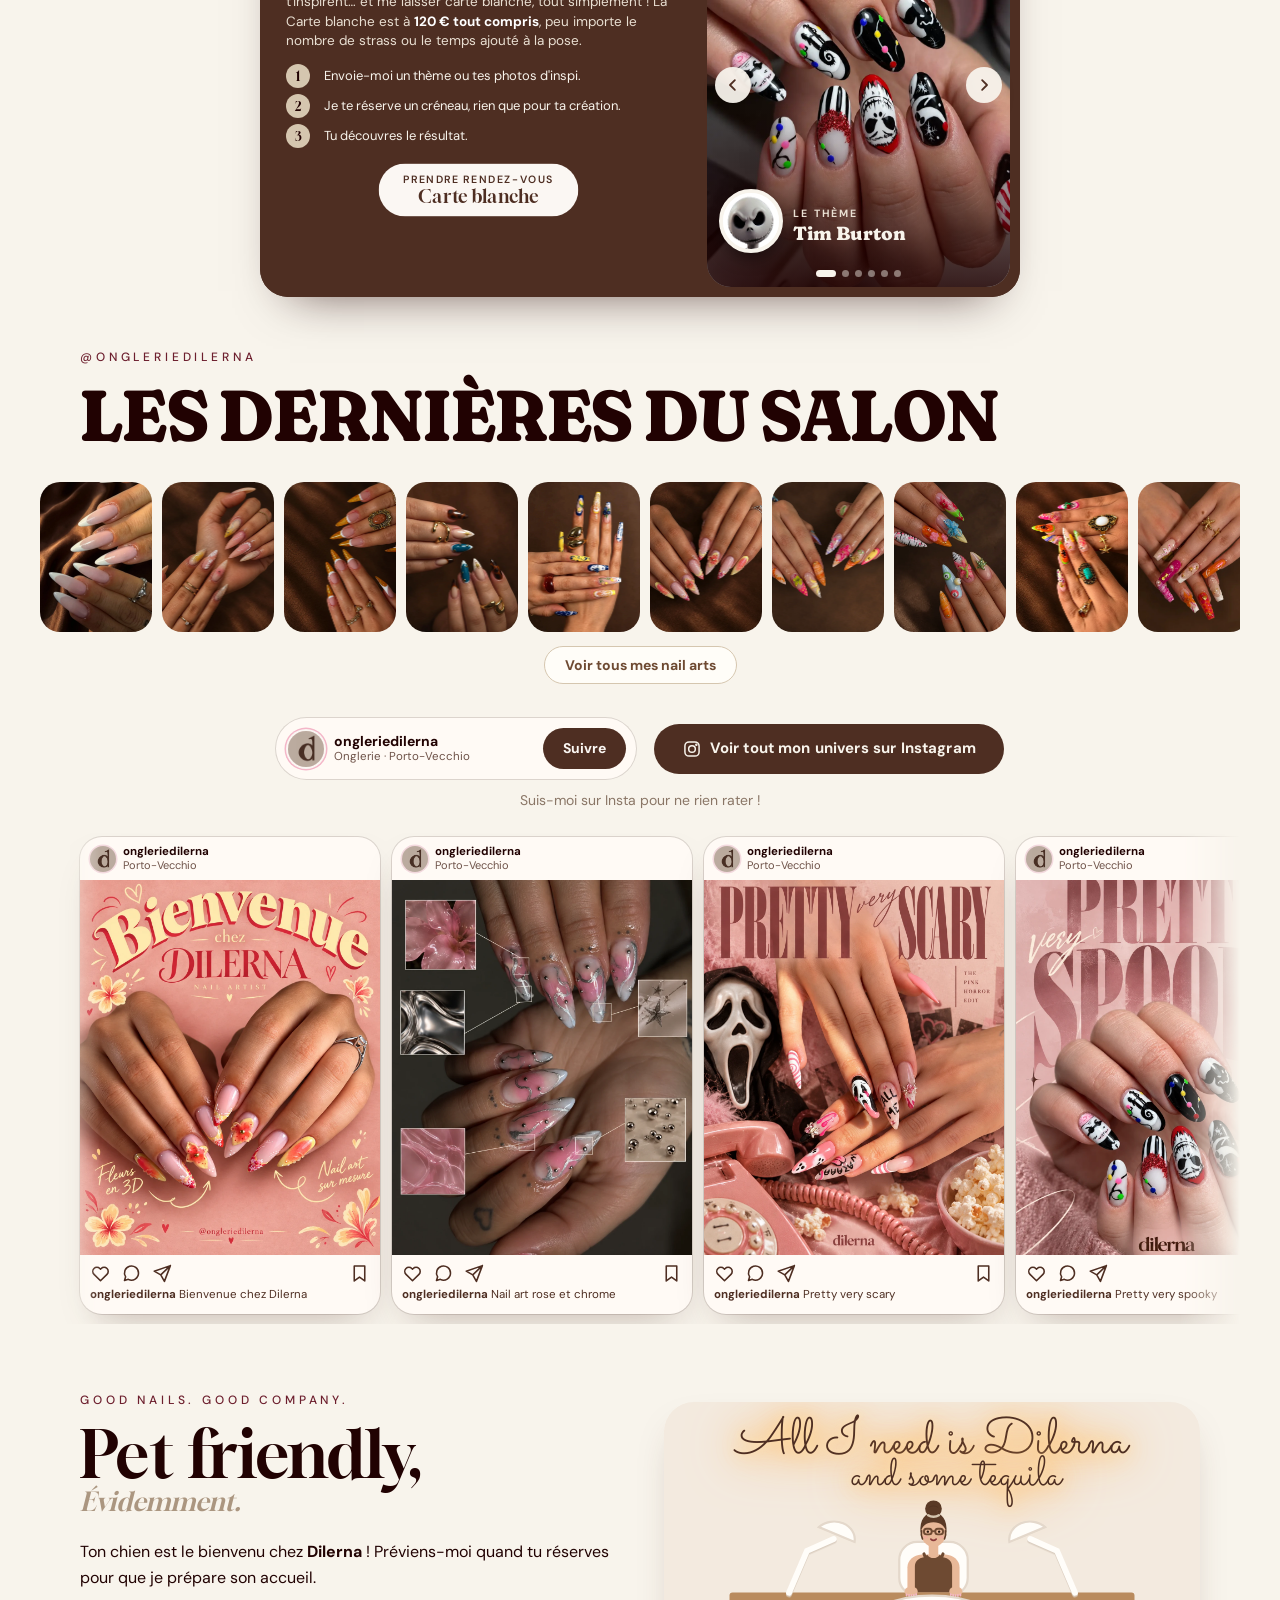
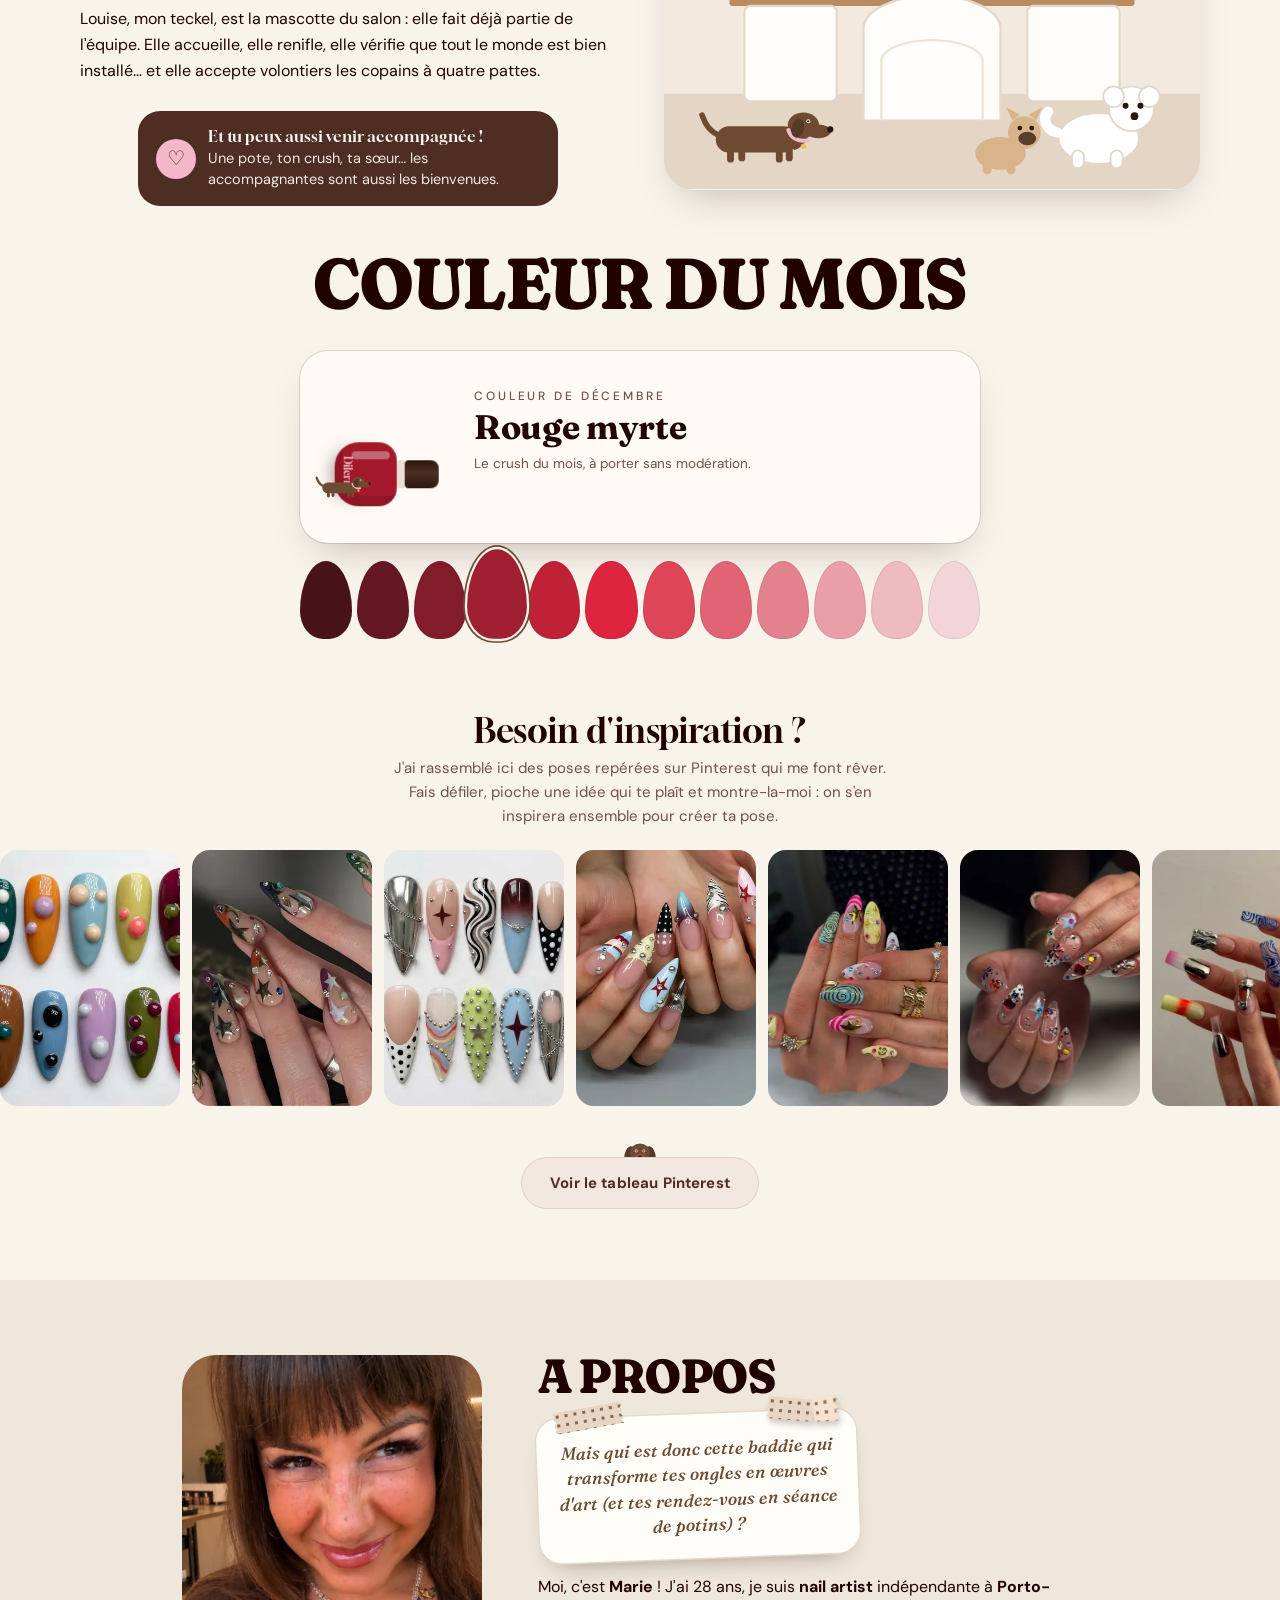
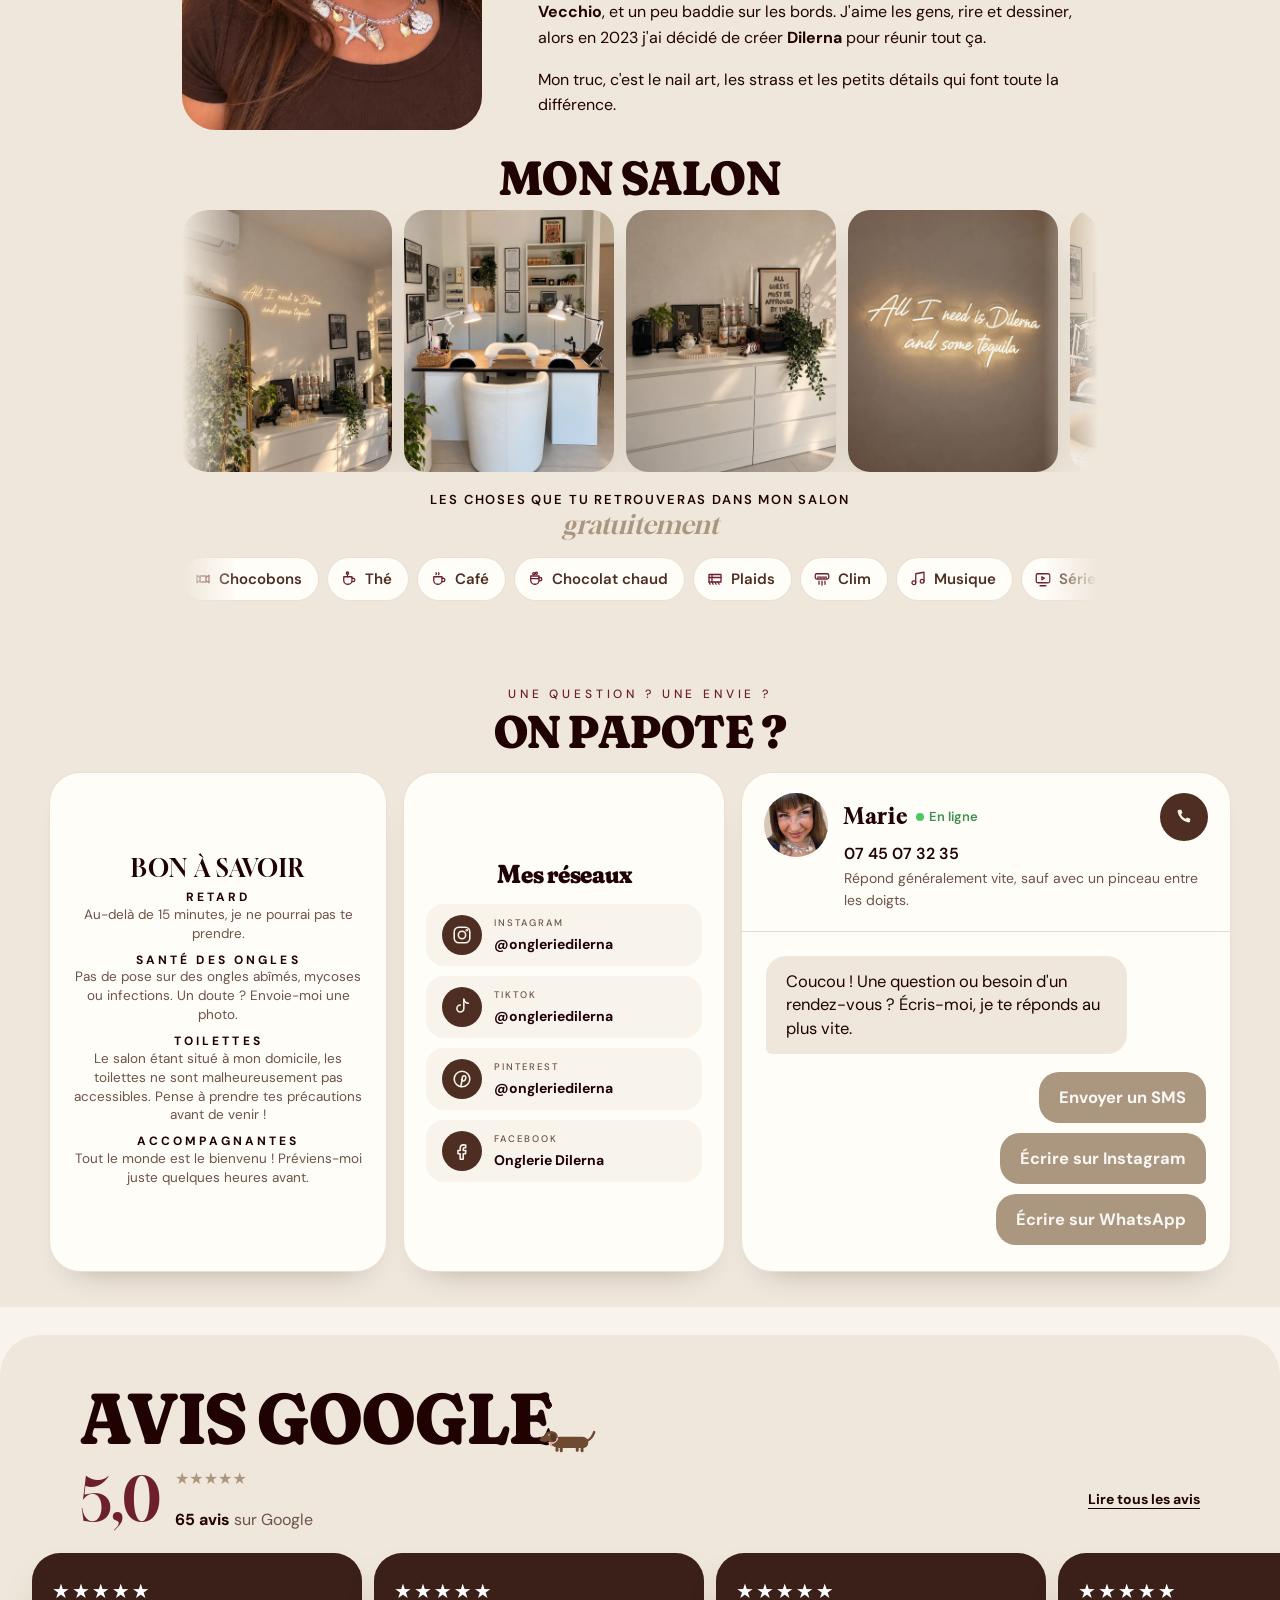
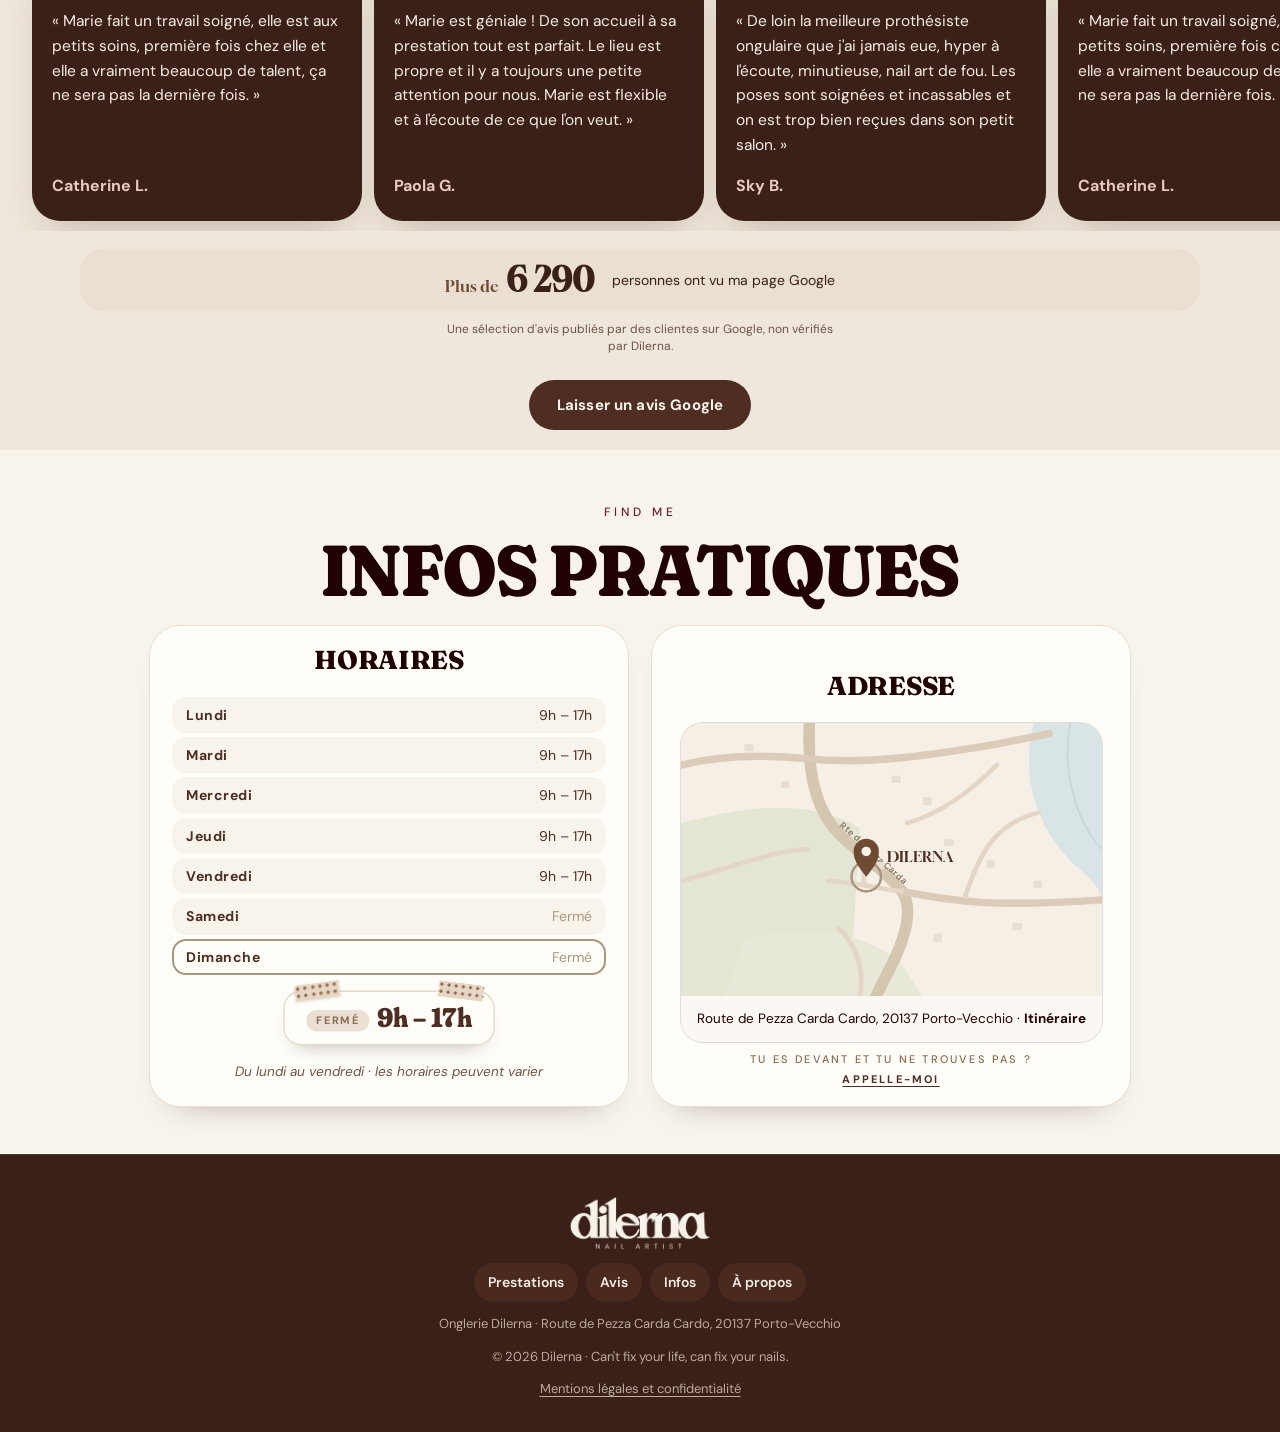
==== commit d2ea9375: "Club : lien vers la fiche réécrite Co-Authored-By: Claude Opus 5.5 <noreply@anthropic.com>" ====
--- a/index.html
+++ b/index.html
@@ -697,7 +697,7 @@
   <script src="js/cb-voir.js?v=20261031i"></script>
   <script src="js/pour.js?v=20261031d"></script>
   <script src="js/artiste.js?v=20261031g"></script>
-  <script src="js/club.js?v=20261031l"></script>
+  <script src="js/club.js?v=20261031m"></script>
   <script src="js/club-appel.js?v=20261031g"></script>
   <script src="js/titles.js?v=20261021x"></script>
   <script src="js/ordinateur.js?v=20261022a"></script>
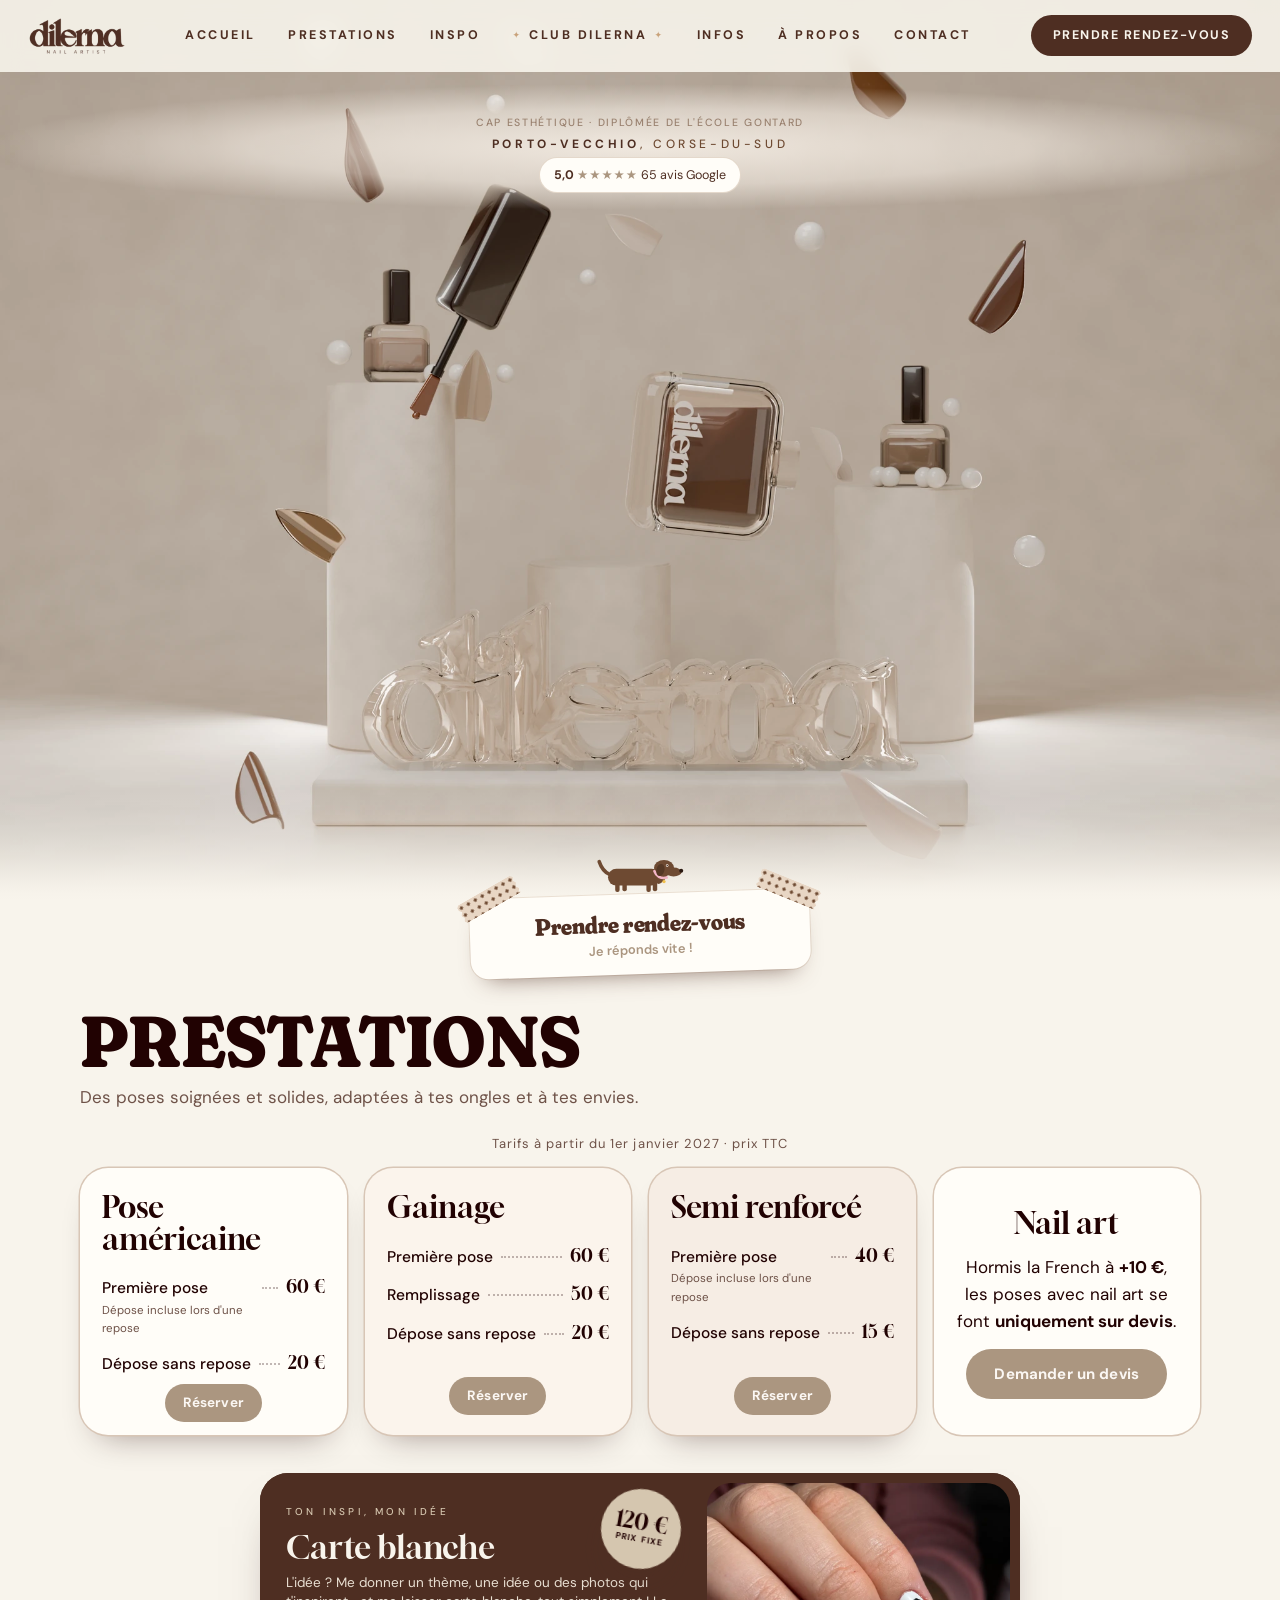
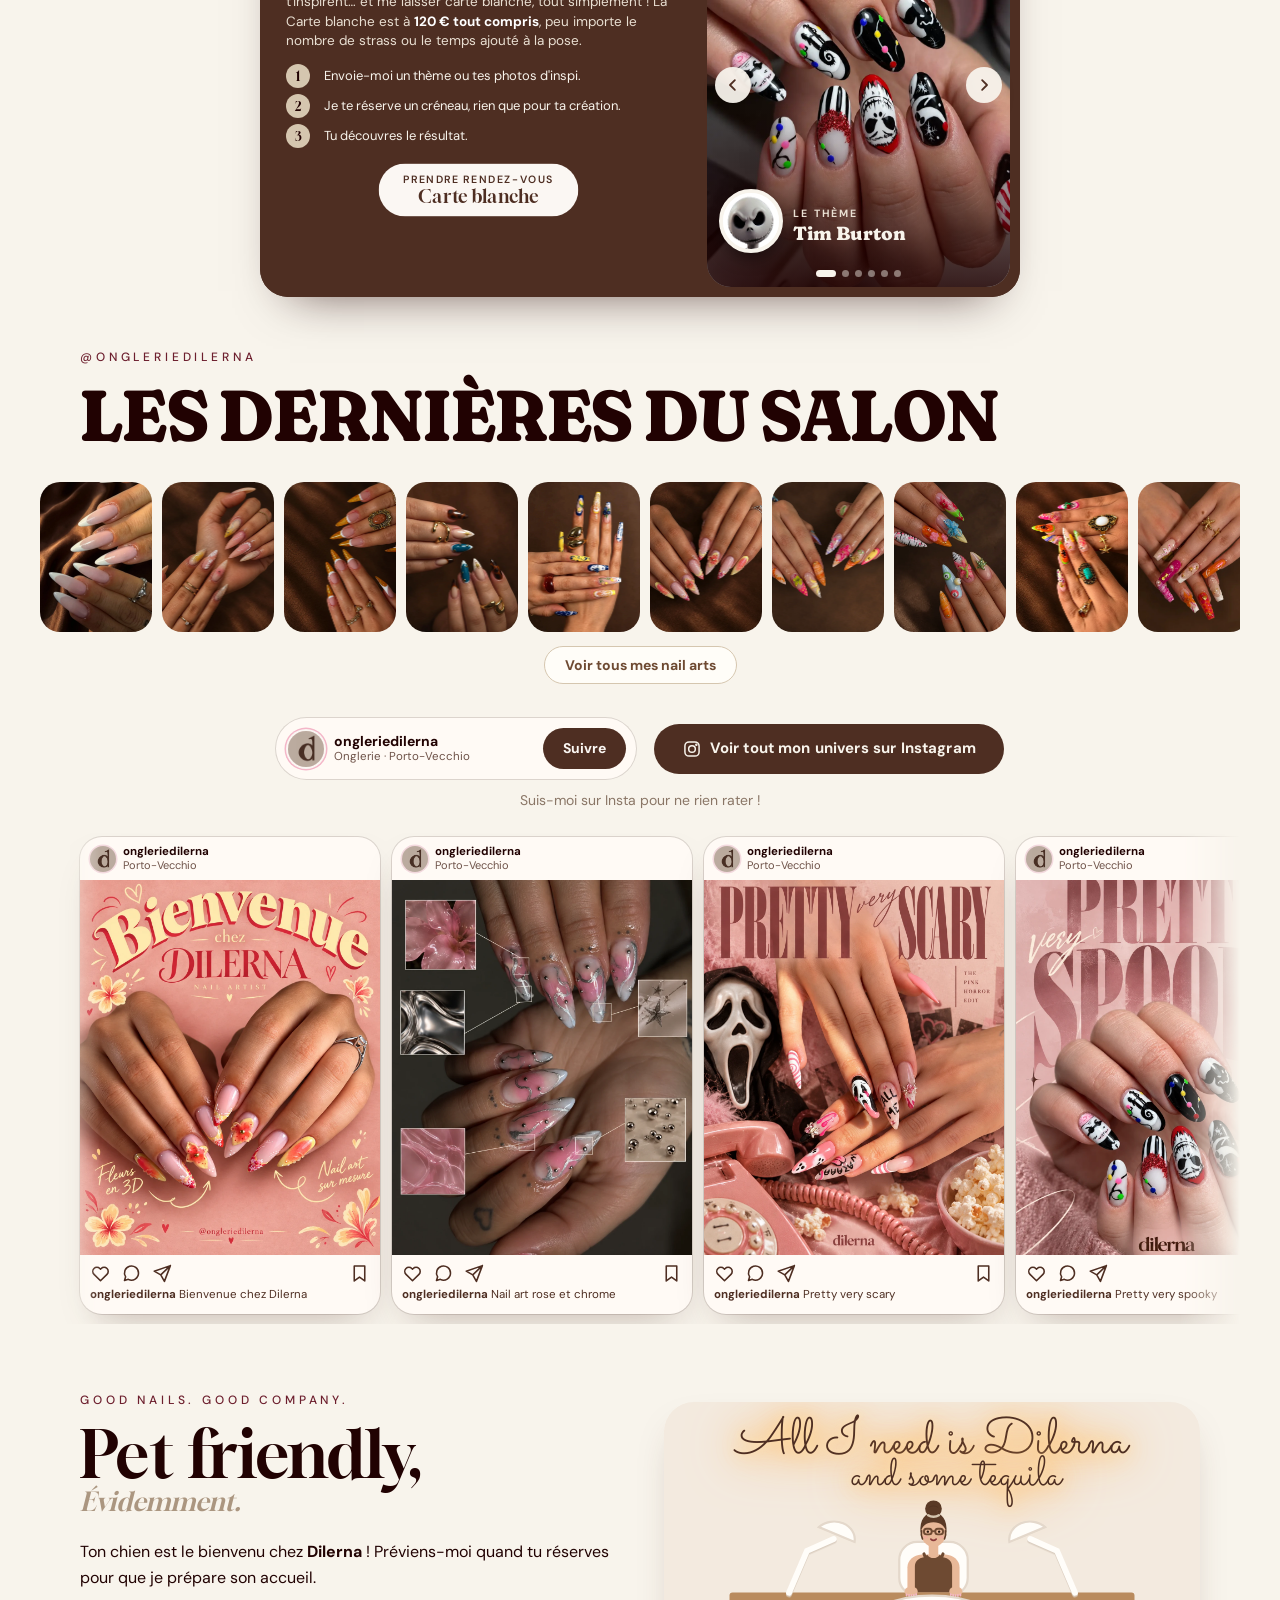
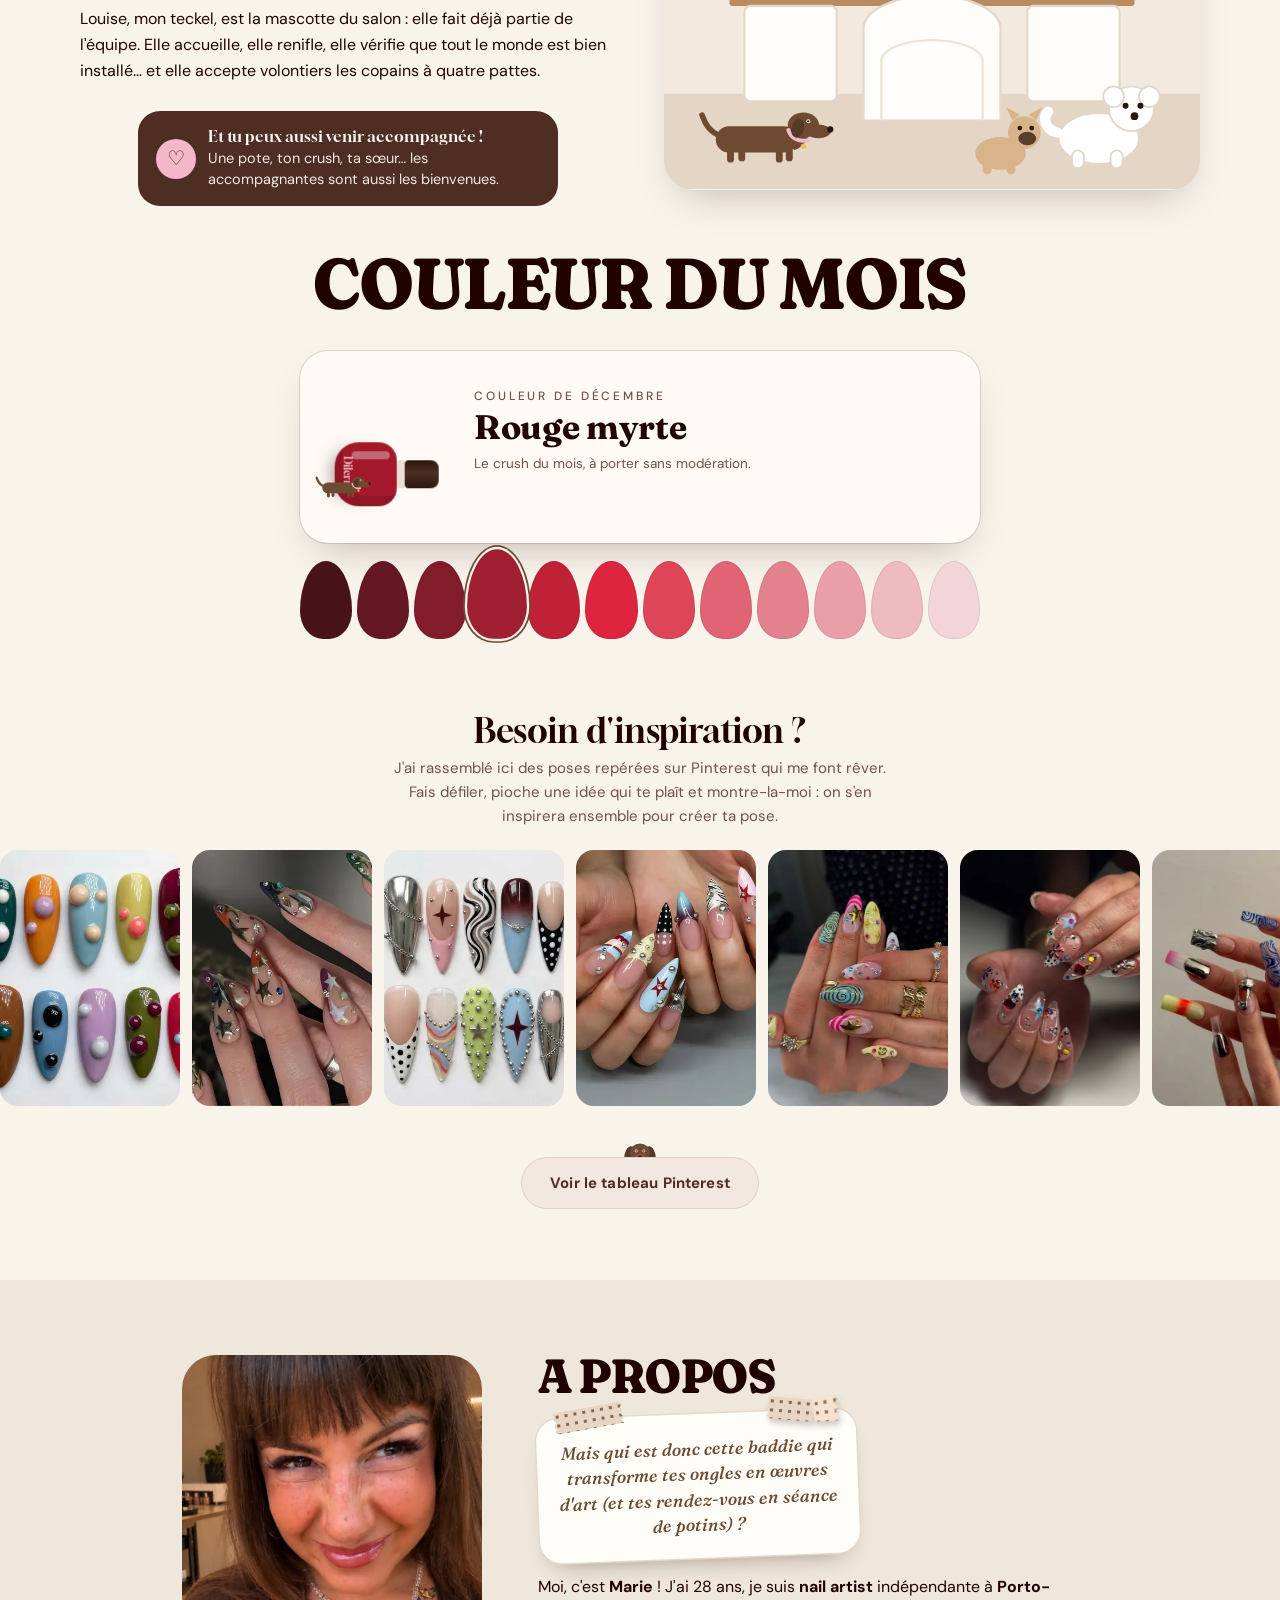
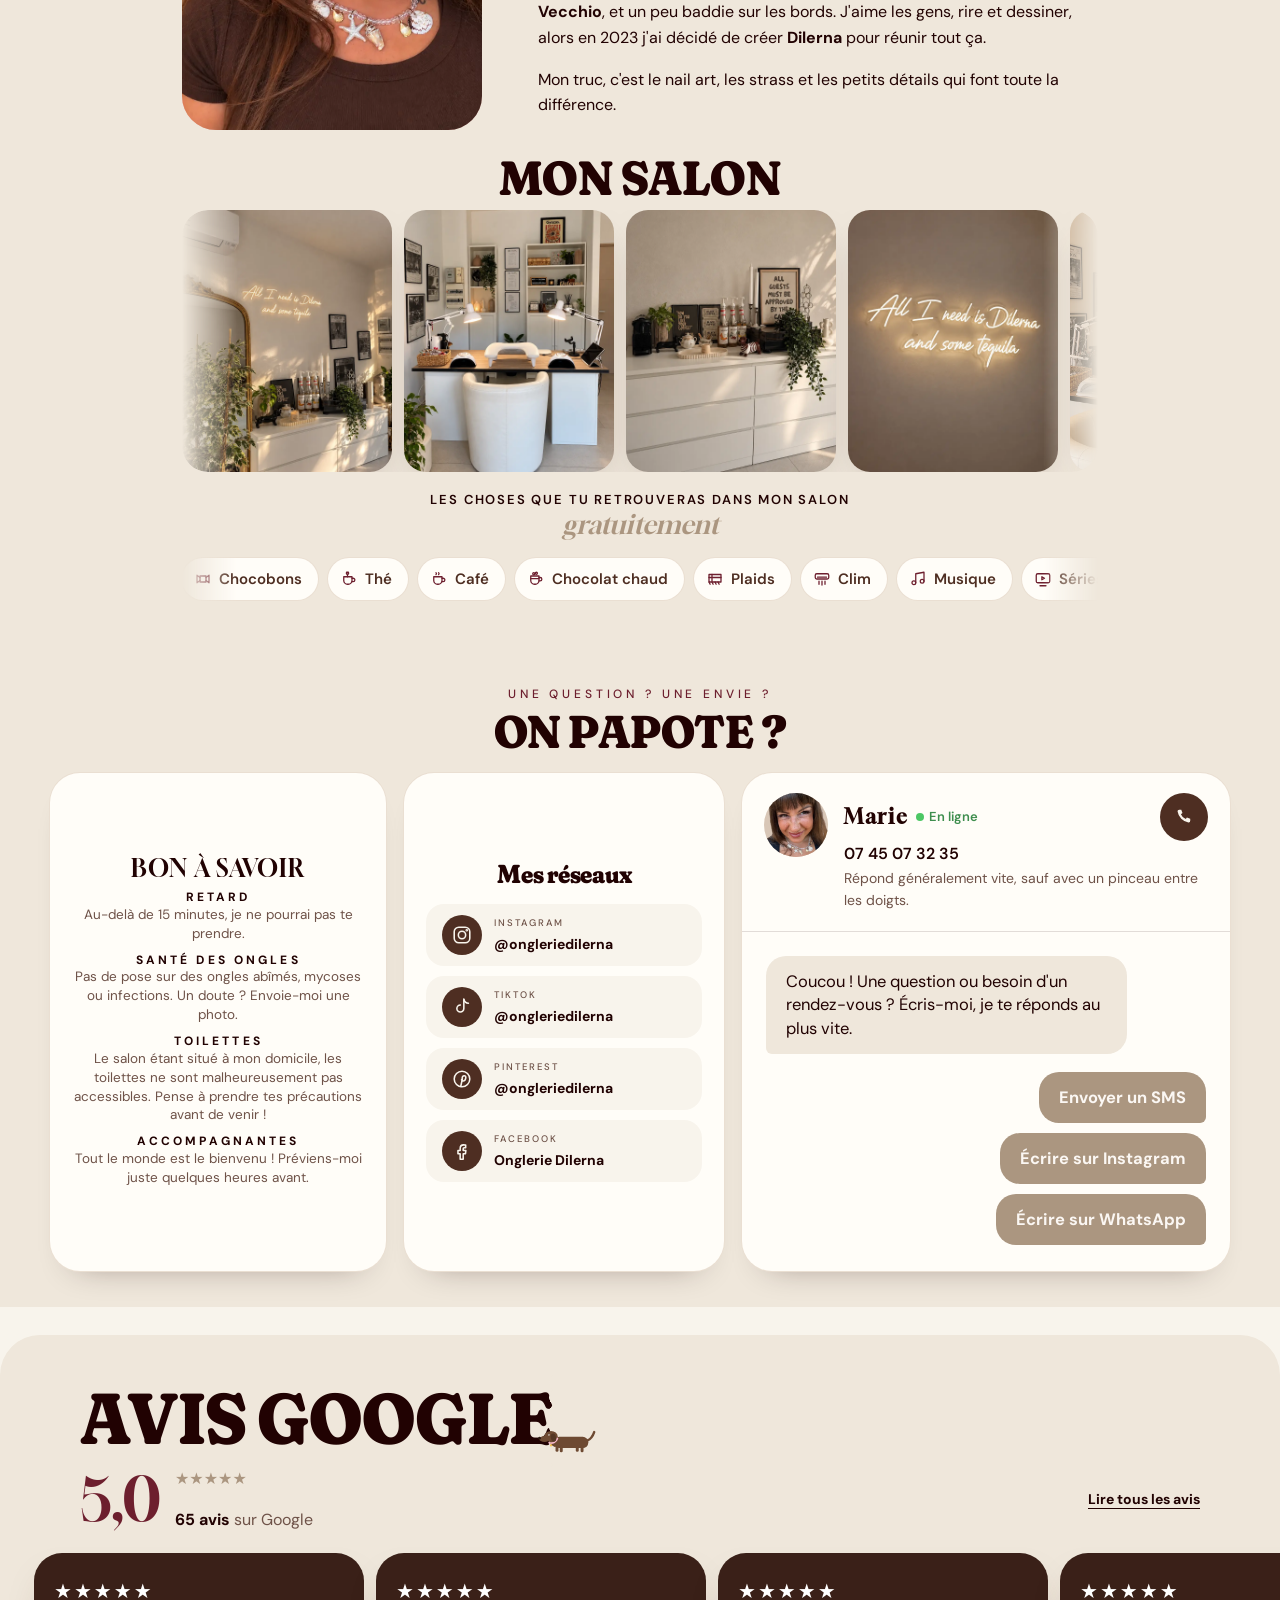
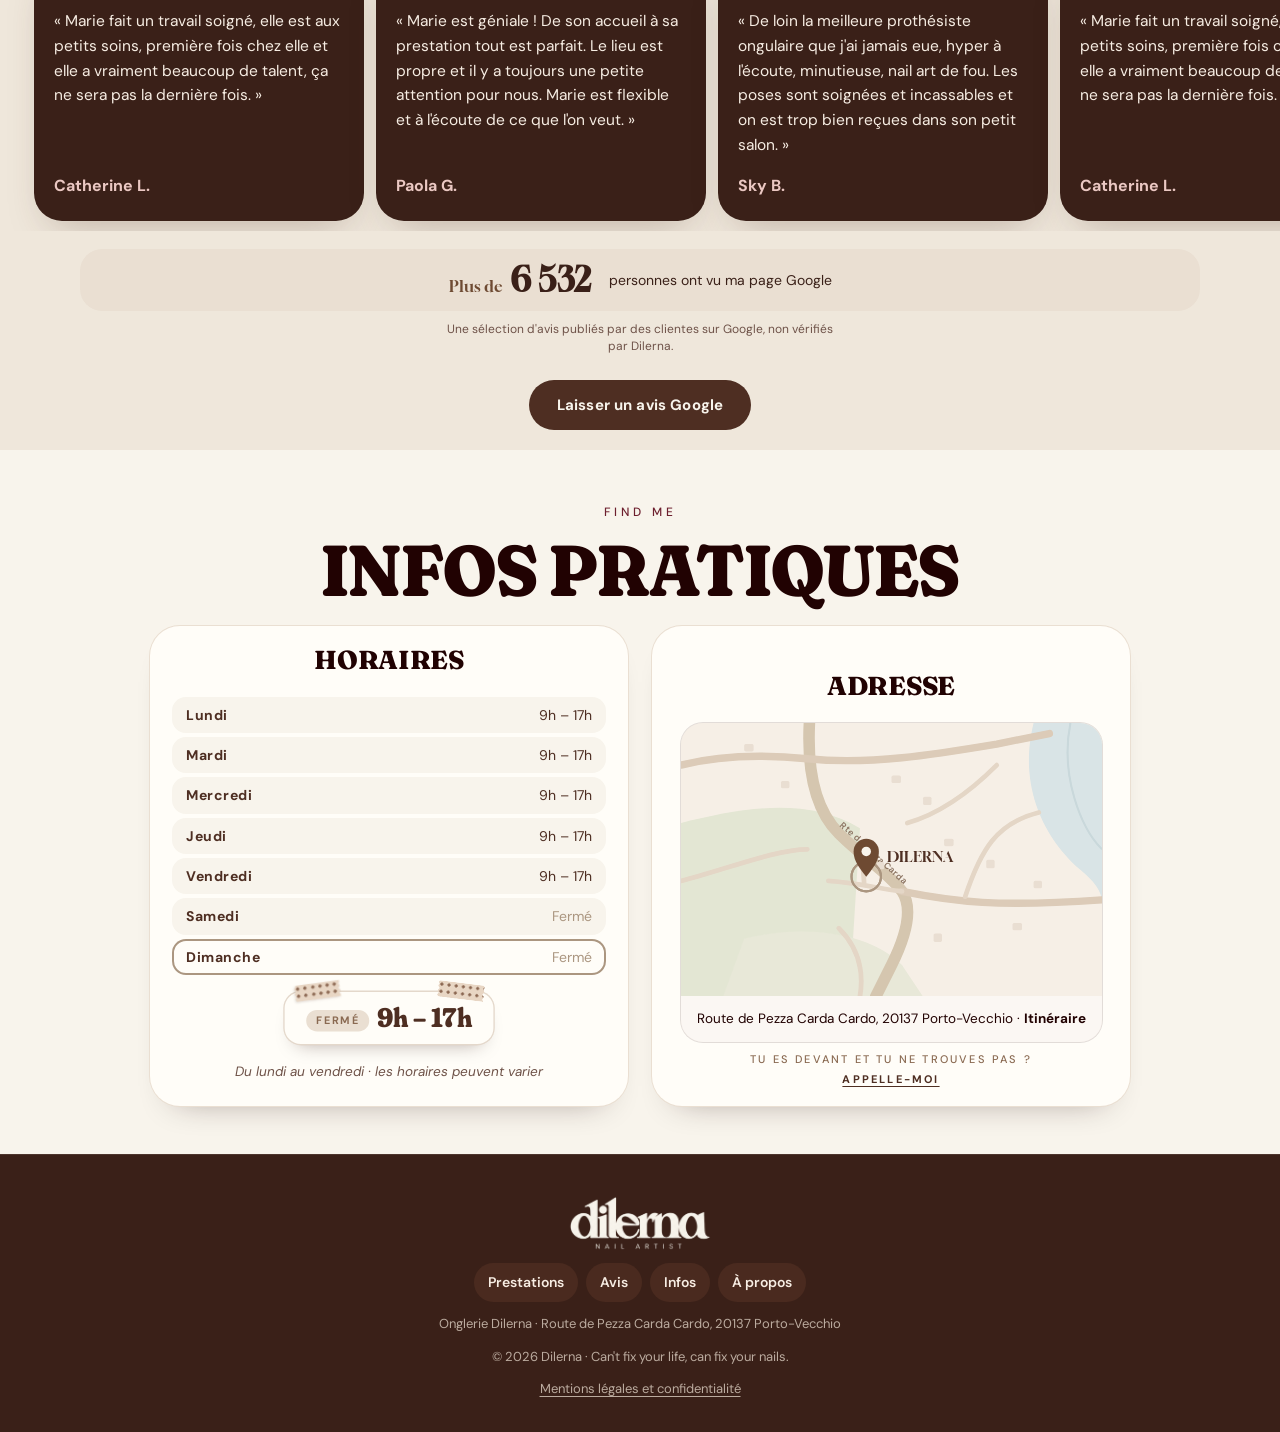
==== commit 8922415f: "Bouton Club : coucou dès l'ouverture puis de moins en moins, arrêt quand Louise arrive, un dernier à" ====
--- a/index.html
+++ b/index.html
@@ -698,7 +698,7 @@
   <script src="js/pour.js?v=20261031d"></script>
   <script src="js/artiste.js?v=20261031g"></script>
   <script src="js/club.js?v=20261031m"></script>
-  <script src="js/club-appel.js?v=20261031g"></script>
+  <script src="js/club-appel.js?v=20261031h"></script>
   <script src="js/titles.js?v=20261021x"></script>
   <script src="js/ordinateur.js?v=20261022a"></script>
 </body>
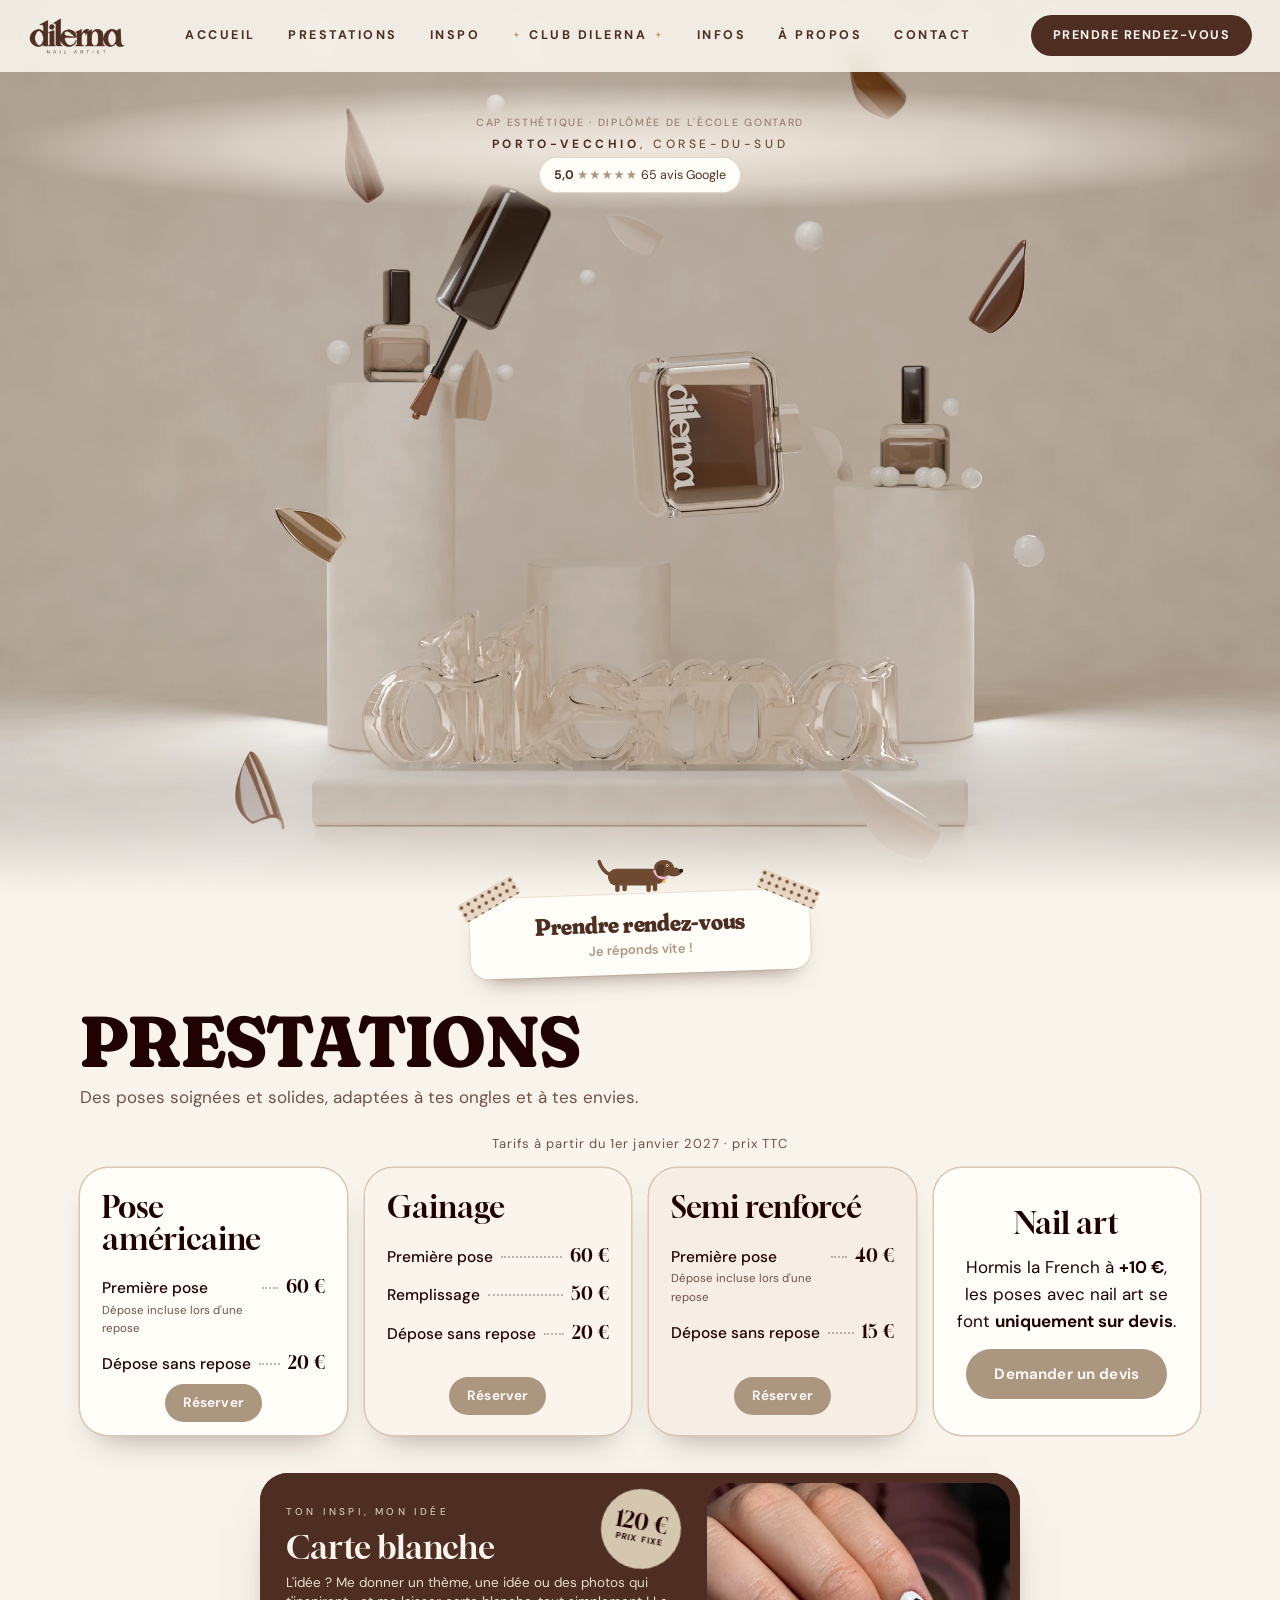
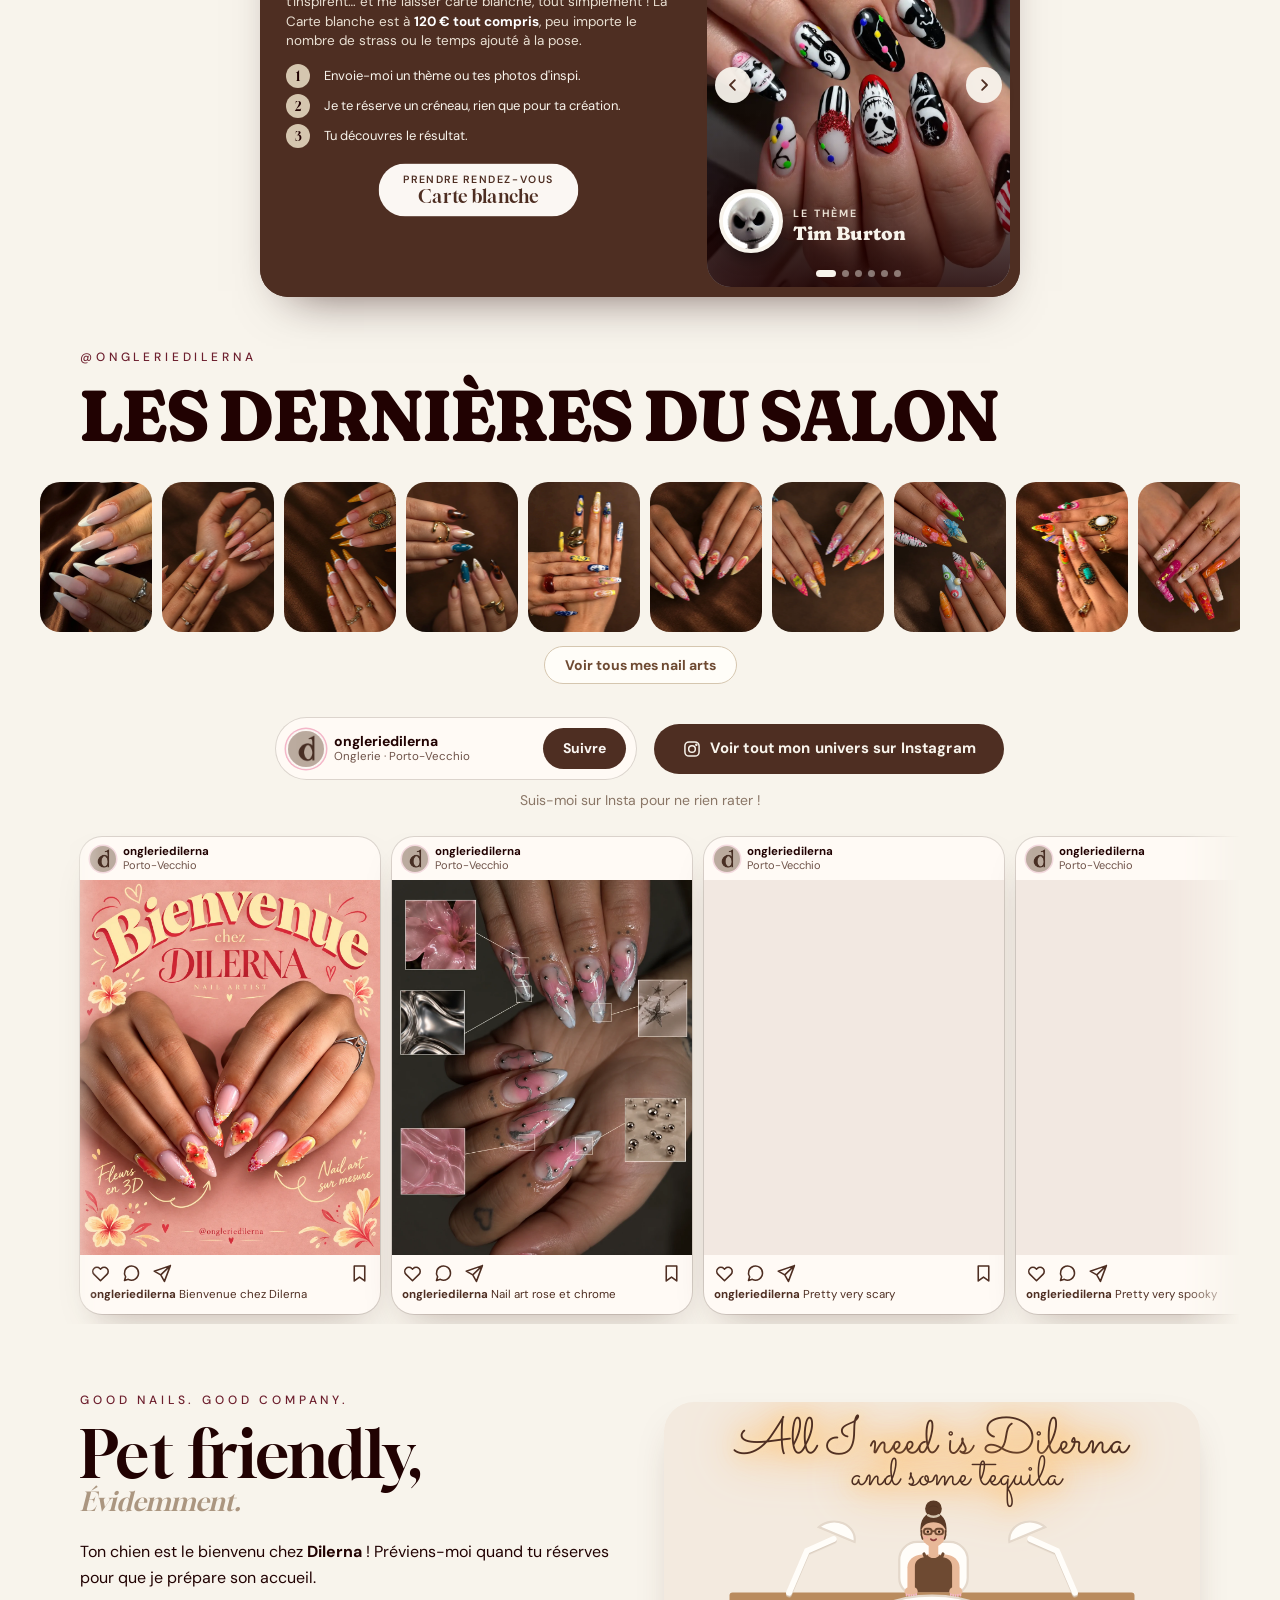
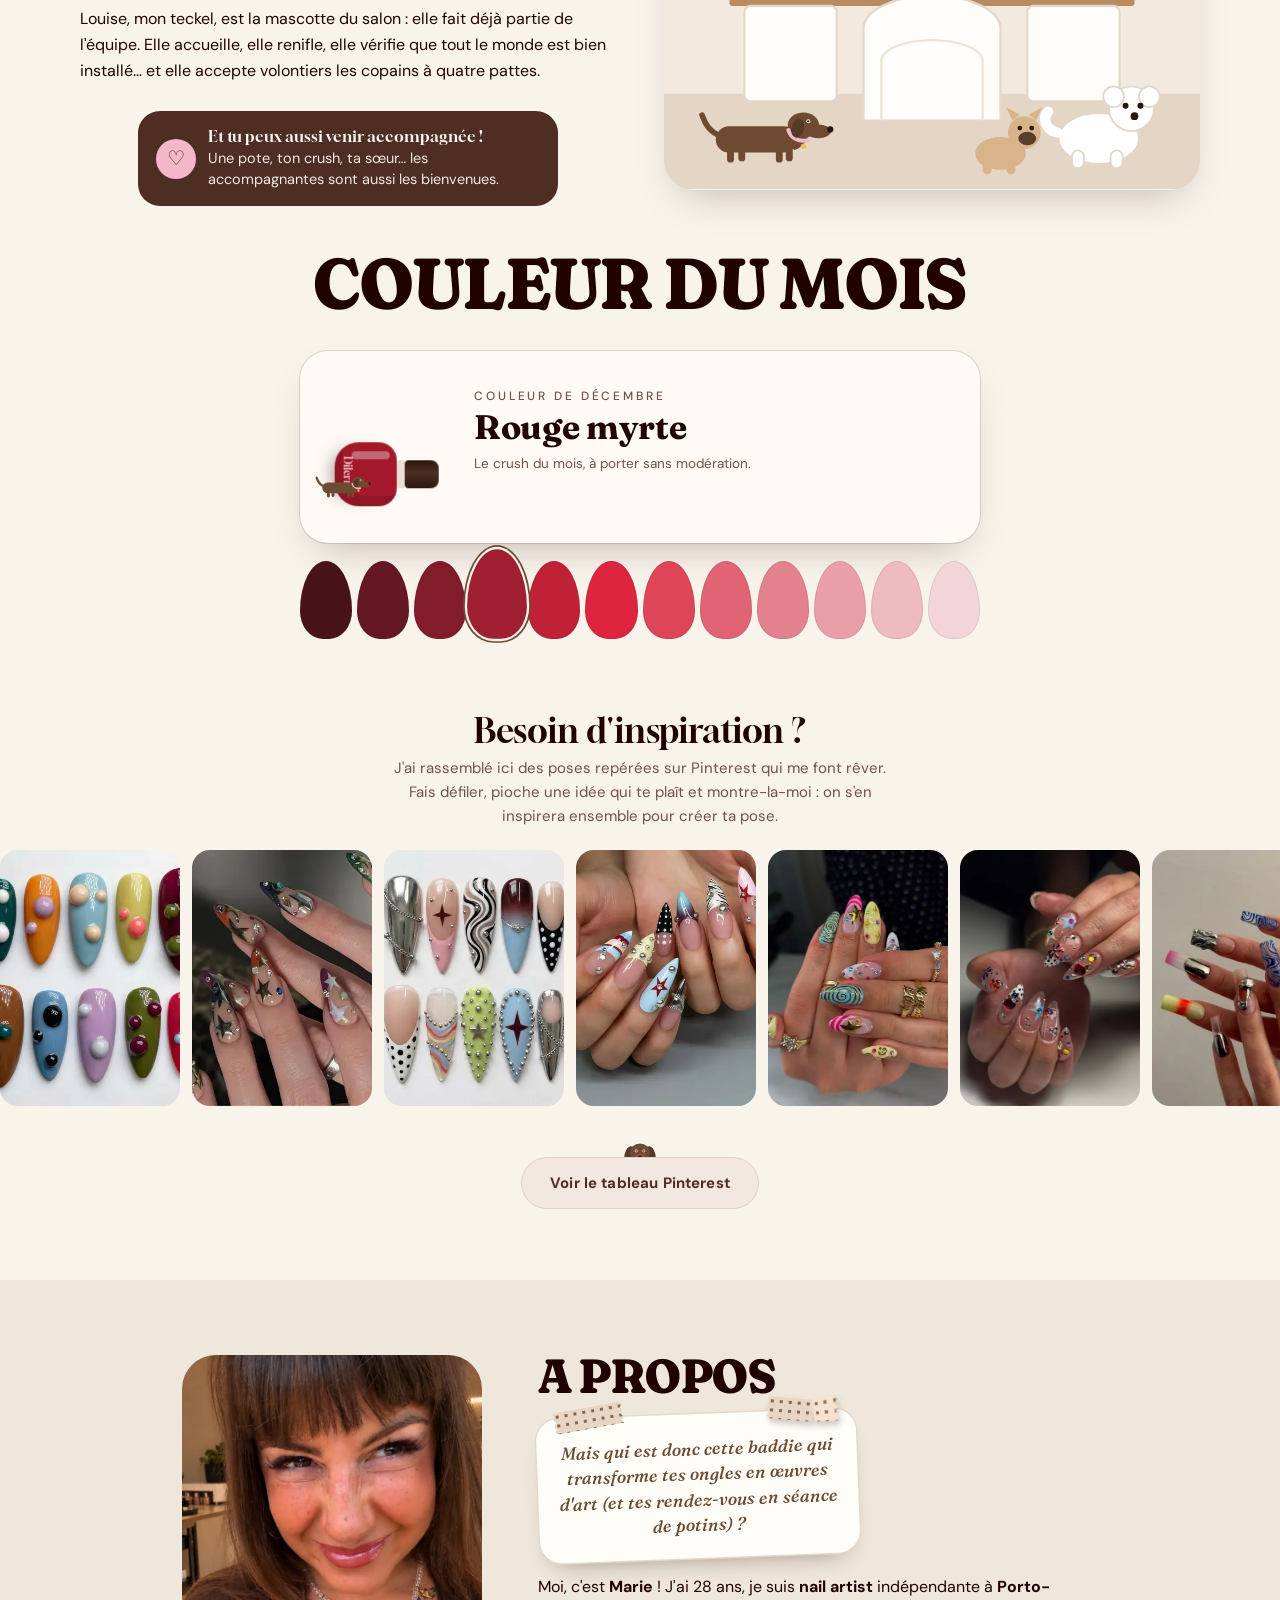
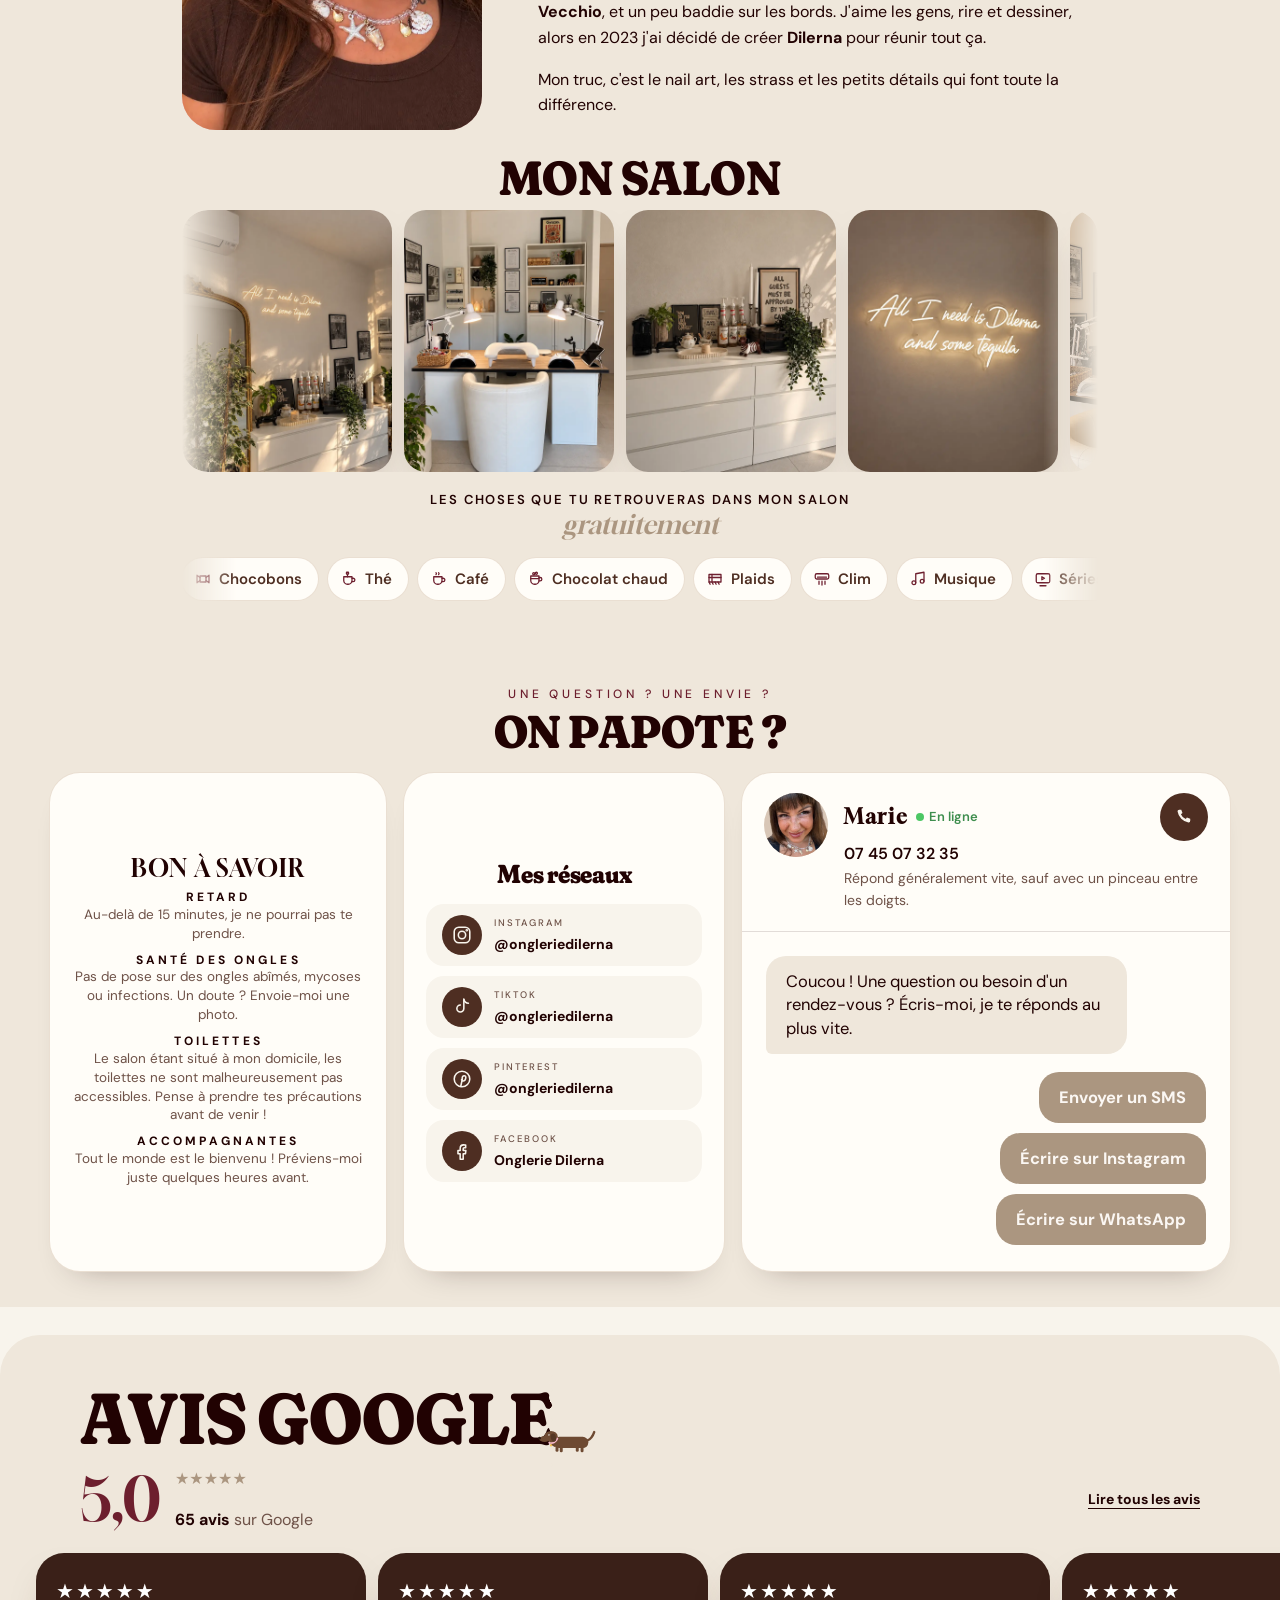
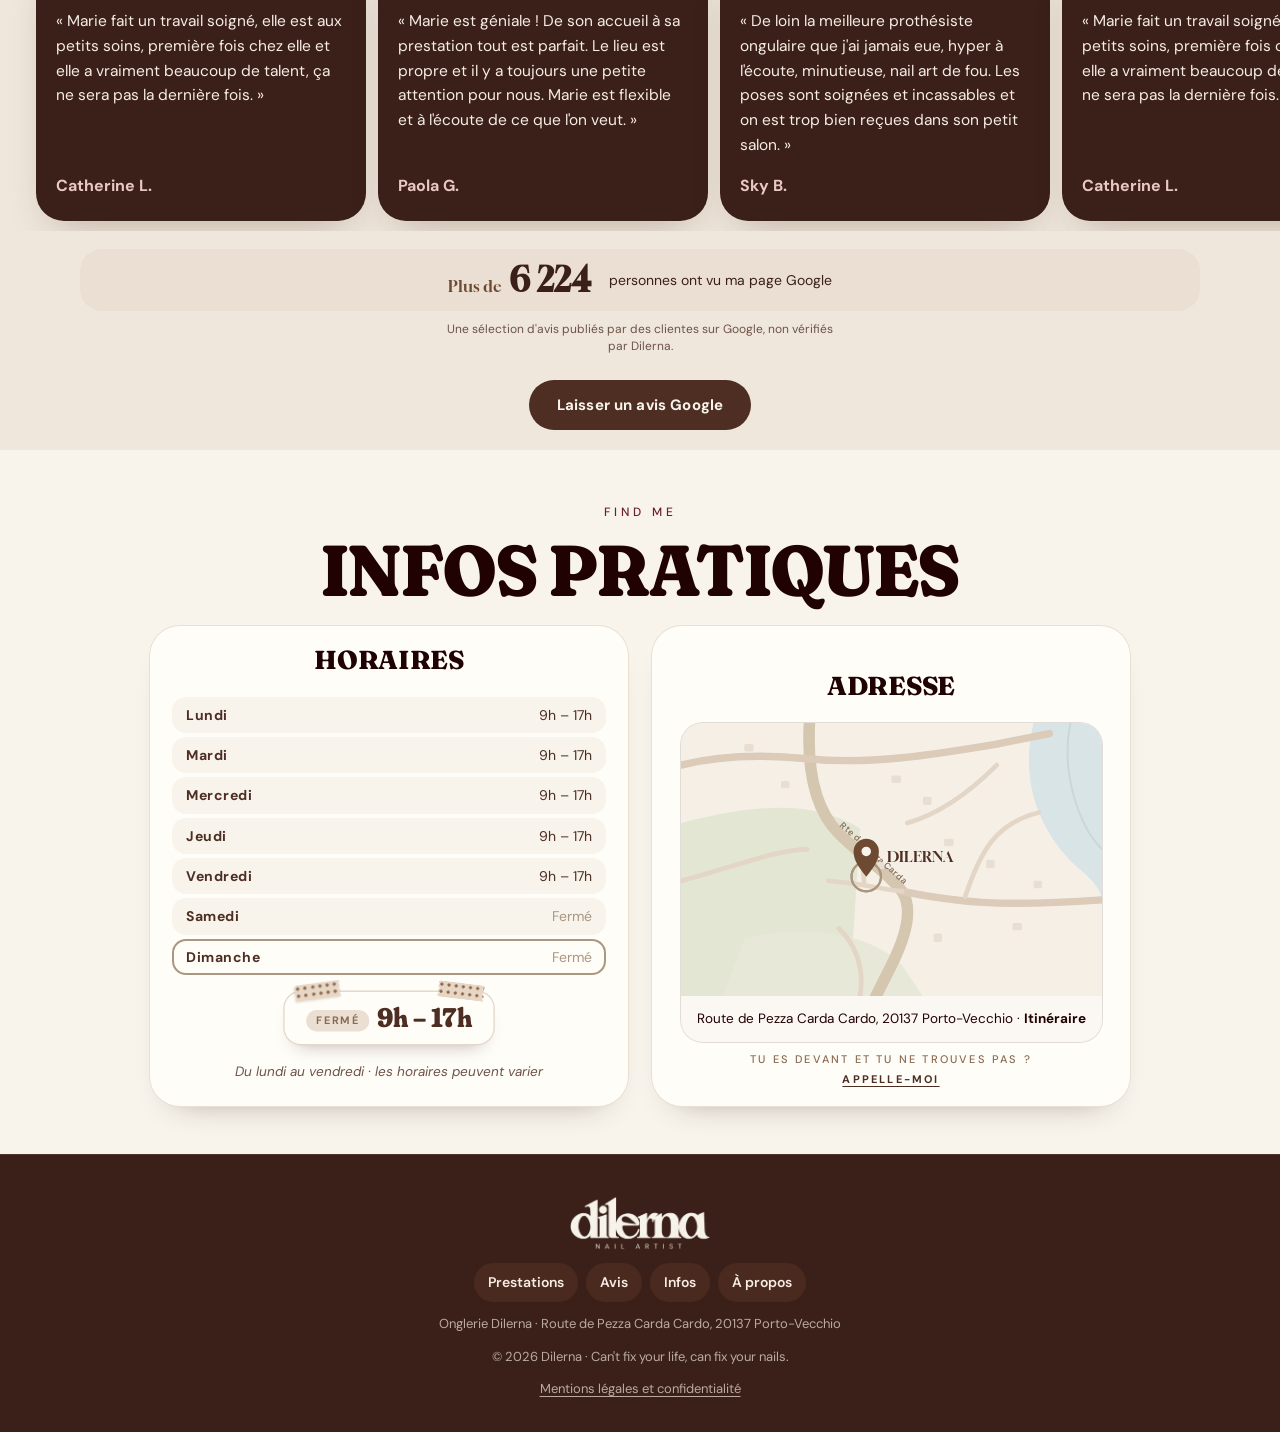
==== commit 535a6844: "Club : lien vers la version avec le nuancier et l'appareil de massage Co-Authored-By: Claude Opus 5." ====
--- a/index.html
+++ b/index.html
@@ -697,7 +697,7 @@
   <script src="js/cb-voir.js?v=20261031i"></script>
   <script src="js/pour.js?v=20261031d"></script>
   <script src="js/artiste.js?v=20261031g"></script>
-  <script src="js/club.js?v=20261031m"></script>
+  <script src="js/club.js?v=20261031n"></script>
   <script src="js/club-appel.js?v=20261031h"></script>
   <script src="js/titles.js?v=20261021x"></script>
   <script src="js/ordinateur.js?v=20261022a"></script>
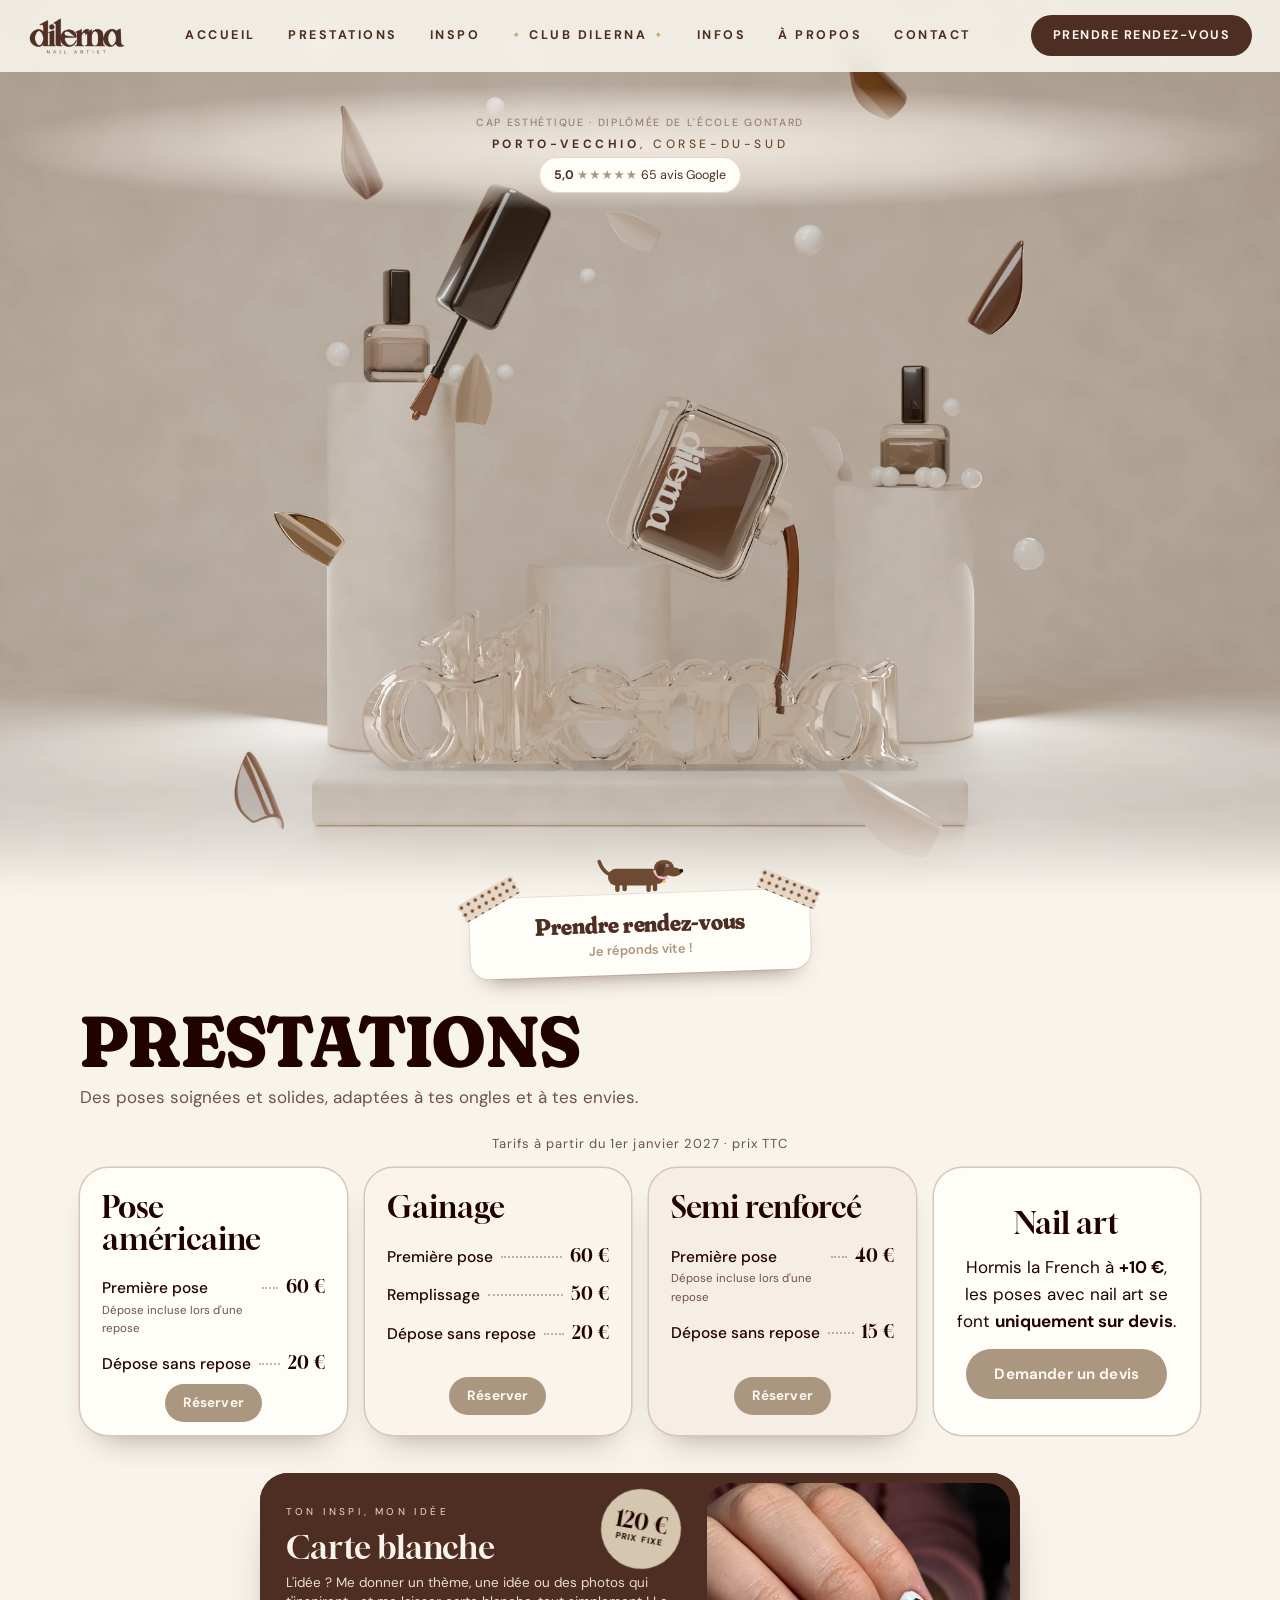
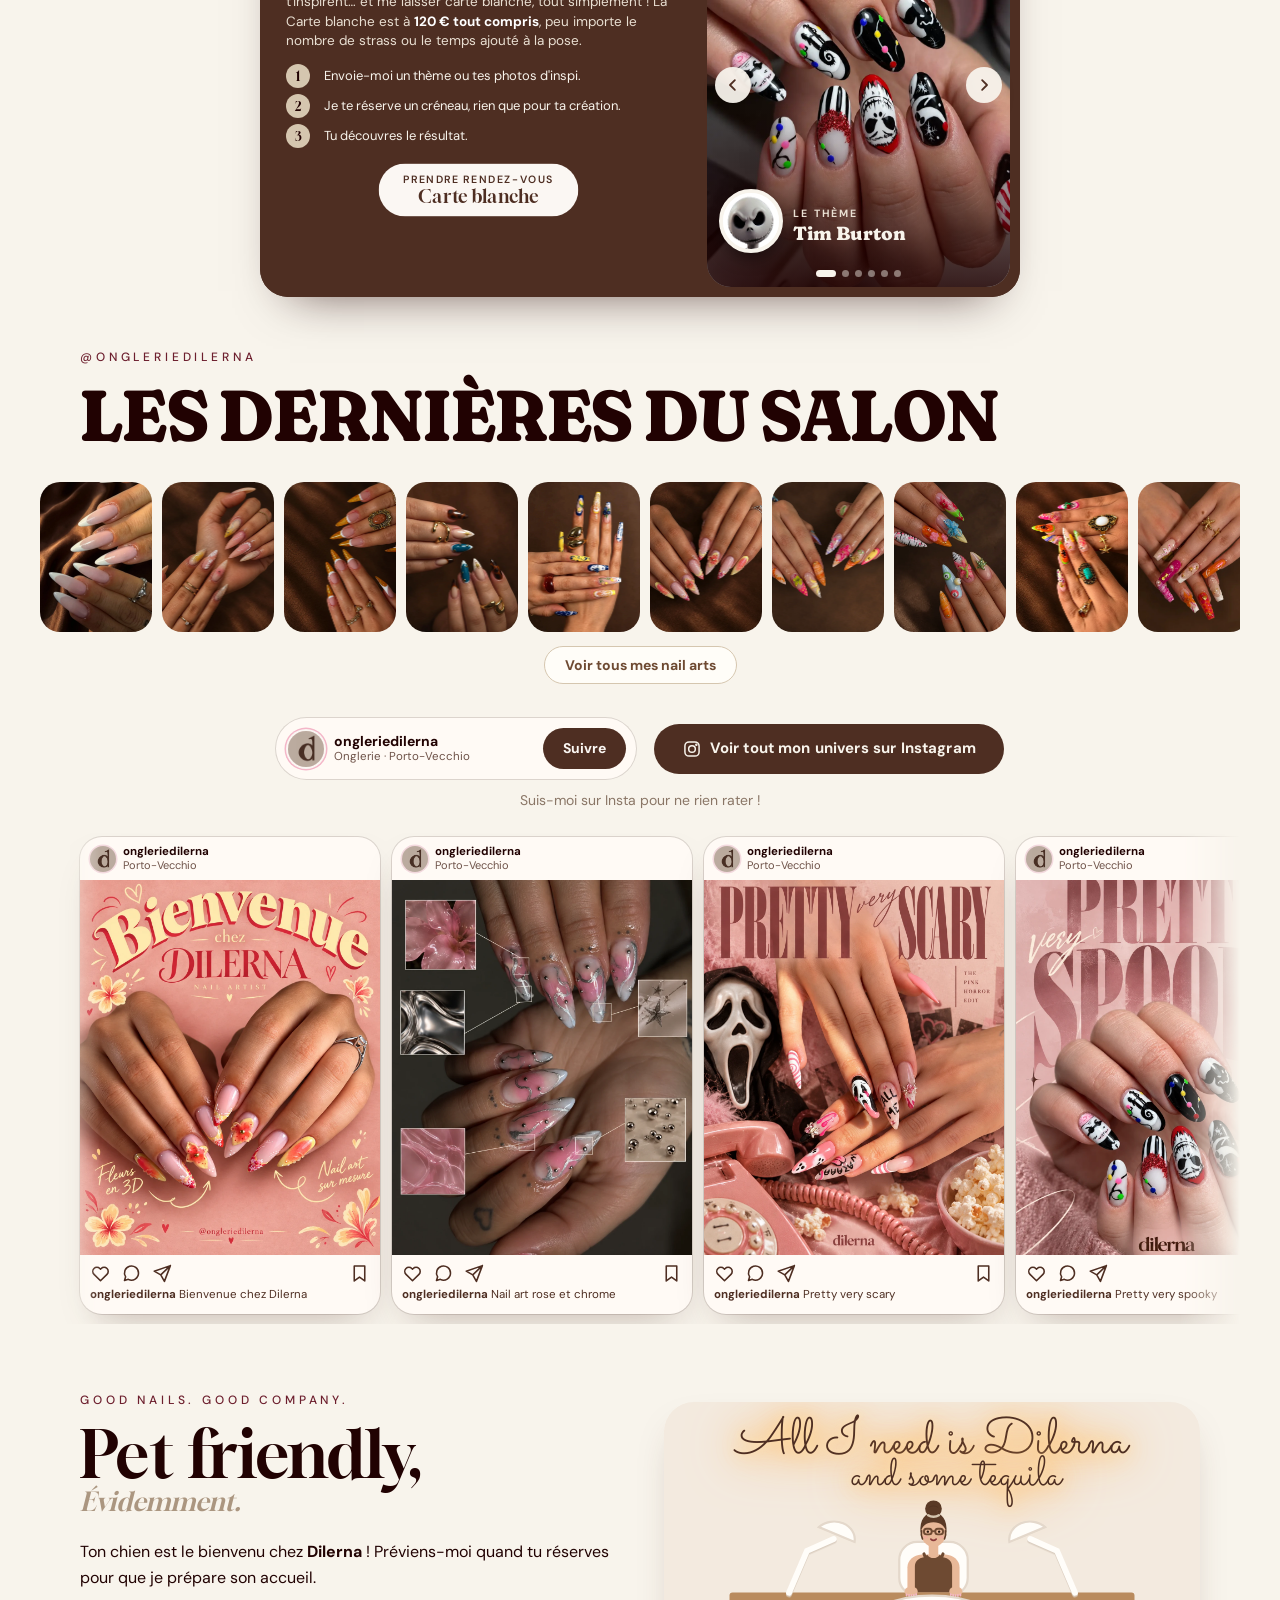
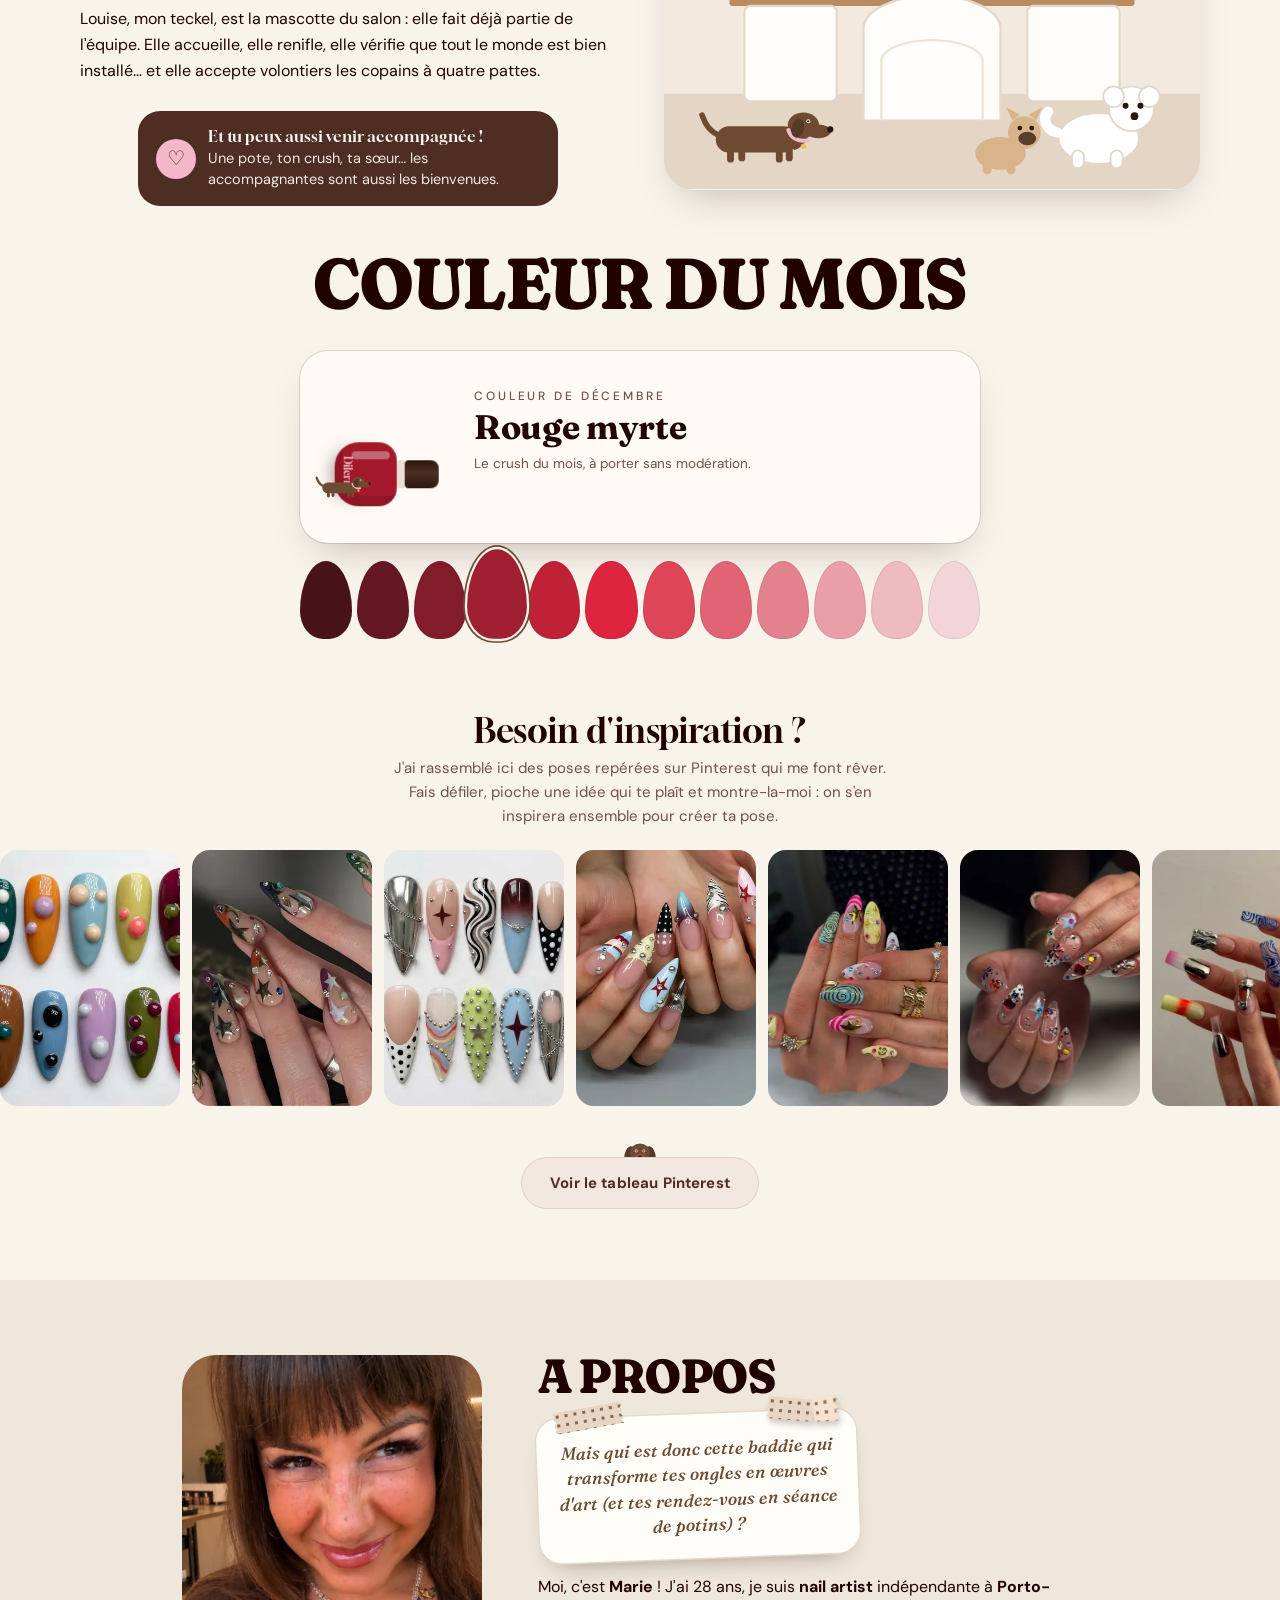
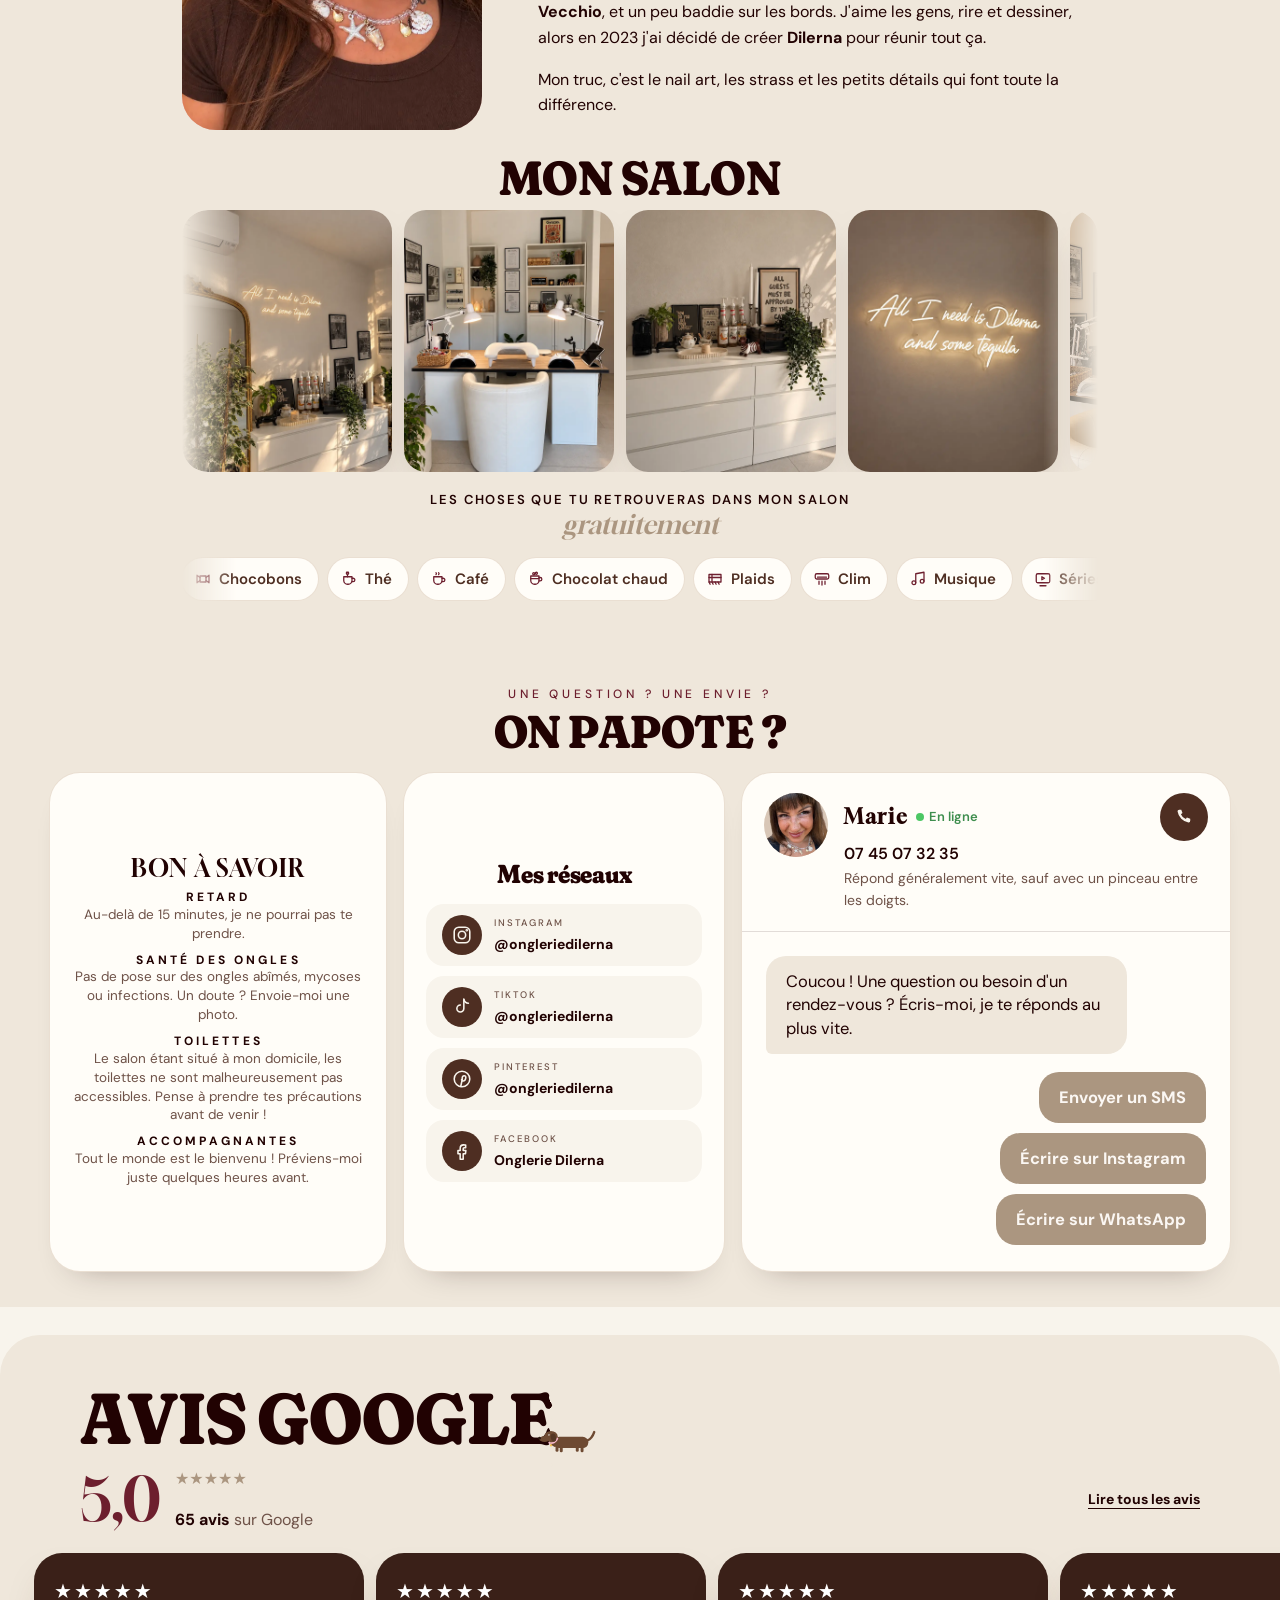
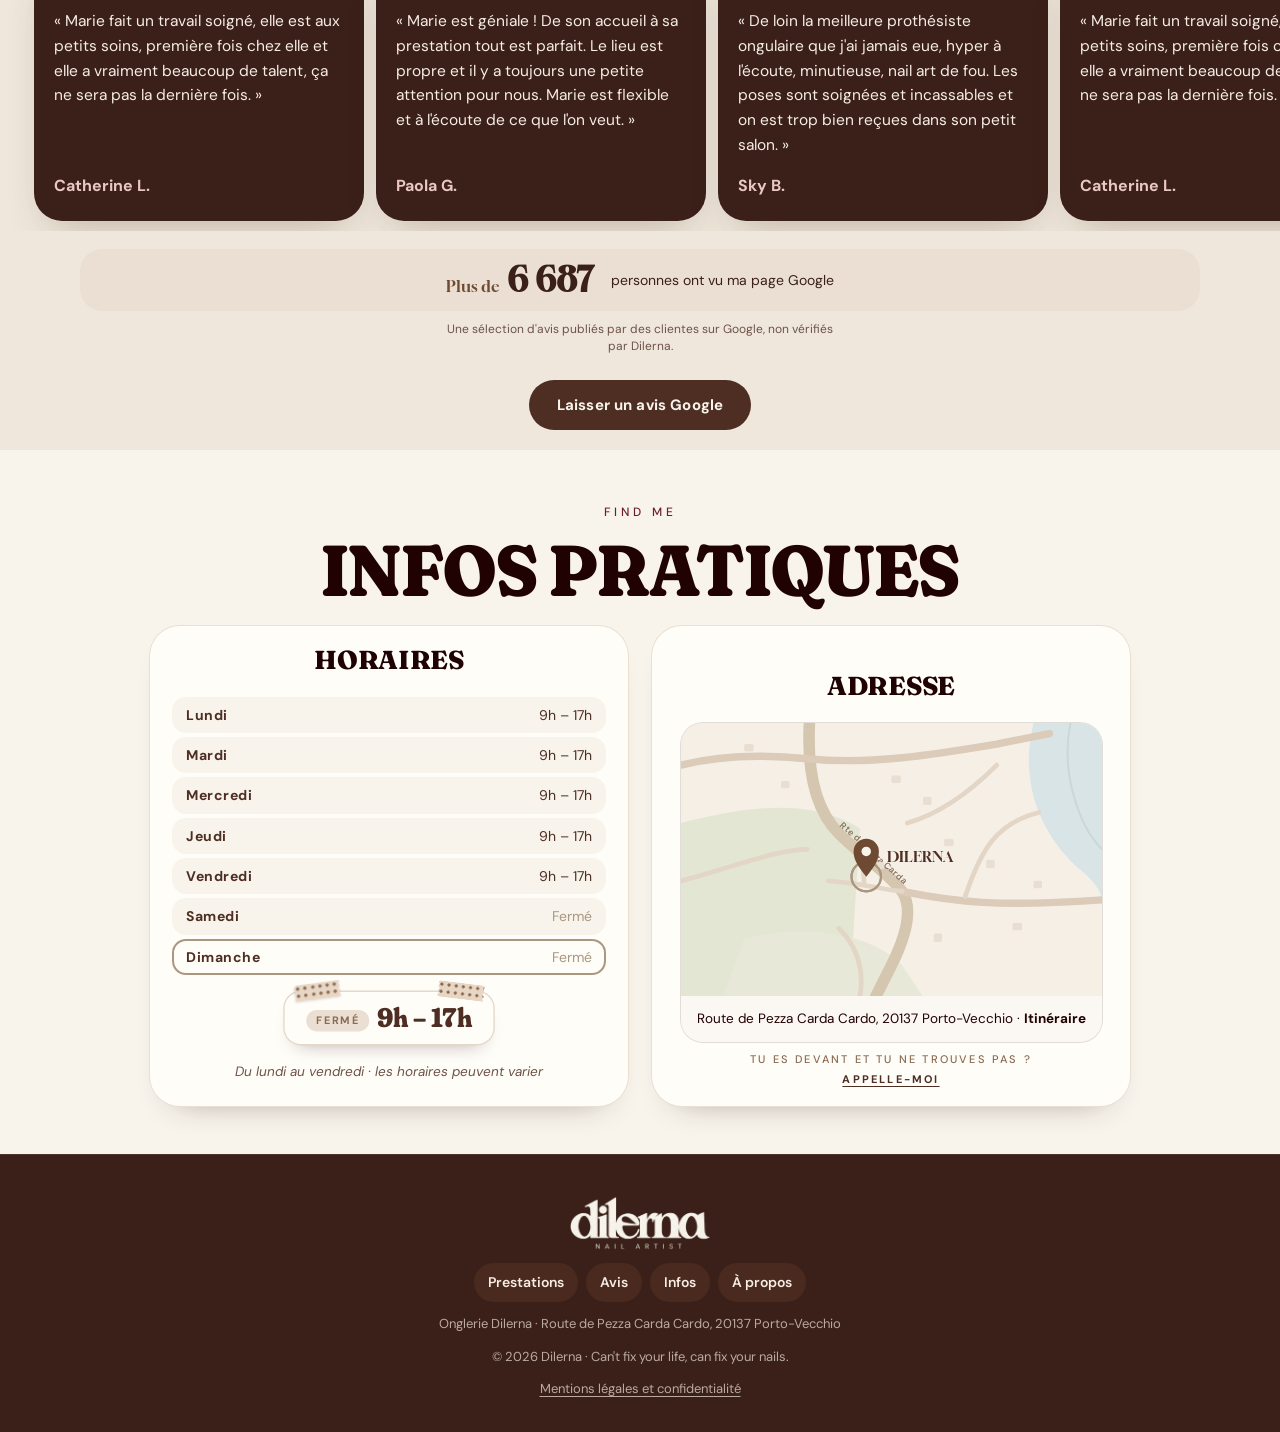
==== commit a08e6da4: "Louise « Psst… » : arrive à « Pose américaine », repart à la Carte blanche, revient à « A propos » p" ====
--- a/index.html
+++ b/index.html
@@ -698,7 +698,7 @@
   <script src="js/pour.js?v=20261031d"></script>
   <script src="js/artiste.js?v=20261031g"></script>
   <script src="js/club.js?v=20261031n"></script>
-  <script src="js/club-appel.js?v=20261031h"></script>
+  <script src="js/club-appel.js?v=20261031i"></script>
   <script src="js/titles.js?v=20261021x"></script>
   <script src="js/ordinateur.js?v=20261022a"></script>
 </body>
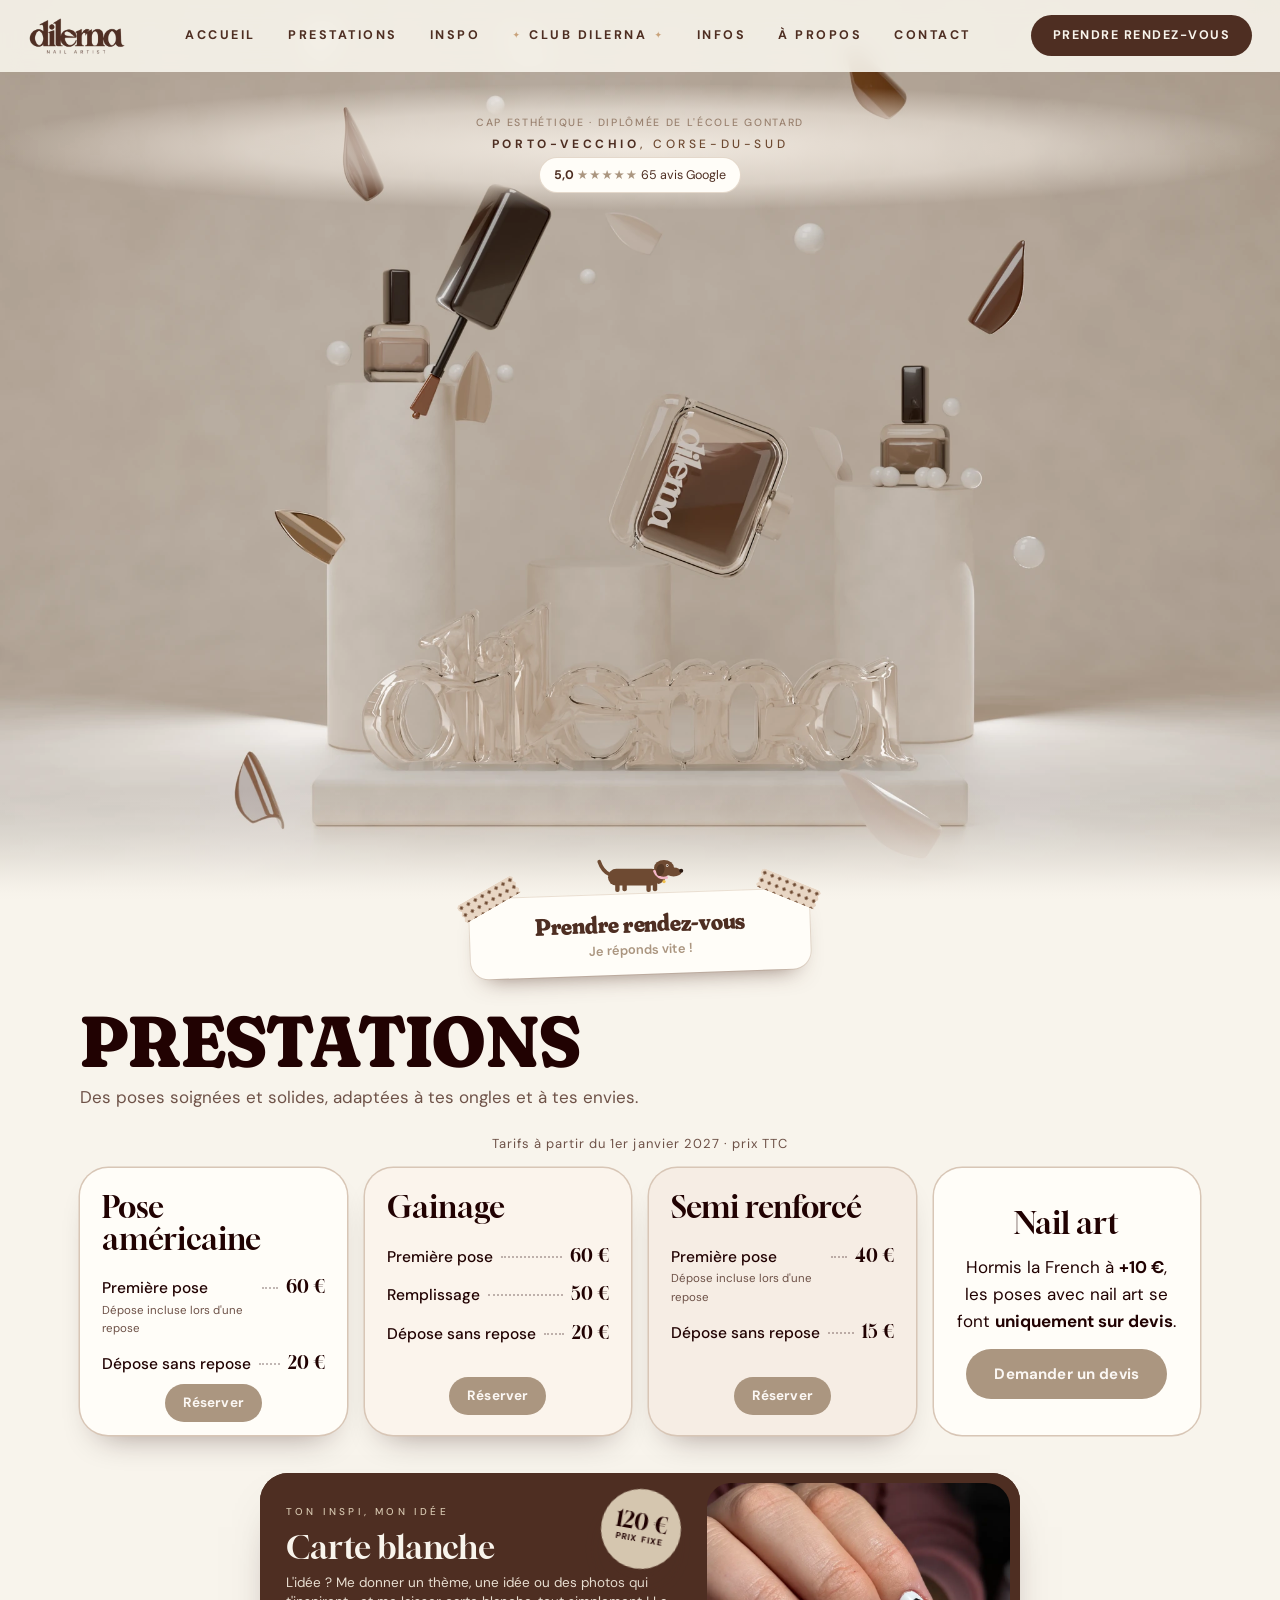
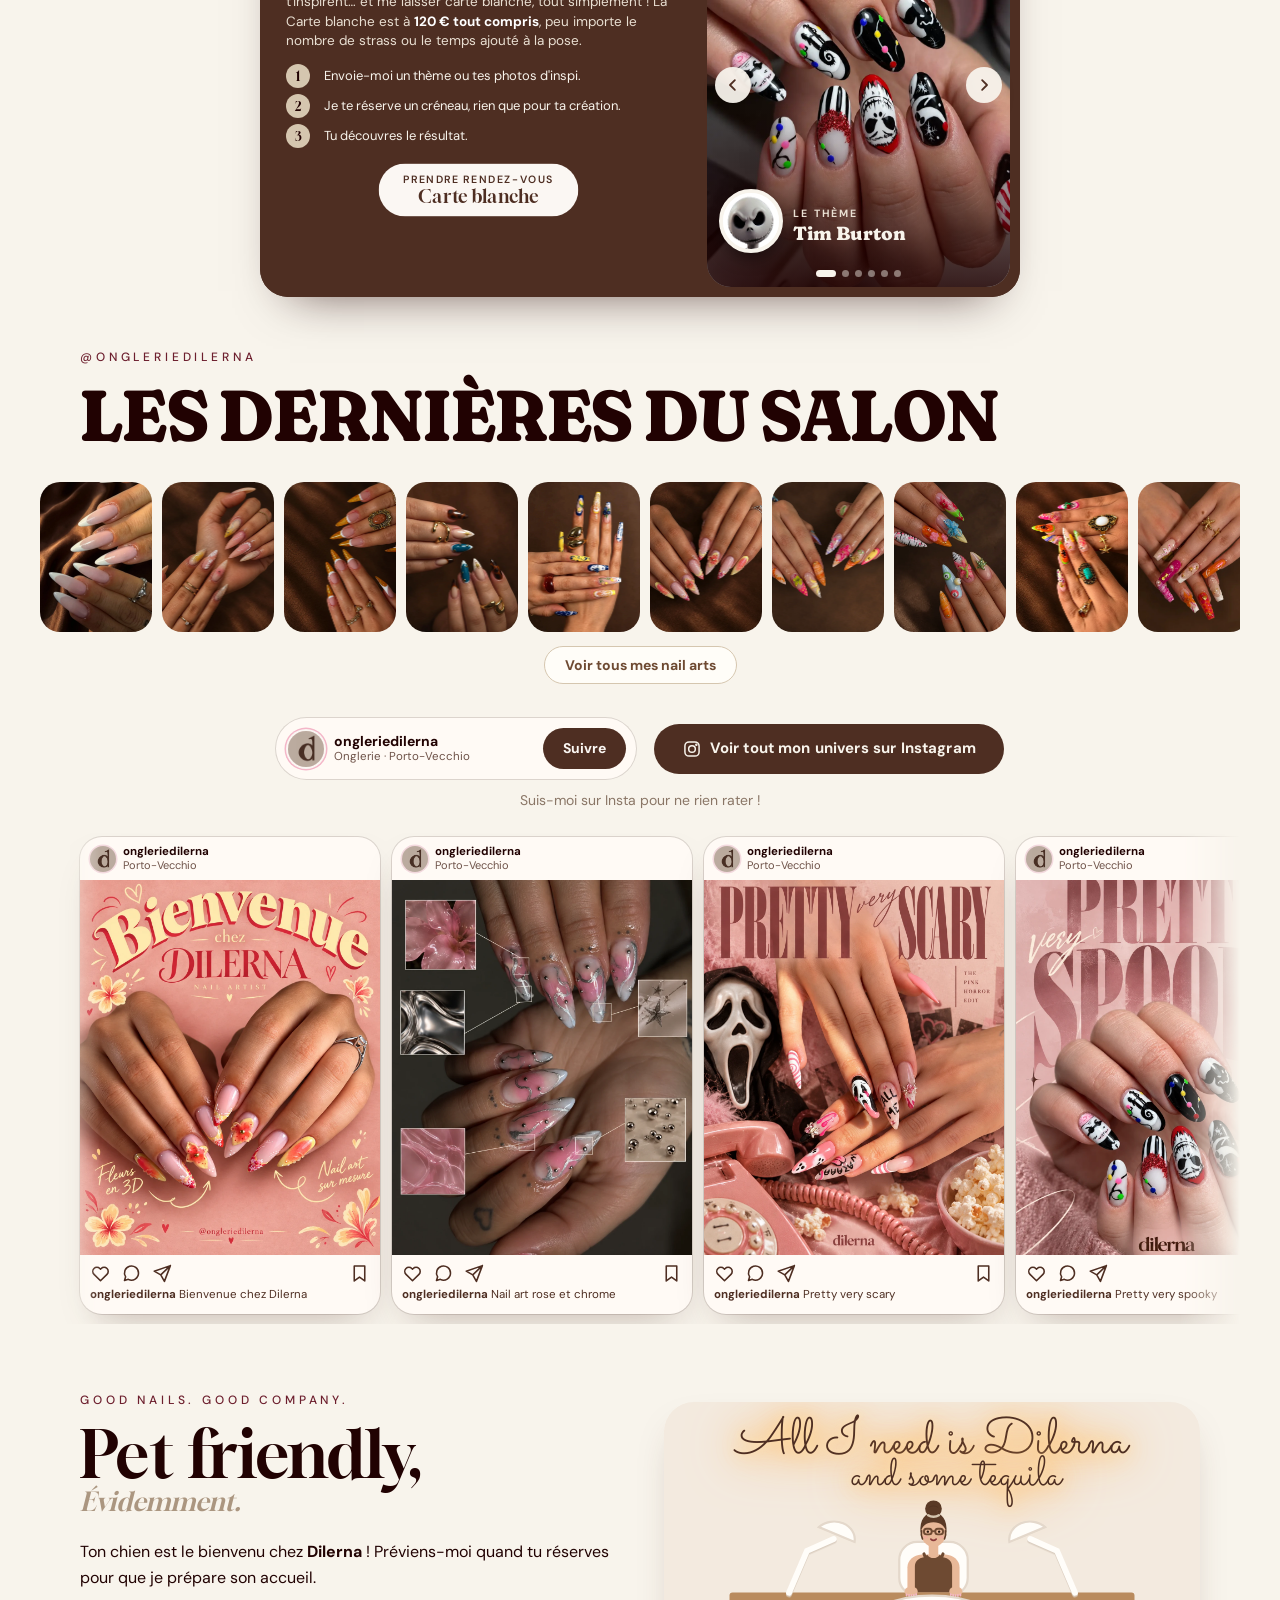
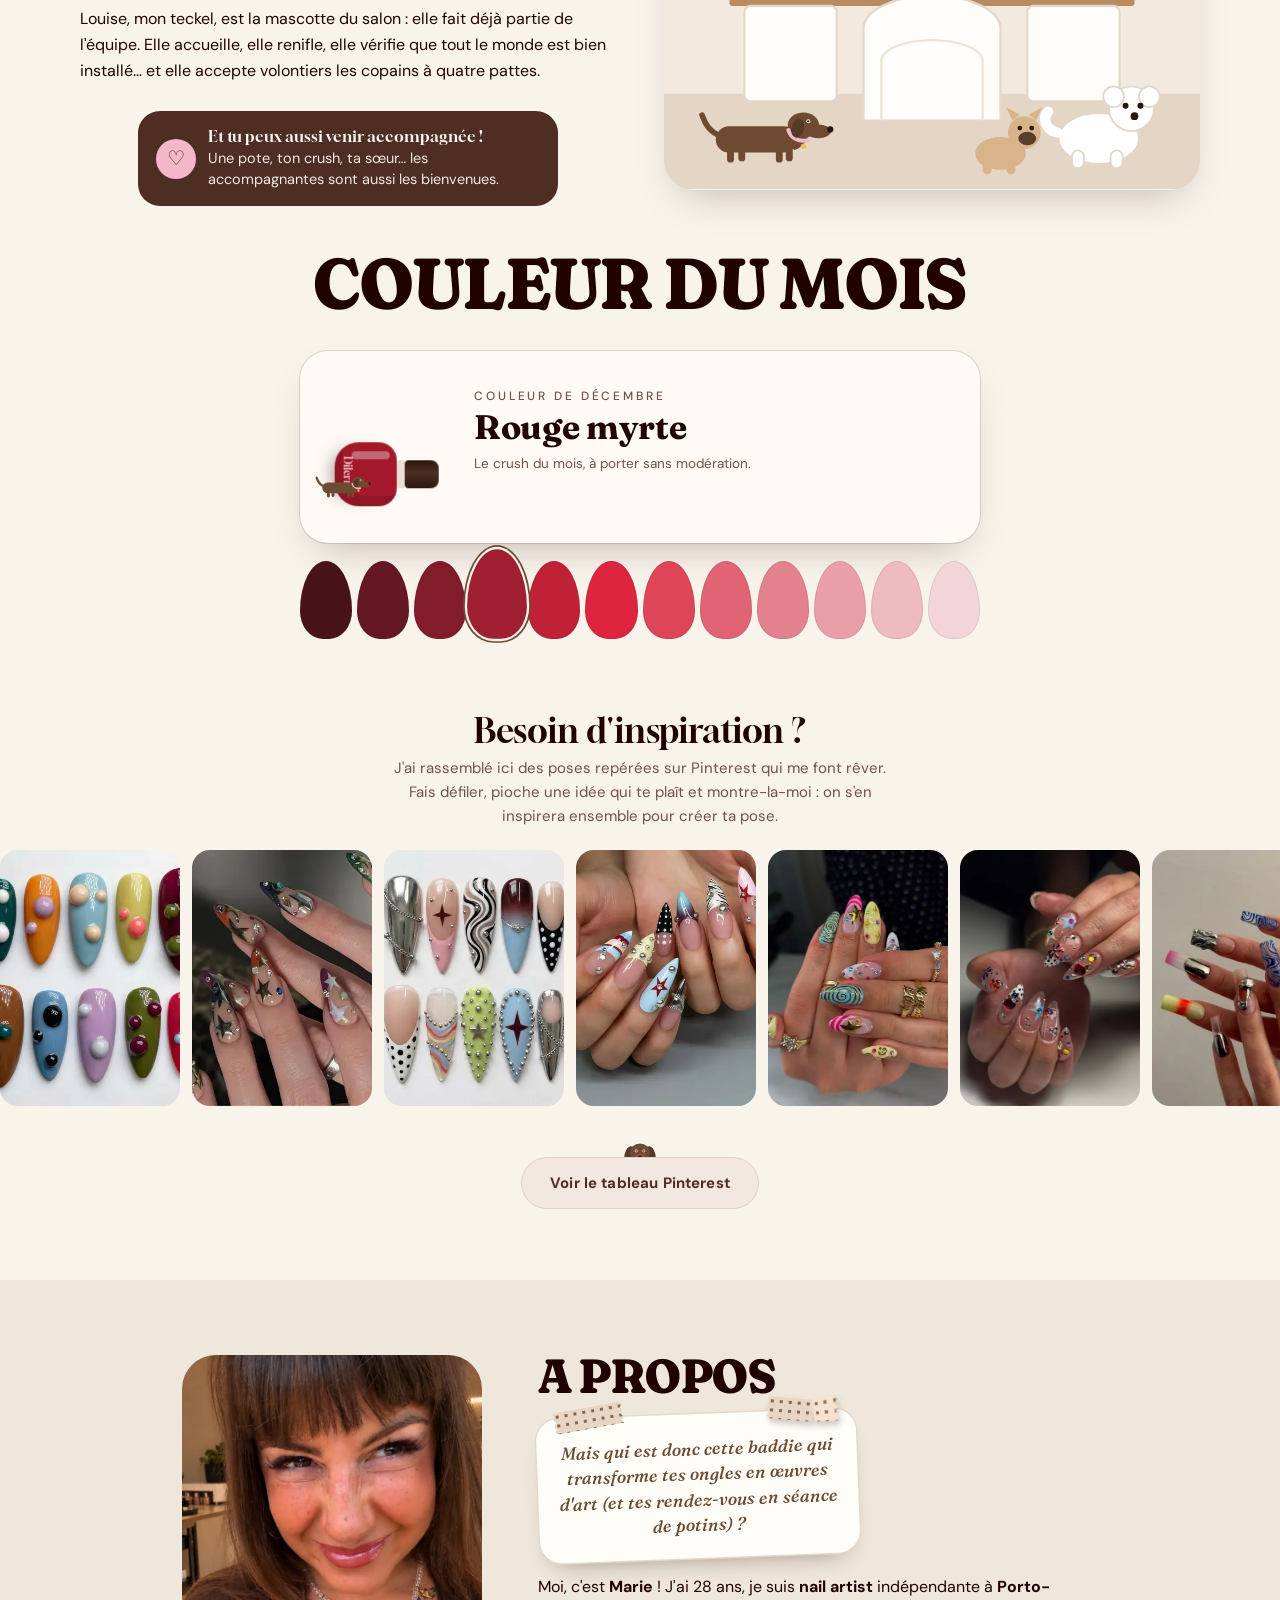
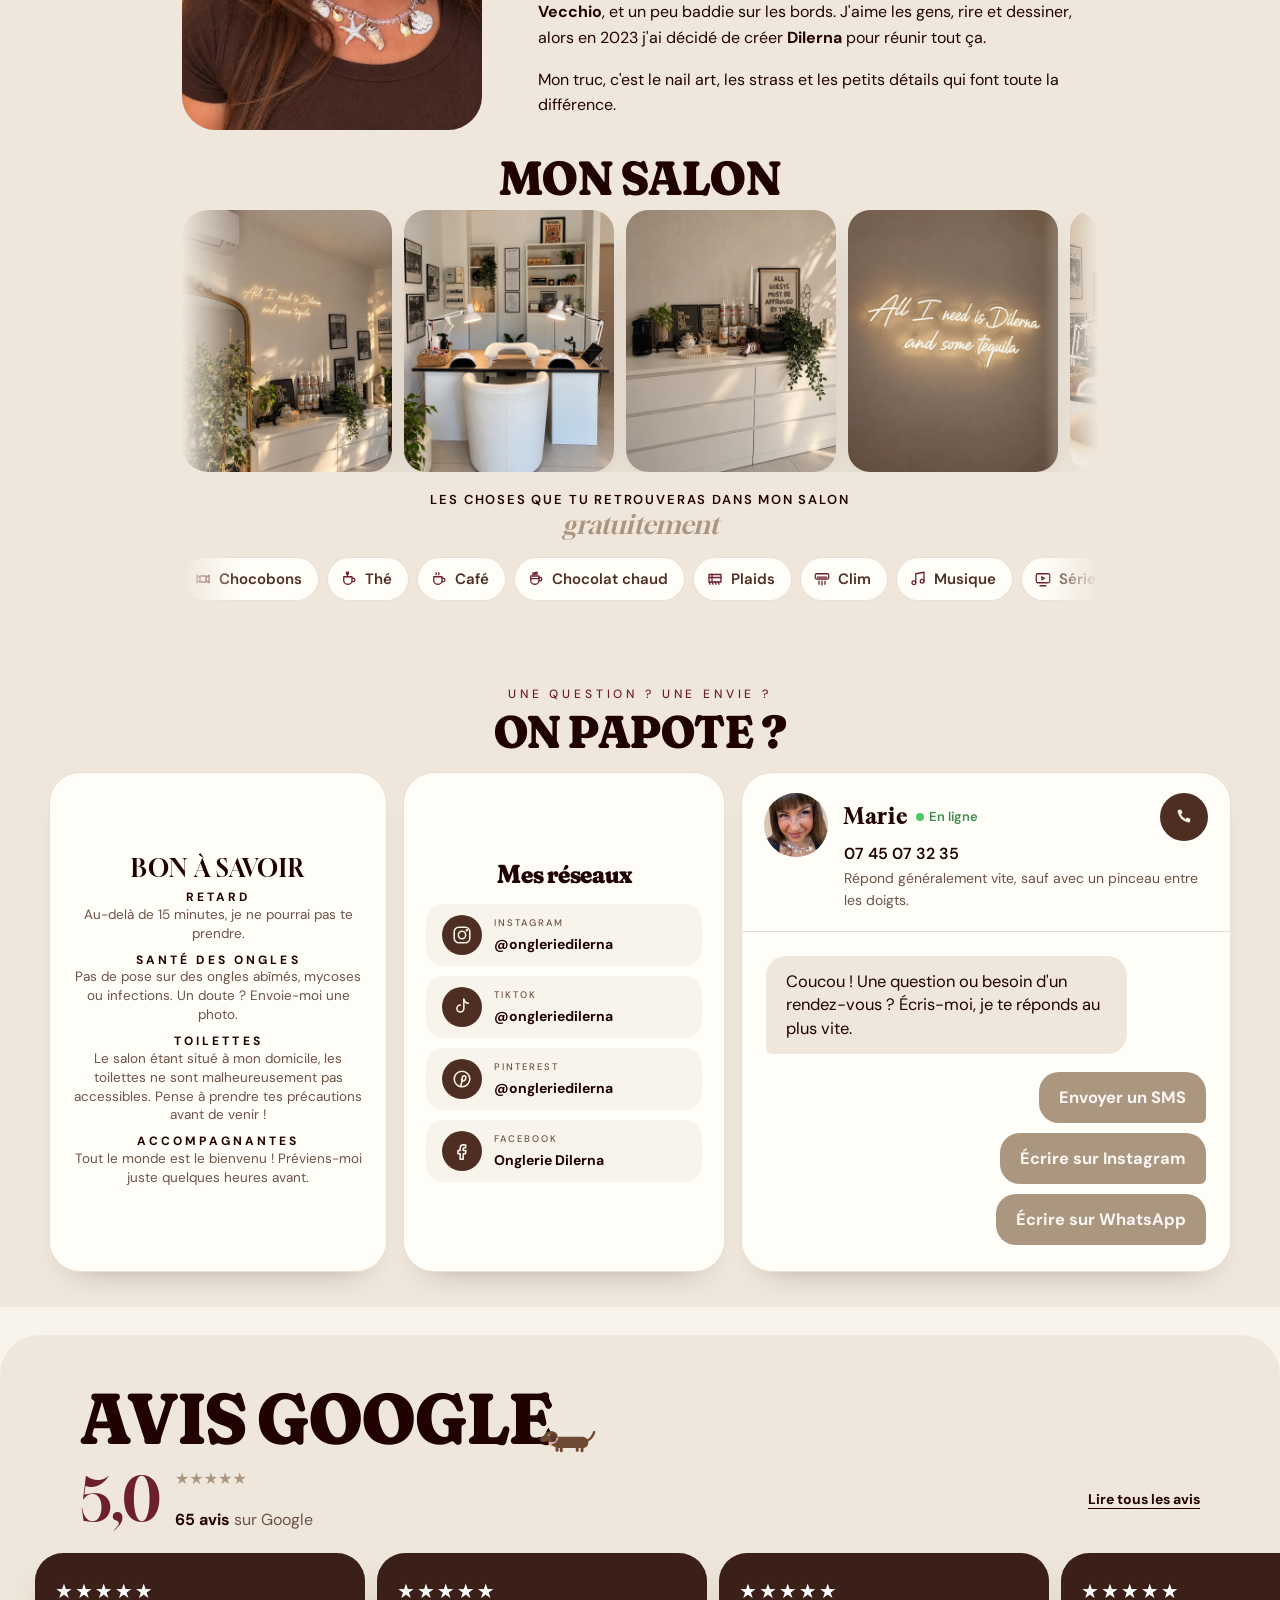
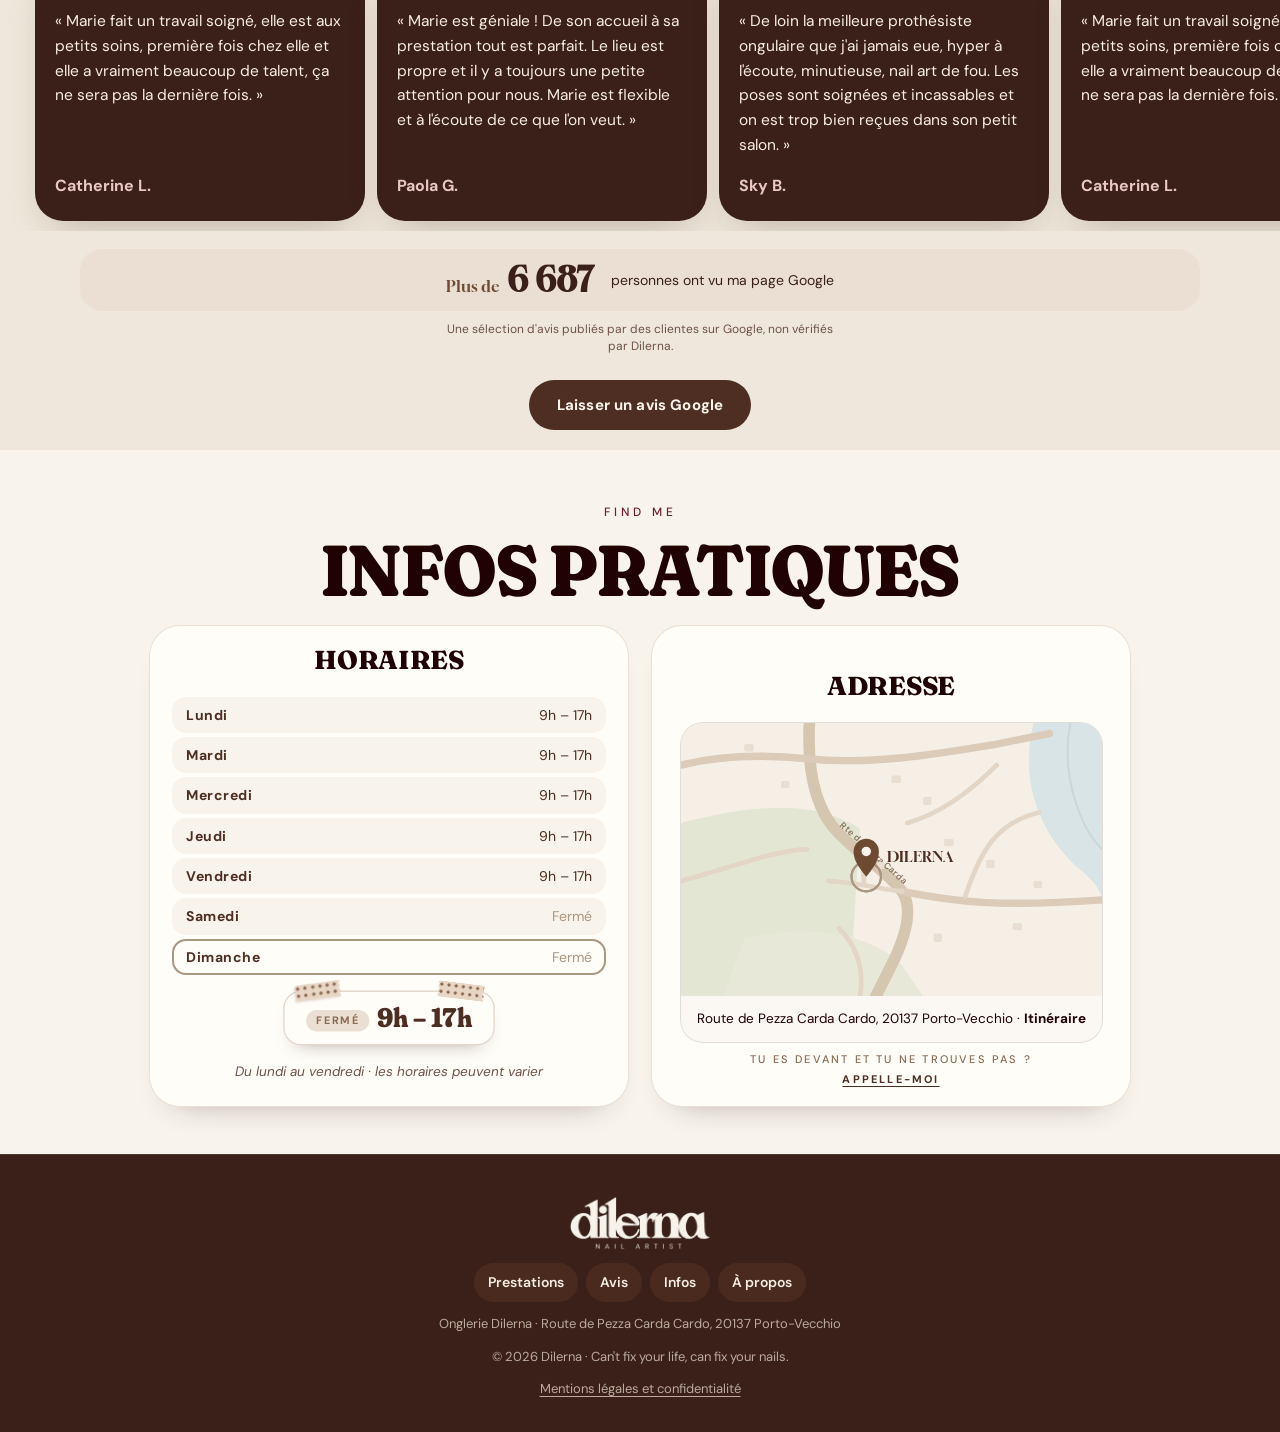
==== commit 515494e7: "Téléphone : plus de barre blanche sous l'heure à l'accueil (fond taupe comme le haut de l'animation)" ====
--- a/index.html
+++ b/index.html
@@ -9,7 +9,7 @@
   <meta name="description" content="Dilerna, onglerie et nail artist à Porto-Vecchio (Corse-du-Sud). Nail art fait main, pose gel soignée et incassable, salon cosy pet friendly. Noté 5,0 sur Google. Prends RDV par Instagram ou au 07 45 07 32 35.">
   <meta name="keywords" content="onglerie Porto-Vecchio, nail art Porto-Vecchio, pose gel Porto-Vecchio, prothésiste ongulaire Corse, nail artist Corse-du-Sud, Dilerna">
   <!-- zone de l'heure et de la batterie : même couleur que le haut de l'animation 3D (pas de bande claire) -->
-  <meta name="theme-color" content="#A89A8B">
+  <meta name="theme-color" content="#A99B8B">
   <!-- iPhone : la page passe sous l'heure, le wifi et la batterie (pas de bande blanche), y compris ouverte depuis l'écran d'accueil -->
   <meta name="apple-mobile-web-app-capable" content="yes">
   <meta name="mobile-web-app-capable" content="yes">
@@ -37,7 +37,7 @@
   <!-- Polices : Gloock (titres, serif contrastée comme les cadres DILERNA du salon), DM Sans (textes), Sacramento (néon) — servies par le site lui-même (css/fonts.css) : rien n'est envoyé à Google -->
   <link rel="stylesheet" href="css/fonts.css?v=20261021x">
 
-  <link rel="stylesheet" href="css/style.css?v=20261031c">
+  <link rel="stylesheet" href="css/style.css?v=20261031d">
   <!-- Version ordinateur : chargée seulement sur les grands écrans, un téléphone ne la lit jamais -->
   <link rel="stylesheet" href="css/ordinateur.css?v=20261021x" media="(min-width: 1024px)">
 
@@ -693,7 +693,7 @@
   <script src="js/config.js?v=20261021y"></script>
   <!-- dernières publications Instagram, mises à jour toutes seules par GitHub (sans ?v : le fichier change sans qu'on touche à cette page) -->
   <script src="js/insta-auto.js"></script>
-  <script src="js/main.js?v=20261021x"></script>
+  <script src="js/main.js?v=20261031a"></script>
   <script src="js/cb-voir.js?v=20261031i"></script>
   <script src="js/pour.js?v=20261031d"></script>
   <script src="js/artiste.js?v=20261031g"></script>
--- a/css/style.css
+++ b/css/style.css
@@ -1384,7 +1384,10 @@
 
 /* ===== Haut du téléphone (heure, batterie) sur l'accueil : même couleur que l'animation, pas de trait clair ===== */
 /* la bande derrière l'heure et la batterie part avec la page (fixée, elle faisait un trait qui suivait l'écran) */
-.status-tint { position: absolute; z-index: 70; top: 0; left: 0; right: 0; height: env(safe-area-inset-top, 0px); background: #A89A8B; pointer-events: none; transition: opacity .3s; }
+.status-tint { position: fixed; z-index: 70; top: 0; left: 0; right: 0; height: env(safe-area-inset-top, 0px); background: #A99B8B; pointer-events: none; transition: opacity .3s; }
+/* 31/10/2026 (Marie : « une barre blanche en haut, avant que je glisse ») : sur l'iPhone, Safari colore la barre de l'heure avec le fond
+   de la page (crème, presque blanc). Tant qu'on est sur l'accueil, le fond prend la couleur du haut de l'animation : ça se fond. */
+@media (max-width: 1023px) { html.on-hero { background: #A99B8B; } }
 .status-tint.is-off { opacity: 0; }
 
 /* ===== Carte blanche : toute la carte se retourne ; au dos, la demande en haut et le résultat en bas ===== */
